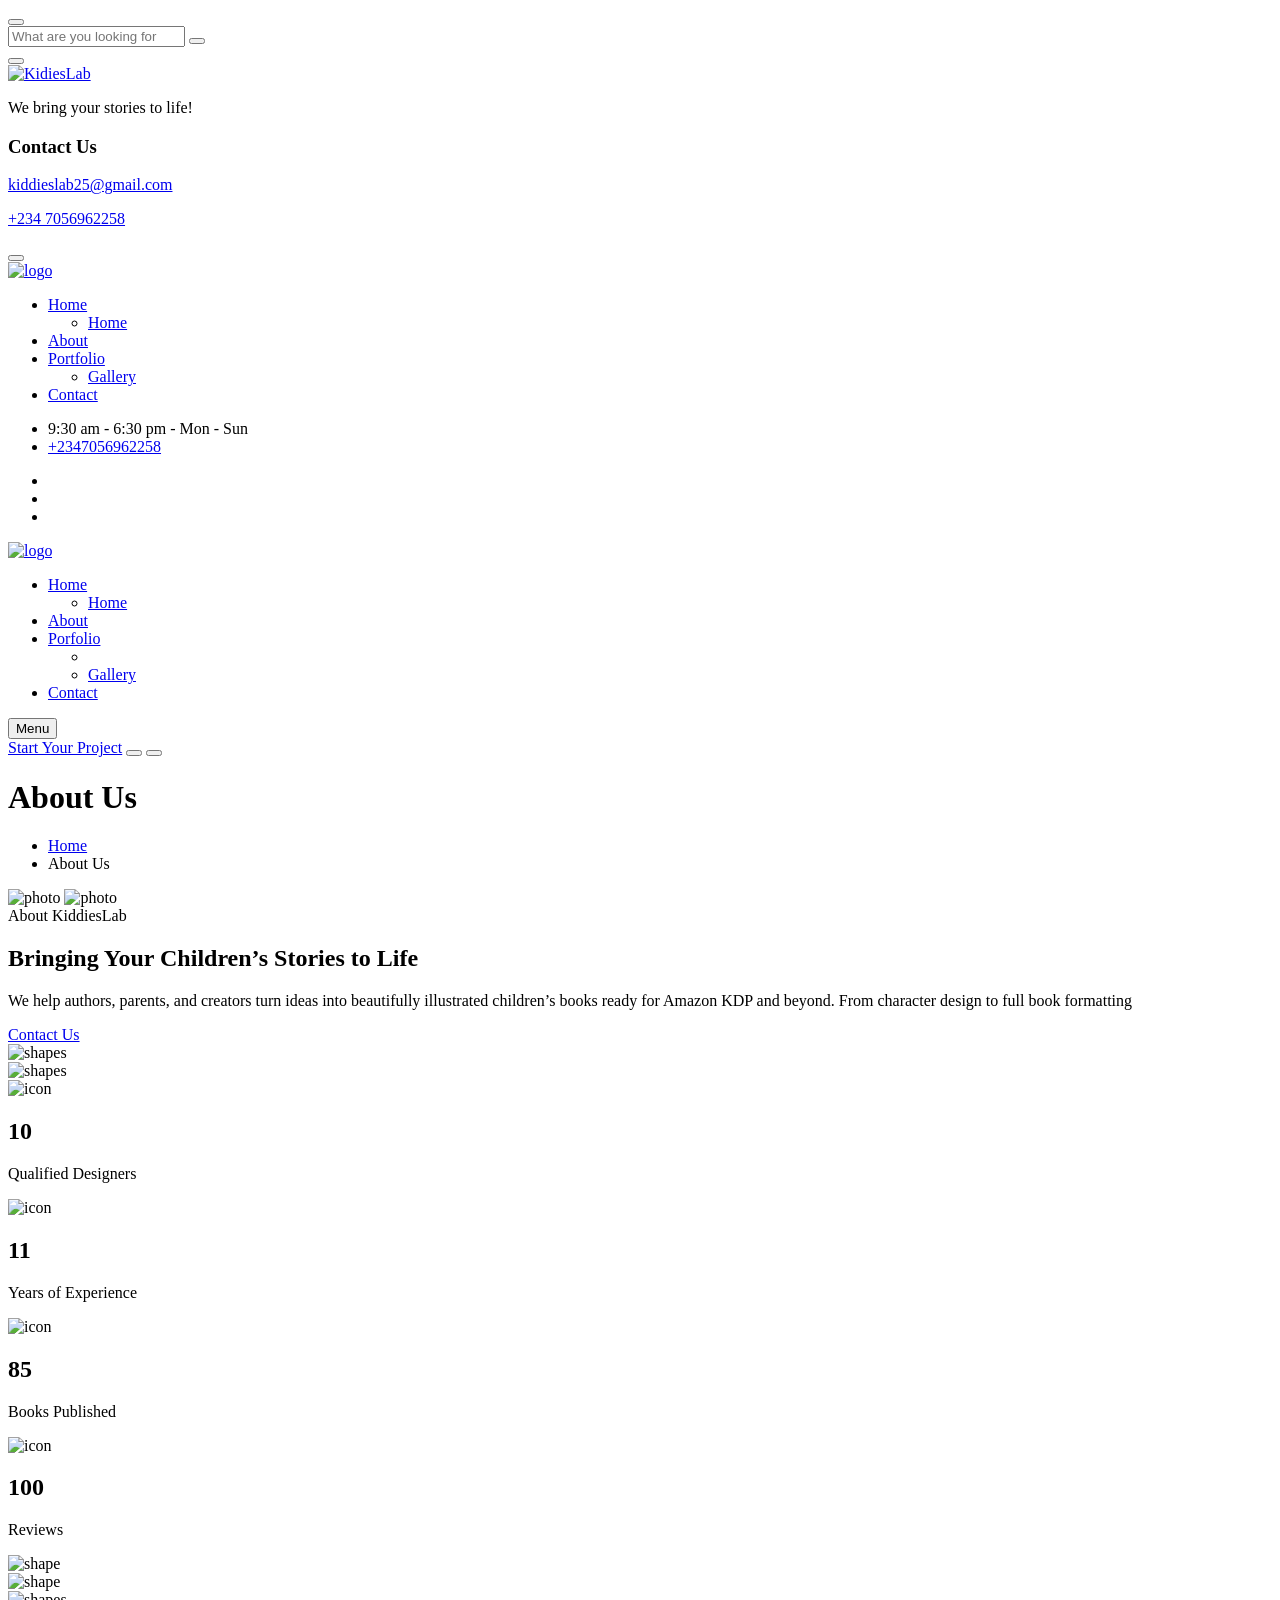
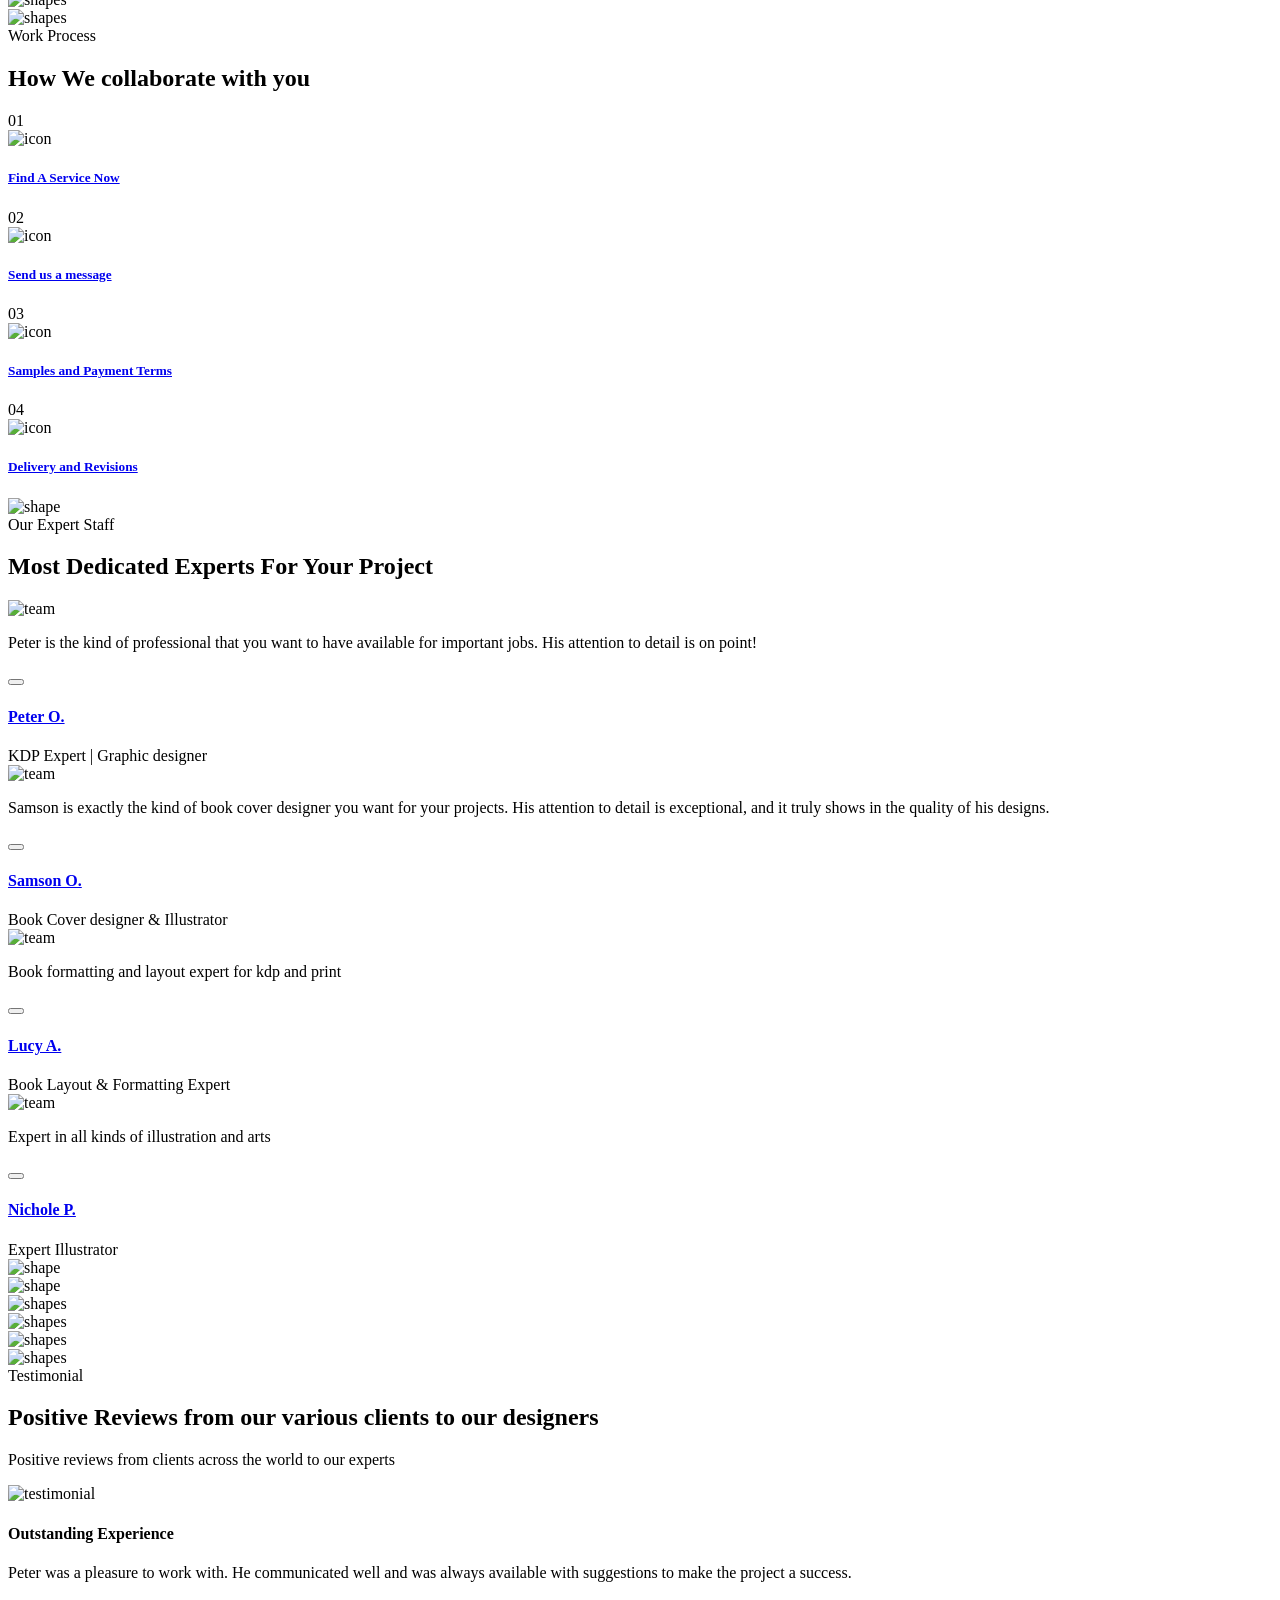
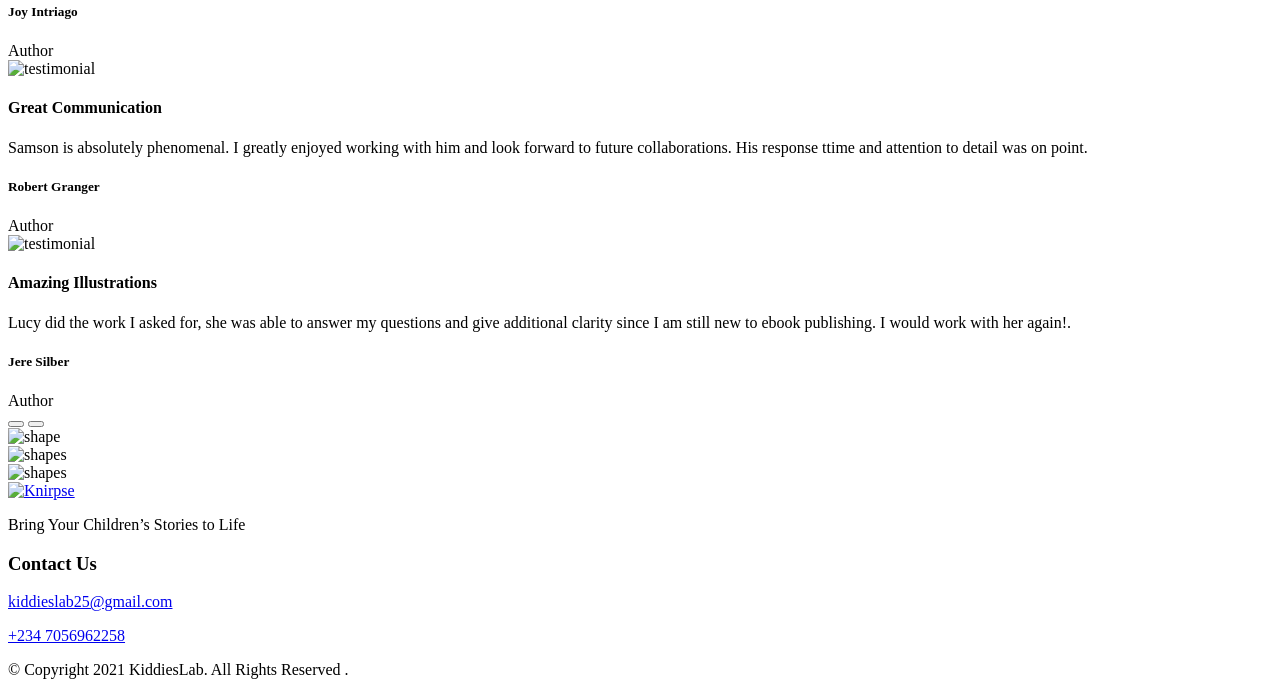
==== about.html @ 1a1e2cd2 "Add files via upload html css javascript codes upload" ====
<!doctype html>
<html class="no-js" lang="zxx">


<!--COPIED AND EDITED-->
<head>
    <meta charset="utf-8">
    <meta http-equiv="x-ua-compatible" content="ie=edge">
    <title>KiddiesLab - Children &amp; Book Illustration</title>
    <meta name="author" content="kiddiesLab">
    <meta name="description" content="KiddiesLab - Children Book Illustration">
    <meta name="keywords" content="KiddiesLab - Children Book Illustration" >
    <meta name="robots" content="INDEX,FOLLOW">

    <!-- Mobile Specific Metas -->
    <meta name="viewport" content="width=device-width, initial-scale=1, shrink-to-fit=no">

    <!-- Favicons - Place favicon.ico in the root directory -->
    <link rel="shortcut icon" href="assets/img/favicon.ico" type="image/x-icon">
    <link rel="icon" href="assets/img/favicon.ico" type="image/x-icon">

    <!--==============================
	    All CSS File
	============================== -->
    <!-- Google Fonts-->
    <link href="https://fonts.googleapis.com/css2?family=Baloo+2:wght@400;500;600;700;800&amp;family=Catamaran:wght@100;200;300;400;500;600;700;800;900&amp;display=swap" rel="stylesheet">
    <!-- Bootstrap -->
    <link rel="stylesheet" href="assets/css/bootstrap.min.css">
    <!-- Fontawesome Icon -->
    <link rel="stylesheet" href="assets/css/fontawesome.min.css">
    <!-- Magnific Popup -->
    <link rel="stylesheet" href="assets/css/magnific-popup.min.css">
    <!-- Slick Slider -->
    <link rel="stylesheet" href="assets/css/slick.min.css">
    <!-- Theme Custom CSS -->
    <link rel="stylesheet" href="assets/css/style.css">

</head>

<body>


    <!--[if lte IE 9]>
    	<p class="browserupgrade">You are using an <strong>outdated</strong> browser. Please <a href="https://browsehappy.com/">upgrade your browser</a> to improve your experience and security.</p>
    <![endif]-->

    <!--************* Code Start From Here ************* -->

    <div class="popup-search-box d-none d-lg-block  ">
        <button class="searchClose border-theme text-theme"><i class="fal fa-times"></i></button>
        <form action="#">
            <input type="text" class="border-theme" placeholder="What are you looking for">
            <button type="submit"><i class="fal fa-search"></i></button>
        </form>
    </div>

       <!-- Side menu start -->
    <div class="sidemenu-wrapper">
        <div class="sidemenu-content">
            <button class="closeButton sideMenuCls"><i class="far fa-times"></i></button>
            <div class="widget footer-widget">
                <div class="vs-widget-about">
                    <div class="about-logo">
                        <a href="index.html">
                            <img src="assets/img/logo-01.png" alt="KidiesLab">
                        </a>
                    </div>
                    <p class="about-text"> We bring your stories to life!</p>
                    <div class="multi-social">
                        <a href="#"><i class="fab fa-facebook-f"></i></a>
                        <a href="#"><i class="fab fa-twitter"></i></a>
                        <a href="#"><i class="fab fa-instagram"></i></a>

                        
                
                    </div>
                </div>
            </div>

            <div class="widget footer-widget">
                <h3 class="widget_title">Contact Us</h3>
                <div class="vs-widget-contact">
                    
                                       <p class="footer-info"><i class="fas fa-envelope"></i><a href="mailto:kiddieslab25@gmail.com">kiddieslab25@gmail.com</a></p>
                    <p class="footer-info"><i class="fas fa-phone-alt"></i><a href="https://wa.me/2347056962258" target="_blank">
                                 +234 7056962258
                                 </a></p>
                </div>
            </div>

            
        </div>
    </div>
    <!-- Side menu end -->

    <!--vs-mobile-menu start-->
    <div class="vs-menu-wrapper">
        <div class="vs-menu-area">
            <button class="vs-menu-toggle"><i class="fal fa-times"></i></button>
            <div class="mobile-logo">
                <a href="index.html"><img src="assets/img/logo-01.png" alt="logo"></a>
            </div>
            <div class="vs-mobile-menu">
                <ul>
                    <li class="menu-item-has-children">
                        <a href="index.html">Home</a>
                        <ul class="sub-menu">
                            <li><a href="index.html">Home</a></li>
                      
                        </ul>
                    </li>
        
                    <li><a href="about.html">About</a></li>
                    <li class="menu-item-has-children">
                        <a href="#">Portfolio</a>
                        <ul class="sub-menu">
                           <li><a href="gallery.html">Gallery</a></li>
                            
                        </ul>
                    </li>
                 
                    <li>
                        <a href="contact.html">Contact</a>
                    </li>
                </ul>
            </div>
            <!-- Menu Will Append With Javascript -->
        </div>
    </div>
    <!--vs-mobile-menu end-->

    <!--======== Header ========-->
    <header class="vs-header">
        <!--header-top-wrapper start-->
        <div class="header-top-area d-none d-lg-block">
            <div class="container">
                <div class="row align-items-center justify-content-between">
                    <div class="col-auto">
                        <div class="header-links">
                            <ul>
                                <li><i class="fal fa-clock"></i>9:30 am - 6:30 pm - Mon - Sun</li>
                                <li><i class="fal fa-phone"></i><a href="tel:+25625921589">+2347056962258</a></li>
                                <!-- <li><i class="fal fa-map-marker-alt"></i>Hilton Street, New York 215 US</li> --> 
                            </ul>
                        </div>
                    </div>
                    <div class="col-auto">
                        <div class="header-social">
                            <ul>
                                <li><a href="#"><i class="fab fa-facebook-f"></i></a></li>
                                <li><a href="#"><i class="fab fa-twitter"></i></a></li>
                                <li><a href="#"><i class="fab fa-instagram"></i></a></li>
                            
                            </ul>
                        </div>
                    </div>
                </div>
            </div>
        </div>
        <!--header-top-wrapper end-->

        <!--vs-main-menu-wrapper start-->
        <div class="sticky-wrapper">
            <div class="sticky-active">
                <div class="header-menu-area">
                    <div class="container position-relative">
                        <div class="row gx-20 align-items-center justify-content-between">
                            <div class="col-auto">
                                <div class="header-logo">
                                    <a href="index.html">
                                        <img src="assets/img/logo-01.png" alt="logo">
                                    </a>
                                </div>
                            </div>
                            <div class="col-auto">
                                <nav class="main-menu menu-style1 d-none d-lg-inline-block">
                                    <ul>
                                        <li class="menu-item-has-children">
                                            <a href="index.html">Home</a>
                                            <ul class="sub-menu">
                                                <li><a href="index.html">Home</a></li>
                                            </ul>
                                        </li>

                                      

                                        <li><a href="about.html">About</a></li>
                                        <li class="menu-item-has-children">
                                            <a href="#">Porfolio</a>
                                            <ul class="sub-menu">
                                                <li class="menu-item-has-children">
                                        
                                                </li>
                                               
                                                <li><a href="gallery.html">Gallery</a></li>
                                               
                                            </ul>
                                        </li>

                                      

                                        <li>
                                            <a href="contact.html">Contact</a>
                                        </li>
                                    </ul>
                                </nav>
                                <button type="button" class="vs-menu-toggle d-block d-lg-none"><i class="far fa-bars"></i> Menu</button>
                            </div>
                            <div class="col-auto d-none d-xl-block">
                                <div class="header-button">
                                    <a href="contact.html" class="vs-btn wave-btn">Start Your Project</a>
                                    <button type="button" class="searchBoxToggler icon-btn"><i class="far fa-search"></i></button>
                                    <button type="button" class="sideMenuToggler icon-btn"><i class="fal fa-bars"></i></button>
                                </div>
                            </div>
                        </div>
                    </div>
                </div>
            </div>
        </div>
        <!--vs-main-menu-wrapper end-->
    </header>
    <!--======== / Header ========-->











    <!--======== About Section ========-->
    <div class="breadcumb-wrapper" data-bg-src="assets/img/bg/breadcrumb-bg-1.jpg">
        <div class="container">
            <div class="breadcumb-content">
                <h1 class="breadcumb-title">About Us</h1>
                <ul class="breadcumb-menu">
                    <li><a href="index.html">Home</a></li>
                    <li class="active">About Us</li>
                </ul>
            </div>
        </div>
    </div>
    <!--======== / About Section ========-->

    <!--======== About Section ========-->
    <section class="about-section space">
        <div class="container">
            <div class="row align-items-center gy-30">
                <div class="col-lg-6 wow fadeInLeft" data-wow-delay="0.1s">
                    <div class="img-box-2">
                        <img src="assets/img/normal/square-1.jpg" alt="photo" class="big-img">
                        <img src="assets/img/normal/square-2.jpg" alt="photo" class="small-img">
                    </div>
                </div>
                <div class="col-lg-5 wow fadeInRight" data-wow-delay="0.1s">
                    <div class="text-center text-lg-start">
                        <span class="sub-title">About KiddiesLab</span>
                        <h2 class="sec-title big-title">Bringing Your Children’s Stories to Life</h2>
                        <p class="fs-md mb-30">We help authors, parents, and creators turn ideas into beautifully illustrated children’s books ready for Amazon KDP and beyond. From character design to full book formatting</p>

                        

                        <a href="contact.html" class="vs-btn wave-btn style-1">Contact Us</a>
                    </div>
                </div>
            </div>
        </div>
        <div class="shape-mockup shapePulse d-none d-hd-block" data-bottom="40%" data-left="6%"><img src="assets/img/icon/dog.png" alt="shapes"></div>
        <div class="shape-mockup rotate d-none d-md-block" data-bottom="40%" data-right="6%"><img src="assets/img/icon/star.png" alt="shapes"></div>
    </section>
    <!--======== / About Section ========-->

    <!--======== Counter Section ========-->
    <section class="counter-section space-double" data-bg-src="assets/img/bg/counter.jpg" data-overlay="title" data-opacity="8">
        <div class="container">
            <div class="row gy-30 justify-content-between">
                <!-- Single Item -->
                <div class="col-xl-auto col-sm-6 wow fadeInUp" data-wow-delay="0.1s">
                    <div class="counter-box">
                        <div class="counter-icon">
                            <img src="assets/img/icon/counter-1.png" alt="icon">
                        </div>
                        <div class="counter-info">
                            <h2 class="counter-number">10</h2>
                            <p class="counter-text">Qualified Designers</p>
                        </div>
                    </div>
                </div>
                <!-- Single Item -->
                <div class="col-xl-auto col-sm-6 wow fadeInUp" data-wow-delay="0.1s">
                    <div class="counter-box">
                        <div class="counter-icon">
                            <img src="assets/img/icon/counter-2.png" alt="icon">
                        </div>
                        <div class="counter-info">
                            <h2 class="counter-number">
                                <span class="counter">11</span>
                            </h2>
                            <p class="counter-text">Years of Experience</p>
                        </div>
                    </div>
                </div>
                <!-- Single Item -->
                <div class="col-xl-auto col-sm-6 wow fadeInUp" data-wow-delay="0.1s">
                    <div class="counter-box">
                        <div class="counter-icon">
                            <img src="assets/img/icon/counter-3.png" alt="icon">
                        </div>
                        <div class="counter-info">
                            <h2 class="counter-number">
                                <span class="counter">85</span>
                            </h2>
                            <p class="counter-text">Books Published</p>
                        </div>
                    </div>
                </div>
                <!-- Single Item -->
                <div class="col-xl-auto col-sm-6 wow fadeInUp" data-wow-delay="0.1s">
                    <div class="counter-box">
                        <div class="counter-icon">
                            <img src="assets/img/icon/counter-4.png" alt="icon">
                        </div>
                        <div class="counter-info">
                            <h2 class="counter-number">
                                <span class="counter">100</span>
                            </h2>
                            <p class="counter-text">Reviews</p>
                        </div>
                    </div>
                </div>
            </div>
        </div>
        <div class="section-before style-2"><img src="assets/img/shape/counter-before-1.png" alt="shape"></div>
        <div class="section-after style-2"><img src="assets/img/shape/counter-after-1.png" alt="shape"></div>

        <div class="shape-mockup z-index-3 shapePulse d-none d-hd-block" data-bottom="23%" data-left="7%"><img src="assets/img/icon/egg.png" alt="shapes"></div>
        <div class="shape-mockup z-index-3 d-none d-hd-block" data-bottom="-9%" data-right="7%"><img src="assets/img/shape/line-3.png" alt="shapes"></div>
    </section>
    <!--======== / Counter Section ========-->

    <!--======== Process Section ========-->
    <section class="process-section space-top space-bottom-shape2-plus">
        <div class="container">
            <div class="row mb-20 text-center justify-content-center wow fadeInUp" data-wow-delay="0.1s">
                <div class="col-xl-6 col-lg-7 col-md-8 col-sm-9">
                    <div class="title-area">
                        <span class="sub-title">Work Process</span>
                        <h2 class="sec-title">How We collaborate with you</h2>
                    </div>
                </div>
            </div>
            <div class="process-area">
                <div class="row gy-60 justify-content-between">
                    <!-- Single Item -->
                    <div class="col-auto process-box wow fadeInUp" data-wow-delay="0.1s">
                        <div class="process-box-body">
                            <span class="process-number">01</span>
                            <div class="process-content">
                                <div class="process-icon">
                                    <img src="assets/img/icon/process2-1.png" alt="icon">
                                </div>
                                <h5 class="process-name"><a href="service.html">Find A Service Now</a></h5>
                            </div>
                        </div>
                    </div>
                    <!-- Single Item -->
                    <div class="col-auto process-box wow fadeInUp" data-wow-delay="0.1s">
                        <div class="process-box-body">
                            <span class="process-number">02</span>
                            <div class="process-content">
                                <div class="process-icon">
                                    <img src="assets/img/icon/process2-2.png" alt="icon">
                                </div>
                                <h5 class="process-name"><a href="contact.html">Send us a message</a></h5>
                            </div>
                        </div>
                    </div>
                    <!-- Single Item -->
                    <div class="col-auto process-box wow fadeInUp" data-wow-delay="0.1s">
                        <div class="process-box-body">
                            <span class="process-number">03</span>
                            <div class="process-content">
                                <div class="process-icon">
                                    <img src="assets/img/icon/process2-3.png" alt="icon">
                                </div>
                                <h5 class="process-name"><a href="classes.html">Samples and Payment Terms</a></h5>
                            </div>
                        </div>
                    </div>
                    <!-- Single Item -->
                    <div class="col-auto process-box wow fadeInUp" data-wow-delay="0.1s">
                        <div class="process-box-body">
                            <span class="process-number">04</span>
                            <div class="process-content">
                                <div class="process-icon">
                                    <img src="assets/img/icon/process2-4.png" alt="icon">
                                </div>
                                <h5 class="process-name"><a href="classes.html">Delivery and Revisions</a></h5>
                            </div>
                        </div>
                    </div>
                </div>
                <div class="process-line"><img src="assets/img/shape/dashed-line-1.png" alt="shape"></div>
            </div>
        </div>
    </section>
    <!--======== / Process Section ========-->

    <!--======== Team Section ========-->
    <section class="team-section bg-smoke space-extra-top space-bottom-shape-min">
        <div class="container">
            <div class="row text-center justify-content-center wow fadeInUp" data-wow-delay="0.1s">
                <div class="col-xl-6 col-lg-7 col-md-8 col-sm-9">
                    <div class="title-area">
                        <span class="sub-title">Our Expert Staff</span>
                        <h2 class="sec-title">Most Dedicated Experts For Your Project</h2>
                    </div>
                </div>
            </div>
            <div class="row  vs-carousel" data-slide-show="3" data-lg-slide-show="2" data-arrows="true">

                <!-- Single Team -->
                <div class="col-lg-4 col-md-6 wow fadeInUp" data-wow-delay="0.1s">
                    <div class="team-card">
                        <div class="team-img" data-mask-src="assets/img/team/t-mask.png">
                            <img src="assets/img/team/t-1.jpg" alt="team">
                            <div class="team-content">
                                <p class="team-text">Peter is the kind of professional that you want to have available for important jobs. His attention to detail is on point!</p>
                               
                            </div>
                        </div>
                        <button class="icon-btn expand-btn"><i class="fas fa-share-alt"></i></button>
                        <div class="team-info">
                            <h4 class="team-title"><a href="team-details.html">Peter O.</a></h4>
                            <span class="team-desig">KDP Expert | Graphic designer </span>
                        </div>
                    </div>
                </div>

                <!-- Single Team -->
                <div class="col-lg-4 col-md-6 wow fadeInUp" data-wow-delay="0.1s">
                    <div class="team-card">
                        <div class="team-img" data-mask-src="assets/img/team/t-mask.png">
                            <img src="assets/img/team/t-2.jpg" alt="team">
                            <div class="team-content">
                                <p class="team-text">Samson is exactly the kind of book cover designer you want for your projects. His attention to detail is exceptional, and it truly shows in the quality of his designs.</p>
                            
                            </div>
                        </div>
                        <button class="icon-btn expand-btn"><i class="fas fa-share-alt"></i></button>
                        <div class="team-info">
                            <h4 class="team-title"><a href="team-details.html">Samson O.</a></h4>
                            <span class="team-desig">Book Cover designer & Illustrator</span>
                        </div>
                    </div>
                </div>
                <!-- Single Team -->
                <div class="col-lg-4 col-md-6 wow fadeInUp" data-wow-delay="0.1s">
                    <div class="team-card">
                        <div class="team-img" data-mask-src="assets/img/team/t-mask.png">
                            <img src="assets/img/team/t-3.jpg" alt="team">
                            <div class="team-content">
                                <p class="team-text">Book formatting and layout expert for kdp and print</p>
                                <div class="multi-social">
                                    <a href="#"><i class="fab fa-facebook-f"></i></a>
                                    <a href="#"><i class="fab fa-twitter"></i></a>
                                    <a href="#"><i class="fab fa-pinterest-p"></i></a>
                                    <a href="#"><i class="fab fa-linkedin-in"></i></a>
                                </div>
                            </div>
                        </div>
                        <button class="icon-btn expand-btn"><i class="fas fa-share-alt"></i></button>
                        <div class="team-info">
                            <h4 class="team-title"><a href="team-details.html">Lucy A.</a></h4>
                            <span class="team-desig">Book Layout & Formatting Expert</span>
                        </div>
                    </div>
                </div>
                <!-- Single Team -->
                <div class="col-lg-4 col-md-6 wow fadeInUp" data-wow-delay="0.1s">
                    <div class="team-card">
                        <div class="team-img" data-mask-src="assets/img/team/t-mask.png">
                            <img src="assets/img/team/t-4.jpg" alt="team">
                            <div class="team-content">
                                <p class="team-text">Expert in all kinds of illustration and arts</p>
                                <div class="multi-social">
                                    <a href="#"><i class="fab fa-facebook-f"></i></a>
                                    <a href="#"><i class="fab fa-twitter"></i></a>
                                    <a href="#"><i class="fab fa-pinterest-p"></i></a>
                                    <a href="#"><i class="fab fa-linkedin-in"></i></a>
                                </div>
                            </div>
                        </div>
                        <button class="icon-btn expand-btn"><i class="fas fa-share-alt"></i></button>
                        <div class="team-info">
                            <h4 class="team-title"><a href="team-details.html">Nichole P.</a></h4>
                            <span class="team-desig">Expert Illustrator</span>
                        </div>
                    </div>
                </div>
            </div>

        </div>
        <div class="shape-before"><img src="assets/img/shape/before-shape-5.png" alt="shape"></div>
        <div class="shape-after"><img src="assets/img/shape/after-shape-5.png" alt="shape"></div>

        <div class="shape-mockup movingX d-none d-hd-block" data-top="12%" data-left="6%"><img src="assets/img/icon/doll-1.png" alt="shapes"></div>
        <div class="shape-mockup movingX d-none d-hd-block" data-bottom="9%" data-left="5%"><img src="assets/img/icon/shoe-1.png" alt="shapes"></div>
        <div class="shape-mockup shapePulse d-none d-hd-block" data-top="12%" data-right="5%"><img src="assets/img/icon/dog-2.png" alt="shapes"></div>
        <div class="shape-mockup movingX d-none d-hd-block" data-bottom="12%" data-right="3%"><img src="assets/img/icon/plane-1.png" alt="shapes"></div>
    </section>
    <!--======== / Team Section ========-->

    <!--======== Testimonial Section ========-->
    <section class="testimonial-section space-top-shape2-plus space-bottom-shape-plus">
        <div class="container">
            <div class="row gy-30 align-items-center">
                <div class="col-lg-4 wow fadeInUp" data-wow-delay="0.1s">
                    <div class="text-center text-lg-start">
                        <span class="sub-title">Testimonial</span>
                        <h2 class="sec-title">Positive Reviews from our various clients to our designers</h2>
                        <p class="mb-30"> Positive reviews from clients across the world to our experts</p>
                      
                    </div>
                </div>
                <div class="col-lg-8">
                    <div class="testi-slider-area">
                        <div class="row testi-slider vs-carousel" id="testi1" data-slide-show="2">

                            <!-- Single Item -->
                            <div class="col-md-6">
                                <div class="testi-box">
                                    <div class="testi-avater">
                                        <img src="assets/img/testimonial/avator-1.jpg" alt="testimonial">
                                        <i class="fa-solid fa-quote-left"></i>
                                    </div>
                                    <h4 class="testi-title">Outstanding Experience</h4>
                                    <p class="testi-text">Peter was a pleasure to  work with. He communicated well and was always available with suggestions to make the project a success.</p>
                                    <div class="testi-author">
                                        <h5 class="name">Joy Intriago</h5>
                                        <span class="desig">Author</span>
                                    </div>
                                </div>
                            </div>

                            <!-- Single Item -->
                            <div class="col-md-6">
                                <div class="testi-box">
                                    <div class="testi-avater">
                                        <img src="assets/img/testimonial/avator-2.jpg" alt="testimonial">
                                        <i class="fa-solid fa-quote-left"></i>
                                    </div>
                                    <h4 class="testi-title">Great Communication</h4>
                                    <p class="testi-text">Samson is absolutely phenomenal. I greatly enjoyed working with him and look forward to future collaborations. His response ttime and attention to detail was on point.</p>
                                    <div class="testi-author">
                                        <h5 class="name">Robert Granger</h5>
                                        <span class="desig">Author</span>
                                    </div>
                                </div>
                            </div>

                            <!-- Single Item -->
                            <div class="col-md-6">
                                <div class="testi-box">
                                    <div class="testi-avater">
                                        <img src="assets/img/testimonial/avator-3.jpg" alt="testimonial">
                                        <i class="fa-solid fa-quote-left"></i>
                                    </div>
                                    <h4 class="testi-title">Amazing Illustrations</h4>
                                    <p class="testi-text">Lucy did the work I asked for, she was able to answer my questions and give additional clarity since I am still new to ebook publishing. I would work with her again!.</p>
                                    <div class="testi-author">
                                        <h5 class="name">Jere Silber</h5>
                                        <span class="desig">Author</span>
                                    </div>
                                </div>
                            </div>
                        </div>
                        
                        <!-- / Slider End -->
                        <div class="vs-icon-box testi-1 d-none d-xl-block">
                            <button data-slick-prev="#testi1" class="icon-btn style-3 arrow-left mb-15"><i class="far fa-arrow-left"></i></button>
                            <button data-slick-next="#testi1" class="icon-btn style-3 arrow-right"><i class="far fa-arrow-right"></i></button>
                        </div>
                    </div>
                </div>
            </div>
        </div>
    </section>
  

    <!--==============================
	Footer Area
	==============================-->
    <footer class="footer-wrapper footer-layout2">
        <div class="shape-before"><img src="assets/img/shape/footer-before.png" alt="shape"></div>
        <div class="shape-mockup movingX d-none d-hd-block" data-bottom="37%" data-left="6%"><img src="assets/img/icon/cloud-2.png" alt="shapes"></div>
        <div class="shape-mockup moving d-none d-lg-block" data-top="17%" data-right="7%"><img src="assets/img/icon/car-4.png" alt="shapes"></div>
        <div class="widget-area">
            <div class="container">
                <div class="row justify-content-between">
                     <!-- About Widget-->
                    <div class="col-xl-auto col-md-6 wow fadeInUp" data-wow-delay="0.1s">
                        <div class="widget footer-widget">
                            <div class="vs-widget-about">
                                <div class="about-logo">
                                    <a href="index.html">
                                        <img src="assets/img/logof.png" alt="Knirpse">
                                    </a>
                                </div>
                                <p class="about-text">Bring Your Children’s Stories to Life</p>
                                <div class="multi-social">
                                    <a href="#"><i class="fab fa-facebook-f"></i></a>
                                    <a href="#"><i class="fab fa-twitter"></i></a>
                            
                                </div>
                            </div>
                        </div>
                    </div>

                    <!-- Footer Widget -->
                    <div class="col-xl-auto col-md-6 wow fadeInUp" data-wow-delay="0.1s">
                        <div class="widget footer-widget">
                            <h3 class="widget_title">Contact Us</h3>
                            <div class="vs-widget-contact">
                               
                                <p class="footer-info"><i class="fas fa-envelope"></i><a href="mailto:kiddieslab25@gmail.com">kiddieslab25@gmail.com</a></p>
                                <p class="footer-info"><i class="fas fa-phone-alt"></i><a href="https://wa.me/2347056962258" target="_blank">
                                 +234 7056962258
                                 </a></p>
                            </div>
                        </div>
                    </div>
                </div>
            </div>
        </div>
        <div class="footer-copyright">
            <div class="container">

                <p class="copyright">&copy; Copyright 2021 KiddiesLab. All Rights Reserved <a href="https://themeforest.net/user/vecuro_themes"></a>.</p>
            </div>
        </div>
    </footer>

    <!--********************************
			Code End  Here 
	******************************** -->


    <!-- Scroll To Top -->
    <a href="#" class="scrollToTop scroll-btn"><i class="far fa-arrow-up"></i></a>
    <!--==============================
        All Js File
    ============================== -->
    <!-- Jquery -->
    <script src="assets/js/jquery-3.5.0.min.js"></script>
    <!-- Slick Slider -->
    <script src="assets/js/slick.min.js"></script>
    <!-- Bootstrap -->
    <script src="assets/js/bootstrap.min.js"></script>
    <!-- Magnific Popup -->
    <script src="assets/js/jquery.magnific-popup.min.js"></script>
    <!-- Isotope Filter -->
    <script src="assets/js/imagesloaded.pkgd.min.js"></script>
    <script src="assets/js/isotope.pkgd.min.js"></script>
    <!-- Counter up  -->
    <script src="assets/js/jquery.counterup.min.js"></script>
    <!-- Parallax  -->
    <script src="assets/js/parallax.min.js"></script>
    <!-- Custom Carousel -->
    <script src="assets/js/vscustom-carousel.min.js"></script>
    <!-- Range Slider -->
    <script src="assets/js/jquery-ui.min.js"></script>
    <!-- WOW JS (Animation JS) -->
    <script src="assets/js/wow.min.js"></script>
    <!-- Form Js -->
    <script src="assets/js/ajax-mail.js"></script>
    <!-- Main Js File -->
    <script src="assets/js/main.js"></script>

</body>


</html>
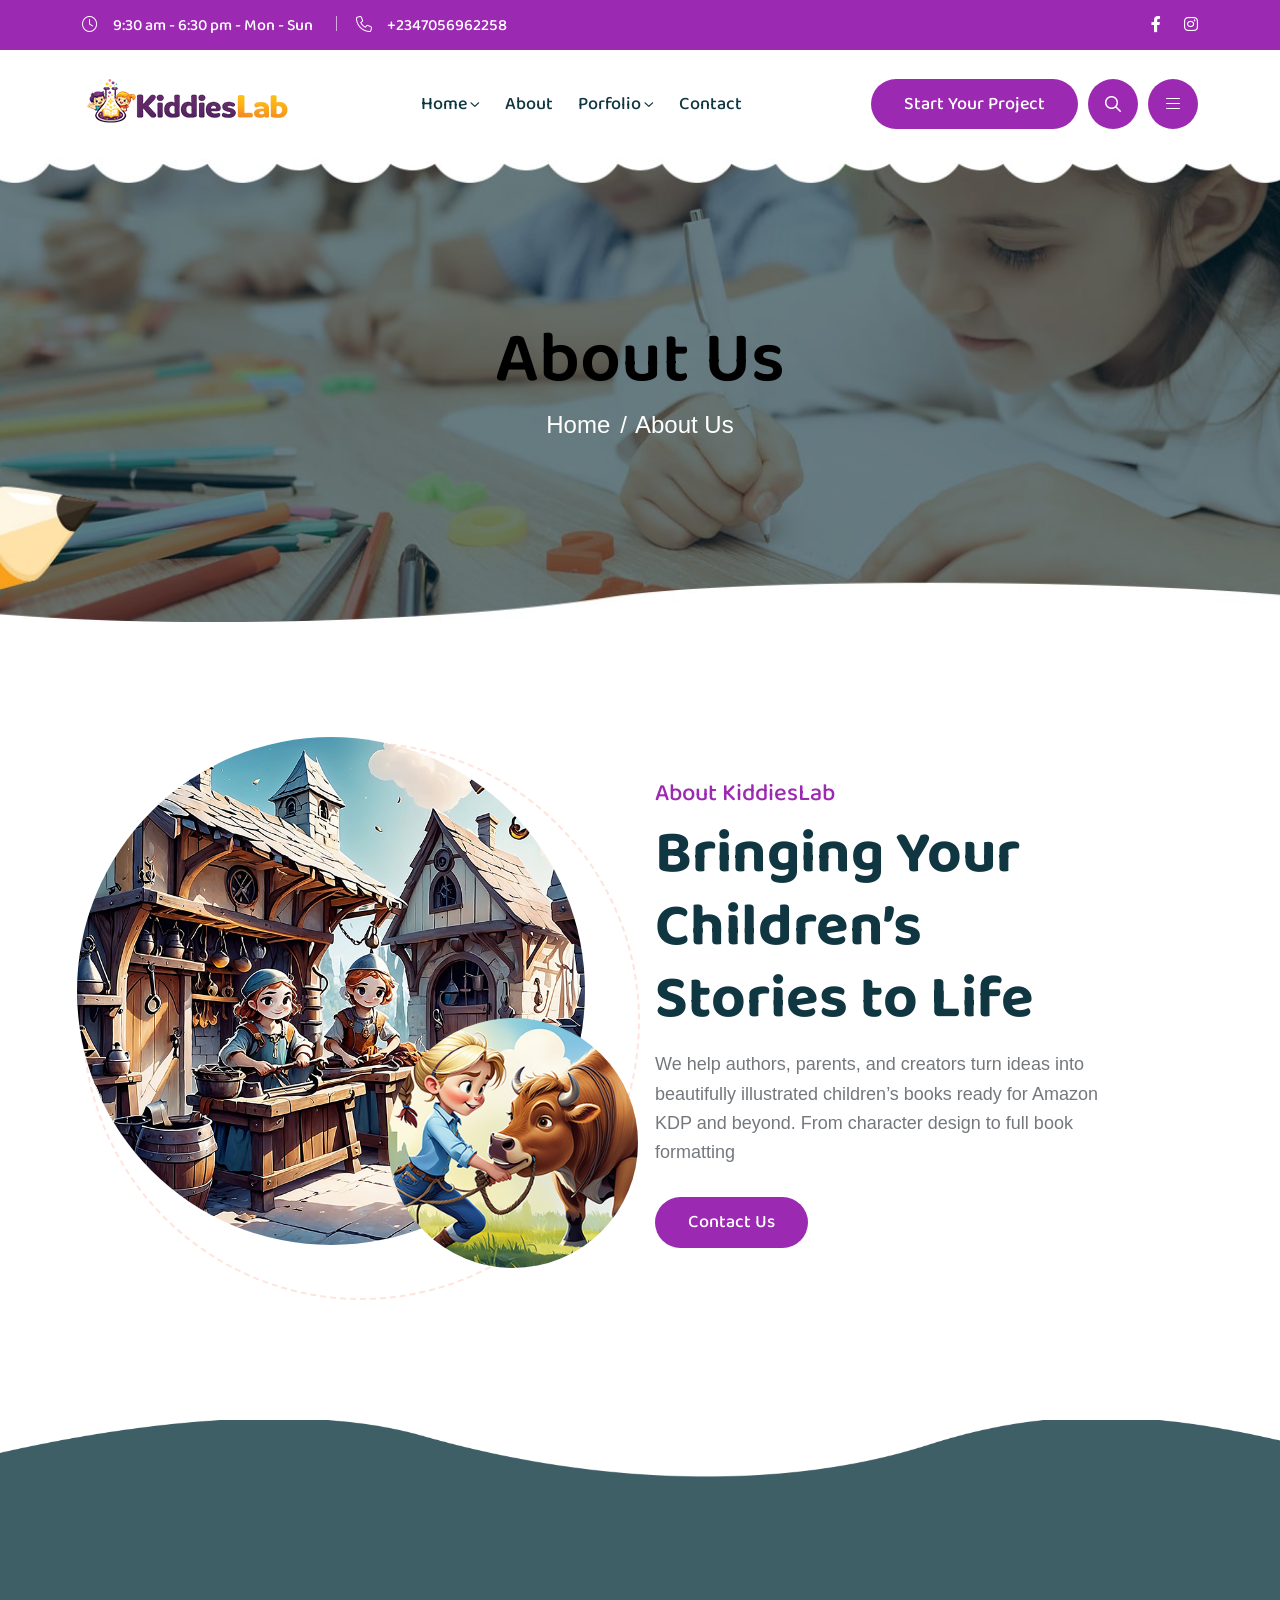
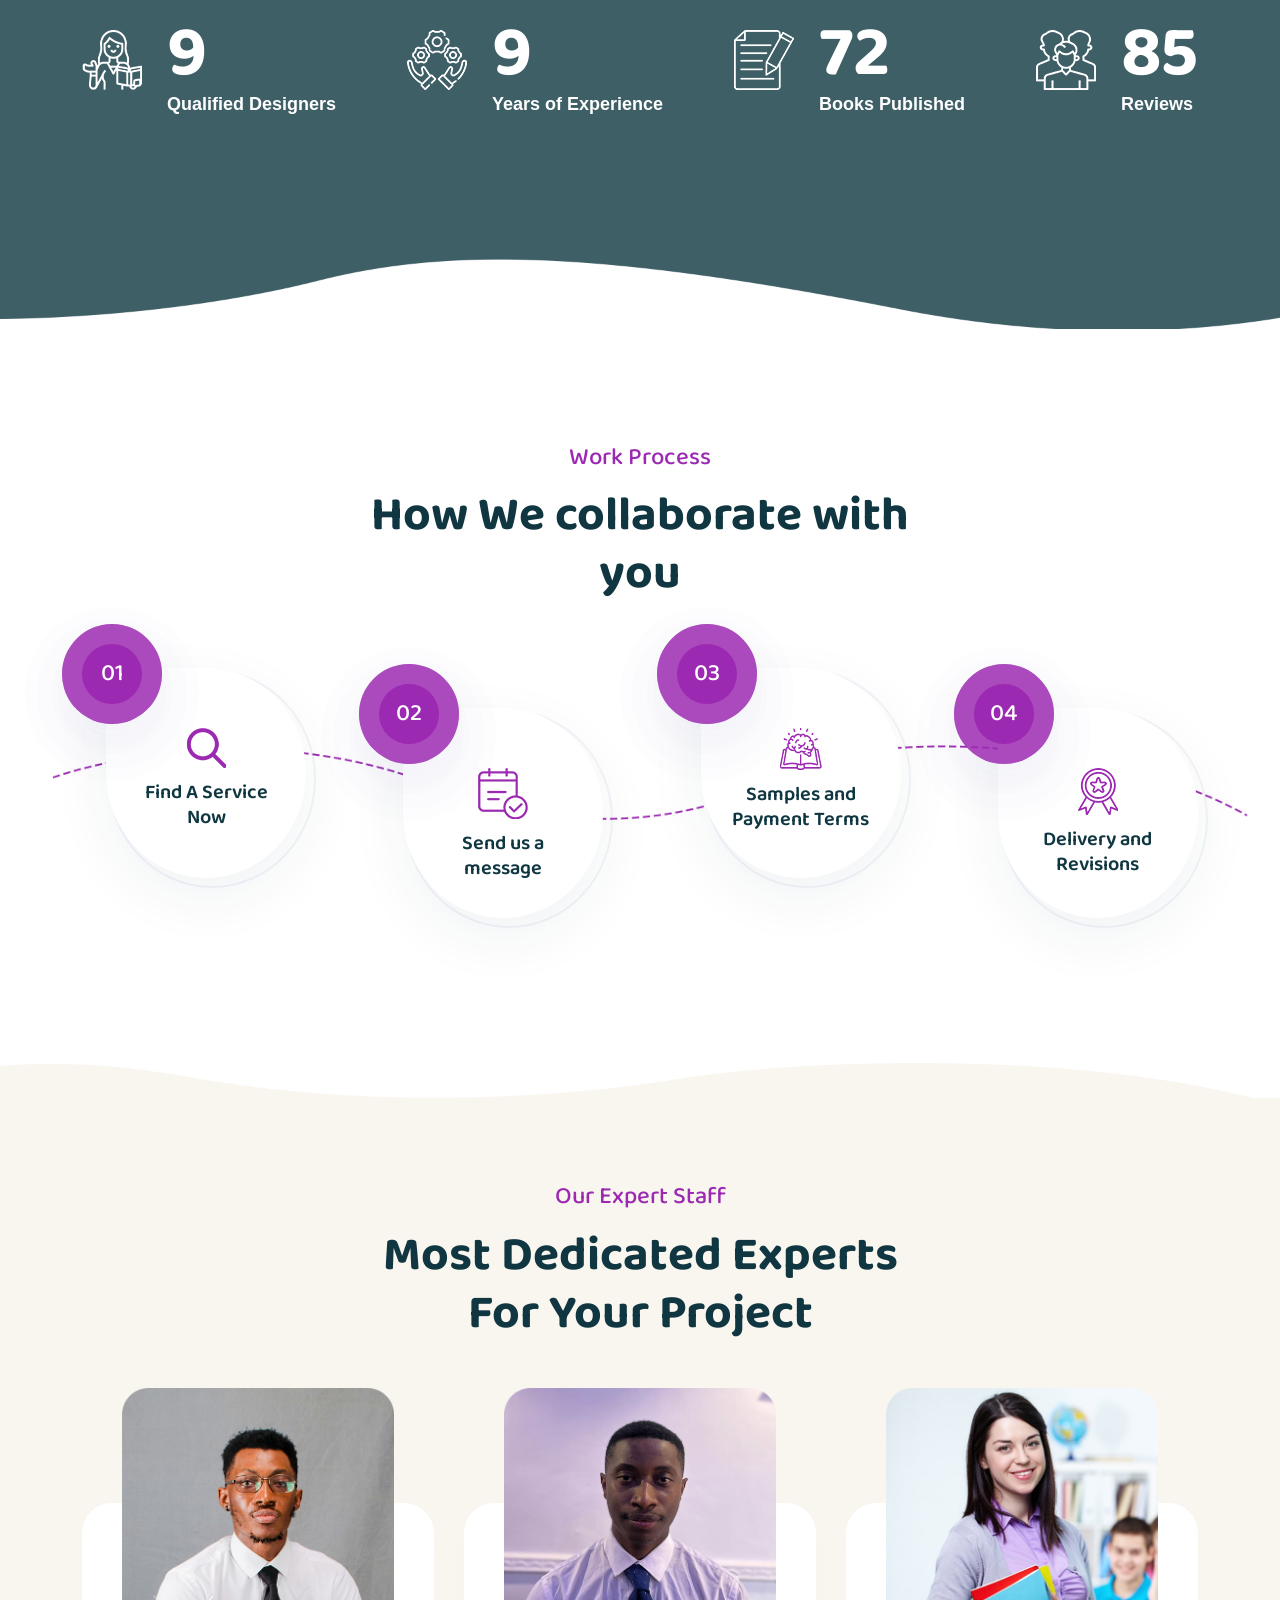
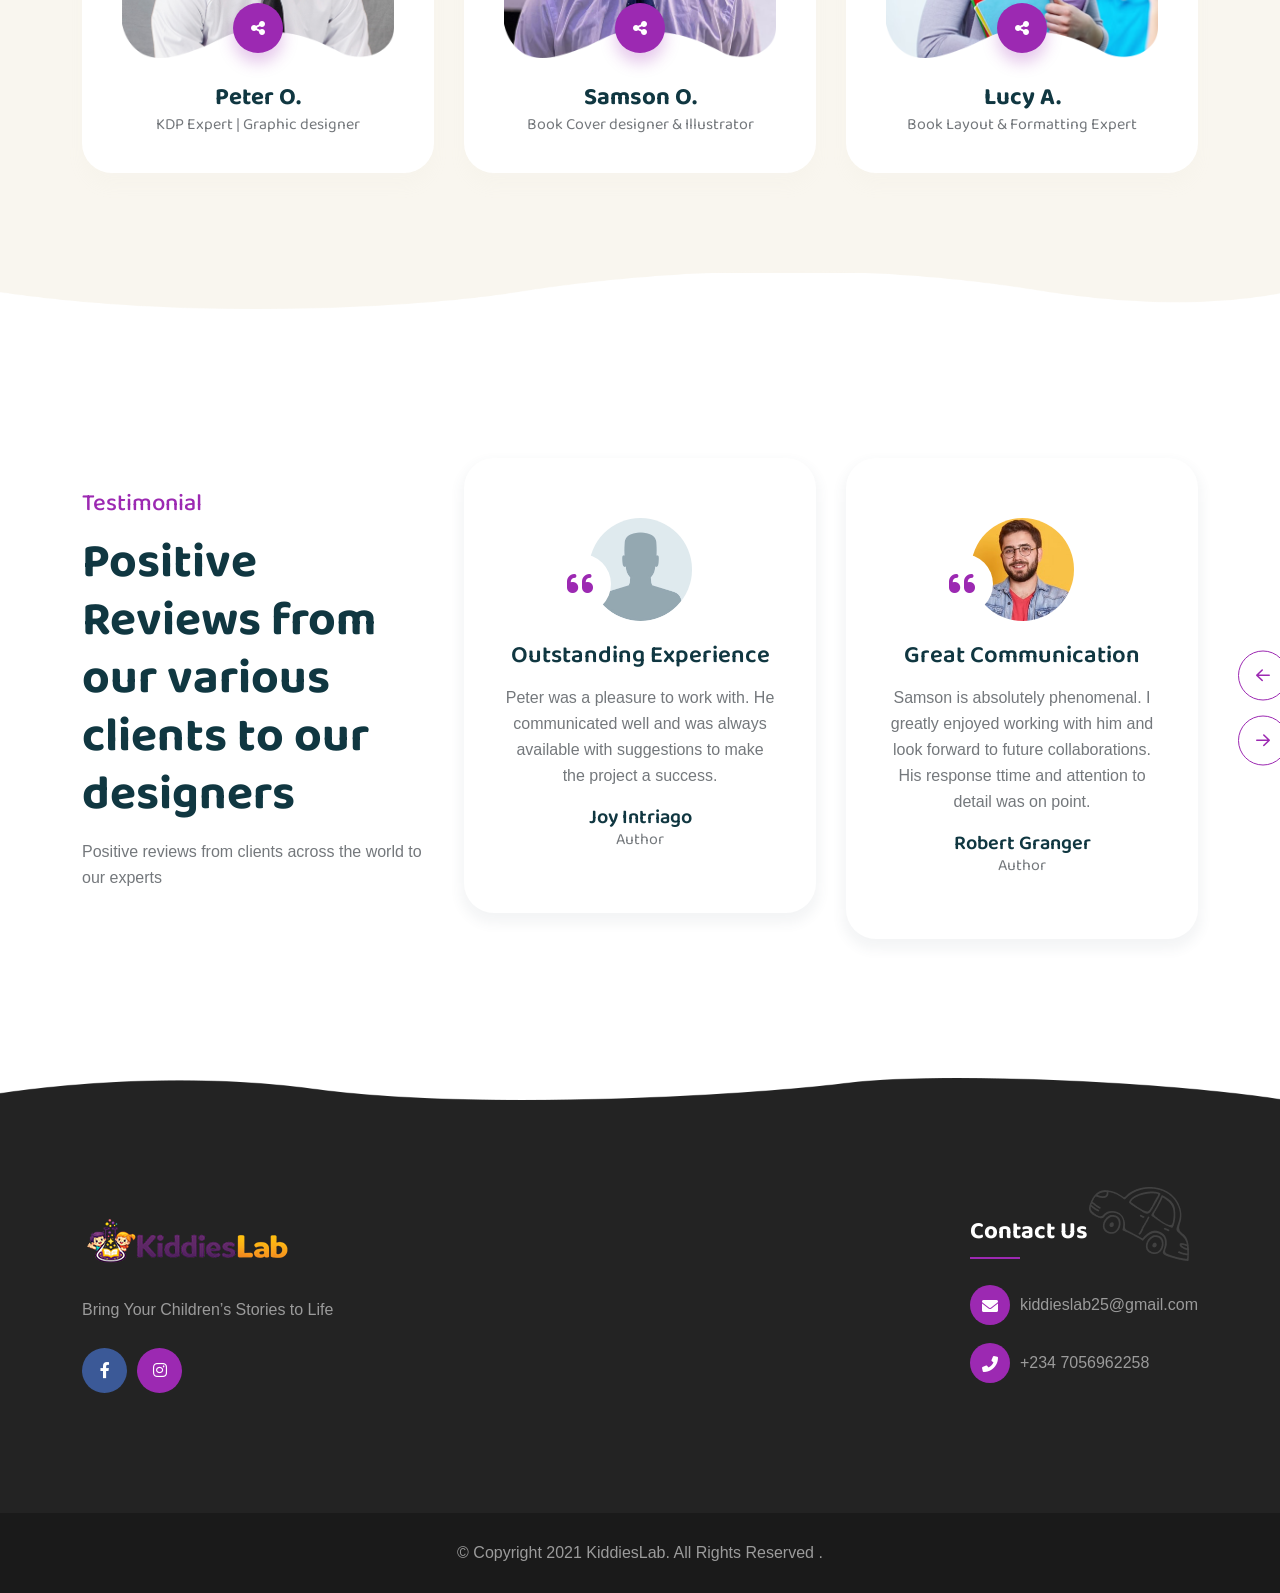
==== commit 3c088636: "Add files via upload" ====
--- a/about.html
+++ b/about.html
@@ -40,9 +40,7 @@
 <body>
 
 
-    <!--[if lte IE 9]>
-    	<p class="browserupgrade">You are using an <strong>outdated</strong> browser. Please <a href="https://browsehappy.com/">upgrade your browser</a> to improve your experience and security.</p>
-    <![endif]-->
+
 
     <!--************* Code Start From Here ************* -->
 
@@ -67,9 +65,9 @@
                     </div>
                     <p class="about-text"> We bring your stories to life!</p>
                     <div class="multi-social">
-                        <a href="#"><i class="fab fa-facebook-f"></i></a>
-                        <a href="#"><i class="fab fa-twitter"></i></a>
-                        <a href="#"><i class="fab fa-instagram"></i></a>
+                        <a href="https://www.facebook.com/share/1ELShEv9VH/?mibextid=LQQJ4d"><i class="fab fa-facebook-f"></i></a>
+                        
+                        <a href="https://www.instagram.com/kiddieslab_?igsh=MTBuODVjdjBvNGd0bg%3D%3D&utm_source=qr"><i class="fab fa-instagram"></i></a>
 
                         
                 
@@ -140,16 +138,16 @@
                             <ul>
                                 <li><i class="fal fa-clock"></i>9:30 am - 6:30 pm - Mon - Sun</li>
                                 <li><i class="fal fa-phone"></i><a href="tel:+25625921589">+2347056962258</a></li>
-                                <!-- <li><i class="fal fa-map-marker-alt"></i>Hilton Street, New York 215 US</li> --> 
+                            
                             </ul>
                         </div>
                     </div>
                     <div class="col-auto">
                         <div class="header-social">
                             <ul>
-                                <li><a href="#"><i class="fab fa-facebook-f"></i></a></li>
-                                <li><a href="#"><i class="fab fa-twitter"></i></a></li>
-                                <li><a href="#"><i class="fab fa-instagram"></i></a></li>
+                                <li><a href="https://www.facebook.com/share/1ELShEv9VH/?mibextid=LQQJ4d"><i class="fab fa-facebook-f"></i></a></li>
+                                
+                                <li><a href="https://www.instagram.com/kiddieslab_?igsh=MTBuODVjdjBvNGd0bg%3D%3D&utm_source=qr"><i class="fab fa-instagram"></i></a></li>
                             
                             </ul>
                         </div>
@@ -363,7 +361,7 @@
                                 <div class="process-icon">
                                     <img src="assets/img/icon/process2-1.png" alt="icon">
                                 </div>
-                                <h5 class="process-name"><a href="service.html">Find A Service Now</a></h5>
+                                <h5 class="process-name"><a href="index.html">Find A Service Now</a></h5>
                             </div>
                         </div>
                     </div>
@@ -387,7 +385,7 @@
                                 <div class="process-icon">
                                     <img src="assets/img/icon/process2-3.png" alt="icon">
                                 </div>
-                                <h5 class="process-name"><a href="classes.html">Samples and Payment Terms</a></h5>
+                                <h5 class="process-name"><a href="contact.html">Samples and Payment Terms</a></h5>
                             </div>
                         </div>
                     </div>
@@ -399,7 +397,7 @@
                                 <div class="process-icon">
                                     <img src="assets/img/icon/process2-4.png" alt="icon">
                                 </div>
-                                <h5 class="process-name"><a href="classes.html">Delivery and Revisions</a></h5>
+                                <h5 class="process-name"><a href="contact.html">Delivery and Revisions</a></h5>
                             </div>
                         </div>
                     </div>
@@ -435,7 +433,7 @@
                         </div>
                         <button class="icon-btn expand-btn"><i class="fas fa-share-alt"></i></button>
                         <div class="team-info">
-                            <h4 class="team-title"><a href="team-details.html">Peter O.</a></h4>
+                            <h4 class="team-title"><a href="">Peter O.</a></h4>
                             <span class="team-desig">KDP Expert | Graphic designer </span>
                         </div>
                     </div>
@@ -453,7 +451,7 @@
                         </div>
                         <button class="icon-btn expand-btn"><i class="fas fa-share-alt"></i></button>
                         <div class="team-info">
-                            <h4 class="team-title"><a href="team-details.html">Samson O.</a></h4>
+                            <h4 class="team-title"><a href="">Samson O.</a></h4>
                             <span class="team-desig">Book Cover designer & Illustrator</span>
                         </div>
                     </div>
@@ -465,17 +463,12 @@
                             <img src="assets/img/team/t-3.jpg" alt="team">
                             <div class="team-content">
                                 <p class="team-text">Book formatting and layout expert for kdp and print</p>
-                                <div class="multi-social">
-                                    <a href="#"><i class="fab fa-facebook-f"></i></a>
-                                    <a href="#"><i class="fab fa-twitter"></i></a>
-                                    <a href="#"><i class="fab fa-pinterest-p"></i></a>
-                                    <a href="#"><i class="fab fa-linkedin-in"></i></a>
-                                </div>
+                               
                             </div>
                         </div>
                         <button class="icon-btn expand-btn"><i class="fas fa-share-alt"></i></button>
                         <div class="team-info">
-                            <h4 class="team-title"><a href="team-details.html">Lucy A.</a></h4>
+                            <h4 class="team-title"><a href="">Lucy A.</a></h4>
                             <span class="team-desig">Book Layout & Formatting Expert</span>
                         </div>
                     </div>
@@ -487,17 +480,12 @@
                             <img src="assets/img/team/t-4.jpg" alt="team">
                             <div class="team-content">
                                 <p class="team-text">Expert in all kinds of illustration and arts</p>
-                                <div class="multi-social">
-                                    <a href="#"><i class="fab fa-facebook-f"></i></a>
-                                    <a href="#"><i class="fab fa-twitter"></i></a>
-                                    <a href="#"><i class="fab fa-pinterest-p"></i></a>
-                                    <a href="#"><i class="fab fa-linkedin-in"></i></a>
-                                </div>
+                               
                             </div>
                         </div>
                         <button class="icon-btn expand-btn"><i class="fas fa-share-alt"></i></button>
                         <div class="team-info">
-                            <h4 class="team-title"><a href="team-details.html">Nichole P.</a></h4>
+                            <h4 class="team-title"><a href="">Nichole P.</a></h4>
                             <span class="team-desig">Expert Illustrator</span>
                         </div>
                     </div>
@@ -613,8 +601,8 @@
                                 </div>
                                 <p class="about-text">Bring Your Children’s Stories to Life</p>
                                 <div class="multi-social">
-                                    <a href="#"><i class="fab fa-facebook-f"></i></a>
-                                    <a href="#"><i class="fab fa-twitter"></i></a>
+                                    <a href="https://www.facebook.com/share/1ELShEv9VH/?mibextid=LQQJ4d"><i class="fab fa-facebook-f"></i></a>
+                                    <a href="https://www.instagram.com/kiddieslab_?igsh=MTBuODVjdjBvNGd0bg%3D%3D&utm_source=qr"><i class="fab fa-instagram"></i></a>
                             
                                 </div>
                             </div>
@@ -640,7 +628,7 @@
         <div class="footer-copyright">
             <div class="container">
 
-                <p class="copyright">&copy; Copyright 2021 KiddiesLab. All Rights Reserved <a href="https://themeforest.net/user/vecuro_themes"></a>.</p>
+                <p class="copyright">&copy; Copyright 2021 KiddiesLab. All Rights Reserved <a href=""></a>.</p>
             </div>
         </div>
     </footer>
--- a/assets/css/style.css
+++ b/assets/css/style.css
@@ -0,0 +1,13590 @@
+@charset "UTF-8";
+/*
+Template Name: Knirpse
+Template URL: https://themeforest.vecuro.com/knirpse/
+Description: Knirpse - Kindergarten & Baby Care Template
+Author: vecuro_themes
+Author URI: https://themeforest.net/user/vecuro_themes
+Version: 1.0.0
+*/
+/*=================================
+    CSS Index Here
+==================================*/
+/*
+
+01. Theme Base
+    1.1. Mixin
+    1.2. Function
+    1.3. Variable
+    1.4. Typography
+    1.5. Extend
+    1.7. Wordpress Default
+02. Reset
+    2.1. Container
+    2.2. Grid
+    2.3. Input
+    2.4. Slick Slider
+    2.5. Mobile Menu
+03. Utilities
+    3.1. Preloader
+    3.2. Buttons
+    3.3. Titles
+    3.4. Common
+    3.6. Font
+    3.7. Background
+    3.8. Text Color
+    3.9. Overlay
+    3.10. Animation
+04. Template Style
+    4.1. Widget
+    4.2. Header
+    4.3. Footer
+    4.4. Breadcumb
+    4.5. Pagination
+    4.6. Blog
+    4.7. Comments
+    4.8. Hero Area
+    4.9. Error    
+    4.10. Popup Search
+    4.11. Popup Side Menu
+    4.12. Wocommerce
+    4.13. Products
+    4.14. Cart
+    4.15. Checkout
+    4.16. Wishlist
+    4.18. simple section
+    4.19. Service
+    4.20. About
+    4.21. Counter
+    4.22. Class
+    4.23. Process
+    4.24. Appointment
+    4.25. Team
+    4.26. Project Gallery
+    4.27. Testimonial
+    4.28. Choose
+    4.29. Event
+    4.30. Contact
+05. Spacing
+
+*/
+/*=================================
+    CSS Index End
+==================================*/
+/*=================================
+   01. Theme Base
+==================================*/
+/*------------------- 1.1. Mixin -------------------*/
+/*------------------- 1.2. Function -------------------*/
+/*------------------- 1.3. Variable-------------------*/
+:root {
+  --theme-color: #9C29B2;
+  --secondary-color: #88c90d;
+  --title-color: #103741;
+  --body-color: #74787c;
+  --smoke-color: #f9f6ef;
+  --smoke-theme: #fef5ff;
+  --light-color: #9b9b9b;
+  --black-color: #000000;
+  --white-color: #ffffff;
+  --yellow-color: #fec624;
+  --success-color: #28a745;
+  --error-color: #dc3545;
+  --blue-color: #786acf;
+  --border-color: rgb(238, 241, 242);
+  --title-font: "Baloo 2", cursive;
+  --para-font: "Catamaran", sans-serif;
+  --body-font: "Baloo 2", cursive;
+  --icon-font: "Font Awesome 6 Pro";
+  --main-container: 1220px;
+  --container-gutters: 30px;
+  --section-space: 120px;
+  --section-space-mobile: 80px;
+  --section-title-space: 60px;
+  --ripple-ani-duration: 5s;
+}
+
+/*------------------- 1.5. Typography -------------------*/
+html,
+body {
+  scroll-behavior: auto !important;
+  overflow-x: hidden;
+}
+
+body {
+  font-family: var(--body-font);
+  font-size: 16px;
+  font-weight: 400;
+  color: var(--body-color);
+  line-height: 26px;
+  -webkit-font-smoothing: antialiased;
+}
+
+iframe {
+  border: none;
+  width: 100%;
+}
+
+.slick-slide:focus,
+button:focus,
+a:focus,
+a:active,
+input,
+input:hover,
+input:focus,
+input:active,
+textarea,
+textarea:hover,
+textarea:focus,
+textarea:active {
+  outline: none;
+}
+
+input:focus {
+  outline: none;
+  box-shadow: none;
+}
+
+img:not([draggable]),
+embed,
+object,
+video {
+  max-width: 100%;
+  height: auto;
+}
+
+ul {
+  list-style-type: disc;
+}
+
+ol {
+  list-style-type: decimal;
+}
+
+ol li,
+ul li {
+  font-family: var(--para-font);
+}
+ol li a,
+ul li a {
+  font-family: inherit;
+}
+
+table {
+  margin: 0 0 1.5em;
+  width: 100%;
+  border-collapse: collapse;
+  border-spacing: 0;
+  border: 1px solid var(--border-color);
+}
+
+th {
+  font-weight: 700;
+  color: var(--title-color);
+}
+
+td,
+th {
+  border: 1px solid var(--border-color);
+  padding: 9px 12px;
+}
+
+a {
+  color: var(--theme-color);
+  text-decoration: none;
+  outline: 0;
+  transition: all ease 0.4s;
+}
+a:hover {
+  color: var(--title-color);
+}
+a:active, a:focus, a:hover, a:visited {
+  text-decoration: none;
+  outline: 0;
+}
+
+button {
+  transition: all ease 0.4s;
+}
+
+img {
+  border: none;
+  max-width: 100%;
+}
+
+ins {
+  text-decoration: none;
+}
+
+pre {
+  font-family: var(--para-font);
+  background: #f5f5f5;
+  color: #666;
+  font-size: 14px;
+  margin: 20px 0;
+  overflow: auto;
+  padding: 20px;
+  white-space: pre-wrap;
+  word-wrap: break-word;
+}
+
+span.ajax-loader:empty,
+p:empty {
+  display: none;
+}
+
+p {
+  font-family: var(--para-font);
+  margin: 0 0 18px 0;
+  color: var(--body-color);
+  line-height: 1.625;
+}
+
+h1 a,
+h2 a,
+h3 a,
+h4 a,
+h5 a,
+h6 a,
+p a,
+span a {
+  font-size: inherit;
+  font-family: inherit;
+  font-weight: inherit;
+  line-height: inherit;
+}
+
+.h1, h1,
+.h2, h2,
+.h3, h3,
+.h4, h4,
+.h5, h5,
+.h6, h6 {
+  font-family: var(--title-font);
+  color: var(--title-color);
+  text-transform: none;
+  font-weight: bold;
+  line-height: 1.208;
+  margin: 0 0 15px 0;
+}
+
+.h1,
+h1 {
+  font-size: 48px;
+}
+
+.h2,
+h2 {
+  font-size: 36px;
+}
+
+.h3,
+h3 {
+  font-size: 30px;
+}
+
+.h4,
+h4 {
+  font-size: 24px;
+}
+
+.h5,
+h5 {
+  font-size: 20px;
+}
+
+.h6,
+h6 {
+  font-size: 16px;
+}
+
+/* Large devices */
+@media (max-width: 1199px) {
+  .h1,
+  h1 {
+    font-size: 40px;
+  }
+  .h2,
+  h2 {
+    font-size: 30px;
+  }
+  .h3,
+  h3 {
+    font-size: 24px;
+  }
+  .h4,
+  h4 {
+    font-size: 22px;
+  }
+}
+/* Small devices */
+@media (max-width: 767px) {
+  .h1,
+  h1 {
+    font-size: 30px;
+  }
+  .h2,
+  h2 {
+    font-size: 26px;
+  }
+  .h3,
+  h3 {
+    font-size: 22px;
+  }
+  .h4,
+  h4 {
+    font-size: 22px;
+  }
+  .h5,
+  h5 {
+    font-size: 18px;
+  }
+}
+/*------------------- 1.6. Extend -------------------*/
+/*------------------- 1.7. Wordpress Default -------------------*/
+/*=================================
+    02. Reset
+==================================*/
+/*------------------- 2.1. Container -------------------*/
+@media only screen and (min-width: 1300px) {
+  .container-xxl,
+  .container-xl,
+  .container-lg,
+  .container-md,
+  .container-sm,
+  .container {
+    max-width: calc(var(--main-container) + var(--container-gutters));
+    padding-left: calc(var(--container-gutters) / 2);
+    padding-right: calc(var(--container-gutters) / 2);
+  }
+}
+@media only screen and (max-width: 1600px) {
+  .container-fluid.px-0 {
+    padding-left: 15px !important;
+    padding-right: 15px !important;
+  }
+  .container-fluid.px-0 .row {
+    margin-left: 0 !important;
+    margin-right: 0 !important;
+  }
+}
+/*------------------- 2.2. Grid -------------------*/
+.slick-track > [class*=col] {
+  flex-shrink: 0;
+  width: 100%;
+  max-width: 100%;
+  padding-right: calc(var(--bs-gutter-x) / 2);
+  padding-left: calc(var(--bs-gutter-x) / 2);
+  margin-top: var(--bs-gutter-y);
+}
+
+@media (min-width: 1199px) {
+  .row {
+    --bs-gutter-x: 30px;
+  }
+}
+.gy-30 {
+  --bs-gutter-y: 30px;
+}
+
+.g-0 {
+  --bs-gutter-x: 0px;
+  --bs-gutter-y: 0px;
+}
+
+.gx-15 {
+  --bs-gutter-x: 15px;
+}
+
+.gx-20,
+.g-20 {
+  --bs-gutter-x: 20px;
+}
+
+.gy-20,
+.g-20 {
+  --bs-gutter-y: 20px;
+}
+
+.gx-40 {
+  --bs-gutter-x: 40px;
+}
+
+.gy-40 {
+  --bs-gutter-y: 40px;
+}
+
+.gx-60 {
+  --bs-gutter-x: 60px;
+}
+
+.gy-60 {
+  --bs-gutter-y: 60px;
+}
+
+.gx-70 {
+  --bs-gutter-x: 70px;
+}
+
+.gy-70 {
+  --bs-gutter-y: 70px;
+}
+
+.gx-150 {
+  --bs-gutter-x: 150px;
+}
+
+@media (min-width: 1399px) {
+  .gx-30 {
+    --bs-gutter-x: 30px;
+  }
+}
+/* Large devices */
+@media (max-width: 1199px) {
+  .gx-150 {
+    --bs-gutter-x: 30px;
+  }
+  .gx-60 {
+    --bs-gutter-x: 40px;
+  }
+  .gx-70 {
+    --bs-gutter-x: 30px;
+  }
+  .gx-40 {
+    --bs-gutter-x: 30px;
+  }
+  .gy-40 {
+    --bs-gutter-y: 30px;
+  }
+  .gx-lg-15 {
+    --bs-gutter-x: 15px;
+  }
+}
+/*------------------- 2.3. Input -------------------*/
+select {
+  display: block;
+  width: 100%;
+  line-height: 1.5;
+  vertical-align: middle;
+  background-image: url("data:image/svg+xml;charset=utf-8,%3Csvg xmlns='http://www.w3.org/2000/svg' viewBox='0 0 16 16'%3E%3Cpath fill='none' stroke='%23343a40' stroke-linecap='round' stroke-linejoin='round' stroke-width='2' d='M2 5l6 6 6-6'/%3E%3C/svg%3E");
+  background-repeat: no-repeat;
+  background-position: right 0.75rem center;
+  background-size: 16px 12px;
+  -webkit-appearance: none;
+  -moz-appearance: none;
+  appearance: none;
+}
+
+select,
+.form-select,
+.form-control {
+  height: 50px;
+  padding: 0 30px;
+  padding-right: 60px;
+  border: 1px solid var(--border-color);
+  color: var(--body-color);
+  background-color: var(--white-color);
+  border-radius: 5px;
+  font-weight: 400;
+  font-size: 16px;
+}
+select:focus,
+.form-select:focus,
+.form-control:focus {
+  outline: 0;
+  box-shadow: none;
+  background-color: var(--white-color);
+  border-color: #e3e3e3;
+}
+select::-moz-placeholder,
+.form-select::-moz-placeholder,
+.form-control::-moz-placeholder {
+  color: var(--body-color);
+}
+select::-webkit-input-placeholder,
+.form-select::-webkit-input-placeholder,
+.form-control::-webkit-input-placeholder {
+  color: var(--body-color);
+}
+select:-ms-input-placeholder,
+.form-select:-ms-input-placeholder,
+.form-control:-ms-input-placeholder {
+  color: var(--body-color);
+}
+select::placeholder,
+.form-select::placeholder,
+.form-control::placeholder {
+  color: var(--body-color);
+}
+
+.form-style2 select,
+.form-style2 .form-select,
+.form-style2 .form-control {
+  border: none;
+}
+
+.form-select {
+  cursor: pointer;
+  background-position: right 1.3rem center;
+}
+
+input.form-control::-webkit-outer-spin-button,
+input.form-control::-webkit-inner-spin-button {
+  -webkit-appearance: none;
+  margin: 0;
+}
+
+/* Firefox */
+input.form-control[type=number] {
+  -moz-appearance: textfield;
+}
+
+textarea.form-control {
+  min-height: 150px;
+  padding-top: 17px;
+  padding-bottom: 17px;
+}
+
+input[type=checkbox] {
+  visibility: hidden;
+  opacity: 0;
+  display: inline-block;
+  vertical-align: middle;
+  width: 0;
+  height: 0;
+  display: none;
+}
+input[type=checkbox]:checked ~ label:before {
+  content: "\f00c";
+  color: var(--theme-color);
+  border-color: var(--theme-color);
+}
+input[type=checkbox] ~ label {
+  position: relative;
+  padding-left: 30px;
+  cursor: pointer;
+  display: block;
+}
+input[type=checkbox] ~ label:before {
+  content: "";
+  font-family: var(--icon-font);
+  font-weight: 700;
+  position: absolute;
+  left: 0;
+  top: 4px;
+  background-color: var(--white-color);
+  border: 1px solid var(--border-color);
+  height: 18px;
+  width: 18px;
+  line-height: 18px;
+  text-align: center;
+  font-size: 12px;
+}
+
+input[type=radio] {
+  visibility: hidden;
+  opacity: 0;
+  display: inline-block;
+  vertical-align: middle;
+  width: 0;
+  height: 0;
+  display: none;
+}
+input[type=radio] ~ label {
+  position: relative;
+  padding-left: 28px;
+  cursor: pointer;
+  line-height: 1;
+  display: inline-block;
+  font-weight: 600;
+  margin-bottom: 0;
+}
+input[type=radio] ~ label::before {
+  content: "\f111";
+  position: absolute;
+  font-family: var(--icon-font);
+  left: 0;
+  top: 0;
+  width: 15px;
+  height: 15px;
+  padding-left: 0.5px;
+  font-size: 0.29rem;
+  line-height: 14.9px;
+  text-align: center;
+  border: 1px solid var(--theme-color);
+  border-radius: 100%;
+  font-weight: 700;
+  background: var(--white-color);
+  color: transparent;
+  transition: all 0.2s ease;
+}
+input[type=radio]:checked ~ label::before {
+  border-color: var(--theme-color);
+  background-color: var(--theme-color);
+  color: var(--white-color);
+}
+
+label {
+  margin-bottom: 0.6em;
+  margin-top: -0.3em;
+  display: block;
+}
+
+.form-group {
+  margin-bottom: var(--bs-gutter-x);
+  position: relative;
+}
+.form-group > i {
+  position: absolute;
+  right: 30px;
+  top: 20px;
+  font-size: 15px;
+  color: var(--theme-color);
+}
+
+select.style2 ~ i,
+.form-select.style2 ~ i,
+.form-control.style2 ~ i {
+  left: 40px;
+  top: 14px;
+  color: var(--body-color);
+  width: 25px;
+}
+select.style2,
+.form-select.style2,
+.form-control.style2 {
+  padding-right: 30px;
+  padding-left: 56px;
+  background-color: var(--smoke-color);
+  border: none;
+  border-radius: 30px;
+  resize: none;
+}
+select.style2:focus ~ i,
+.form-select.style2:focus ~ i,
+.form-control.style2:focus ~ i {
+  color: var(--title-color);
+}
+select.style2.form-select,
+.form-select.style2.form-select,
+.form-control.style2.form-select {
+  padding-left: 30px;
+  background-position: right 1.8rem center;
+}
+
+textarea.form-control.style2 ~ i {
+  top: 16px;
+}
+
+.form-control.is-invalid,
+.was-validated .form-control:invalid {
+  border: 1px solid var(--error-color) !important;
+  background-position: right calc(0.375em + 0.8875rem) center;
+  background-image: none;
+}
+.form-control.is-invalid:focus,
+.was-validated .form-control:invalid:focus {
+  outline: 0;
+  box-shadow: none;
+}
+
+textarea.form-control.is-invalid {
+  background-position: top calc(0.375em + 0.5875rem) right calc(0.375em + 0.8875rem);
+}
+
+.row.no-gutters > .form-group {
+  margin-bottom: 0;
+}
+
+.form-messages {
+  display: none;
+}
+.form-messages.mb-0 * {
+  margin-bottom: 0;
+}
+.form-messages.success {
+  color: var(--success-color);
+  display: block;
+}
+.form-messages.error {
+  color: var(--error-color);
+  display: block;
+}
+
+/* Extra small devices */
+@media (max-width: 575px) {
+  .form-select,
+  .form-control {
+    padding-right: 30px;
+    padding-left: 15px;
+  }
+}
+/*------------------- 2.4. Slick Slider -------------------*/
+.row > .slick-list {
+  padding-left: 0;
+  padding-right: 0;
+}
+
+.slick-track {
+  min-width: 100%;
+}
+
+.slick-slide img {
+  display: inline-block;
+}
+
+.slick-dots {
+  list-style-type: none;
+  padding: 2px 0;
+  margin: 30px 0 30px 0;
+  line-height: 0;
+  text-align: center;
+  height: max-content;
+}
+.slick-dots li {
+  display: inline-block;
+  margin-right: 10px;
+}
+.slick-dots li:last-child {
+  margin-right: 0;
+}
+.slick-dots button {
+  font-size: 0;
+  padding: 0;
+  background-color: transparent;
+  width: 12px;
+  height: 12px;
+  line-height: 0;
+  border-radius: 9999px;
+  border: 3px solid #7a7a7a;
+  transition: all ease 0.4s;
+}
+.slick-dots button:hover {
+  border-color: var(--theme-color);
+}
+.slick-dots .slick-active button {
+  transform: scale(1.5);
+  border-color: var(--theme-color);
+}
+
+.slick-arrow {
+  display: inline-block;
+  padding: 0;
+  background-color: transparent;
+  color: var(--theme-color);
+  position: absolute;
+  top: 50%;
+  margin-right: 50px;
+  margin-top: calc(var(--icon-size, 60px) / -2);
+  border: 1px solid var(--theme-color);
+  left: var(--pos-x, -170px);
+  width: var(--icon-size, 60px);
+  height: var(--icon-size, 60px);
+  line-height: 62px;
+  border-radius: 50%;
+  z-index: 2;
+  font-size: 18px;
+}
+.slick-arrow.default {
+  position: relative;
+  --pos-x: 0;
+  margin-top: 0;
+}
+.slick-arrow:hover {
+  background-color: var(--theme-color);
+  color: var(--white-color);
+}
+.slick-arrow:hover .long-arrow {
+  background-color: var(--theme-color);
+  animation: arrow-left ease 1s alternate;
+}
+.slick-arrow:hover .long-arrow:before {
+  border-right-color: var(--theme-color);
+}
+.slick-arrow.slick-next {
+  margin-right: 0;
+  margin-left: 50px;
+  right: var(--pos-x, -170px);
+  left: auto;
+}
+.slick-arrow.slick-next .long-arrow {
+  left: auto;
+  right: 50%;
+  margin-left: 0;
+  margin-right: -3px;
+}
+.slick-arrow.slick-next .long-arrow:before {
+  left: auto;
+  right: -1px;
+  border-right: none;
+  border-left: 7px solid var(--title-color);
+}
+.slick-arrow.slick-next:hover .long-arrow {
+  animation: arrow-right ease 1s alternate;
+}
+.slick-arrow.slick-next:hover .long-arrow:before {
+  border-right-color: transparent;
+  border-left-color: var(--theme-color);
+}
+
+.arrow-wrap .slick-arrow {
+  opacity: 0;
+  visibility: hidden;
+  left: var(--pos-x, -220px);
+}
+.arrow-wrap .slick-arrow.slick-next {
+  right: var(--pos-x, -220px);
+  left: auto;
+}
+.arrow-wrap:hover .slick-arrow {
+  opacity: 1;
+  visibility: visible;
+  left: var(--pos-x, -170px);
+}
+.arrow-wrap:hover .slick-arrow.slick-next {
+  right: var(--pos-x, -170px);
+  left: auto;
+}
+
+.bg-smoke .slick-arrow {
+  background-color: var(--white-color);
+  border-color: transparent;
+}
+.bg-smoke .slick-arrow:hover {
+  background-color: var(--theme-color);
+  color: var(--white-color);
+}
+
+/* Extra large devices */
+@media (max-width: 1500px) {
+  .slick-arrow {
+    --arrow-horizontal: -20px;
+  }
+  .arrow-wrap .slick-arrow {
+    left: var(--pos-x, -120px);
+  }
+  .arrow-wrap .slick-arrow.slick-next {
+    right: var(--pos-x, -120px);
+    left: auto;
+  }
+  .arrow-wrap:hover .slick-arrow {
+    left: var(--pos-x, -60px);
+  }
+  .arrow-wrap:hover .slick-arrow.slick-next {
+    right: var(--pos-x, -60px);
+    left: auto;
+  }
+}
+/* Medium Large devices */
+@media (max-width: 1399px) {
+  .slick-arrow {
+    --arrow-horizontal: 40px;
+  }
+  .arrow-wrap:hover .slick-arrow {
+    left: var(--pos-x, -15px);
+  }
+  .arrow-wrap:hover .slick-arrow.slick-next {
+    right: var(--pos-x, -15px);
+    left: auto;
+  }
+}
+/* Medium devices */
+@media (max-width: 991px) {
+  .slick-arrow {
+    --icon-size: 40px;
+    margin-right: 40px;
+  }
+  .slick-arrow .long-arrow {
+    width: 62px;
+    height: 2px;
+  }
+  .slick-arrow.slick-next {
+    margin-right: 0;
+    margin-left: 40px;
+  }
+}
+/* Small devices */
+@media (max-width: 767px) {
+  .slick-arrow {
+    --arrow-horizontal: 40px;
+  }
+  .arrow-wrap:hover .slick-arrow {
+    left: var(--pos-x, 0);
+  }
+  .arrow-wrap:hover .slick-arrow.slick-next {
+    right: var(--pos-x, 0);
+    left: auto;
+  }
+}
+/*------------------- 2.5. Mobile Menu -------------------*/
+.vs-menu-wrapper {
+  position: fixed;
+  top: 0;
+  left: 0;
+  bottom: 0;
+  background-color: rgba(0, 0, 0, 0.6);
+  z-index: 999999;
+  width: 0;
+  width: 100%;
+  height: 100%;
+  transition: all ease 0.8s;
+  opacity: 0;
+  visibility: hidden;
+}
+.vs-menu-wrapper .mobile-logo {
+  padding-bottom: 30px;
+  padding-top: 40px;
+  display: block;
+  text-align: center;
+  background-color: rgba(28, 185, 200, 0.1);
+}
+.vs-menu-wrapper .mobile-logo svg {
+  max-width: 185px;
+}
+.vs-menu-wrapper .vs-menu-toggle {
+  border: none;
+  font-size: 22px;
+  position: absolute;
+  right: 10px;
+  top: 10px;
+  padding: 0;
+  line-height: 1;
+  width: 33px;
+  height: 33px;
+  line-height: 33px;
+  font-size: 18px;
+  z-index: 1;
+  color: var(--white-color);
+  background-color: var(--theme-color);
+  border-radius: 50%;
+}
+.vs-menu-wrapper .vs-menu-toggle:hover {
+  background-color: var(--title-color);
+  color: var(--white-color);
+}
+.vs-menu-wrapper .vs-menu-area {
+  width: 100%;
+  max-width: 310px;
+  background-color: #fff;
+  border-right: 3px solid var(--theme-color);
+  height: 100%;
+  position: relative;
+  left: -110%;
+  opacity: 0;
+  visibility: hidden;
+  transition: all ease 1s;
+  z-index: 1;
+}
+.vs-menu-wrapper.vs-body-visible {
+  opacity: 1;
+  visibility: visible;
+}
+.vs-menu-wrapper.vs-body-visible .vs-menu-area {
+  left: 0;
+  opacity: 1;
+  visibility: visible;
+}
+
+.vs-mobile-menu {
+  overflow-y: scroll;
+  max-height: calc(100vh - 200px);
+  padding-bottom: 40px;
+  margin-top: 33px;
+  text-align: left;
+}
+.vs-mobile-menu ul {
+  margin: 0;
+  padding: 0 0;
+}
+.vs-mobile-menu ul li {
+  border-bottom: 1px solid #fdedf1;
+  list-style-type: none;
+}
+.vs-mobile-menu ul li li:first-child {
+  border-top: 1px solid #fdedf1;
+}
+.vs-mobile-menu ul li a {
+  display: block;
+  position: relative;
+  padding: 12px 0;
+  line-height: 1;
+  font-size: 16px;
+  text-transform: capitalize;
+  color: var(--title-color);
+}
+.vs-mobile-menu ul li a:before {
+  content: "\f105";
+  font-family: var(--icon-font);
+  position: relative;
+  left: 0;
+  top: 0;
+  margin-right: 10px;
+  display: inline-block;
+}
+.vs-mobile-menu ul li.vs-active > a {
+  color: var(--theme-color);
+}
+.vs-mobile-menu ul li.vs-active > a:before {
+  transform: rotate(90deg);
+}
+.vs-mobile-menu ul li ul li {
+  padding-left: 20px;
+}
+.vs-mobile-menu ul li ul li:last-child {
+  border-bottom: none;
+}
+.vs-mobile-menu ul .vs-item-has-children > a .vs-mean-expand {
+  position: absolute;
+  right: 0;
+  top: 50%;
+  font-weight: 400;
+  font-size: 12px;
+  width: 25px;
+  height: 25px;
+  line-height: 25px;
+  margin-top: -12.5px;
+  display: inline-block;
+  text-align: center;
+  background-color: var(--smoke-color);
+  color: var(--title-color);
+  box-shadow: 0 0 20px -8px rgba(173, 136, 88, 0.5);
+  border-radius: 50%;
+}
+.vs-mobile-menu ul .vs-item-has-children > a .vs-mean-expand:before {
+  content: "\f067";
+  font-family: var(--icon-font);
+}
+.vs-mobile-menu ul .vs-item-has-children > a:after {
+  content: "\f067";
+  font-family: var(--icon-font);
+  width: 18px;
+  height: 18px;
+  line-height: 18px;
+  display: inline-block;
+  text-align: center;
+  font-size: 12px;
+  border-radius: 50px;
+  background-color: var(--smoke-color);
+  float: right;
+}
+.vs-mobile-menu ul .vs-item-has-children.vs-active > a .vs-mean-expand:before {
+  content: "\f068";
+}
+.vs-mobile-menu ul .vs-item-has-children.vs-active > a:after {
+  content: "\f068";
+}
+.vs-mobile-menu > ul {
+  padding: 0 40px;
+}
+.vs-mobile-menu > ul > li:last-child {
+  border-bottom: none;
+}
+
+.vs-menu-toggle {
+  width: 50px;
+  height: 50px;
+  padding: 0;
+  font-size: 20px;
+  border: none;
+  background-color: var(--theme-color);
+  color: var(--white-color);
+  display: inline-block;
+  border-radius: 50%;
+}
+.vs-menu-toggle:hover {
+  background-color: var(--title-color);
+}
+.vs-menu-toggle.style-text, .vs-menu-toggle.style-text-white {
+  width: auto;
+  height: auto;
+  background-color: transparent;
+  color: var(--title-color);
+  font-size: 20px;
+}
+.vs-menu-toggle.style-text i, .vs-menu-toggle.style-text-white i {
+  margin-right: 10px;
+}
+.vs-menu-toggle.style-text-white {
+  color: var(--white-color);
+}
+
+@media (max-width: 400px) {
+  .vs-menu-wrapper .vs-menu-area {
+    width: 100%;
+    max-width: 270px;
+  }
+  .vs-mobile-menu > ul {
+    padding: 0 20px;
+  }
+}
+/*=================================
+    03. Utilities
+==================================*/
+/*------------------- 3.1. Preloader -------------------*/
+.preloader {
+  position: fixed;
+  left: 0;
+  right: 0;
+  top: 0;
+  bottom: 0;
+  z-index: 9999;
+  background-color: var(--white-color);
+}
+.preloader .vs-btn {
+  border-radius: 0;
+  padding: 7px 22px;
+}
+
+.preloader-inner {
+  text-align: center;
+  position: absolute;
+  left: 50%;
+  top: 50%;
+  transform: translate(-50%, -50%);
+  text-align: center;
+}
+.preloader-inner img {
+  display: block;
+  margin: 0 auto 10px auto;
+}
+.preloader-inner svg {
+  animation: preloadAni 2s linear infinite;
+  height: 80px;
+  width: 80px;
+}
+
+@keyframes preloadAni {
+  from {
+    transform: rotate(0);
+  }
+  to {
+    transform: rotate(360deg);
+  }
+}
+/*------------------- 3.2. Buttons -------------------*/
+.vs-btn {
+  background-color: var(--theme-color);
+  color: var(--white-color);
+  font-size: 18px;
+  font-weight: 500;
+  padding: 11px 33px;
+  line-height: 1.6;
+  text-transform: capitalize;
+  min-width: 150px;
+  text-align: center;
+  border-radius: 9999px;
+  border: none;
+  display: inline-block;
+  overflow: hidden;
+  position: relative;
+  z-index: 2;
+}
+.vs-btn i {
+  font-size: 16px;
+  margin-right: 5px;
+}
+.vs-btn:hover {
+  color: var(--white-color);
+  background-color: var(--secondary-color);
+}
+.vs-btn.btn-white {
+  background-color: var(--white-color);
+  color: var(--theme-color);
+}
+.vs-btn.btn-white:hover {
+  color: var(--white-color);
+}
+.vs-btn.style-1 {
+  background-color: var(--theme-color);
+  color: var(--white-color);
+}
+.vs-btn.style-1:hover {
+  border-color: var(--secondary-color);
+  color: var(--white-color);
+}
+.vs-btn.style-2 {
+  width: 160px;
+  background-color: rgba(255, 255, 255, 0.145);
+}
+.vs-btn.style-2:hover {
+  background-color: var(--title-color);
+  color: var(--white-color);
+}
+.vs-btn.btn-sm {
+  padding: 9px 20px;
+  min-width: 120px;
+  height: 40px;
+  font-size: 14px;
+}
+
+/* Button Hover */
+.wave-btn {
+  transition: 0.21s;
+}
+
+.btn-hover {
+  z-index: -1;
+  position: absolute;
+  left: -1px;
+  top: -1px;
+  width: 110%;
+  height: 110%;
+  border-radius: 50px;
+}
+.btn-hover .btn-hover-inner {
+  position: relative;
+  display: block;
+  height: 100%;
+  list-style: none;
+  padding: 0;
+  margin: 0;
+}
+.btn-hover .part {
+  position: absolute;
+  top: -5px;
+  width: 25%;
+  height: 100%;
+  border-radius: 100%;
+  transform: translate3d(0, 150%, 0) scale(1.7);
+  transition: transform 0.21s !important;
+  background: var(--secondary-color);
+  border-color: var(--secondary-color);
+}
+.btn-hover .part:nth-child(1) {
+  left: 0;
+  transition-delay: 0s !important;
+}
+.btn-hover .part:nth-child(2) {
+  left: 30%;
+  transition-delay: 0.07s !important;
+}
+.btn-hover .part:nth-child(3) {
+  left: 60%;
+  transition-delay: 0.14s !important;
+}
+.btn-hover .part:nth-child(4) {
+  left: 90%;
+  transition-delay: 0.21s !important;
+}
+
+.wave-btn:hover, .wave-btn:active, .wave-btn:focus {
+  transition-delay: 0.21s;
+}
+.wave-btn:hover .part, .wave-btn:active .part, .wave-btn:focus .part {
+  transform: translateZ(0) scale(1.7) !important;
+}
+
+/* Extra small devices */
+@media (max-width: 416px) {
+  .vs-btn {
+    font-size: 14px;
+    padding: 8px 25px;
+    min-width: 140px;
+  }
+  .vs-btn i {
+    font-size: 14px;
+  }
+  .vs-btn.btn-60 {
+    height: 60px;
+  }
+  .vs-btn.style-1 {
+    padding: 7px 25px;
+  }
+  .vs-btn.style-2 {
+    width: 150px;
+  }
+}
+.icon-btn {
+  display: inline-block;
+  width: var(--btn-size, 50px);
+  height: var(--btn-size, 50px);
+  line-height: var(--btn-size, 52px);
+  background-color: var(--theme-color);
+  color: var(--white-color);
+  text-align: center;
+  border-radius: 50%;
+  border: none;
+}
+.icon-btn:hover, .icon-btn.active {
+  background-color: var(--secondary-color);
+  color: var(--white-color);
+}
+.icon-btn.style-2 {
+  background-color: transparent;
+  border: 1px solid var(--theme-color);
+  color: var(--theme-color);
+  line-height: 1;
+}
+.icon-btn.style-2:hover {
+  background-color: var(--theme-color);
+  color: var(--white-color);
+}
+.icon-btn.style-3 {
+  background-color: var(--smoke-color);
+  color: var(--theme-color);
+  line-height: 1;
+}
+.icon-btn.style-3:hover {
+  background-color: var(--theme-color);
+  color: var(--white-color);
+}
+.icon-btn.style-4 {
+  background-color: var(--white-color);
+  color: var(--theme-color);
+  line-height: 1;
+}
+.icon-btn.style-4:hover {
+  background-color: var(--theme-color);
+  color: var(--white-color);
+}
+
+.play-btn {
+  position: relative;
+  border-radius: 50%;
+  display: inline-block;
+  text-align: center;
+  color: var(--white-color);
+  border: 2px solid;
+  width: 100px;
+  height: 100px;
+}
+.play-btn > i {
+  color: var(--white-color);
+  position: relative;
+  z-index: 2;
+  line-height: 97px;
+  text-align: center;
+  font-size: 32px;
+  border-radius: inherit;
+  transition: all ease 0.4s;
+}
+.play-btn.style-1 {
+  background-color: var(--theme-color);
+  border-color: var(--theme-color);
+  /* Extra small devices */
+}
+.play-btn.style-1::before {
+  content: "";
+  position: absolute;
+  border: 2px solid var(--theme-color);
+  width: 150px;
+  height: 150px;
+  top: -25px;
+  left: -25px;
+  z-index: 1;
+  border-radius: 50%;
+  /* Extra small devices */
+}
+@media (max-width: 575px) {
+  .play-btn.style-1::before {
+    width: 70px;
+    height: 70px;
+    left: -12px;
+    top: -12px;
+  }
+}
+.play-btn.style-1::after {
+  content: "";
+  position: absolute;
+  border: 2px solid var(--theme-color);
+  width: 195px;
+  height: 195px;
+  top: -46px;
+  left: -46px;
+  z-index: 1;
+  border-radius: 50%;
+  /* Extra small devices */
+}
+@media (max-width: 575px) {
+  .play-btn.style-1::after {
+    width: 90px;
+    height: 90px;
+    left: -22px;
+    top: -22px;
+  }
+}
+.play-btn.style-1:hover {
+  color: var(--theme-color);
+  background-color: var(--white-color);
+  border-color: var(--white-color);
+}
+.play-btn.style-1:hover i {
+  color: inherit;
+}
+@media (max-width: 575px) {
+  .play-btn.style-1 {
+    width: 50px;
+    height: 50px;
+  }
+  .play-btn.style-1 i {
+    font-size: 14px;
+    line-height: 47px;
+  }
+}
+
+.link-btn {
+  font-size: 18px;
+  font-weight: 500;
+  position: relative;
+}
+.link-btn i {
+  margin-left: 2px;
+  transition: 0.3s ease-in-out;
+  line-height: 1;
+  position: relative;
+  top: 2px;
+}
+.link-btn:before {
+  content: "";
+  height: 1px;
+  width: 0;
+  background-color: var(--theme-color);
+  position: absolute;
+  bottom: 3px;
+  left: 0;
+  transition: 0.3s ease-in-out;
+}
+.link-btn:hover,
+.link-btn:hover i {
+  color: var(--secondary-color);
+}
+.link-btn:hover:before {
+  width: 100%;
+}
+
+.simple-icon {
+  border: none;
+  background-color: transparent;
+  font-size: 20px;
+  color: var(--title-color);
+  margin: 0;
+  padding: 0;
+}
+.simple-icon:hover, .simple-icon.ative {
+  color: var(--theme-color);
+}
+
+.scroll-btn {
+  position: fixed;
+  bottom: 300px;
+  right: 30px;
+  z-index: 94;
+  opacity: 0;
+  visibility: hidden;
+  display: inline-block;
+  border-radius: 50%;
+  /* Small devices */
+}
+.scroll-btn i {
+  display: inline-block;
+  background-color: var(--theme-color);
+  color: var(--white-color);
+  text-align: center;
+  font-size: 16px;
+  width: var(--btn-size, 50px);
+  height: var(--btn-size, 50px);
+  line-height: var(--btn-size, 50px);
+  z-index: 2;
+  border-radius: inherit;
+  position: relative;
+  transition: all ease 0.8s;
+}
+.scroll-btn:focus i, .scroll-btn:hover i {
+  background-color: var(--secondary-color);
+  color: var(--white-color);
+}
+.scroll-btn.show {
+  bottom: 120px;
+  opacity: 1;
+  visibility: visible;
+}
+@media (max-width: 767px) {
+  .scroll-btn {
+    --btn-size: 40px;
+    --extra-shape: -4px;
+    right: 15px;
+    bottom: 50px;
+  }
+  .scroll-btn.show {
+    bottom: 15px;
+  }
+}
+
+.scrollToTop {
+  position: fixed;
+  right: 30px;
+  bottom: 500px;
+  opacity: 0;
+  visibility: hidden;
+  transition: all ease 0.4s;
+  z-index: 96;
+}
+.scrollToTop.show {
+  bottom: 60px;
+  opacity: 1;
+  visibility: visible;
+}
+
+/* Small devices */
+@media (max-width: 767px) {
+  .play-btn {
+    --icon-size: 60px;
+  }
+  .scrollToTop {
+    right: 20px;
+  }
+  .scrollToTop.show {
+    bottom: 20px;
+  }
+}
+/*------------------- 3.3. Titles -------------------*/
+.sec-title {
+  font-size: 48px;
+  margin-top: -0.8rem;
+  line-height: 1.208;
+}
+.sec-title.big-title {
+  font-size: 60px;
+  margin-top: -1.1rem;
+}
+
+.sub-title {
+  font-size: 24px;
+  font-weight: 500;
+  color: var(--theme-color);
+  display: block;
+  margin-bottom: 29px;
+  margin-top: -4px;
+}
+
+.title-area {
+  margin-bottom: calc(var(--section-title-space) - 15px);
+}
+
+/* Large devices */
+@media (max-width: 1199px) {
+  .sec-title {
+    font-size: 42px;
+  }
+  .sec-title.big-title {
+    font-size: 48px;
+    margin-top: -0.8rem;
+  }
+}
+/* Medium devices */
+@media (max-width: 991px) {
+  .title-area {
+    margin-bottom: calc(var(--section-title-space) - 25px);
+  }
+  .sub-title {
+    margin-bottom: 20px;
+  }
+  .sec-title {
+    font-size: 36px;
+  }
+  .sec-title.big-title {
+    font-size: 40px;
+  }
+}
+/* Small devices */
+@media (max-width: 767px) {
+  .sec-title {
+    font-size: 30px;
+  }
+  .sec-title.big-title {
+    font-size: 36px;
+  }
+}
+/* Extra small devices */
+@media (max-width: 575px) {
+  .sub-title {
+    font-size: 20px;
+    margin-bottom: 24px;
+  }
+  .sec-title.big-title {
+    font-size: 30px;
+  }
+}
+/*------------------- 3.4. Common -------------------*/
+.image-scale-hover {
+  overflow: hidden;
+}
+.image-scale-hover img {
+  transition: all ease 0.4s;
+  transform: scale(1.001);
+}
+.image-scale-hover:hover img {
+  transform: scale(1.2);
+}
+@media not all and (min-resolution: 0.001dpcm) {
+  .image-scale-hover:hover img {
+    transform: scale(1);
+  }
+}
+
+.z-index-step1 {
+  position: relative;
+  z-index: 4 !important;
+}
+
+.z-index-common {
+  position: relative;
+  z-index: 3;
+}
+
+.z-index-2 {
+  z-index: 2;
+}
+
+.z-index-3 {
+  z-index: 3;
+}
+
+.z-index-n1 {
+  z-index: -1;
+}
+
+.media-body {
+  flex: 1;
+}
+
+.badge {
+  position: absolute;
+  width: -webkit-fit-content;
+  width: -moz-fit-content;
+  width: fit-content;
+  display: inline-block;
+  text-align: center;
+  background-color: var(--body-color);
+  color: var(--white-color);
+  padding: 0.25em 0.48em;
+  border-radius: 50%;
+  top: -5px;
+  right: 0;
+  font-weight: 400;
+}
+
+section {
+  position: relative;
+}
+
+.section-before {
+  position: absolute;
+  top: 0;
+  left: 0;
+  right: 0;
+  z-index: 2;
+  width: 100%;
+  height: auto;
+}
+.section-before.style-2 {
+  top: -10px;
+}
+
+.section-after {
+  position: absolute;
+  bottom: -3px;
+  left: 0;
+  right: 0;
+  z-index: 2;
+  width: 100%;
+  height: auto;
+}
+.section-after.style-2 {
+  bottom: -10px;
+}
+
+.shape-after {
+  position: absolute;
+  top: calc(100% - 10px);
+  left: 0;
+  right: 0;
+  z-index: 2;
+}
+
+.shape-before {
+  position: absolute;
+  left: 0;
+  right: 0;
+  bottom: calc(100% - 8px);
+  z-index: 2;
+}
+
+.shape-mockup {
+  position: absolute;
+}
+.shape-mockup.z-index-3 {
+  z-index: 3;
+}
+
+.z-index-negative {
+  z-index: -1;
+}
+
+.multi-social {
+  --icon-size: 45px;
+  list-style: none;
+}
+.multi-social i.fa-facebook-f {
+  --theme-color: #3b5997;
+}
+.multi-social i.fa-twitter {
+  --theme-color: #54abf0;
+}
+.multi-social i.fa-pinterest-p {
+  --theme-color: #c8232c;
+}
+.multi-social i.fa-linkedin-in {
+  --theme-color: #0077b5;
+}
+.multi-social i.fa-vimeo-v {
+  --theme-color: #86c9ef;
+}
+.multi-social i.fa-youtube {
+  --theme-color: #ff0000;
+}
+.multi-social i.fa-instgram {
+  --theme-color: #d63084;
+}
+.multi-social a {
+  display: inline-block;
+}
+.multi-social a i {
+  width: var(--icon-size);
+  height: var(--icon-size);
+  line-height: var(--icon-size);
+  text-align: center;
+  color: var(--white-color);
+  background-color: var(--theme-color);
+  border-radius: 50%;
+  margin-right: 7px;
+  transition: 0.3s ease-in-out;
+}
+.multi-social a i:hover {
+  background-color: var(--secondary-color);
+}
+.multi-social a:last-child i {
+  margin-right: 0;
+}
+
+.check-list ul {
+  padding-left: 0;
+  list-style: none;
+  text-align: left;
+  margin-bottom: 0;
+  /* Small devices */
+}
+@media (max-width: 767px) {
+  .check-list ul {
+    margin-bottom: 12px;
+  }
+}
+.check-list li {
+  color: var(--title-color);
+  margin-bottom: 10px;
+  font-weight: 500;
+  position: relative;
+  padding-left: 35px;
+}
+.check-list li:before {
+  content: "\f00c";
+  font-family: var(--icon-font);
+  font-weight: 300;
+  width: 25px;
+  height: 25px;
+  line-height: 25px;
+  line-height: 28px;
+  margin-right: 11px;
+  background-color: var(--secondary-color);
+  color: var(--white-color);
+  border-radius: 50px;
+  font-size: 14px;
+  display: inline-block;
+  text-align: center;
+  position: absolute;
+  top: 0.5px;
+  left: 0;
+}
+.check-list.style-2 li {
+  padding-left: 25px;
+  color: var(--body-color);
+}
+.check-list.style-2 li:before {
+  content: "\f058";
+  height: 0;
+  width: 0;
+  font-weight: 900;
+  color: var(--theme-color);
+  border: none;
+  top: -2px;
+}
+.check-list.style-3 li {
+  padding-left: 45px;
+  margin-bottom: 13px;
+}
+.check-list.style-3 li:before {
+  border: none;
+  background-color: var(--white-color);
+  color: var(--theme-color);
+  width: 30px;
+  height: 30px;
+  line-height: 30px;
+  box-shadow: 0px 8px 29px 0px rgba(255, 122, 91, 0.15);
+  top: -2px;
+}
+.check-list.style-4 {
+  margin-top: 25px;
+  margin-bottom: 25px;
+}
+.check-list.style-4 ul {
+  display: grid;
+  grid-template-columns: repeat(3, 1fr);
+  grid-gap: 8px;
+}
+.check-list.style-4 li {
+  padding-left: 30px;
+  color: var(--body-color);
+  margin-bottom: 0;
+}
+.check-list.style-4 li:before {
+  content: "\f058";
+  margin-right: 11px;
+  height: 0;
+  width: 0;
+  font-weight: 900;
+  color: var(--theme-color);
+  font-size: 18px;
+  display: inline-block;
+  border: none;
+  position: absolute;
+  top: 0.5px;
+  left: 0;
+}
+
+.two-btns .vs-btn:first-child {
+  margin-right: 15px;
+}
+
+.slider-shadow .slick-list {
+  padding-bottom: 50px;
+  margin-bottom: -50px;
+  padding-top: 40px;
+  margin-top: -40px;
+}
+
+.shape-mockup-wrap {
+  position: relative;
+}
+
+.fa,
+.fab,
+.fad,
+.fal,
+.far,
+.fas {
+  line-height: 1.6;
+}
+
+.d-hd-block {
+  display: block !important;
+}
+
+/* Hight Resoulation devices */
+@media (min-width: 1922px) {
+  .shape-after img,
+  .shape-before img,
+  .section-after img,
+  .section-before img {
+    width: 100%;
+  }
+}
+/* Extra large devices */
+@media (max-width: 1680px) {
+  .d-hd-block {
+    display: none !important;
+  }
+}
+/* Large devices */
+@media (max-width: 1199px) {
+  .shape-after img,
+  .shape-before img,
+  .section-after img,
+  .section-before img {
+    object-fit: cover;
+    object-position: center;
+    height: 35px;
+    width: 100%;
+  }
+  .space-double .shape-after img,
+  .space-double .shape-before img,
+  .space-double .section-after img,
+  .space-double .section-before img {
+    height: 80px;
+    width: 100%;
+    object-position: center left;
+  }
+  .space-double .shape-after img,
+  .space-double .section-after img {
+    object-position: center right;
+  }
+}
+/* Medium devices */
+@media (max-width: 991px) {
+  .space-double .shape-after img,
+  .space-double .shape-before img,
+  .space-double .section-after img,
+  .space-double .section-before img {
+    height: 50px;
+  }
+  .shape-before {
+    bottom: calc(100% - 5px);
+  }
+  .shape-after {
+    top: calc(100% - 5px);
+  }
+  .section-before {
+    top: -5px;
+  }
+  .section-before.style-2 {
+    top: -5px;
+  }
+  .section-after {
+    bottom: -5px;
+  }
+  .section-after.style-2 {
+    bottom: -5px;
+  }
+}
+/* Small devices */
+@media (max-width: 767px) {
+  .check-list.style-4 ul {
+    grid-template-columns: repeat(2, 1fr);
+  }
+}
+/* Extra small devices */
+@media (max-width: 416px) {
+  .two-btns .vs-btn {
+    min-width: 160px;
+  }
+  .check-list.style-4 ul {
+    grid-template-columns: repeat(1, 1fr);
+  }
+}
+/* Extra large devices */
+@media (max-width: 1680px) {
+  .shapePulse,
+  .rotate {
+    display: none !important;
+  }
+}
+/*------------------- 3.6. Font -------------------*/
+.font-icon {
+  font-family: var(--icon-font);
+}
+
+.font-title {
+  font-family: var(--title-font);
+}
+
+.font-para {
+  font-family: var(--para-font);
+}
+
+.font-body {
+  font-family: var(--body-font);
+}
+
+.fw-light {
+  font-weight: 300;
+}
+
+.fw-normal {
+  font-weight: 400;
+}
+
+.fw-medium {
+  font-weight: 500;
+}
+
+.fw-semibold {
+  font-weight: 600;
+}
+
+.fw-bold {
+  font-weight: 700;
+}
+
+.fw-extrabold {
+  font-weight: 800;
+}
+
+.fs-md {
+  font-size: 18px;
+}
+
+.fs-xs {
+  font-size: 14px;
+}
+
+.fs-40 {
+  font-size: 40px;
+}
+
+/* Large devices */
+@media (max-width: 1199px) {
+  .fs-40 {
+    font-size: 36px;
+  }
+}
+/* Medium devices */
+@media (max-width: 991px) {
+  .fs-40 {
+    font-size: 32px;
+  }
+}
+/* Small devices */
+@media (max-width: 767px) {
+  .fs-md {
+    font-size: 16px;
+  }
+  .fs-40 {
+    font-size: 26px;
+  }
+}
+/*------------------- 3.7. Background -------------------*/
+.bg-theme {
+  background-color: var(--theme-color) !important;
+}
+
+.bg-smoke {
+  background-color: var(--smoke-color) !important;
+}
+
+.bg-smoke-theme {
+  background-color: var(--smoke-theme) !important;
+}
+
+.bg-white {
+  background-color: var(--white-color) !important;
+}
+
+.bg-black {
+  background-color: var(--black-color) !important;
+}
+
+.bg-title {
+  background-color: var(--title-color) !important;
+}
+
+.bg-smoke-blue {
+  background-color: #dbeaf7;
+}
+
+.bg-smoke-theme {
+  background-color: #ffe9e4;
+}
+
+.bg-smoke-two {
+  background-color: #fffdf8;
+}
+
+.background-image,
+[data-bg-src] {
+  background-repeat: no-repeat;
+  background-size: cover;
+  background-position: center center;
+}
+
+.bg-fluid {
+  background-repeat: no-repeat;
+  background-size: 100% 100%;
+  background-position: center center;
+}
+
+.bg-auto {
+  background-size: auto auto;
+}
+
+/*------------------- 3.8. Text Color -------------------*/
+.text-theme {
+  color: var(--theme-color) !important;
+}
+
+.text-title {
+  color: var(--title-color) !important;
+}
+
+.text-body {
+  color: var(--body-color) !important;
+}
+
+.text-light {
+  color: var(--light-color) !important;
+}
+
+.text-white {
+  color: var(--white-color) !important;
+}
+
+.text-yellow {
+  color: var(--yellow-color) !important;
+}
+
+.text-success {
+  color: var(--success-color) !important;
+}
+
+.text-blue {
+  color: var(--blue-color) !important;
+}
+
+.text-error {
+  color: var(--error-color) !important;
+}
+
+.text-inherit {
+  color: inherit;
+}
+.text-inherit:hover {
+  color: var(--theme-color);
+}
+
+a.text-theme:hover,
+.text-reset:hover {
+  text-decoration: underline;
+}
+
+.text-title a,
+a.text-title {
+  color: var(--title-color);
+}
+.text-title a:hover,
+a.text-title:hover {
+  color: var(--theme-color) !important;
+}
+
+.text-white a,
+a.text-white {
+  color: var(--white-color);
+}
+.text-white a:hover,
+a.text-white:hover {
+  color: rgba(255, 255, 255, 0.8) !important;
+}
+
+/*------------------- 3.9. Overlay -------------------*/
+.overlay {
+  position: absolute;
+  top: 0;
+  left: 0;
+  height: 100%;
+  width: 100%;
+}
+
+.position-center {
+  position: absolute;
+  left: 50%;
+  top: 50%;
+  transform: translate(-50%, -50%);
+}
+
+[data-overlay] {
+  position: relative;
+}
+[data-overlay] [class^=col-],
+[data-overlay] [class*=col-] {
+  z-index: 1;
+}
+
+[data-overlay]:before {
+  content: "";
+  position: absolute;
+  left: 0;
+  top: 0;
+  right: 0;
+  bottom: 0;
+  z-index: 1;
+}
+
+[data-overlay=theme]:before {
+  background-color: var(--theme-color);
+}
+
+[data-overlay=secondary]:before {
+  background-color: var(--secondary-color);
+}
+
+[data-overlay=title]:before {
+  background-color: var(--title-color);
+}
+
+[data-overlay=white]:before {
+  background-color: var(--white-color);
+}
+
+[data-overlay=black]:before {
+  background-color: var(--black-color);
+}
+
+[data-overlay=custom]:before {
+  background-color: #03252d;
+}
+
+[data-opacity="1"]:before {
+  opacity: 0.1;
+}
+
+[data-opacity="2"]:before {
+  opacity: 0.2;
+}
+
+[data-opacity="3"]:before {
+  opacity: 0.3;
+}
+
+[data-opacity="4"]:before {
+  opacity: 0.4;
+}
+
+[data-opacity="5"]:before {
+  opacity: 0.5;
+}
+
+[data-opacity="6"]:before {
+  opacity: 0.6;
+}
+
+[data-opacity="7"]:before {
+  opacity: 0.7;
+}
+
+[data-opacity="8"]:before {
+  opacity: 0.8;
+}
+
+[data-opacity="9"]:before {
+  opacity: 0.9;
+}
+
+[data-opacity="10"]:before {
+  opacity: 1;
+}
+
+/*------------------- 3.10. Animation -------------------*/
+.ripple-animation, .play-btn.style-1::before, .play-btn.style-1::after {
+  animation-duration: var(--ripple-ani-duration);
+  animation-timing-function: ease-in-out;
+  animation-iteration-count: infinite;
+  animation-name: ripple;
+}
+
+@keyframes ripple {
+  0% {
+    transform: scale(1);
+    opacity: 0;
+  }
+  30% {
+    opacity: 0.4;
+  }
+  100% {
+    transform: scale(1.7);
+    opacity: 0;
+  }
+}
+.scalein.vs-animated {
+  --animation-name: scalein;
+}
+
+.slidetopleft.vs-animated {
+  --animation-name: slidetopleft;
+}
+
+.slidebottomright.vs-animated {
+  --animation-name: slidebottomright;
+}
+
+.slideinleft.vs-animated {
+  --animation-name: slideinleft;
+}
+
+.slideinright.vs-animated {
+  --animation-name: slideinright;
+}
+
+.slideinup.vs-animated {
+  --animation-name: slideinup;
+}
+
+.slideindown.vs-animated {
+  --animation-name: slideindown;
+}
+
+.rollinleft.vs-animated {
+  --animation-name: rollinleft;
+}
+
+.rollinright.vs-animated {
+  --animation-name: rollinright;
+}
+
+.scalein,
+.slidetopleft,
+.slidebottomright,
+.slideinleft,
+.slideinright,
+.slideindown,
+.slideinup,
+.rollinleft,
+.rollinright {
+  opacity: 0;
+  animation-fill-mode: both;
+  animation-iteration-count: 1;
+  animation-duration: 1s;
+  animation-delay: 0.3s;
+  animation-name: var(--animation-name);
+}
+
+.vs-animated {
+  opacity: 1;
+}
+
+@keyframes slideinup {
+  0% {
+    opacity: 0;
+    transform: translateY(70px);
+  }
+  100% {
+    transform: translateY(0);
+  }
+}
+@keyframes slideinright {
+  0% {
+    opacity: 0;
+    transform: translateX(70px);
+  }
+  100% {
+    transform: translateX(0);
+  }
+}
+@keyframes slideindown {
+  0% {
+    opacity: 0;
+    transform: translateY(-70px);
+  }
+  100% {
+    transform: translateY(0);
+  }
+}
+@keyframes slideinleft {
+  0% {
+    opacity: 0;
+    transform: translateX(-70px);
+  }
+  100% {
+    transform: translateX(0);
+  }
+}
+@keyframes slidebottomright {
+  0% {
+    opacity: 0;
+    transform: translateX(100px) translateY(100px);
+  }
+  100% {
+    transform: translateX(0) translateY(0);
+  }
+}
+@keyframes slidetopleft {
+  0% {
+    opacity: 0;
+    transform: translateX(-100px) translateY(-100px);
+  }
+  100% {
+    transform: translateX(0) translateY(0);
+  }
+}
+@keyframes scalein {
+  0% {
+    opacity: 0;
+    transform: scale(0.3);
+  }
+  100% {
+    transform: scale(1);
+  }
+}
+@keyframes rollinleft {
+  0% {
+    opacity: 0;
+    transform: translateX(-100%) rotate(-120deg);
+  }
+  to {
+    transform: translateX(0) rotate(0deg);
+  }
+}
+@keyframes rollinright {
+  0% {
+    opacity: 0;
+    transform: translateX(100%) rotate(120deg);
+  }
+  to {
+    transform: translateX(0) rotate(0deg);
+  }
+}
+.shapePulse {
+  animation: shapePluse 6s linear infinite;
+}
+
+@keyframes shapePluse {
+  0% {
+    transform: scale(1);
+  }
+  50% {
+    transform: scale(1.2);
+  }
+  100% {
+    transform: scale(1);
+  }
+}
+.rotate {
+  animation: rotateShape 10s linear infinite;
+}
+
+@keyframes rotateShape {
+  0% {
+    transform: rotate(0deg);
+  }
+  100% {
+    transform: rotate(360deg);
+  }
+}
+.moving {
+  animation: moving 8s linear infinite;
+}
+
+@keyframes moving {
+  0% {
+    transform: translateY(0);
+  }
+  50% {
+    transform: translateY(-50px);
+  }
+  100% {
+    transform: translateY(0);
+  }
+}
+.movingX {
+  animation: movingX 8s linear infinite;
+}
+
+@keyframes movingX {
+  0% {
+    transform: translateX(0);
+  }
+  50% {
+    transform: translateX(-50px);
+  }
+  100% {
+    transform: translateX(0);
+  }
+}
+.movingX-reverse {
+  animation: movingXreverse 8s linear infinite;
+}
+
+@keyframes movingXreverse {
+  0% {
+    transform: translateX(0);
+  }
+  50% {
+    transform: translateX(50px);
+  }
+  100% {
+    transform: translateX(0);
+  }
+}
+.movingTopLeft {
+  animation: movingTopLeft 10s linear infinite;
+}
+
+@keyframes movingTopLeft {
+  0% {
+    opacity: 1;
+    transform: translate(0, 0);
+  }
+  100% {
+    opacity: 0;
+    transform: translate(-200px, -200px);
+  }
+}
+.movingBottomLeft {
+  animation: movingBottomLeft 10s linear infinite;
+}
+
+@keyframes movingBottomLeft {
+  0% {
+    opacity: 1;
+    transform: translate(0, 0);
+  }
+  100% {
+    opacity: 0;
+    transform: translate(150px, 150px);
+  }
+}
+.animated {
+  -webkit-animation-duration: 1s;
+  animation-duration: 1s;
+  -webkit-animation-fill-mode: both;
+  animation-fill-mode: both;
+}
+
+.animated.hinge {
+  -webkit-animation-duration: 2s;
+  animation-duration: 2s;
+}
+
+@-webkit-keyframes fadeInRight {
+  0% {
+    opacity: 0;
+    -webkit-transform: translateX(20px);
+    -ms-transform: translateX(20px);
+    transform: translateX(20px);
+  }
+  to {
+    opacity: 1;
+    -webkit-transform: translateX(0);
+    -ms-transform: translateX(0);
+    transform: translateX(0);
+  }
+}
+@keyframes fadeInRight {
+  0% {
+    opacity: 0;
+    -webkit-transform: translateX(20px);
+    -ms-transform: translateX(20px);
+    transform: translateX(20px);
+  }
+  to {
+    opacity: 1;
+    -webkit-transform: translateX(0);
+    -ms-transform: translateX(0);
+    transform: translateX(0);
+  }
+}
+.fadeInRight {
+  -webkit-animation-name: fadeInRight;
+  animation-name: fadeInRight;
+}
+
+@-webkit-keyframes fadeInLeft {
+  0% {
+    opacity: 0;
+    -webkit-transform: translateX(-20px);
+    -ms-transform: translateX(-20px);
+    transform: translateX(-20px);
+  }
+  to {
+    opacity: 1;
+    -webkit-transform: translateX(0);
+    -ms-transform: translateX(0);
+    transform: translateX(0);
+  }
+}
+@keyframes fadeInLeft {
+  0% {
+    opacity: 0;
+    -webkit-transform: translateX(-20px);
+    -ms-transform: translateX(-20px);
+    transform: translateX(-20px);
+  }
+  to {
+    opacity: 1;
+    -webkit-transform: translateX(0);
+    -ms-transform: translateX(0);
+    transform: translateX(0);
+  }
+}
+.fadeInLeft {
+  -webkit-animation-name: fadeInLeft;
+  animation-name: fadeInLeft;
+}
+
+@-webkit-keyframes fadeInUp {
+  0% {
+    opacity: 0;
+    -webkit-transform: translateY(20px);
+    -ms-transform: translateY(20px);
+    transform: translateY(20px);
+  }
+  to {
+    opacity: 1;
+    -webkit-transform: translateY(0);
+    -ms-transform: translateY(0);
+    transform: translateY(0);
+  }
+}
+@keyframes fadeInUp {
+  0% {
+    opacity: 0;
+    -webkit-transform: translateY(20px);
+    -ms-transform: translateY(20px);
+    transform: translateY(20px);
+  }
+  to {
+    opacity: 1;
+    -webkit-transform: translateY(0);
+    -ms-transform: translateY(0);
+    transform: translateY(0);
+  }
+}
+.fadeInUp {
+  -webkit-animation-name: fadeInUp;
+  animation-name: fadeInUp;
+}
+
+/*=================================
+    04. Template Style
+==================================*/
+/*------------------- 4.1. Widget  -------------------*/
+.widget_nav_menu ul,
+.widget_meta ul,
+.widget_pages ul,
+.widget_archive ul,
+.widget_categories ul {
+  list-style: none;
+  margin: 0 0 -10px 0;
+  padding: 0;
+}
+.widget_nav_menu a,
+.widget_meta a,
+.widget_pages a,
+.widget_archive a,
+.widget_categories a {
+  position: relative;
+  border: 2px solid var(--border-color);
+  display: block;
+  font-size: 16px;
+  color: var(--body-color);
+  font-weight: 400;
+  background-color: transparent;
+  line-height: 1;
+  margin-bottom: 9px;
+  padding: 19px 25px;
+  border-radius: 9999px;
+}
+.widget_nav_menu a:before,
+.widget_meta a:before,
+.widget_pages a:before,
+.widget_archive a:before,
+.widget_categories a:before {
+  content: "\f138";
+  font-family: var(--icon-font);
+  font-weight: 900;
+  margin-right: 10px;
+  color: var(--theme-color);
+  position: relative;
+  top: 1px;
+  transition: 0.3s ease-in-out;
+}
+.widget_nav_menu a:hover,
+.widget_meta a:hover,
+.widget_pages a:hover,
+.widget_archive a:hover,
+.widget_categories a:hover {
+  color: var(--white-color);
+  background-color: var(--theme-color);
+  border-color: var(--theme-color);
+}
+.widget_nav_menu a:hover:before,
+.widget_meta a:hover:before,
+.widget_pages a:hover:before,
+.widget_archive a:hover:before,
+.widget_categories a:hover:before {
+  color: var(--white-color);
+}
+.widget_nav_menu li,
+.widget_meta li,
+.widget_pages li,
+.widget_archive li,
+.widget_categories li {
+  display: block;
+  position: relative;
+}
+.widget_nav_menu li span,
+.widget_meta li span,
+.widget_pages li span,
+.widget_archive li span,
+.widget_categories li span {
+  position: absolute;
+  top: 15px;
+  right: 25px;
+  color: var(--white-color);
+  background-color: var(--theme-color);
+  width: 30px;
+  height: 30px;
+  text-align: center;
+  border-radius: 50%;
+  line-height: 31px;
+  font-size: 14px;
+  transition: 0.3s ease-in-out;
+}
+.widget_nav_menu li:hover > span,
+.widget_meta li:hover > span,
+.widget_pages li:hover > span,
+.widget_archive li:hover > span,
+.widget_categories li:hover > span {
+  color: var(--title-color);
+  background-color: var(--white-color);
+}
+.widget_nav_menu .children,
+.widget_meta .children,
+.widget_pages .children,
+.widget_archive .children,
+.widget_categories .children {
+  margin-left: 10px;
+  margin-top: 0;
+}
+
+.widget_nav_menu a,
+.widget_meta a,
+.widget_pages a {
+  padding-right: 20px;
+}
+
+.widget_nav_menu .sub-menu {
+  margin-left: 10px;
+}
+
+.wp-block-archives {
+  list-style: none;
+  margin: 0;
+  padding: 0;
+  margin-bottom: 20px;
+}
+.wp-block-archives a:not(:hover) {
+  color: inherit;
+}
+
+.vs-blog ul.wp-block-archives li {
+  margin: 5px 0;
+}
+
+.widget {
+  --border-color: rgb(242, 242, 242);
+  padding: 40px;
+  margin-bottom: 40px;
+}
+.widget select,
+.widget input {
+  color: var(--title-color);
+  padding-left: 30px;
+  font-size: 16px;
+  background-color: var(--smoke-color);
+  border: none;
+  height: 60px;
+  border-radius: 50px;
+  font-weight: 500;
+  width: 100%;
+}
+.widget select::-moz-placeholder,
+.widget input::-moz-placeholder {
+  color: var(--title-color);
+  opacity: 1;
+}
+.widget select::-webkit-input-placeholder,
+.widget input::-webkit-input-placeholder {
+  color: var(--title-color);
+  opacity: 1;
+}
+.widget select:-ms-input-placeholder,
+.widget input:-ms-input-placeholder {
+  color: var(--title-color);
+  opacity: 1;
+}
+.widget select::placeholder,
+.widget input::placeholder {
+  color: var(--title-color);
+  opacity: 1;
+}
+
+.widget_title {
+  font-size: 24px;
+  line-height: 1em;
+  margin-bottom: 25px;
+  margin-top: -0.1em;
+  font-weight: 700;
+  position: relative;
+  padding-bottom: 15px;
+}
+.widget_title::after {
+  content: "";
+  width: 60px;
+  height: 2px;
+  display: block;
+  position: absolute;
+  bottom: 0;
+  left: 0;
+  background-color: var(--theme-color);
+}
+
+.widget .search-form {
+  position: relative;
+}
+.widget .search-form input {
+  padding-right: 50px;
+}
+.widget .search-form button {
+  text-align: center;
+  padding: 0;
+  color: var(--title-color);
+  background-color: transparent;
+  border: none;
+  position: absolute;
+  right: 30px;
+  line-height: 1;
+  top: 50%;
+  transform: translateY(-50%);
+}
+.widget .search-form button:hover {
+  color: var(--theme-color);
+}
+
+.wp-block-tag-cloud a,
+.tagcloud a {
+  display: inline-block;
+  border: none;
+  text-transform: capitalize;
+  font-size: 16px;
+  font-weight: 500;
+  line-height: 1;
+  padding: 9.5px 23px;
+  margin-right: 5px;
+  margin-bottom: 10px;
+  color: var(--theme-color);
+  background-color: var(--tag-bg, var(--smoke-theme));
+  border-radius: 9999px;
+  font-weight: 400;
+}
+.wp-block-tag-cloud a:hover,
+.tagcloud a:hover {
+  background-color: var(--theme-color);
+  color: var(--white-color) !important;
+  box-shadow: none;
+}
+
+.tagcloud {
+  margin-right: -5px;
+  margin-bottom: -10px;
+}
+
+.widget .tagcloud a:not(:hover) {
+  color: var(--body-color);
+  background-color: var(--white-color);
+  box-shadow: 0px 5px 15px 0px rgba(0, 19, 87, 0.06);
+}
+
+.widget.widget_banner {
+  padding: 0;
+}
+.widget.widget_banner .content {
+  text-align: center;
+  position: absolute;
+  width: 100%;
+  top: 55px;
+  left: 0;
+}
+.widget.widget_banner .banner-btn {
+  position: absolute;
+  bottom: 60px;
+  left: 50%;
+  transform: translateX(-50%);
+}
+
+.recent-post {
+  display: flex;
+  align-items: center;
+  margin-bottom: 15px;
+}
+.recent-post:last-child {
+  margin-bottom: 0;
+}
+.recent-post .post-title {
+  font-weight: 600;
+  font-size: 18px;
+  margin-bottom: 5px;
+  color: var(--title-color);
+  line-height: 24px;
+}
+.recent-post .post-title a {
+  color: inherit;
+}
+.recent-post .post-title a:hover {
+  color: var(--theme-color);
+}
+.recent-post .media-img {
+  margin-right: 17px;
+  width: 95px;
+  overflow: hidden;
+}
+.recent-post .media-img img {
+  transition: all ease 0.4s;
+  transform: scale(1);
+}
+.recent-post .recent-post-meta {
+  line-height: 1.8;
+  margin-bottom: 3px;
+}
+.recent-post .recent-post-meta a {
+  text-transform: capitalize;
+  margin-right: 15px;
+  font-size: 14px;
+  color: #8f959b;
+}
+.recent-post .recent-post-meta a:hover {
+  color: var(--theme-color);
+}
+.recent-post .recent-post-meta a i {
+  margin-right: 5px;
+  font-size: 12px;
+}
+.recent-post .recent-post-meta a:last-child {
+  margin-right: 0;
+}
+.recent-post:hover .media-img img {
+  transform: scale(1.13);
+}
+@media not all and (min-resolution: 0.001dpcm) {
+  .recent-post:hover .media-img img {
+    transform: scale(1);
+  }
+}
+
+.about-logo img {
+  max-width: 220px;
+}
+
+.sidebar-area ul.wp-block-latest-posts {
+  margin-bottom: 0;
+}
+.sidebar-area ul.wp-block-latest-posts li:last-child {
+  margin-bottom: 0;
+}
+.sidebar-area .widget {
+  border: 2px solid var(--border-color);
+  position: relative;
+  background-color: var(--white-color);
+  border-radius: 30px;
+  overflow: hidden;
+}
+.sidebar-area .widget:last-child {
+  margin-bottom: 0;
+}
+.sidebar-area .recent-post {
+  border-bottom: 1px solid #ecedf0;
+  padding-bottom: 15px;
+}
+.sidebar-area .recent-post:last-child {
+  margin-bottom: 0;
+  padding-bottom: 0;
+  border-bottom: none;
+}
+.sidebar-area .recent-post .media-img {
+  margin-right: 20px;
+  width: 90px;
+  height: 80px;
+  border-radius: 20px;
+  overflow: hidden;
+}
+.sidebar-area .recent-post .media-img img {
+  border-radius: 20px;
+}
+.sidebar-area .recent-post .post-title {
+  font-weight: 700;
+  font-size: 16px;
+  margin-bottom: 0;
+  color: var(--title-color);
+  line-height: 20px;
+}
+.sidebar-area .recent-post .recent-post-meta a {
+  font-size: 14px;
+}
+.sidebar-area .bg {
+  border-radius: 20px;
+  background-color: rgb(227, 227, 227);
+  position: absolute;
+  left: 1262px;
+  top: 1523px;
+  width: 90px;
+  height: 80px;
+  z-index: 127;
+}
+.sidebar-area .widget .wp-block-search {
+  margin-bottom: 0;
+}
+.sidebar-area .wp-block-group__inner-container h2 {
+  font-size: 20px;
+  line-height: 1em;
+  margin-bottom: 20px;
+  margin-top: -0.07em;
+}
+.sidebar-area ol.wp-block-latest-comments {
+  padding: 0;
+  margin: 0;
+}
+.sidebar-area ol.wp-block-latest-comments li {
+  line-height: 1.5;
+  margin: 0 0 20px 0;
+  border-bottom: 1px solid rgba(0, 0, 0, 0.1);
+  padding-bottom: 20px;
+}
+.sidebar-area ol.wp-block-latest-comments li:last-child {
+  margin-bottom: 0;
+  padding-bottom: 0;
+  border-bottom: none;
+}
+
+/* Large devices */
+@media (max-width: 1199px) {
+  .widget {
+    padding: 33px 30px;
+  }
+}
+/* Medium devices */
+@media (max-width: 991px) {
+  .wp-block-tag-cloud a,
+  .tagcloud a {
+    padding: 10.5px 18px;
+  }
+  .sidebar-area {
+    padding-top: 30px;
+  }
+}
+/* Small devices */
+@media (max-width: 767px) {
+  .widget {
+    padding: 30px 25px;
+  }
+}
+/* Extra small devices */
+@media (max-width: 575px) {
+  .widget {
+    padding: 30px 20px;
+  }
+  .widget.widget_banner .content {
+    top: 25px;
+  }
+  .widget.widget_banner .banner-btn {
+    bottom: 30px;
+  }
+}
+.class-sidebar .widget,
+.service-sidebar .widget {
+  padding: 0;
+  border: none;
+  border-radius: 0;
+  background-color: transparent;
+}
+.class-sidebar .widget .widget_title,
+.service-sidebar .widget .widget_title {
+  position: relative;
+  padding-bottom: 12px;
+}
+.class-sidebar .widget .widget_title::after,
+.service-sidebar .widget .widget_title::after {
+  content: "";
+  height: 2px;
+  width: 40px;
+  background-color: var(--theme-color);
+  position: absolute;
+  bottom: 0;
+  left: 0;
+}
+
+.widget .banner-2 img {
+  border-radius: 30px;
+}
+
+ul.popular-service-wrap {
+  padding-left: 0;
+  margin-bottom: 0;
+  list-style: none;
+}
+ul.popular-service-wrap li {
+  color: var(--body-color);
+  position: relative;
+  border-bottom: 1px solid rgb(249, 237, 234);
+}
+ul.popular-service-wrap li a {
+  color: inherit;
+  padding: 10px 0;
+  display: block;
+}
+ul.popular-service-wrap li a::after {
+  content: "\f178";
+  font-family: var(--icon-font);
+  font-weight: 300;
+  float: right;
+}
+ul.popular-service-wrap li:last-child {
+  border-bottom: none;
+}
+ul.popular-service-wrap li:last-child a {
+  padding-bottom: 0;
+}
+ul.popular-service-wrap li:first-child a {
+  padding-top: 0;
+}
+ul.popular-service-wrap li:hover {
+  color: var(--theme-color);
+}
+
+.class-info-wrap,
+.author-widget-wrap {
+  background-color: var(--white-color);
+  border-radius: 30px;
+  padding: 45px 50px;
+}
+
+.info-item {
+  display: flex;
+  border-bottom: 1px solid #ececec;
+  padding-bottom: 15px;
+  margin-bottom: 15px;
+}
+.info-item i {
+  color: var(--theme-color);
+  font-size: 30px;
+  margin-right: 22px;
+}
+.info-item .title {
+  margin-bottom: 3px;
+  font-size: 18px;
+}
+.info-item:last-child {
+  padding-bottom: 0;
+  margin-bottom: 0;
+  border-bottom: none;
+}
+
+.author-widget-wrap {
+  padding: 50px 50px 45px 50px;
+  text-align: center;
+}
+.author-widget-wrap .author-info {
+  margin-bottom: 15px;
+}
+.author-widget-wrap .avator {
+  width: 150px;
+  height: 150px;
+  margin: 0 auto 25px auto;
+}
+.author-widget-wrap .avator img {
+  border-radius: 50%;
+}
+.author-widget-wrap .name {
+  margin-bottom: 0;
+}
+.author-widget-wrap .author-bio {
+  margin-bottom: 25px;
+}
+
+.author-social a i {
+  margin-right: 5px;
+}
+
+/* Extra small devices */
+@media (max-width: 416px) {
+  .class-info-wrap {
+    padding: 25px 25px;
+  }
+  .author-widget-wrap {
+    padding: 30px 25px 25px 25px;
+  }
+}
+.widget_shopping_cart {
+  padding: 0;
+  margin-bottom: 0;
+}
+.widget_shopping_cart .widget_title {
+  margin-bottom: 10px;
+}
+.widget_shopping_cart ul {
+  margin: 0;
+  padding: 0;
+}
+.widget_shopping_cart ul li {
+  list-style-type: none;
+}
+.widget_shopping_cart .buttons {
+  margin-bottom: 0;
+}
+.widget_shopping_cart .mini_cart_item {
+  position: relative;
+  padding: 30px 10px 30px 90px;
+  border-bottom: 1px solid rgba(0, 0, 0, 0.1);
+  margin-bottom: 0;
+  text-align: left;
+}
+.widget_shopping_cart .mini_cart_item:first-child {
+  border-top: 1px solid rgba(0, 0, 0, 0.1);
+}
+.widget_shopping_cart .cart_list a:not(.remove) {
+  display: block;
+  color: var(--body-color);
+  font-size: 16px;
+  font-weight: 500;
+  font-family: var(--title-font);
+  font-weight: 600;
+  color: var(--title-color);
+}
+.widget_shopping_cart .cart_list a:not(.remove):hover {
+  color: var(--theme-color);
+}
+.widget_shopping_cart .cart_list a.remove {
+  position: absolute;
+  top: 50%;
+  left: 95%;
+  transform: translateY(-50%);
+  color: var(--body-color);
+}
+.widget_shopping_cart .cart_list a.remove:hover {
+  color: var(--theme-color);
+}
+.widget_shopping_cart .cart_list img {
+  width: 75px;
+  height: 75px;
+  position: absolute;
+  left: 0;
+  top: 20px;
+  border: 1px solid var(--border-color);
+}
+.widget_shopping_cart .quantity {
+  display: inline-flex;
+  white-space: nowrap;
+  vertical-align: top;
+  margin-right: 20px;
+  font-size: 16px;
+  font-weight: 600;
+  color: var(--theme-color);
+  border: none;
+}
+.widget_shopping_cart .total {
+  margin-top: 20px;
+  font-size: 18px;
+  color: var(--title-color);
+}
+.widget_shopping_cart .amount {
+  font-size: 16px;
+  padding-left: 5px;
+  font-weight: 600;
+  font-family: var(--title-font);
+}
+.widget_shopping_cart .vs-btn {
+  margin-right: 15px;
+}
+.widget_shopping_cart .vs-btn:last-child {
+  margin-right: 0;
+}
+
+.sidebar-area .widget_shopping_cart .vs-btn {
+  margin-right: 10px;
+  padding: 8px 22px;
+  font-size: 14px;
+}
+
+.shop-sidebar .widget {
+  padding: 0;
+  border: none;
+  border-radius: 0;
+  padding-bottom: 40px;
+  border-bottom: 1px solid #f9edea;
+  overflow: visible;
+}
+.shop-sidebar .widget:last-child {
+  border-bottom: none;
+  padding-bottom: 0;
+}
+.shop-sidebar .widget .widget_title {
+  padding-bottom: 15px;
+  position: relative;
+}
+.shop-sidebar .widget .widget_title:after {
+  content: "";
+  height: 2px;
+  width: 40px;
+  background-color: var(--theme-color);
+  position: absolute;
+  bottom: 0;
+  left: 0;
+}
+.shop-sidebar .widget .tagcloud a:not(:hover) {
+  color: var(--theme-color);
+  background-color: var(--smoke-theme);
+  box-shadow: none;
+}
+.shop-sidebar .widget_nav_menu ul,
+.shop-sidebar .widget_meta ul,
+.shop-sidebar .widget_pages ul,
+.shop-sidebar .widget_archive ul,
+.shop-sidebar .widget_categories ul {
+  margin-bottom: 0;
+}
+.shop-sidebar .widget_nav_menu a,
+.shop-sidebar .widget_meta a,
+.shop-sidebar .widget_pages a,
+.shop-sidebar .widget_archive a,
+.shop-sidebar .widget_categories a {
+  font-family: var(--body-font);
+  position: relative;
+  border: none;
+  font-size: 16px;
+  font-weight: 400;
+  background-color: transparent;
+  line-height: 1;
+  margin-bottom: 16px;
+  padding: 0;
+  border-radius: 0;
+  padding-bottom: 16px;
+  border-bottom: 1px solid #f9edea;
+}
+.shop-sidebar .widget_nav_menu a:before,
+.shop-sidebar .widget_meta a:before,
+.shop-sidebar .widget_pages a:before,
+.shop-sidebar .widget_archive a:before,
+.shop-sidebar .widget_categories a:before {
+  display: none;
+}
+.shop-sidebar .widget_nav_menu a:hover,
+.shop-sidebar .widget_meta a:hover,
+.shop-sidebar .widget_pages a:hover,
+.shop-sidebar .widget_archive a:hover,
+.shop-sidebar .widget_categories a:hover {
+  color: var(--theme-color);
+  background-color: transparent;
+  border-color: #f9edea;
+}
+.shop-sidebar .widget_nav_menu a:hover:before,
+.shop-sidebar .widget_meta a:hover:before,
+.shop-sidebar .widget_pages a:hover:before,
+.shop-sidebar .widget_archive a:hover:before,
+.shop-sidebar .widget_categories a:hover:before {
+  color: var(--white-color);
+}
+.shop-sidebar .widget_nav_menu li,
+.shop-sidebar .widget_meta li,
+.shop-sidebar .widget_pages li,
+.shop-sidebar .widget_archive li,
+.shop-sidebar .widget_categories li {
+  display: block;
+  position: relative;
+}
+.shop-sidebar .widget_nav_menu li span,
+.shop-sidebar .widget_meta li span,
+.shop-sidebar .widget_pages li span,
+.shop-sidebar .widget_archive li span,
+.shop-sidebar .widget_categories li span {
+  font-family: var(--body-font);
+  height: auto;
+  width: auto;
+  position: absolute;
+  top: -7px;
+  right: 0;
+  color: var(--body-color);
+  background-color: transparent;
+  font-size: 16px;
+  transition: 0.3s ease-in-out;
+}
+.shop-sidebar .widget_nav_menu li:hover > span,
+.shop-sidebar .widget_meta li:hover > span,
+.shop-sidebar .widget_pages li:hover > span,
+.shop-sidebar .widget_archive li:hover > span,
+.shop-sidebar .widget_categories li:hover > span {
+  color: var(--theme-color);
+  background-color: transparent;
+}
+.shop-sidebar .widget_nav_menu li:last-child a,
+.shop-sidebar .widget_meta li:last-child a,
+.shop-sidebar .widget_pages li:last-child a,
+.shop-sidebar .widget_archive li:last-child a,
+.shop-sidebar .widget_categories li:last-child a {
+  margin-bottom: 0;
+  padding-bottom: 0;
+  border-bottom: none;
+}
+.shop-sidebar .widget_nav_menu .children,
+.shop-sidebar .widget_meta .children,
+.shop-sidebar .widget_pages .children,
+.shop-sidebar .widget_archive .children,
+.shop-sidebar .widget_categories .children {
+  margin-left: 10px;
+  margin-top: 0;
+}
+
+.price_slider_wrapper .price_label span {
+  display: inline-block;
+  color: var(--body-color);
+}
+.price_slider_wrapper .ui-slider {
+  height: 8px;
+  position: relative;
+  width: 100%;
+  background-color: #fff2ef;
+  border: none;
+  margin-top: 10px;
+  margin-bottom: 20px;
+  cursor: pointer;
+  border-radius: 3px;
+}
+.price_slider_wrapper .ui-slider-range {
+  border: none;
+  cursor: pointer;
+  position: absolute;
+  top: 0;
+  height: 100%;
+  z-index: 1;
+  display: block;
+  background-color: var(--theme-color);
+}
+.price_slider_wrapper .ui-slider-handle {
+  width: 16px;
+  height: 16px;
+  border-radius: 50%;
+  margin-top: -2px;
+  text-align: center;
+  line-height: 10.5px;
+  padding: 0;
+  border: none;
+  cursor: pointer;
+  position: absolute;
+  margin-top: -4px;
+  z-index: 2;
+  box-shadow: 0px 8px 13px 0px rgba(255, 79, 38, 0.21);
+  background-color: var(--theme-color);
+  transform: translateX(-1px);
+}
+.price_slider_wrapper .ui-slider-handle:focus {
+  outline: none;
+  box-shadow: 1.5px 2.598px 10px 0px rgba(0, 0, 0, 0.15);
+}
+.price_slider_wrapper .ui-slider-handle:before {
+  content: "";
+  position: absolute;
+  background-color: #fff;
+  top: 50%;
+  left: 50%;
+  width: 12px;
+  height: 12px;
+  border-radius: 50%;
+  transform: translate(-50%, -50%);
+}
+.price_slider_wrapper .ui-slider-handle:last-child {
+  transform: translateX(-15px);
+}
+.price_slider_wrapper button,
+.price_slider_wrapper .button {
+  background-color: var(--theme-color);
+  color: var(--white-color);
+  font-weight: 500;
+  line-height: 1.6;
+  text-transform: capitalize;
+  text-align: center;
+  border-radius: 50px;
+  border: none;
+  display: inline-block;
+  overflow: hidden;
+  position: relative;
+  z-index: 2;
+  padding: 7px 20px;
+  min-width: 100px;
+  font-size: 16px;
+  transition: 0.4s ease-in;
+}
+.price_slider_wrapper button:hover,
+.price_slider_wrapper .button:hover {
+  background-color: var(--title-color);
+}
+
+.product_list_widget {
+  list-style: none;
+  padding-left: 0;
+  margin-bottom: 0;
+}
+.product_list_widget .recent-post {
+  display: flex;
+  align-items: center;
+  margin-bottom: 15px;
+  padding-bottom: 0;
+  border-bottom: none;
+}
+.product_list_widget .recent-post:last-child {
+  margin-bottom: 0;
+}
+.product_list_widget .recent-post .media-img {
+  width: 80px;
+  margin-right: 16px;
+}
+.product_list_widget .recent-post .media-img img {
+  border-radius: 20px;
+}
+.product_list_widget .recent-post-title {
+  margin-bottom: 3px;
+}
+.product_list_widget .recent-post-title a {
+  color: inherit;
+}
+.product_list_widget .recent-post-title a:hover {
+  color: var(--theme-color);
+}
+.product_list_widget .star-rating {
+  font-size: 12px;
+  margin-bottom: 3px;
+}
+
+.footer-widget {
+  margin-bottom: 40px;
+}
+.footer-widget,
+.footer-widget .widget {
+  padding: 0;
+  border: none;
+  padding-bottom: 0;
+  background-color: transparent;
+}
+.footer-widget .widget_title {
+  position: relative;
+  border-left: none;
+  font-family: var(--title-font);
+  font-size: 24px;
+  margin-top: -0.15em;
+  margin-bottom: 30px;
+  padding-bottom: 15px;
+  border-bottom: none;
+  font-weight: bold;
+  position: relative;
+}
+.footer-widget .widget_title:after {
+  content: "";
+  height: 1px;
+  width: 50px;
+  background-color: var(--title-color);
+  position: absolute;
+  bottom: 0;
+  left: 0;
+}
+.footer-widget.widget_meta, .footer-widget.widget_pages, .footer-widget.widget_archive, .footer-widget.widget_categories, .footer-widget.widget_nav_menu {
+  margin-bottom: 45px;
+}
+.footer-widget.widget_meta ul, .footer-widget.widget_pages ul, .footer-widget.widget_archive ul, .footer-widget.widget_categories ul, .footer-widget.widget_nav_menu ul {
+  margin-top: 0;
+}
+.footer-widget.widget_meta .widget_title, .footer-widget.widget_pages .widget_title, .footer-widget.widget_archive .widget_title, .footer-widget.widget_categories .widget_title, .footer-widget.widget_nav_menu .widget_title {
+  margin-bottom: 25px;
+}
+.footer-widget.widget_meta a, .footer-widget.widget_pages a, .footer-widget.widget_archive a, .footer-widget.widget_categories a, .footer-widget.widget_nav_menu a {
+  background-color: transparent;
+  padding: 0;
+  position: relative;
+  margin-bottom: 18px;
+  display: inline-block;
+  font-size: 16px;
+  font-weight: 400;
+  border: none;
+  transition: all ease 0.4s;
+}
+.footer-widget.widget_meta a:before, .footer-widget.widget_pages a:before, .footer-widget.widget_archive a:before, .footer-widget.widget_categories a:before, .footer-widget.widget_nav_menu a:before {
+  content: "\f105";
+  font-family: var(--icon-font);
+  margin-right: 10px;
+  font-weight: 300;
+  color: var(--body-color);
+  transition: all ease 0.4s;
+}
+.footer-widget.widget_meta a:hover, .footer-widget.widget_pages a:hover, .footer-widget.widget_archive a:hover, .footer-widget.widget_categories a:hover, .footer-widget.widget_nav_menu a:hover {
+  background-color: transparent;
+  color: var(--theme-color);
+}
+.footer-widget.widget_meta a:hover::before, .footer-widget.widget_pages a:hover::before, .footer-widget.widget_archive a:hover::before, .footer-widget.widget_categories a:hover::before, .footer-widget.widget_nav_menu a:hover::before {
+  color: var(--theme-color);
+}
+.footer-widget.widget_meta li > span, .footer-widget.widget_pages li > span, .footer-widget.widget_archive li > span, .footer-widget.widget_categories li > span, .footer-widget.widget_nav_menu li > span {
+  width: auto;
+  height: auto;
+  position: relative;
+  background-color: transparent;
+  color: var(--body-color);
+  line-height: 1;
+}
+.footer-widget.widget_meta li:last-child a, .footer-widget.widget_pages li:last-child a, .footer-widget.widget_archive li:last-child a, .footer-widget.widget_categories li:last-child a, .footer-widget.widget_nav_menu li:last-child a {
+  margin-bottom: 0;
+}
+.footer-widget .about-text {
+  margin-top: -14px;
+}
+.footer-widget .recent-post {
+  max-width: 280px;
+}
+.footer-widget .vs-widget-contact {
+  max-width: 240px;
+  margin-top: -4px;
+}
+
+.footer-layout2 .footer-widget {
+  margin-bottom: 40px;
+}
+.footer-layout2 .footer-widget .widget_title {
+  color: var(--white-color);
+}
+.footer-layout2 .footer-widget .widget_title:after {
+  background-color: var(--theme-color);
+  height: 2px;
+}
+.footer-layout2 .footer-widget p {
+  color: var(--light-color);
+}
+.footer-layout2 .footer-widget.widget_meta, .footer-layout2 .footer-widget.widget_pages, .footer-layout2 .footer-widget.widget_archive, .footer-layout2 .footer-widget.widget_categories, .footer-layout2 .footer-widget.widget_nav_menu {
+  margin-bottom: 45px;
+}
+.footer-layout2 .footer-widget.widget_meta a, .footer-layout2 .footer-widget.widget_pages a, .footer-layout2 .footer-widget.widget_archive a, .footer-layout2 .footer-widget.widget_categories a, .footer-layout2 .footer-widget.widget_nav_menu a {
+  color: var(--light-color);
+}
+.footer-layout2 .footer-widget.widget_meta a:hover, .footer-layout2 .footer-widget.widget_pages a:hover, .footer-layout2 .footer-widget.widget_archive a:hover, .footer-layout2 .footer-widget.widget_categories a:hover, .footer-layout2 .footer-widget.widget_nav_menu a:hover {
+  color: var(--secondary-color);
+}
+.footer-layout2 .footer-widget.widget_meta a:hover:before, .footer-layout2 .footer-widget.widget_pages a:hover:before, .footer-layout2 .footer-widget.widget_archive a:hover:before, .footer-layout2 .footer-widget.widget_categories a:hover:before, .footer-layout2 .footer-widget.widget_nav_menu a:hover:before {
+  color: var(--secondary-color);
+}
+.footer-layout2 .footer-widget .recent-post .media-img {
+  border-radius: 15px;
+  overflow: hidden;
+}
+.footer-layout2 .footer-widget .recent-post .media-img img {
+  border-radius: 15px;
+}
+.footer-layout2 .footer-widget .recent-post .recent-post-meta a:hover {
+  color: var(--secondary-color);
+}
+.footer-layout2 .footer-widget .recent-post .post-title {
+  color: var(--smoke-color);
+}
+.footer-layout2 .footer-widget .recent-post .post-title a {
+  color: inherit;
+}
+.footer-layout2 .footer-widget .recent-post .post-title a:hover {
+  color: var(--secondary-color);
+}
+
+.vs-widget-about {
+  max-width: 270px;
+}
+
+/* Large devices */
+/* Medium devices */
+@media (max-width: 991px) {
+  .footer-widget .widget_title {
+    margin-bottom: 18px;
+  }
+}
+/* Small devices */
+@media (max-width: 767px) {
+  .vs-widget-about {
+    text-align: left;
+    margin: unset;
+    max-width: 450px;
+  }
+}
+/*------------------- 4.2. Header  -------------------*/
+.vs-header {
+  position: relative;
+}
+
+.header-menu-area {
+  position: relative;
+  z-index: 3;
+}
+
+.header-top-area {
+  background-color: var(--theme-color);
+  color: var(--white-color);
+  padding-top: 12px;
+  padding-bottom: 12px;
+  line-height: 1;
+}
+.header-top-area.style-2 {
+  background-color: var(--white-color);
+  color: var(--body-color);
+  border-bottom: 1px solid rgb(239, 239, 239);
+}
+
+.sticky-wrapper.will-sticky {
+  position: relative;
+  z-index: 999;
+}
+.sticky-wrapper.will-sticky .sticky-active .header-menu-area.v4 {
+  background-color: var(--white-color);
+  border-bottom: 2px solid var(--theme-color);
+}
+
+.header-layout1 .sticky-wrapper.will-sticky .header-logo a img {
+  position: relative;
+  top: 0;
+}
+
+.header-top-area.v4 .container {
+  max-width: 1250px;
+}
+.header-top-area.v4 .header-social ul li {
+  margin-right: 10px;
+}
+.header-top-area.v4 .header-social ul li a {
+  background-color: var(--white-color);
+  width: 36px;
+  height: 36px;
+  line-height: 40px;
+  border-radius: 50%;
+  text-align: center;
+  color: var(--theme-color);
+}
+.header-top-area.v4 .header-social ul li a:hover {
+  background-color: var(--secondary-color);
+  color: var(--white-color);
+}
+
+.header-menu-area.v4 {
+  background-color: var(--theme-color);
+  z-index: revert-layer;
+}
+.header-menu-area.v4 .container {
+  max-width: 1370px;
+  margin: 0 auto;
+}
+.header-menu-area.v4 .lower-header {
+  position: relative;
+  z-index: 999;
+  background-color: var(--white-color);
+  padding: 0 60px;
+  border-radius: 6px;
+  /* Medium devices */
+}
+@media (max-width: 991px) {
+  .header-menu-area.v4 .lower-header {
+    padding: 0 15px;
+  }
+}
+.header-menu-area.v4 .lower-header .main-menu ul li {
+  padding: 32px 0 31px;
+}
+.header-menu-area.v4 .lower-header .main-menu ul li .sub-menu li {
+  padding: 3px 9px;
+}
+
+.header-links {
+  display: inline-block;
+}
+.header-links ul {
+  margin: 0;
+  padding: 0;
+  list-style: none;
+}
+.header-links ul li {
+  display: inline-block;
+  position: relative;
+  font-weight: 500;
+  margin-left: 20px;
+  padding-left: 20px;
+  font-family: var(--body-font);
+}
+.header-links ul li:before {
+  content: "";
+  height: 15px;
+  width: 1px;
+  position: absolute;
+  top: 4px;
+  left: 0;
+  background-color: rgba(255, 255, 255, 0.6);
+}
+.header-links ul li:first-child {
+  margin-left: 0;
+  padding-left: 0;
+}
+.header-links ul li:first-child:before {
+  display: none;
+}
+.header-links ul li > i {
+  margin-right: 15px;
+}
+.header-links a {
+  color: var(--white-color);
+}
+.header-links a:hover {
+  color: var(--secondary-color);
+}
+.header-links.style-3 ul {
+  display: flex;
+  align-items: center;
+}
+.header-links.style-3 li:before {
+  top: 0;
+}
+
+.header-notice {
+  display: flex;
+  align-items: center;
+}
+.header-notice .date {
+  margin-right: 20px;
+  padding-right: 20px;
+  position: relative;
+}
+.header-notice .date:after {
+  content: "";
+  height: 20px;
+  width: 1px;
+  position: absolute;
+  top: 5px;
+  right: 0;
+  background-color: rgba(255, 255, 255, 0.8);
+}
+.header-notice .day {
+  font-size: 30px;
+  font-weight: bold;
+  margin-right: 11px;
+}
+.header-notice .month {
+  text-transform: uppercase;
+  font-size: 12px;
+  font-weight: 400;
+  width: 25px;
+  display: inline-block;
+  line-height: 1.1;
+  transform: translateY(2px);
+}
+
+.header-info {
+  font-size: 18px;
+  font-weight: 500;
+  line-height: 1.4;
+}
+.header-info a {
+  font-size: inherit;
+  color: var(--title-color);
+  display: block;
+}
+.header-info a:hover {
+  color: var(--theme-color);
+}
+
+.header-button {
+  display: flex;
+  align-items: center;
+}
+.header-button .vs-btn,
+.header-button button {
+  margin-right: 10px;
+}
+.header-button .vs-btn:last-child,
+.header-button button:last-child {
+  margin-right: 0;
+}
+.header-button .simple-icon {
+  margin-right: 30px;
+}
+.header-button .simple-icon:last-child {
+  margin-right: 0;
+}
+
+.vs-menu-wrapper .vs-menu-toggle {
+  right: -20px;
+  top: 40px;
+  width: 40px;
+  height: 40px;
+  line-height: 42px;
+  font-size: 18px;
+  text-align: center;
+}
+.vs-menu-wrapper .vs-menu-toggle i {
+  margin-right: 0;
+  line-height: 1.6;
+}
+
+.vs-menu-toggle {
+  height: 40px;
+  width: auto;
+  padding: 6px 20px 5px 20px;
+  border-radius: 50px;
+  line-height: 1;
+  font-size: 16px;
+}
+.vs-menu-toggle i {
+  margin-right: 5px;
+  vertical-align: middle;
+  position: relative;
+  top: 0;
+}
+.vs-menu-toggle.simple-icon {
+  background-color: transparent;
+  color: var(--title-color);
+  padding: 0;
+}
+
+.will-sticky .sticky-active {
+  position: fixed;
+  top: -100%;
+  right: 0;
+  left: 0;
+  background-color: var(--white-color);
+  transition: all ease 0.8s;
+  box-shadow: 0 0 10px 0 rgba(0, 0, 0, 0.07);
+  z-index: 20;
+}
+.will-sticky .sticky-active.active {
+  top: 0;
+}
+
+.header-logo {
+  padding: 10px 0;
+}
+
+.main-menu a {
+  display: block;
+  position: relative;
+  font-family: var(--body-font);
+  font-weight: 500;
+  font-size: 18px;
+  color: var(--title-color);
+}
+.main-menu a:hover {
+  color: var(--theme-color);
+}
+.main-menu > ul > li {
+  padding: 36px 0;
+}
+.main-menu > ul > li > a {
+  padding: 5px 13px;
+  border-radius: 20px;
+}
+.main-menu > ul > li > a:hover {
+  background-color: var(--theme-color);
+  color: var(--white-color);
+}
+.main-menu ul {
+  margin: 0;
+  padding: 0;
+}
+.main-menu ul li {
+  list-style-type: none;
+  display: inline-block;
+  position: relative;
+}
+.main-menu ul li.menu-item-has-children > a:after {
+  content: "\f107";
+  position: relative;
+  font-family: var(--icon-font);
+  margin-left: 3px;
+  top: 0.8px;
+  font-size: 0.8rem;
+}
+.main-menu ul li:last-child {
+  margin-right: 0;
+}
+.main-menu ul li:first-child {
+  margin-left: 0;
+}
+.main-menu ul li:hover > ul.sub-menu,
+.main-menu ul li:hover > ul.mega-menu {
+  visibility: visible;
+  opacity: 1;
+  margin-top: 0;
+  z-index: 9;
+}
+.main-menu ul.sub-menu,
+.main-menu ul.mega-menu {
+  position: absolute;
+  text-align: left;
+  top: 100%;
+  left: 0;
+  background-color: var(--white-color);
+  box-shadow: 0 5px 10px 0 rgba(0, 0, 0, 0.1);
+  visibility: hidden;
+  min-width: 190px;
+  width: max-content;
+  padding: 7px;
+  left: -14px;
+  margin-top: 50px;
+  opacity: 0;
+  z-index: -1;
+  border-bottom: 3px solid var(--theme-color);
+  box-shadow: 0px 10px 60px 0px rgba(0, 0, 0, 0.09), 0px 3px 0px 0px rgba(231, 13, 60, 0.004);
+  transform-origin: top center;
+  transition: margin-top 0.4s ease-in-out 0s, visibility 0.4s ease-in-out 0s, opacity 0.4s ease-in-out 0s, z-index 0s;
+}
+.main-menu ul.sub-menu {
+  padding: 18px 20px;
+  left: -27px;
+}
+.main-menu ul.sub-menu:before {
+  content: "";
+  position: absolute;
+  left: 34.5px;
+  top: 30px;
+  width: 1px;
+  background-color: #ededed;
+  height: calc(100% - 60px);
+}
+.main-menu ul.sub-menu li {
+  display: block;
+  margin: 0 0;
+  padding: 3px 9px;
+}
+.main-menu ul.sub-menu li.menu-item-has-children > a:after {
+  content: "\f105";
+  float: right;
+  top: 0;
+}
+.main-menu ul.sub-menu li a {
+  position: relative;
+  padding-left: 21px;
+}
+.main-menu ul.sub-menu li a:before {
+  content: "\f111";
+  position: absolute;
+  top: 2em;
+  left: 0;
+  font-family: var(--icon-font);
+  width: 11px;
+  height: 11px;
+  text-align: center;
+  border-radius: 50%;
+  display: inline-block;
+  font-size: 0.18em;
+  line-height: 11px;
+  color: var(--theme-color);
+  font-weight: 700;
+  background-color: var(--white-color);
+  box-shadow: inset 0px 2px 4px 0px rgba(173, 136, 88, 0.4);
+}
+.main-menu ul.sub-menu li a:hover {
+  color: var(--theme-color);
+}
+.main-menu ul.sub-menu li ul.sub-menu {
+  left: 100%;
+  right: auto;
+  top: 0;
+  margin: 0 0;
+  margin-left: 20px;
+}
+.main-menu ul.sub-menu li ul.sub-menu li ul {
+  left: 100%;
+  right: auto;
+}
+.main-menu .mega-menu-wrap {
+  position: static;
+}
+.main-menu ul.mega-menu {
+  display: flex;
+  justify-content: space-between;
+  text-align: left;
+  width: 100%;
+  max-width: var(--main-container);
+  padding: 20px 15px 23px 15px;
+  left: 50%;
+  transform: translateX(-50%);
+}
+.main-menu ul.mega-menu li {
+  display: block;
+  width: 100%;
+  padding: 0 15px;
+}
+.main-menu ul.mega-menu li li {
+  padding: 4px 0;
+}
+.main-menu ul.mega-menu li a {
+  display: inline-block;
+}
+.main-menu ul.mega-menu > li > a {
+  display: block;
+  padding: 0;
+  padding-bottom: 15px;
+  margin-bottom: 10px;
+  text-transform: capitalize;
+  letter-spacing: 1px;
+  font-weight: 700;
+  color: var(--title-color);
+  border-color: var(--theme-color);
+}
+.main-menu ul.mega-menu > li > a::after, .main-menu ul.mega-menu > li > a::before {
+  content: "";
+  position: absolute;
+  bottom: 0;
+  left: 0;
+  width: 15px;
+  height: 1px;
+  background-color: var(--theme-color);
+}
+.main-menu ul.mega-menu > li > a::after {
+  width: calc(100% - 20px);
+  left: 20px;
+}
+.main-menu ul.mega-menu > li > a:hover {
+  padding-left: 0;
+}
+
+.menu-style2 > ul > li {
+  padding: 0;
+  margin: 0 17px;
+}
+.menu-style2 > ul > li > a {
+  padding: 20px 0;
+}
+.menu-style2 > ul > li > a:hover {
+  background-color: transparent;
+  color: var(--theme-color);
+}
+
+.header-social ul {
+  margin: 0;
+  padding: 0;
+  list-style-type: none;
+}
+.header-social li {
+  display: inline-block;
+  margin: 0 20px 0 0;
+}
+.header-social li:last-child {
+  margin-right: 0;
+}
+.header-social a {
+  display: block;
+  color: var(--white-color);
+}
+.header-social a:hover {
+  color: var(--secondary-color);
+}
+
+/* Medium Large devices */
+@media (max-width: 1399px) {
+  .main-menu > ul > li > a {
+    padding: 5px 11px;
+  }
+}
+/* Large devices */
+@media (max-width: 1199px) {
+  .header-links ul li {
+    margin-left: 15px;
+    padding-left: 15px;
+  }
+}
+/* Extra small devices */
+@media (max-width: 416px) {
+  .header-logo {
+    max-width: 140px;
+  }
+}
+/* Medium devices */
+@media (max-width: 991px) {
+  .will-sticky .header-menu-area.v4 .lower-header {
+    padding: 0;
+  }
+}
+/*------------------- 4.3. Footer  -------------------*/
+.footer-wrapper .widget-area {
+  padding-top: var(--section-space);
+  padding-bottom: calc(var(--section-space) - 40px);
+}
+
+.footer-layout1 {
+  background-size: contain;
+  background-position: bottom center;
+  background-color: #dbeaf7;
+}
+.footer-layout1 .widget-area {
+  padding-bottom: 300px;
+}
+.footer-layout1 .recent-post .recent-post-meta a {
+  color: var(--theme-color);
+}
+.footer-layout1 .copyright {
+  color: var(--white-color);
+  background-color: var(--theme-color);
+  border-radius: 11px 20px 0px 0px;
+  padding: 16px 20px 13px 20px;
+  line-height: 1;
+}
+.footer-layout1 .copyright a:hover {
+  color: var(--white-color);
+  text-decoration: underline;
+}
+
+.footer-layout2 {
+  background-color: #232323;
+}
+
+.footer-wrapper.four {
+  position: relative;
+  z-index: 0;
+}
+.footer-wrapper.four::before {
+  content: "";
+  position: absolute;
+  top: 0;
+  left: 0;
+  width: 100%;
+  height: 100%;
+  background: rgba(16, 55, 65, 0.6);
+  z-index: -1;
+}
+.footer-wrapper.four .footer-copyright {
+  background-color: #103741;
+}
+
+.about-logo {
+  margin-bottom: 40px;
+  margin-top: -8px;
+}
+
+.about-text {
+  margin-bottom: 25px;
+}
+
+.footer-info {
+  position: relative;
+  min-height: 40px;
+  align-items: center;
+  display: flex;
+  padding: 0 0 0 50px;
+}
+.footer-info a {
+  color: inherit;
+}
+.footer-info a:hover {
+  color: var(--secondary-color);
+}
+.footer-info i {
+  color: var(--white-color);
+  margin-right: 10px;
+  border: 1px solid transparent;
+  background-color: var(--theme-color);
+  display: inline-block;
+  width: 40px;
+  height: 40px;
+  line-height: 40px;
+  border-radius: 50%;
+  text-align: center;
+  position: absolute;
+  left: 0;
+  top: 50%;
+  transform: translateY(-50%);
+  transition: all ease 0.4s;
+}
+.footer-info:hover i {
+  background-color: var(--secondary-color);
+  border-color: transparent;
+  color: var(--white-color);
+}
+
+.copyright {
+  text-align: center;
+  margin-bottom: 0;
+  color: var(--title-color);
+  padding: 27px 0;
+}
+.copyright a {
+  color: inherit;
+}
+.copyright a:hover {
+  color: var(--theme-color);
+}
+
+.footer-layout2 .footer-copyright {
+  background-color: #1a1a1a;
+}
+.footer-layout2 .footer-copyright .copyright {
+  color: var(--light-color);
+}
+
+.footer-layout3 .about-text {
+  color: var(--white-color);
+}
+.footer-layout3 .footer-widget .widget_title {
+  color: var(--white-color);
+}
+.footer-layout3 .footer-widget .widget_title:after {
+  background-color: currentColor;
+}
+.footer-layout3 .footer-widget.widget_nav_menu a {
+  color: var(--white-color);
+}
+.footer-layout3 .footer-widget.widget_nav_menu a:before {
+  color: var(--white-color);
+}
+.footer-layout3 .footer-widget.widget_nav_menu a:hover {
+  color: var(--secondary-color);
+}
+.footer-layout3 .post-title a,
+.footer-layout3 .footer-info a,
+.footer-layout3 .recent-post-meta a {
+  color: var(--white-color);
+}
+.footer-layout3 .post-title a:hover,
+.footer-layout3 .footer-info a:hover,
+.footer-layout3 .recent-post-meta a:hover {
+  color: var(--secondary-color);
+}
+.footer-layout3 .footer-info {
+  color: var(--white-color);
+}
+.footer-layout3 .footer-info i {
+  color: var(--white-color);
+  background-color: transparent;
+  border-color: rgba(255, 255, 255, 0.5);
+  transition: all ease 0.4s;
+}
+.footer-layout3 .footer-info:hover i {
+  border-color: transparent;
+  background-color: var(--secondary-color);
+  color: var(--white-color);
+}
+.footer-layout3 .footer-copyright {
+  background-color: #232323;
+}
+.footer-layout3 .copyright {
+  color: var(--white-color);
+}
+
+/* Hight Resoulation devices */
+@media (min-width: 1922px) {
+  .footer-layout1 {
+    background-size: cover;
+  }
+}
+/* Medium Large devices */
+@media (max-width: 1399px) {
+  .footer-layout1 .widget-area {
+    padding-bottom: 200px;
+  }
+}
+/* Large devices */
+@media (max-width: 1199px) {
+  .footer-layout1 .widget-area {
+    padding-bottom: 80px;
+  }
+  .about-logo {
+    margin-top: 0;
+  }
+}
+/* Medium devices */
+@media (max-width: 991px) {
+  .copyright {
+    padding: 17px 0;
+  }
+  .footer-wrapper .widget-area {
+    padding-top: var(--section-space-mobile);
+    padding-bottom: calc(var(--section-space-mobile) - 40px);
+  }
+  .footer-layout1 .widget-area {
+    padding-bottom: 100px;
+  }
+  .footer-layout1 {
+    background-position: bottom 60px center;
+  }
+  .footer-layout1 .footer-copyright {
+    background-color: var(--white-color);
+  }
+}
+/* Small devices */
+@media (max-width: 767px) {
+  .footer-layout1 .widget-area {
+    padding-bottom: 80px;
+  }
+}
+/*------------------- 4.4. Breadcumb  -------------------*/
+.breadcumb-wrapper {
+  z-index: 2;
+  background-color: var(--title-color);
+}
+.breadcumb-wrapper[data-overlay]::before {
+  z-index: -1;
+}
+
+.breadcumb-content {
+  text-align: center;
+  padding-top: 180px;
+  padding-bottom: 180px;
+}
+
+.breadcumb-menu {
+  max-width: 100%;
+  margin: 0 0 0 0;
+  padding: 0;
+  list-style-type: none;
+}
+.breadcumb-menu li {
+  display: inline-block;
+  margin-right: 3px;
+  padding-right: 2px;
+  list-style: none;
+  position: relative;
+}
+.breadcumb-menu li:after {
+  content: "/";
+  margin-left: 10px;
+}
+.breadcumb-menu li:last-child {
+  padding-right: 0;
+  margin-right: 0;
+}
+.breadcumb-menu li:last-child:after {
+  display: none;
+}
+.breadcumb-menu li,
+.breadcumb-menu a,
+.breadcumb-menu span {
+  white-space: normal;
+  color: inherit;
+  word-break: break-word;
+  font-weight: 500;
+  font-size: 24px;
+  color: var(--white-color);
+}
+.breadcumb-menu li i,
+.breadcumb-menu a i,
+.breadcumb-menu span i {
+  margin-right: 10px;
+  font-size: 0.8rem;
+  position: relative;
+  top: -1px;
+}
+
+.breadcumb-title {
+  font-size: 72px;
+  font-weight: 600;
+  margin-top: -0.3em;
+  color: var(--black-color);
+  margin-bottom: 8px;
+}
+
+/* Large devices */
+@media (max-width: 1199px) {
+  .breadcumb-title {
+    font-size: 60px;
+  }
+}
+/* Medium devices */
+@media (max-width: 991px) {
+  .breadcumb-content {
+    padding-top: 120px;
+    padding-bottom: 120px;
+  }
+}
+/* Small devices */
+@media (max-width: 767px) {
+  .breadcumb-wrapper .section-after {
+    bottom: -6px;
+  }
+  .breadcumb-title {
+    font-size: 48px;
+    margin-bottom: 0;
+  }
+  .breadcumb-menu li,
+  .breadcumb-menu a,
+  .breadcumb-menu span {
+    font-size: 18px;
+  }
+}
+/* Extra small devices */
+@media (max-width: 575px) {
+  .breadcumb-wrapper .section-after {
+    display: none;
+  }
+  .breadcumb-title {
+    font-size: 36px;
+  }
+  .breadcumb-content {
+    padding-top: var(--section-space-mobile);
+    padding-bottom: var(--section-space-mobile);
+  }
+}
+/*------------------- 4.5. Pagination  -------------------*/
+.vs-pagination {
+  text-align: center;
+}
+.vs-pagination ul {
+  margin: 0;
+  padding: 0;
+}
+.vs-pagination li {
+  display: inline-block;
+  margin: 0 3px;
+  list-style-type: none;
+}
+.vs-pagination li:last-child {
+  margin-right: 0;
+}
+.vs-pagination li:first-child {
+  margin-left: 0;
+}
+.vs-pagination span,
+.vs-pagination a {
+  display: inline-block;
+  width: 55px;
+  height: 55px;
+  line-height: 54px;
+  text-align: center;
+  position: relative;
+  background-color: #fff;
+  z-index: 1;
+  font-weight: 600;
+  border-radius: 50%;
+  color: var(--theme-color);
+  font-size: 20px;
+  border: 1px solid var(--theme-color);
+  font-weight: 700;
+}
+.vs-pagination span i,
+.vs-pagination a i {
+  position: relative;
+  top: 0.06em;
+  font-size: 16px;
+  line-height: 1;
+}
+.vs-pagination span.active, .vs-pagination span:hover,
+.vs-pagination a.active,
+.vs-pagination a:hover {
+  color: var(--white-color);
+  background-color: var(--theme-color);
+  border-color: transparent;
+}
+
+/* Small devices */
+@media (max-width: 767px) {
+  .vs-pagination span,
+  .vs-pagination a {
+    width: 40px;
+    height: 40px;
+    line-height: 40px;
+    font-size: 14px;
+  }
+  .vs-pagination span i,
+  .vs-pagination a i {
+    font-size: 12px;
+  }
+}
+/* Extra small devices */
+@media (max-width: 416px) {
+  .vs-pagination span,
+  .vs-pagination a {
+    width: 30px;
+    height: 30px;
+    line-height: 30px;
+  }
+}
+/*------------------- 4.6. Blog  -------------------*/
+.blog-card {
+  --gap: 40px;
+  margin-bottom: 30px;
+}
+.blog-card .blog-img {
+  margin: 0 auto;
+  mask-image: url([data-uri]);
+  mask-repeat: no-repeat;
+  mask-size: contain;
+  -webkit-mask-size: contain;
+}
+.blog-card .blog-content {
+  background-color: var(--white-color);
+  border-radius: 50px;
+  box-shadow: 0px 10px 15px 0px rgba(193, 202, 210, 0.25);
+  padding: 145px 40px 33px 40px;
+  margin-top: -110px;
+  border: 1px solid transparent;
+  transition: all ease 0.4s;
+}
+.blog-card .blog-meta {
+  margin-bottom: 10px;
+}
+.blog-card .blog-title {
+  line-height: 1.5;
+  padding-bottom: 12px;
+  margin-bottom: 12px;
+  border-bottom: 1px solid var(--border-color);
+}
+.blog-card:hover .blog-img img {
+  transform: scale(1.1);
+}
+@media not all and (min-resolution: 0.001dpcm) {
+  .blog-card:hover .blog-img img {
+    transform: scale(1);
+  }
+}
+.blog-card:hover .blog-content {
+  box-shadow: none;
+  border-color: var(--theme-color);
+}
+
+.blog-section-two .mb--30 {
+  margin-bottom: -30px;
+}
+.blog-section-two .vs-btn.style-2 {
+  background-color: var(--theme-color);
+  width: 179px;
+  padding: 11px 30px;
+}
+.blog-section-two .bulb {
+  position: absolute;
+  top: 90px;
+  right: 140px;
+  /* Extra large devices */
+}
+@media (max-width: 1680px) {
+  .blog-section-two .bulb {
+    display: none !important;
+  }
+}
+.blog-section-two .cap {
+  position: absolute;
+  bottom: 36px;
+  left: 48px;
+  /* Medium Large devices */
+}
+@media (max-width: 1399px) {
+  .blog-section-two .cap {
+    display: none !important;
+  }
+}
+.blog-section-two .ms-auto {
+  /* Medium devices */
+}
+@media (max-width: 991px) {
+  .blog-section-two .ms-auto {
+    margin: 0 auto !important;
+  }
+}
+
+.blog-card-two {
+  margin-bottom: 30px;
+  border-radius: 30px;
+  background: var(--white-color);
+  box-shadow: 0px 4px 25px 0px rgba(0, 0, 0, 0.07);
+}
+.blog-card-two .blog-content {
+  padding: 36px 40px 40px 40px;
+  transition: all ease 0.4s;
+  /* Extra small devices */
+}
+@media (max-width: 416px) {
+  .blog-card-two .blog-content {
+    padding: 36px 20px 40px;
+  }
+}
+.blog-card-two .blog-meta-two {
+  margin-bottom: 10px;
+}
+.blog-card-two .blog-meta-two span,
+.blog-card-two .blog-meta-two a {
+  font-family: var(--para-font);
+  display: inline-block;
+  margin-right: 38px;
+  font-size: 16px;
+  color: var(--body-color);
+}
+.blog-card-two .blog-meta-two span:last-child,
+.blog-card-two .blog-meta-two a:last-child {
+  margin-right: 0;
+}
+.blog-card-two .blog-meta-two span i,
+.blog-card-two .blog-meta-two a i {
+  margin-right: 8px;
+  color: inherit;
+  font-size: 14px;
+  color: var(--theme-color);
+}
+.blog-card-two .blog-meta-two span:hover,
+.blog-card-two .blog-meta-two a:hover {
+  color: var(--theme-color);
+}
+.blog-card-two .blog-meta-two span a::before {
+  content: ",";
+  margin-right: 5px;
+  color: var(--body-color) !important;
+}
+.blog-card-two .blog-meta-two span a:first-of-type::before {
+  content: "";
+}
+.blog-card-two .blog-title {
+  font-size: 30px;
+  line-height: 40px;
+  margin-bottom: 22px;
+  font-weight: 700;
+  /* Extra small devices */
+}
+@media (max-width: 416px) {
+  .blog-card-two .blog-title {
+    font-size: 25px;
+    line-height: 30px;
+  }
+}
+.blog-card-two p {
+  padding-bottom: 21px;
+  margin-bottom: 30px;
+  border-bottom: 1px solid #f1f1f1;
+}
+.blog-card-two .link-btn-two {
+  position: relative;
+  font-size: 18px;
+  font-weight: 500;
+  line-height: 28px;
+  display: inline-block;
+  color: var(--white-color);
+  padding: 11px 30px;
+  border-radius: 50px;
+  background-color: var(--theme-color);
+}
+.blog-card-two .blog-img {
+  border-radius: 30px 30px 0 0;
+}
+.blog-card-two .blog-img img {
+  border-radius: 30px 30px 0 0;
+}
+.blog-card-two:hover .blog-img img {
+  transform: scale(1.1);
+}
+@media not all and (min-resolution: 0.001dpcm) {
+  .blog-card-two:hover .blog-img img {
+    transform: scale(1);
+  }
+}
+
+.blog-card-three {
+  margin-bottom: 30px;
+  display: flex;
+  align-items: center;
+  border-radius: 30px;
+  background: var(--white-color);
+  box-shadow: 0px 4px 25px 0px rgba(0, 0, 0, 0.07);
+  padding: 30px 30px 21px;
+  /* Medium Large devices */
+  /* Small devices */
+}
+.blog-card-three:last-child {
+  margin-bottom: 0;
+}
+@media (max-width: 1399px) {
+  .blog-card-three {
+    padding: 20px;
+  }
+}
+@media (max-width: 767px) {
+  .blog-card-three {
+    flex-direction: column;
+    align-items: baseline;
+  }
+}
+.blog-card-three .blog-content {
+  border: 1px solid transparent;
+  transition: all ease 0.4s;
+}
+.blog-card-three .blog-img {
+  border-radius: 30px;
+  overflow: hidden;
+  margin-right: 30px;
+  /* Small devices */
+}
+@media (max-width: 767px) {
+  .blog-card-three .blog-img {
+    width: 100%;
+    margin-bottom: 20px;
+  }
+}
+.blog-card-three .blog-img img {
+  border-radius: 30px;
+  width: 267px;
+  /* Small devices */
+}
+@media (max-width: 767px) {
+  .blog-card-three .blog-img img {
+    width: 100%;
+  }
+}
+.blog-card-three .blog-meta-two {
+  margin-bottom: 10px;
+  display: flex;
+  align-items: center;
+  /* Extra small devices */
+}
+@media (max-width: 416px) {
+  .blog-card-three .blog-meta-two {
+    flex-direction: column;
+    align-items: baseline;
+  }
+}
+.blog-card-three .blog-meta-two span,
+.blog-card-three .blog-meta-two a {
+  font-family: var(--para-font);
+  display: inline-block;
+  margin-right: 31px;
+  font-size: 16px;
+  color: var(--body-color);
+  /* Medium Large devices */
+}
+@media (max-width: 1399px) {
+  .blog-card-three .blog-meta-two span,
+  .blog-card-three .blog-meta-two a {
+    margin-right: 10px;
+  }
+}
+.blog-card-three .blog-meta-two span:last-child,
+.blog-card-three .blog-meta-two a:last-child {
+  margin-right: 0;
+}
+.blog-card-three .blog-meta-two span i,
+.blog-card-three .blog-meta-two a i {
+  margin-right: 8px;
+  color: inherit;
+  font-size: 14px;
+  color: var(--theme-color);
+}
+.blog-card-three .blog-meta-two span:hover,
+.blog-card-three .blog-meta-two a:hover {
+  color: var(--theme-color);
+}
+.blog-card-three .blog-meta-two span a::before {
+  content: ",";
+  margin-right: 5px;
+  color: var(--body-color) !important;
+}
+.blog-card-three .blog-meta-two span a:first-of-type::before {
+  content: "";
+}
+.blog-card-three .blog-title {
+  font-size: 24px;
+  line-height: 34px;
+  margin-bottom: 25px;
+  font-weight: 700;
+  padding-bottom: 14px;
+  border-bottom: 1px solid #f1f1f1;
+}
+.blog-card-three p {
+  padding-bottom: 21px;
+  margin-bottom: 30px;
+  border-bottom: 1px solid #f1f1f1;
+}
+.blog-card-three .link-btn-two {
+  position: relative;
+  font-size: 18px;
+  font-weight: 500;
+  line-height: 28px;
+  display: inline-block;
+  color: var(--white-color);
+  padding: 6px 30px;
+  border-radius: 50px;
+  background-color: var(--theme-color);
+}
+.blog-card-three:hover .blog-img img {
+  transform: scale(1.1);
+}
+@media not all and (min-resolution: 0.001dpcm) {
+  .blog-card-three:hover .blog-img img {
+    transform: scale(1);
+  }
+}
+
+.vs-blog .blog-audio {
+  line-height: 1px;
+}
+
+.blog-img {
+  border-radius: 50px;
+  overflow: hidden;
+  display: block;
+}
+.blog-img img {
+  transition: 0.4s ease-in-out;
+  border-radius: 50px;
+  width: 100%;
+}
+
+.block-quote {
+  font-size: 22px;
+  font-family: var(--para-font);
+  line-height: 36px;
+  padding: 60px 70px 60px 70px;
+  font-weight: 700;
+  display: block;
+  position: relative;
+  background-color: var(--theme-color);
+  overflow: hidden;
+  margin: 35px 0;
+  color: var(--white-color);
+  border-radius: 30px;
+}
+.block-quote p {
+  font-size: inherit;
+  font-family: inherit;
+  margin-bottom: 0 !important;
+  line-height: inherit;
+  color: inherit;
+  width: 100%;
+  position: relative;
+  z-index: 3;
+}
+.block-quote:before {
+  content: "\f10e";
+  font-family: var(--icon-font);
+  position: absolute;
+  right: 55px;
+  bottom: 50px;
+  font-size: 11rem;
+  font-weight: 300;
+  opacity: 1;
+  line-height: 7rem;
+  color: rgba(255, 255, 255, 0.2);
+}
+.block-quote p {
+  margin-bottom: 0;
+}
+.block-quote p a {
+  color: inherit;
+}
+.block-quote cite {
+  display: inline-block;
+  font-size: 18px;
+  position: relative;
+  border-color: inherit;
+  line-height: 1;
+  font-weight: 400;
+  margin-top: 25px;
+  padding-left: 15px;
+  font-style: normal;
+  font-family: var(--body-font);
+  padding-left: 30px;
+  margin-left: 10px;
+}
+.block-quote cite:before {
+  content: "";
+  height: 3px;
+  width: 30px;
+  background-color: var(--white-color);
+  position: absolute;
+  top: 7px;
+  left: -10px;
+}
+.block-quote.style-left-icon {
+  font-size: 18px;
+  color: var(--body-color);
+  font-weight: 400;
+  line-height: 1.556;
+  background-color: var(--smoke-color);
+  border-radius: 30px;
+  padding: 55px 60px;
+  padding-left: 160px;
+}
+.block-quote.style-left-icon:before {
+  right: unset;
+  left: 56px;
+  top: 60px;
+  font-size: 6rem;
+  font-weight: 400;
+  line-height: 4rem;
+  color: var(--theme-color);
+  text-shadow: none;
+}
+.block-quote.style-left-icon cite {
+  color: var(--title-color);
+}
+.block-quote.style-left-icon cite:before {
+  background-color: var(--title-color);
+  top: 8px;
+}
+
+.blog-meta span,
+.blog-meta a {
+  font-family: var(--para-font);
+  display: inline-block;
+  margin-right: 18px;
+  font-size: 16px;
+  color: var(--body-color);
+}
+.blog-meta span:last-child,
+.blog-meta a:last-child {
+  margin-right: 0;
+}
+.blog-meta span i,
+.blog-meta a i {
+  margin-right: 8px;
+  color: inherit;
+  font-size: 14px;
+  color: var(--theme-color);
+}
+.blog-meta span:hover,
+.blog-meta a:hover {
+  color: var(--theme-color);
+}
+.blog-meta span a::before {
+  content: ",";
+  margin-right: 5px;
+  color: var(--body-color) !important;
+}
+.blog-meta span a:first-of-type::before {
+  content: "";
+}
+
+.blog-category {
+  margin-bottom: -10px;
+}
+.blog-category a {
+  display: inline-block;
+  color: #fff;
+  padding: 4.5px 24.5px;
+  margin-right: 5px;
+  margin-bottom: 10px;
+  border: 1px solid transparent;
+  background-color: var(--theme-color);
+}
+.blog-category a:hover {
+  background-color: var(--white-color);
+  color: var(--body-color);
+  border-color: var(--theme-color);
+}
+
+.blog-title a {
+  color: inherit;
+}
+.blog-title a:hover {
+  color: var(--theme-color);
+}
+
+.blog-inner-title {
+  margin-bottom: 30px;
+  margin-top: -0.25em;
+}
+
+.blog-author {
+  margin-top: 60px;
+  margin-bottom: 55px;
+  padding: 60px;
+  border-right: 8px solid var(--theme-color);
+  position: relative;
+  border-radius: 30px;
+  background-color: var(--smoke-color);
+}
+.blog-author .author-degi {
+  margin-bottom: 5px;
+  color: var(--theme-color);
+  font-weight: 400;
+  font-size: 16px;
+}
+.blog-author .media-img {
+  display: inline-block;
+  background-color: #e4e4e4;
+  margin-right: 25px;
+  overflow: hidden;
+  border-radius: 30px;
+  width: 150px;
+  height: 150px;
+}
+.blog-author .media-img img {
+  border-radius: 30px;
+}
+.blog-author .author-name {
+  margin-bottom: 10px;
+  color: var(--title-color);
+}
+.blog-author .author-name a {
+  color: inherit;
+}
+.blog-author .author-name a:hover {
+  color: var(--theme-color);
+}
+
+.blog-single {
+  margin-bottom: 40px;
+  border: 2px solid rgb(242, 242, 242);
+  border-radius: 30px;
+}
+.blog-single .blog-meta span,
+.blog-single .blog-meta a {
+  font-size: 16px;
+}
+.blog-single .blog-img,
+.blog-single .blog-audio {
+  overflow: hidden;
+  position: relative;
+  margin: -2px;
+  border-radius: 50px;
+}
+.blog-single .blog-img img,
+.blog-single .blog-audio img {
+  border-radius: 50px;
+}
+.blog-single .blog-audio {
+  line-height: 1;
+}
+.blog-single .blog-content {
+  padding: 55px 60px;
+  border-top: none;
+}
+.blog-single .link-btn {
+  font-weight: 600;
+}
+.blog-single .link-btn:before {
+  height: 2px;
+}
+.blog-single .blog-title {
+  line-height: 1.3;
+  color: var(--title-color);
+}
+.blog-single .blog-title a {
+  color: inherit;
+}
+.blog-single .blog-title a:hover {
+  color: var(--theme-color);
+}
+
+.share-links {
+  margin-top: 50px;
+  padding-bottom: 40px;
+  border-bottom: 1px solid var(--border-color);
+}
+
+.share-links-title {
+  font-size: 18px;
+  color: var(--title-color);
+  display: block;
+  margin-bottom: 10px;
+  font-family: var(--title-font);
+  font-weight: 600;
+  margin-top: -0.45em;
+}
+
+.social-links {
+  margin-top: -0.05em;
+}
+
+.blog-single .blog-meta {
+  margin-bottom: 12px;
+}
+.blog-single .blog-img {
+  position: relative;
+}
+.blog-single .blog-img .slick-arrow {
+  position: absolute;
+  left: 40px;
+  z-index: 2;
+  opacity: 0;
+  visibility: hidden;
+  --title-color: #fff;
+}
+.blog-single .blog-img .slick-arrow.slick-next {
+  left: auto;
+  right: 40px;
+}
+.blog-single .blog-img .play-btn {
+  --icon-size: 70px;
+  position: absolute;
+  left: 50%;
+  top: 50%;
+  margin: calc(var(--icon-size) / -2) 0 0 calc(var(--icon-size) / -2);
+}
+.blog-single .blog-title {
+  margin-bottom: 10px;
+}
+.blog-single:hover .blog-img .slick-arrow {
+  opacity: 1;
+  visibility: visible;
+}
+
+.blog-details .blog-single {
+  position: relative;
+  margin-bottom: 0;
+  border: none;
+}
+.blog-details .blog-img,
+.blog-details .blog-audio {
+  margin: 0;
+  border-radius: 50px;
+  overflow: hidden;
+  margin-bottom: 30px;
+}
+.blog-details .blog-img img,
+.blog-details .blog-audio img {
+  border-radius: 50px;
+}
+.blog-details .blog-title {
+  line-height: 1.2;
+  font-size: 40px;
+  margin-bottom: 15px;
+}
+.blog-details .blog-meta {
+  margin-bottom: 8px;
+  margin-left: 3px;
+}
+.blog-details .blog-meta > span,
+.blog-details .blog-meta > a {
+  margin-right: 30px;
+  font-size: 16px;
+}
+.blog-details .blog-meta > span:last-child,
+.blog-details .blog-meta > a:last-child {
+  margin-right: 0;
+}
+.blog-details .blog-meta > span i,
+.blog-details .blog-meta > a i {
+  margin-right: 10px;
+}
+.blog-details .blog-meta span a {
+  margin-right: 0;
+  font-size: inherit;
+}
+.blog-details .blog-meta span:hover {
+  color: var(--body-color);
+}
+.blog-details .blog-meta a:hover {
+  color: var(--theme-color);
+}
+.blog-details .blog-content {
+  padding: 0;
+  border-bottom: none;
+  margin-bottom: calc(var(--blog-space-y, 60px) - 10px);
+  border: none;
+  border-radius: 0;
+}
+.blog-details .multi-social {
+  --icon-size: 35px;
+  margin-bottom: 0;
+  padding-left: 0;
+}
+.blog-details .multi-social li {
+  display: inline-block;
+}
+.blog-details .multi-social a {
+  margin-left: 5px;
+  font-size: 14px;
+}
+
+.blog-inner-list ul {
+  list-style: none;
+  padding-left: 0;
+}
+.blog-inner-list ul li {
+  position: relative;
+  padding-left: 40px;
+  margin-bottom: 25px;
+  font-size: 18px;
+  color: var(--title-color);
+}
+.blog-inner-list ul li:before {
+  content: "\f00c";
+  font-family: var(--icon-font);
+  position: absolute;
+  top: 4px;
+  left: 0;
+  width: 30px;
+  height: 30px;
+  line-height: 30px;
+  text-align: center;
+  font-size: 14px;
+  font-weight: 400;
+  background-color: var(--theme-color);
+  color: var(--white-color);
+  border-radius: 50%;
+}
+.blog-inner-list ul li:last-child {
+  margin-bottom: 0;
+}
+
+/* Medium Large devices */
+@media (max-width: 1399px) {
+  .blog-card {
+    --gap: 25px;
+  }
+  .blog-card .blog-content {
+    padding: 135px 25px 23px 25px;
+    border-radius: 30px;
+  }
+}
+/* Large devices */
+@media (max-width: 1199px) {
+  .blog-img {
+    border-radius: 30px;
+  }
+  .blog-single .blog-content {
+    padding: 45px 50px;
+  }
+  .blog-author {
+    padding: 30px;
+  }
+  .block-quote {
+    padding: 30px 40px;
+  }
+  .block-quote.style-left-icon {
+    padding: 30px 40px;
+    padding-left: 135px;
+  }
+  .block-quote.style-left-icon:before {
+    left: 36px;
+    top: 35px;
+  }
+  .blog-details .blog-single .blog-title {
+    font-size: 32px;
+  }
+}
+/* Medium devices */
+@media (max-width: 991px) {
+  .block-quote {
+    font-size: 20px;
+    line-height: 34px;
+  }
+  .block-quote cite {
+    font-size: 16px;
+    margin-top: 20px;
+  }
+  .block-quote cite:before {
+    height: 2px;
+  }
+  .block-quote:before {
+    right: 23px;
+    bottom: 20px;
+    font-size: 8rem;
+    line-height: 5rem;
+    text-shadow: 3px 0 0;
+  }
+  .block-quote.style-left-icon {
+    padding-left: 40px;
+  }
+  .block-quote.style-left-icon:before {
+    left: unset;
+    top: unset;
+    right: 30px;
+    bottom: 30px;
+  }
+  .blog-author {
+    padding: 30px 30px;
+  }
+  .blog-author .media-img {
+    width: 100px;
+    height: 100px;
+  }
+  .blog-single .blog-content {
+    padding: 55px 60px;
+  }
+  .blog-single .blog-title {
+    line-height: 1.4;
+    font-size: 30px;
+  }
+  .blog-single .mb-50,
+  .blog-single .mb-40 {
+    margin-bottom: 30px;
+  }
+  .vs-pagination.mt-60 {
+    margin-top: 30px;
+  }
+  .blog-details .blog-single .blog-title {
+    font-size: 28px;
+  }
+}
+/* Small devices */
+@media (max-width: 767px) {
+  .blog-meta span,
+  .blog-meta a {
+    margin-right: 20px;
+    font-size: 16px;
+  }
+  .share-links .row {
+    gap: 30px 0;
+  }
+  .blog-author {
+    padding: 25px;
+    margin-top: 30px;
+    margin-bottom: 30px;
+  }
+  .block-quote {
+    padding: 25px;
+    font-size: 16px;
+    line-height: 26px;
+    border-radius: 15px;
+  }
+  .block-quote:before {
+    right: 22px;
+    font-size: 5rem;
+    line-height: 3rem;
+    text-shadow: 2px 0 0;
+  }
+  .block-quote.style-left-icon {
+    padding: 25px;
+    padding-left: 25px;
+    border-radius: 15px;
+  }
+  .block-quote.style-left-icon:before {
+    right: 25px;
+    bottom: 17px;
+    font-size: 4rem;
+  }
+  .blog-single .blog-content {
+    padding: 35px 40px;
+  }
+  .blog-single .share-links-title {
+    margin-bottom: 6px;
+  }
+  .blog-details .blog-single {
+    position: relative;
+  }
+  .blog-details .blog-single .blog-title {
+    line-height: 1.2;
+    font-size: 26px;
+  }
+  .blog-details .blog-single .blog-meta li {
+    font-size: 14px;
+    margin-right: 20px;
+  }
+  .blog-details .blog-content {
+    margin-bottom: 0;
+  }
+  .blog-details .multi-social {
+    --icon-size: 35px;
+  }
+  .blog-details .multi-social a {
+    margin-left: 0;
+    margin-right: 5px;
+  }
+  .blog-author .media-img {
+    width: 100px;
+    height: 100px;
+  }
+  .share-links {
+    margin-top: 20px;
+    padding-bottom: 25px;
+  }
+}
+/* Extra small devices */
+@media (max-width: 575px) {
+  .blog-single .blog-content {
+    padding: 25px 20px;
+  }
+  .blog-single .blog-meta.mb-15 {
+    margin-bottom: 5px;
+  }
+  .blog-inner-list ul {
+    padding-left: 0;
+  }
+  .blog-single .blog-title {
+    font-size: 20px;
+  }
+  .vs-comment-form {
+    padding: 25px 20px;
+  }
+}
+/* Extra small devices */
+@media (max-width: 416px) {
+  .blog-card {
+    --gap: 25px;
+  }
+  .blog-card .blog-img {
+    border-radius: 30px;
+  }
+  .blog-card .blog-content {
+    border-radius: 30px;
+    padding: 130px 25px 33px 25px;
+  }
+}
+/*------------------- 4.7. Comments  -------------------*/
+.vs-comment-wrap .blog-inner-title {
+  margin-bottom: 0;
+}
+
+ul.comment-list,
+.children {
+  list-style: none;
+  margin: 0;
+  padding: 0;
+}
+
+.vs-post-comment {
+  --border-color: rgb(241, 240, 239);
+  padding: 40px 0 34px 0;
+  transition: 0.4s;
+  border-bottom: 1px solid var(--border-color);
+}
+.vs-post-comment .comment-avater {
+  width: 100px;
+  height: 100px;
+  margin-right: 30px;
+  overflow: hidden;
+  border-radius: 50%;
+  float: left;
+}
+.vs-post-comment .comment-avater img {
+  border-radius: 50%;
+}
+.vs-post-comment .comment-content {
+  position: relative;
+  line-height: 1;
+  padding-left: 130px;
+}
+.vs-post-comment .name {
+  margin-bottom: 15px;
+  margin-top: -5px;
+  font-size: 20px;
+  font-weight: 600;
+}
+.vs-post-comment .commented-on {
+  font-size: 14px;
+  display: block;
+  font-weight: 400;
+  margin-bottom: 10px;
+  font-family: var(--para-font);
+  color: var(--theme-color);
+  text-transform: uppercase;
+}
+.vs-post-comment .reply_and_edit,
+.vs-post-comment .star-rating {
+  display: inline-block;
+  position: absolute;
+  top: 0;
+  right: 0;
+}
+.vs-post-comment .star-rating {
+  width: 92px;
+}
+.vs-post-comment .reply-btn {
+  color: var(--theme-color);
+  min-width: 112px;
+  font-family: var(--body-font);
+  padding: 0 20px;
+  height: 40px;
+  display: inline-block;
+  text-align: center;
+  line-height: 40px;
+  border-radius: 50px;
+  font-weight: 600;
+  font-size: 16px;
+}
+.vs-post-comment .reply-btn:before {
+  content: "\f3e5";
+  font-family: var(--icon-font);
+  font-weight: 600;
+  margin-right: 5px;
+}
+.vs-post-comment .reply-btn:hover {
+  background-color: var(--theme-color);
+  color: var(--white-color);
+}
+.vs-post-comment .text {
+  margin-bottom: 0;
+}
+
+.children .vs-post-comment {
+  padding-left: 70px;
+}
+
+ul.comment-list .vs-comment:first-child:not(.children .vs-comment) > .vs-post-comment {
+  padding-top: 30px;
+}
+ul.comment-list .vs-comment:last-child:not(.children .vs-comment) > .vs-post-comment {
+  border-bottom: none;
+}
+
+.vs-comment-form,
+.vs-register-form {
+  background-color: var(--white-color);
+  border: 2px solid rgb(242, 242, 242);
+  padding: 60px;
+  margin-top: 15px;
+  border-radius: 30px;
+}
+.vs-comment-form .row,
+.vs-register-form .row {
+  --bs-gutter-x: 20px;
+}
+.vs-comment-form .form-group:last-child,
+.vs-register-form .form-group:last-child {
+  margin-top: 10px;
+}
+.vs-comment-form .blog-inner-title,
+.vs-register-form .blog-inner-title {
+  margin-bottom: 0;
+}
+.vs-comment-form .form-text,
+.vs-register-form .form-text {
+  margin-bottom: 25px;
+}
+
+.form-text {
+  font-size: 1em;
+}
+
+.vs-register-form {
+  margin-top: 40px;
+}
+.vs-register-form .form-title {
+  margin-bottom: 30px;
+}
+
+.vs-comment-form input,
+.vs-comment-form select {
+  height: 60px;
+}
+.vs-comment-form select.style2 ~ i,
+.vs-comment-form .form-select.style2 ~ i,
+.vs-comment-form .form-control.style2 ~ i {
+  top: 17.5px;
+  font-size: 16px;
+}
+
+/* Large devices */
+@media (max-width: 1199px) {
+  .vs-comment-form,
+  .vs-register-form {
+    padding: 30px;
+  }
+}
+/* Medium devices */
+@media (max-width: 991px) {
+  .vs-comment-form,
+  .vs-register-form {
+    margin-bottom: 30px;
+  }
+}
+/* Small devices */
+@media (max-width: 767px) {
+  .vs-post-comment {
+    padding: 25px 0 20px 0;
+  }
+  .vs-post-comment .comment-avater {
+    float: none;
+  }
+  .vs-post-comment .comment-content {
+    padding-left: 0;
+    margin-top: 25px;
+  }
+  .children .vs-post-comment {
+    padding-left: 50px;
+  }
+  .vs-comment-form,
+  .vs-register-form {
+    margin-top: 20px;
+    padding: 25px;
+  }
+  .vs-comment-form .mb-40,
+  .vs-register-form .mb-40 {
+    margin-bottom: 20px;
+  }
+  .form-title .form-text {
+    font-size: 14px;
+    line-height: 20px;
+    margin-top: 10px;
+  }
+}
+/* Extra small devices */
+@media (max-width: 575px) {
+  .vs-post-comment {
+    flex-direction: column;
+  }
+  .vs-post-comment .comment-avater {
+    margin-right: 20px;
+    margin-bottom: 20px;
+  }
+  .vs-post-comment .comment-content {
+    width: 100%;
+  }
+}
+/*------------------- 4.8. Hero Area  -------------------*/
+.vs-hero-wrapper .section-before,
+.breadcrumb-section .section-before {
+  top: -5px;
+}
+
+.hero-slider1 {
+  position: relative;
+}
+.hero-slider1 .vs-hero-inner {
+  padding: 100px 0 140px 0;
+}
+
+.vs-hero-bg {
+  position: absolute;
+  top: 0;
+  left: 0;
+  width: 100%;
+  height: 100%;
+}
+.vs-hero-bg img {
+  position: absolute;
+  top: 0;
+  left: 0;
+  z-index: 1;
+  opacity: 0.55;
+  width: 100%;
+  height: 100%;
+  object-fit: cover;
+  object-position: center center;
+}
+
+.hero-content {
+  max-width: 660px;
+  padding: 150px;
+  right: 180px;
+  margin-left: auto;
+  text-align: center;
+  position: relative;
+  background-position: center center;
+  background-size: contain;
+  background-repeat: no-repeat;
+}
+.hero-content .tr-element {
+  background-color: var(--white-color);
+  opacity: 0.9;
+}
+.hero-content img.car {
+  position: absolute;
+  top: 17px;
+  left: 63px;
+}
+
+.con-before {
+  position: absolute;
+  left: -26px;
+  top: 19%;
+  transform: rotate(3deg);
+}
+
+.con-after {
+  position: absolute;
+  right: -26px;
+  top: 20%;
+  transform: rotate(3deg);
+}
+
+.hero-title .focus {
+  font-size: 90px;
+  margin-bottom: -4px;
+  line-height: 1.1;
+  display: block;
+}
+.hero-title.style-2 {
+  margin-bottom: 35px;
+  font-size: 72px;
+  color: var(--title-color);
+}
+
+.hero-subtitle.style-2 {
+  font-weight: 500;
+  display: block;
+  margin-bottom: 35px;
+  color: var(--title-color);
+}
+
+.hero-text {
+  margin-bottom: 40px;
+  color: var(--blue-color);
+}
+.hero-text span {
+  font-weight: 600;
+  font-size: 24px;
+  position: relative;
+}
+.hero-text i {
+  font-size: 8px;
+  margin: 0 20px;
+  position: relative;
+  top: -4px;
+}
+
+.hero-2 {
+  position: relative;
+  overflow: hidden;
+}
+.hero-2 .hero-content-box {
+  background-color: rgba(255, 255, 255, 0.6392156863);
+  padding: 50px 50px 46px 50px;
+  border-radius: 30px;
+  backdrop-filter: blur(4px);
+}
+.hero-2 .section-after {
+  margin-bottom: -35px;
+}
+.hero-2 .shape-mockup {
+  position: absolute !important;
+}
+.hero-2 .vs-hero-inner {
+  text-align: center;
+  position: relative;
+  z-index: 2;
+  height: 840px;
+  display: flex;
+  flex-direction: column;
+  align-items: center;
+  justify-content: center;
+}
+
+.hero-img-1 {
+  position: absolute !important;
+  top: 50px;
+  left: 45px;
+  z-index: 1;
+}
+
+.hero-img-2 {
+  position: absolute !important;
+  bottom: 80px;
+  right: 60px;
+  z-index: 1;
+}
+
+.hero-slider3 .slick-arrow {
+  background-color: rgba(255, 255, 255, 0.1);
+  color: var(--white-color);
+  border: none;
+  top: 50%;
+  left: 80px;
+  transform: translateY(-50%);
+  width: var(--icon-size, 60px);
+  height: var(--icon-size, 60px);
+  z-index: 2;
+}
+.hero-slider3 .slick-arrow.slick-next {
+  right: 80px;
+  left: unset;
+}
+.hero-slider3 .slick-arrow:hover {
+  background-color: var(--theme-color);
+  color: var(--white-color);
+}
+
+.hero-3 .vs-hero-inner {
+  padding: 100px 0;
+  height: 815px;
+  display: flex;
+  align-items: center;
+}
+
+.hero-content3 {
+  max-width: 800px;
+  text-align: center;
+  position: relative;
+  z-index: 3;
+  margin: 0 auto;
+  background-color: rgba(135, 201, 13, 0.5);
+  padding: 50px 50px 46px 50px;
+  border-radius: 150px 30px 150px 30px;
+  backdrop-filter: blur(4px);
+}
+.hero-content3 .hero-title {
+  color: var(--white-color);
+}
+
+.hero-content5 {
+  max-width: 800px;
+  text-align: left;
+  position: relative;
+  z-index: 3;
+}
+.hero-content5 .hero-title {
+  color: var(--white-color);
+}
+
+.hero-subtitle.style-3 {
+  font-size: 20px;
+  font-weight: 500;
+  display: block;
+  margin-bottom: 15px;
+  color: var(--white-color);
+}
+
+/* Hight Resoulation devices */
+@media (min-width: 1922px) {
+  div#cloud {
+    left: 50% !important;
+    transform: translateX(-50%) !important;
+  }
+}
+/* Extra large devices */
+@media (max-width: 1680px) {
+  .hero-img-2 {
+    bottom: 10px;
+    right: 15px;
+  }
+}
+/* Medium Large devices */
+@media (max-width: 1399px) {
+  .vs-hero-wrapper .section-before,
+  .breadcrumb-section .section-before {
+    top: -8px;
+  }
+  .hero-content {
+    right: 50px;
+    margin-left: auto;
+    text-align: center;
+    max-width: 580px;
+    padding: 130px 100px;
+  }
+  .hero-title .focus {
+    font-size: 70px;
+  }
+  .hero-title.style-2 {
+    font-size: 60px;
+  }
+  .hero-img-1 {
+    left: 10px;
+  }
+  .hero-img-2 {
+    max-width: 400px !important;
+  }
+}
+/* Large devices */
+@media (max-width: 1199px) {
+  .vs-hero-wrapper .shape-before img,
+  .vs-hero-wrapper .section-before img {
+    height: 20px;
+  }
+  .hero-2 .shape-after img,
+  .hero-2 .section-after img {
+    height: 80px;
+  }
+  .hero-3 .shape-after img,
+  .hero-3 .section-after img {
+    height: 45px;
+  }
+  .hero-slider1 .vs-hero-inner {
+    padding: 100px 0 100px 0;
+  }
+  .hero-content {
+    right: unset;
+    margin-right: auto;
+    max-width: 560px;
+  }
+  .hero-2 .vs-hero-inner {
+    height: 520px;
+  }
+  .hero-2 #fire {
+    max-width: 140px;
+  }
+  .hero-2 #rocket {
+    bottom: 6% !important;
+    left: 27% !important;
+  }
+  .hero-2 .section-after {
+    margin-bottom: -20px;
+  }
+  .hero-title.style-2 {
+    font-size: 48px;
+  }
+  .hero-img-2 {
+    bottom: 0;
+  }
+  .hero-img-1 {
+    max-width: 300px !important;
+  }
+  .hero-img-2 {
+    max-width: 320px !important;
+  }
+  .hero-3 .vs-hero-inner {
+    height: 600px;
+  }
+}
+/* Medium devices */
+@media (max-width: 991px) {
+  .vs-hero-wrapper .shape-before img,
+  .vs-hero-wrapper .section-before img {
+    height: 15px;
+  }
+  .hero-title .focus {
+    font-size: 50px;
+  }
+  .hero-subtitle.style-2.mb-35 {
+    margin-bottom: 10px !important;
+  }
+  .hero-img-1 {
+    display: none !important;
+  }
+  .hero-img-2 {
+    display: none !important;
+  }
+  .hero-2 #rocket {
+    bottom: 5% !important;
+    left: 10% !important;
+  }
+  .hero-2 .vs-hero-inner {
+    padding: 120px 0 120px 0;
+    height: auto;
+  }
+  .hero-3 .vs-hero-inner {
+    height: auto;
+  }
+}
+/* Small devices */
+@media (max-width: 767px) {
+  .hero-slider1 .vs-hero-inner {
+    padding: 80px 50px 60px 50px;
+  }
+  .hero-content {
+    background-size: contain;
+  }
+  .hero-content img.car {
+    top: -25px;
+  }
+  .con-before {
+    display: none !important;
+  }
+  .con-after {
+    display: none !important;
+  }
+  .hero-content {
+    padding: 100px 20px 60px;
+  }
+  .hero-text {
+    margin-bottom: 20px;
+  }
+  .hero-title {
+    font-size: 32px;
+    line-height: 1.6;
+  }
+  .hero-title .focus {
+    font-size: 44px;
+  }
+  .hero-title.style-2 {
+    font-size: 36px;
+    line-height: 1.2;
+    margin-bottom: 20px;
+  }
+  .hero-subtitle.style-2 {
+    margin-bottom: 20px;
+  }
+  .hero-2 #rocket {
+    max-width: 55px;
+    bottom: 5% !important;
+    left: 10% !important;
+  }
+  .hero-2 #fire {
+    max-width: 100px;
+    left: -10% !important;
+  }
+  .hero-2 #star {
+    max-width: 40px;
+  }
+}
+/* Extra small devices */
+@media (max-width: 575px) {
+  .hero-img-2 {
+    display: none !important;
+  }
+  .hero-slider1 .vs-hero-inner {
+    padding: 80px 25px 60px 25px;
+  }
+  .hero-content {
+    padding: 60px 20px 40px;
+  }
+  .hero-content img.car {
+    top: 68px;
+    max-width: 90px;
+    left: -10px;
+  }
+  .hero-text {
+    margin-bottom: 8px;
+  }
+  .hero-title.mb-30 {
+    margin-bottom: 15px;
+  }
+}
+@media (max-width: 350px) {
+  .hero-text {
+    margin-bottom: 0;
+  }
+  .hero-text span {
+    font-size: 20px;
+  }
+  .hero-title {
+    font-size: 26px;
+    line-height: 1.4;
+  }
+  .hero-title .focus {
+    font-size: 36px;
+    line-height: 1;
+  }
+  .hero-content img.car {
+    max-width: 60px;
+  }
+}
+.vs-hero-wrapper-four {
+  padding: 325px 0;
+  margin-top: -50px;
+  z-index: 3;
+  position: relative;
+  /* Large devices */
+  /* Small devices */
+  /* Extra small devices */
+}
+.vs-hero-wrapper-four::before {
+  content: "";
+  position: absolute;
+  top: 0;
+  left: 0;
+  width: 100%;
+  height: 100%;
+  background: linear-gradient(90deg, rgba(255, 255, 255, 0.8015581232) 12%, rgba(255, 255, 255, 0) 100%);
+}
+@media (max-width: 1199px) {
+  .vs-hero-wrapper-four {
+    padding: 250px 0;
+  }
+}
+@media (max-width: 767px) {
+  .vs-hero-wrapper-four {
+    padding: 200px 0;
+    margin-top: 0;
+  }
+}
+@media (max-width: 416px) {
+  .vs-hero-wrapper-four {
+    padding: 150px 0;
+  }
+}
+.vs-hero-wrapper-four .slideinup {
+  opacity: 1;
+}
+.vs-hero-wrapper-four .hero-content4 {
+  position: relative;
+  z-index: 3;
+  max-width: 699px;
+}
+.vs-hero-wrapper-four .hero-content4 .hero-title {
+  color: var(--title-color);
+  font-size: 72px;
+  font-weight: 700;
+  line-height: 82px;
+  margin-bottom: 39px;
+  /* Small devices */
+  /* Small devices */
+  /* Extra small devices */
+}
+@media (max-width: 767px) {
+  .vs-hero-wrapper-four .hero-content4 .hero-title {
+    font-size: 65px;
+    line-height: 68px;
+  }
+}
+@media (max-width: 767px) {
+  .vs-hero-wrapper-four .hero-content4 .hero-title {
+    font-size: 56px;
+    line-height: 59px;
+  }
+}
+@media (max-width: 416px) {
+  .vs-hero-wrapper-four .hero-content4 .hero-title {
+    font-size: 38px;
+    line-height: 45px;
+    margin-bottom: 25px;
+  }
+}
+.vs-hero-wrapper-four .hero-content4 .hero-subtitle {
+  font-size: 24px;
+  font-weight: 500;
+  display: block;
+  color: var(--title-color);
+  margin-bottom: 32px;
+  /* Extra small devices */
+}
+@media (max-width: 416px) {
+  .vs-hero-wrapper-four .hero-content4 .hero-subtitle {
+    font-size: 22px;
+    margin-bottom: 15px;
+  }
+}
+
+/*------------------- 4.9. Error  -------------------*/
+.vs-error-wrapper {
+  position: relative;
+  min-height: 100vh;
+  background-color: var(--title-color);
+}
+
+.error-shape {
+  position: absolute !important;
+  top: 12%;
+  right: 15%;
+  max-width: 630px;
+}
+
+.error-content {
+  max-width: 570px;
+  padding-top: 254px;
+  padding-bottom: 254px;
+}
+
+.error-title {
+  font-size: 80px;
+  margin-bottom: 10px;
+}
+
+.error-text {
+  font-size: 24px;
+  margin-bottom: 48px;
+}
+
+.error-number {
+  color: var(--white-color);
+  display: block;
+  margin-bottom: 0;
+  line-height: 1;
+}
+
+/* Medium Large devices */
+@media (max-width: 1399px) {
+  .error-content {
+    max-width: 480px;
+  }
+  .error-title {
+    font-size: 64px;
+  }
+  .error-shape {
+    max-width: 520px;
+  }
+  .error-text {
+    font-size: 20px;
+    margin-bottom: 30px;
+  }
+}
+/* Large devices */
+@media (max-width: 1199px) {
+  .vs-error-wrapper {
+    position: relative;
+    min-height: 500px;
+  }
+  .error-shape {
+    max-width: 440px;
+    top: 20%;
+    right: 5%;
+  }
+}
+/* Medium devices */
+@media (max-width: 991px) {
+  .error-shape {
+    display: none !important;
+  }
+  .error-content {
+    text-align: center;
+    max-width: 460px;
+    margin-left: auto;
+    margin-right: auto;
+  }
+  .error-title {
+    font-size: 48px;
+  }
+  .error-text {
+    font-size: 18px;
+  }
+  .error-shape {
+    display: none;
+  }
+}
+/* Extra small devices */
+@media (max-width: 575px) {
+  .error-title {
+    font-size: 36px;
+  }
+  .error-text {
+    font-size: 16px;
+  }
+}
+/*------------------- 4.10. Popup Search  -------------------*/
+.popup-search-box {
+  position: fixed;
+  top: 0;
+  left: 50%;
+  background-color: rgba(0, 0, 0, 0.95);
+  height: 0;
+  width: 0;
+  overflow: hidden;
+  z-index: 99999;
+  opacity: 0;
+  visibility: hidden;
+  border-radius: 50%;
+  transform: translateX(-50%);
+  transition: all ease 0.4s;
+}
+.popup-search-box button.searchClose {
+  width: 60px;
+  height: 60px;
+  line-height: 60px;
+  position: absolute;
+  top: 40px;
+  right: 40px;
+  border-width: 1px;
+  border-style: solid;
+  border-color: var(--theme-color);
+  background-color: transparent;
+  font-size: 22px;
+  border-radius: 50%;
+  transform: rotate(0);
+  transition: all ease 0.4s;
+}
+.popup-search-box button.searchClose:hover {
+  color: var(--body-color);
+  background-color: #fff;
+  border-color: transparent;
+  border-color: transparent;
+  transform: rotate(90deg);
+}
+.popup-search-box form {
+  position: absolute;
+  top: 50%;
+  left: 50%;
+  display: inline-block;
+  padding-bottom: 40px;
+  cursor: auto;
+  width: 100%;
+  max-width: 700px;
+  transform: translate(-50%, -50%) scale(0);
+  transition: transform ease 0.4s;
+  /* Large devices */
+}
+@media (max-width: 1199px) {
+  .popup-search-box form {
+    max-width: 600px;
+  }
+}
+.popup-search-box form input {
+  font-size: 18px;
+  height: 70px;
+  width: 100%;
+  border-width: 2px;
+  border-style: solid;
+  border-color: var(--theme-color);
+  background-color: transparent;
+  padding-left: 30px;
+  color: #fff;
+  border-radius: 50px;
+}
+.popup-search-box form input::-moz-placeholder {
+  color: #fff;
+}
+.popup-search-box form input::-webkit-input-placeholder {
+  color: #fff;
+}
+.popup-search-box form input:-ms-input-placeholder {
+  color: #fff;
+}
+.popup-search-box form input::placeholder {
+  color: #fff;
+}
+.popup-search-box form button {
+  position: absolute;
+  top: 0px;
+  background-color: transparent;
+  border: none;
+  color: #fff;
+  font-size: 24px;
+  right: 12px;
+  color: var(--white-color);
+  cursor: pointer;
+  width: 70px;
+  height: 70px;
+  transition: all ease 0.4s;
+  transform: scale(1.001);
+}
+.popup-search-box form button:hover {
+  transform: scale(1.1);
+}
+@media not all and (min-resolution: 0.001dpcm) {
+  .popup-search-box form button:hover {
+    transform: scale(1);
+  }
+}
+.popup-search-box.show {
+  opacity: 1;
+  visibility: visible;
+  width: 100.1%;
+  height: 100%;
+  transition: all ease 0.4s;
+  border-radius: 0;
+}
+.popup-search-box.show form {
+  transition-delay: 0.5s;
+  transform: translate(-50%, -50%) scale(1);
+}
+
+/*------------------- 4.11. Popup Side Menu  -------------------*/
+.sidemenu-wrapper {
+  position: fixed;
+  z-index: 99999;
+  right: 0;
+  top: 0;
+  height: 100%;
+  width: 0;
+  background-color: rgba(0, 0, 0, 0.75);
+  opacity: 0;
+  visibility: hidden;
+  transition: all ease 0.8s;
+}
+.sidemenu-wrapper .closeButton {
+  display: inline-block;
+  border: none;
+  width: 40px;
+  height: 40px;
+  font-size: 18px;
+  line-height: 1;
+  padding: 0;
+  position: absolute;
+  top: 20px;
+  right: 20px;
+  color: var(--white-color);
+  background-color: var(--theme-color);
+  border-radius: 50%;
+  transform: rotate(0);
+  transition: all ease 0.4s;
+}
+.sidemenu-wrapper .closeButton:hover {
+  color: var(--white-color);
+  background-color: var(--secondary-color);
+  transform: rotate(90deg);
+}
+.sidemenu-wrapper .sidemenu-content {
+  background-color: var(--white-color);
+  width: 380px;
+  margin-left: auto;
+  padding: 50px 40px;
+  height: 100%;
+  overflow: scroll;
+  position: relative;
+  right: -500px;
+  cursor: auto;
+  transition-delay: 1s;
+  transition: right ease 1s;
+}
+.sidemenu-wrapper .sidemenu-content::-webkit-scrollbar-track {
+  -webkit-box-shadow: inset 0 0 1px rgba(0, 0, 0, 0.1);
+  box-shadow: inset 0 0 1px rgba(0, 0, 0, 0.1);
+  background-color: #F5F5F5;
+}
+.sidemenu-wrapper .sidemenu-content::-webkit-scrollbar {
+  width: 2px;
+  background-color: #F5F5F5;
+}
+.sidemenu-wrapper .widget {
+  padding: 0;
+  border: none;
+  background-color: transparent;
+}
+.sidemenu-wrapper.show {
+  opacity: 1;
+  visibility: visible;
+  width: 100%;
+  transition: all ease 0.8s;
+}
+.sidemenu-wrapper.show .sidemenu-content {
+  right: 0;
+  opacity: 1;
+  visibility: visible;
+}
+
+/*------------------- 4.12. Wocommerce  -------------------*/
+.woocommerce-message,
+.woocommerce-info {
+  position: relative;
+  border: 1px solid #d8d8d8;
+  padding: 11px 20px;
+  background-color: var(--body-color);
+  color: var(--white-color);
+  font-size: 14px;
+  font-weight: 700;
+  margin-bottom: 30px;
+  border-radius: 5px;
+}
+.woocommerce-message a,
+.woocommerce-info a {
+  color: inherit;
+  text-decoration: underline;
+}
+.woocommerce-message a:hover,
+.woocommerce-info a:hover {
+  text-decoration: underline;
+}
+.woocommerce-message:before,
+.woocommerce-info:before {
+  content: "\f06a";
+  font-family: var(--icon-font);
+  font-weight: 900;
+  margin-right: 10px;
+}
+
+.woocommerce-notices-wrapper .woocommerce-message {
+  background-color: var(--theme-color);
+}
+.woocommerce-notices-wrapper .woocommerce-message:before {
+  content: "\f14a";
+  font-weight: 300;
+}
+
+.woocommerce-form-login-toggle .woocommerce-info {
+  background-color: var(--theme-color);
+}
+
+.woocommerce-error {
+  background-color: var(--error-color);
+  color: #fff;
+  list-style: none;
+  padding: 10px 26px;
+  margin: 0 0 30px 0;
+  border-radius: 5px;
+  font-weight: 700;
+  font-size: 14px;
+}
+
+nav.woocommerce-MyAccount-navigation li {
+  border: 1px solid #ddd;
+  margin: 0;
+  border-top: none;
+}
+nav.woocommerce-MyAccount-navigation li:first-child {
+  border-top: 1px solid #ddd;
+}
+nav.woocommerce-MyAccount-navigation li a {
+  color: var(--title-color);
+  font-weight: 700;
+  padding: 7px 17px;
+  display: block;
+}
+nav.woocommerce-MyAccount-navigation li.is-active a,
+nav.woocommerce-MyAccount-navigation li a:hover {
+  color: var(--white-color);
+  background-color: var(--theme-color);
+}
+
+.woocommerce-MyAccount-content h3 {
+  margin-top: -0.3em;
+}
+.woocommerce-MyAccount-content .btn {
+  background-color: var(--theme-color);
+  color: var(--white-color);
+  font-size: 14px;
+  padding: 10px 25px;
+  font-weight: 700;
+}
+.woocommerce-MyAccount-content .btn:hover {
+  background-color: var(--title-color);
+  color: var(--white-color);
+}
+
+table.variations,
+.woocommerce-grouped-product-list-item {
+  border-collapse: separate;
+  border-spacing: 0 15px;
+  margin-bottom: 5px;
+  align-items: center;
+}
+table.variations td,
+.woocommerce-grouped-product-list-item td {
+  border: none;
+  vertical-align: middle;
+  padding: 0 5px;
+}
+table.variations td:first-child,
+.woocommerce-grouped-product-list-item td:first-child {
+  padding: 0;
+}
+table.variations label,
+.woocommerce-grouped-product-list-item label {
+  margin: 0;
+  font-size: 14px;
+  text-transform: capitalize;
+}
+table.variations label a,
+.woocommerce-grouped-product-list-item label a {
+  color: var(--title-color);
+}
+table.variations label a:hover,
+.woocommerce-grouped-product-list-item label a:hover {
+  color: var(--theme-color);
+}
+
+.woocommerce-product-attributes th,
+.woocommerce-product-attributes td {
+  border: 1px solid var(--border-color);
+}
+.woocommerce-product-attributes th p:last-child,
+.woocommerce-product-attributes td p:last-child {
+  margin-bottom: 0;
+}
+
+.woocommerce-grouped-product-list.group_table {
+  border-collapse: collapse;
+  margin-bottom: 15px;
+}
+.woocommerce-grouped-product-list.group_table .woocommerce-Price-amount.amount {
+  font-size: 16px;
+  color: var(--title-color);
+}
+.woocommerce-grouped-product-list.group_table label {
+  margin: 0 0 0 10px;
+  margin: 0 0 0 10px;
+  font-family: var(--title-font);
+  font-size: 18px;
+}
+.woocommerce-grouped-product-list.group_table .qty-input {
+  border-color: #e3e6e9;
+}
+.woocommerce-grouped-product-list.group_table tr {
+  border-bottom: 1px solid #e3e6e9;
+}
+.woocommerce-grouped-product-list.group_table tr:last-child {
+  border-bottom: none;
+}
+.woocommerce-grouped-product-list.group_table td {
+  padding: 30px 5px;
+}
+
+table.variations {
+  width: max-content;
+  position: relative;
+}
+table.variations td {
+  padding: 0;
+}
+table.variations td.label {
+  padding-right: 10px;
+  width: max-content;
+}
+table.variations select {
+  width: max-content;
+  font-weight: 400;
+  line-height: 1.5;
+  vertical-align: middle;
+  margin: 0;
+  padding-right: 54px;
+  padding-left: 20px;
+  height: 50px;
+}
+table.variations .reset_variations {
+  margin-left: 16px;
+  display: inline-block;
+  position: absolute;
+  left: 100%;
+  bottom: 25px;
+}
+
+.woocommerce-variation.single_variation {
+  margin-bottom: 30px;
+}
+.woocommerce-variation.single_variation .price {
+  color: var(--title-color);
+  font-weight: 700;
+}
+
+.wooscp-table-items td.woocommerce-product-attributes-item__value {
+  padding-left: 15px !important;
+}
+.wooscp-table-items a.added_to_cart.wc-forward {
+  margin-left: 15px;
+  text-decoration: underline;
+}
+
+#woosq-popup .product_meta {
+  margin-top: 20px;
+}
+#woosq-popup .product_title {
+  font-size: 24px;
+  margin-bottom: 5px;
+}
+#woosq-popup .single-product .product .actions {
+  align-items: center;
+  display: flex;
+  gap: 20px;
+}
+#woosq-popup .single-product .product .actions .vs-btn {
+  padding: 17px 30px;
+}
+#woosq-popup .single-product .product .actions > div {
+  height: auto;
+  overflow: visible;
+  width: max-content;
+}
+#woosq-popup .single-product .product .actions > div .quantity.style2.woocommerce-grouped-product-list-item__quantity {
+  width: max-content;
+}
+
+.login-tab {
+  margin-bottom: 30px;
+  justify-content: center;
+}
+.login-tab button.nav-link {
+  background-color: var(--smoke-color);
+  color: var(--title-color);
+  padding: 11px 39px;
+  font-size: 18px;
+  font-weight: 500;
+  border-radius: 15px ​15px 0;
+}
+.login-tab button.nav-link.active {
+  background-color: var(--theme-color);
+  color: var(--white-color);
+}
+
+.star-rating {
+  overflow: hidden;
+  position: relative;
+  width: 100px;
+  height: 1.2em;
+  line-height: 1.2em;
+  display: block;
+  font-family: var(--icon-font);
+  font-weight: 700;
+  font-size: 14px;
+}
+.star-rating:before {
+  content: "\f005\f005\f005\f005\f005";
+  color: #e1e1e1;
+  float: left;
+  top: 0;
+  left: 0;
+  position: absolute;
+  letter-spacing: 3px;
+}
+.star-rating span {
+  overflow: hidden;
+  float: left;
+  top: 0;
+  left: 0;
+  position: absolute;
+  padding-top: 1.5em;
+}
+.star-rating span:before {
+  content: "\f005\f005\f005\f005\f005";
+  top: 0;
+  position: absolute;
+  left: 0;
+  color: var(--yellow-color);
+  letter-spacing: 3px;
+}
+
+.rating-select label {
+  margin: 0;
+  margin-right: 10px;
+}
+.rating-select p.stars {
+  margin-bottom: 0;
+  line-height: 1;
+}
+.rating-select p.stars a {
+  position: relative;
+  height: 14px;
+  width: 18px;
+  text-indent: -999em;
+  display: inline-block;
+  text-decoration: none;
+}
+.rating-select p.stars a::before {
+  display: block;
+  position: absolute;
+  top: 0;
+  left: 0;
+  width: 18px;
+  height: 14px;
+  line-height: 1;
+  font-family: var(--icon-font);
+  content: "\f005";
+  font-weight: 400;
+  text-indent: 0;
+  color: var(--yellow-color);
+}
+.rating-select p.stars a:hover ~ a::before {
+  content: "\f005";
+  font-weight: 400;
+}
+.rating-select p.stars:hover a::before {
+  content: "\f005";
+  font-weight: 700;
+}
+.rating-select p.stars.selected a.active::before {
+  content: "\f005";
+  font-weight: 700;
+}
+.rating-select p.stars.selected a.active ~ a::before {
+  content: "\f005";
+  font-weight: 400;
+}
+.rating-select p.stars.selected a:not(.active)::before {
+  content: "\f005";
+  font-weight: 700;
+}
+
+/* Small devices */
+@media (max-width: 767px) {
+  .woocommerce-message,
+  .woocommerce-info {
+    font-size: 14px;
+    padding: 5px 10px;
+  }
+}
+/*------------------- 4.13. Products  -------------------*/
+.vs-product-box {
+  text-align: center;
+  transition: all ease 0.4s;
+}
+.vs-product-box .rating-wrap {
+  display: inline-block;
+  margin-bottom: 8px;
+}
+.vs-product-box .rating-wrap:empty {
+  display: none;
+}
+.vs-product-box .star-rating {
+  margin-right: -0.7em;
+}
+.vs-product-box .product-title {
+  margin-bottom: 8px;
+}
+.vs-product-box .product-title a {
+  color: inherit;
+}
+.vs-product-box .product-title a:hover {
+  color: var(--theme-color);
+}
+.vs-product-box .tinv-wishlist .tinvwl_add_to_wishlist_button.tinvwl-icon-heart-plus.no-txt,
+.vs-product-box .tinv-wishlist .tinvwl_add_to_wishlist_button.tinvwl-icon-heart.no-txt {
+  width: 50px;
+  height: 50px;
+  line-height: 50px;
+  display: inline-block;
+}
+.vs-product-box .tinv-wishlist .tinvwl_add_to_wishlist_button.tinvwl-icon-heart-plus.no-txt::before,
+.vs-product-box .tinv-wishlist .tinvwl_add_to_wishlist_button.tinvwl-icon-heart.no-txt::before {
+  position: relative;
+  top: 0;
+  left: 0;
+  line-height: inherit;
+  margin: 0;
+  font-size: 24px;
+}
+.vs-product-box .tinv-wishlist a {
+  display: inline-block;
+  width: 50px;
+  height: 50px;
+  line-height: 50px;
+  background-color: var(--white-color);
+  color: var(--title-color);
+  border-radius: 50%;
+}
+.vs-product-box .tinv-wishlist a:hover {
+  background-color: var(--theme-color);
+  color: var(--white-color);
+}
+.vs-product-box .product-content {
+  padding: 25px 20px 10px 20px;
+  border-top: none;
+  transition: all ease 0.4s;
+}
+.vs-product-box .product-img {
+  background-color: #f3f6f7;
+  overflow: hidden;
+  position: relative;
+  border-radius: 20px;
+  overflow: hidden;
+}
+.vs-product-box .product-img img {
+  border-radius: 20px;
+  transition: 0.5s;
+}
+.vs-product-box .actions {
+  position: absolute;
+  visibility: hidden;
+  opacity: 0;
+  transition: 0.4s ease-in-out;
+  top: 50%;
+  left: 50%;
+  transform: translate(-50%, -50%) scale(0.7);
+  z-index: 2;
+}
+.vs-product-box .actions .vs-btn {
+  height: 50px;
+  padding: 10px 20px;
+}
+.vs-product-box .add_to_cart_button.added {
+  display: none;
+}
+.vs-product-box .added_to_cart {
+  width: 50px;
+  height: 50px;
+  line-height: 50px;
+  background-color: var(--white-color);
+  color: var(--title-color);
+  font-size: 0;
+  text-align: center;
+  border-radius: 50%;
+}
+.vs-product-box .added_to_cart:after {
+  content: "\f07a";
+  position: relative;
+  font-family: var(--icon-font);
+  font-size: 16px;
+  font-weight: 700;
+}
+.vs-product-box .added_to_cart:hover {
+  background-color: var(--title-color);
+  color: var(--white-color);
+}
+.vs-product-box:hover .product-content {
+  border-color: transparent;
+  background-color: var(--white-color);
+}
+.vs-product-box:hover .product-img img {
+  transform: scale(1.1);
+}
+@media not all and (min-resolution: 0.001dpcm) {
+  .vs-product-box:hover .product-img img {
+    transform: scale(1);
+  }
+}
+.vs-product-box:hover .actions {
+  visibility: visible;
+  opacity: 1;
+  transform: translate(-50%, -50%) scale(1);
+}
+.vs-product-box .product-tag {
+  width: 60px;
+  height: 30px;
+  font-size: 16px;
+  font-weight: 600;
+  background-color: var(--theme-color);
+  line-height: 31px;
+  color: var(--white-color);
+  border-radius: 15px;
+  position: absolute;
+  top: 30px;
+  right: 30px;
+}
+.vs-product-box.list-view {
+  display: flex;
+  text-align: left;
+}
+.vs-product-box.list-view .product-img {
+  width: 100%;
+  max-width: 180px;
+}
+.vs-product-box.list-view .star-rating {
+  font-size: 12px;
+  width: 86px;
+}
+.vs-product-box.list-view .product-content {
+  flex: 1;
+  border-top: 1px solid #f3f6f7;
+  border-left: none;
+  display: flex;
+  align-items: center;
+  flex-direction: column;
+  justify-content: center;
+  align-items: flex-start;
+}
+.vs-product-box.list-view .icon-btn {
+  width: auto;
+  height: auto;
+  line-height: auto;
+  margin: 0 3px;
+  width: 35px;
+  height: 35px;
+  line-height: 35px;
+  font-size: 13px;
+}
+.vs-product-box.list-view .added_to_cart,
+.vs-product-box.list-view .tinv-wishlist .tinvwl_add_to_wishlist_button.tinvwl-icon-heart-plus.no-txt,
+.vs-product-box.list-view .tinv-wishlist .tinvwl_add_to_wishlist_button.tinvwl-icon-heart.no-txt {
+  width: 35px;
+  height: 35px;
+  line-height: 35px;
+}
+.vs-product-box.list-view .added_to_cart:before {
+  font-size: 14px;
+}
+.vs-product-box.list-view .added_to_cart:after {
+  font-size: 13px;
+}
+.vs-product-box.list-view .tinv-wraper.tinv-wishlist {
+  line-height: 1;
+}
+.vs-product-box.list-view .icon-btn {
+  width: auto;
+  height: auto;
+  line-height: auto;
+  margin: 0 3px;
+}
+.vs-product-box.list-view .icon-btn i {
+  width: 35px;
+  height: 35px;
+  line-height: 35px;
+  font-size: 13px;
+}
+
+.price,
+.amount {
+  color: var(--theme-color);
+  font-weight: 700;
+  font-size: 18px;
+  font-family: var(--body-font);
+}
+.price del,
+.amount del {
+  color: #c1c9cb;
+  margin-right: 12px;
+}
+
+del {
+  color: #c1c9cb;
+}
+del .price,
+del .amount {
+  color: #c1c9cb;
+}
+
+.vs-sort-bar .icon-btn {
+  margin-right: 10px;
+}
+.vs-sort-bar .icon-btn:last-child {
+  margin-right: 0;
+}
+.vs-sort-bar select {
+  height: 60px;
+  border: 1px solid #f2eeed;
+  width: fit-content;
+  min-width: auto;
+  color: var(--body-color);
+  padding-right: 46px;
+  padding-left: 20px;
+  font-size: 16px;
+  margin: 0;
+  border-radius: 30px;
+}
+.vs-sort-bar label {
+  font-size: 14px;
+  margin-bottom: 0;
+  margin-right: 15px;
+  font-weight: 500;
+  line-height: 1;
+  color: var(--title-color);
+}
+.vs-sort-bar p.woocommerce-result-count {
+  margin-bottom: 0;
+  color: var(--title-color);
+}
+
+.product-search .widget {
+  padding: 0;
+  margin: 0;
+}
+
+.product-big-img .slick-arrow,
+.product-thumb-img .slick-arrow {
+  position: absolute;
+  left: -60px;
+  top: 50%;
+  transform: translateY(-50%);
+  border: none;
+  background-color: transparent;
+  width: auto;
+  height: auto;
+  padding: 0;
+  line-height: 1;
+  font-size: 24px;
+  color: rgba(0, 0, 0, 0.3);
+  opacity: 0;
+  visibility: hidden;
+  z-index: 3;
+  margin: 0;
+}
+.product-big-img .slick-arrow.slick-next,
+.product-thumb-img .slick-arrow.slick-next {
+  left: auto;
+  right: -60px;
+}
+
+.product-big-img .slick-dots {
+  position: absolute;
+  left: 0;
+  right: 0;
+  text-align: center;
+  bottom: 25px;
+  margin-bottom: 0;
+}
+.product-big-img .slick-arrow {
+  left: 30px;
+}
+.product-big-img .slick-arrow.slick-next {
+  left: auto;
+  right: 30px;
+}
+
+.product-thumb-img .thumb {
+  width: 150px;
+  max-width: 100%;
+  border: 1px solid #e4e4e4;
+  transition: all ease 0.4s;
+  cursor: pointer;
+}
+.product-thumb-img .slick-current .thumb {
+  border-color: var(--theme-color);
+}
+.product-thumb-img .slick-arrow {
+  position: absolute;
+  left: -60px;
+  top: 50%;
+  transform: translateY(-50%);
+  border: none;
+  background-color: transparent;
+  width: auto;
+  height: auto;
+  padding: 0;
+  line-height: 1;
+  font-size: 24px;
+  color: rgba(0, 0, 0, 0.3);
+  opacity: 0;
+  visibility: hidden;
+}
+.product-thumb-img .slick-arrow.slick-next {
+  left: auto;
+  right: -60px;
+}
+.product-thumb-img .slick-dots {
+  margin-top: 20px;
+}
+
+.container .row:hover .product-big-img .slick-arrow,
+.container .row:hover .product-thumb-img .slick-arrow {
+  opacity: 1;
+  visibility: visible;
+}
+
+.quantity {
+  position: relative;
+  display: flex;
+  align-items: center;
+  border: 1px solid #eeeeee;
+  border-radius: 25px;
+  text-align: center;
+  width: 150px;
+}
+.quantity input {
+  width: 50px;
+  height: 48px;
+  text-align: center;
+  border: 1px solid #eeeeee;
+  border-top: none;
+  border-bottom: none;
+  font-family: var(--para-font);
+  color: var(--body-color);
+  font-weight: 400;
+  font-size: 16px;
+  padding-left: 0;
+  /* Firefox */
+}
+.quantity input::-webkit-outer-spin-button, .quantity input::-webkit-inner-spin-button {
+  -webkit-appearance: none;
+  margin: 0;
+}
+.quantity input[type=number] {
+  -moz-appearance: textfield;
+}
+.quantity .qut-btn {
+  border: none;
+  background-color: transparent;
+  padding: 0;
+  line-height: 1;
+  color: var(--body-color);
+  font-size: 14px;
+  text-align: center;
+  width: 50px;
+}
+.quantity .qut-btn:hover {
+  color: var(--theme-color);
+}
+
+.product-inner-list > ul {
+  margin: 0;
+  padding: 0;
+  list-style-type: none;
+}
+.product-inner-list li {
+  position: relative;
+  padding-left: 15px;
+}
+.product-inner-list li:before {
+  content: "-";
+  position: absolute;
+  left: 0;
+}
+
+.product-about > .price {
+  margin-top: -0.2em;
+  font-size: 30px;
+  font-weight: 600;
+  color: var(--theme-color);
+  display: block;
+  margin-bottom: 15px;
+}
+.product-about > .price del {
+  color: var(--body-color);
+  font-weight: 400;
+  font-size: 0.8em;
+}
+.product-about .actions-btn {
+  display: flex;
+  flex-wrap: wrap;
+  gap: 20px;
+  margin-bottom: 20px;
+}
+.product-about .actions-btn .vs-btn {
+  font-size: 16px;
+  padding: 8px 28px;
+  height: 50px;
+}
+
+.product-about .vs-comments-wrap {
+  margin-top: 0;
+}
+.product-about .border-title {
+  position: relative;
+  padding-bottom: 20px;
+  margin-bottom: 40px;
+}
+.product-about .border-title:before {
+  content: "";
+  position: absolute;
+  left: 0;
+  bottom: 0;
+  height: 2px;
+  width: 80px;
+  background-color: var(--theme-color);
+}
+
+/* Extra small devices */
+@media (max-width: 575px) {
+  .vs-sort-bar {
+    text-align: center;
+  }
+  .vs-sort-bar select {
+    margin-left: auto;
+    margin: auto;
+  }
+}
+/* Extra small devices */
+@media (max-width: 416px) {
+  .vs-product-box .actions .vs-btn {
+    height: 38px;
+    padding: 8px 15px;
+  }
+}
+/*------------------- 4.14. Products  -------------------*/
+.product-thumb img {
+  cursor: pointer;
+}
+
+.product-big-img {
+  --gap: 50px;
+  position: relative;
+}
+.product-big-img img {
+  border-radius: 20px;
+}
+.product-big-img .add_to_wishlist {
+  position: absolute;
+  top: calc(var(--gap) - 5px);
+  right: var(--gap);
+}
+.product-big-img .product-thumb-area {
+  width: calc(100% - var(--gap) * 2);
+  position: absolute;
+  bottom: var(--gap);
+  left: var(--gap);
+}
+
+.product-about {
+  margin-top: -1.5rem;
+}
+.product-about .woocommerce-product-rating {
+  display: inline-block;
+  margin-bottom: 8px;
+}
+.product-about .star-rating {
+  display: inline-block;
+  vertical-align: middle;
+}
+.product-about .woocommerce-review-link {
+  color: var(--body-color);
+}
+.product-about .woocommerce-review-link:hover {
+  color: var(--theme-color);
+}
+.product-about .price {
+  font-size: 30px;
+}
+.product-about .actions {
+  display: flex;
+  align-items: center;
+  flex-wrap: wrap;
+  gap: 15px;
+  margin-top: 30px;
+  margin-bottom: 25px;
+}
+.product-about .actions .quantity {
+  margin-right: 25px;
+}
+
+.product_meta {
+  font-weight: 500;
+  font-size: 18px;
+  text-transform: capitalize;
+  font-family: var(--para-font);
+}
+.product_meta > span {
+  display: block;
+  margin-bottom: 5px;
+  color: var(--title-color);
+}
+.product_meta > span:last-child {
+  margin-bottom: 0;
+}
+.product_meta > span a {
+  color: inherit;
+}
+.product_meta > span a:hover {
+  color: var(--theme-color);
+}
+.product_meta > span > a,
+.product_meta > span > span {
+  position: relative;
+  color: var(--body-color);
+}
+.product_meta > span > a:after,
+.product_meta > span > span:after {
+  content: ",";
+  margin-right: 5px;
+}
+.product_meta > span > a:last-child:after,
+.product_meta > span > span:last-child:after {
+  display: none;
+}
+.product_meta > span > a:first-child,
+.product_meta > span > span:first-child {
+  margin-left: 7px;
+}
+
+.actions.d-flex {
+  flex-wrap: wrap;
+  gap: 12px;
+}
+
+.product-tab-style1 {
+  border-bottom: 1px solid #ececec;
+  position: relative;
+}
+.product-tab-style1 a {
+  color: var(--title-color);
+  font-size: 20px;
+  font-weight: 600;
+  text-transform: capitalize;
+  display: inline-block;
+  position: relative;
+  line-height: 1;
+  padding: 0 0 13px 0;
+  margin-right: 45px;
+  font-family: var(--title-font);
+  position: relative;
+}
+.product-tab-style1 a.active {
+  color: var(--theme-color);
+}
+.product-tab-style1 .indicator {
+  position: absolute;
+  left: 0;
+  top: auto !important;
+  height: 0 !important;
+  bottom: -1px;
+  -webkit-transition: all ease 0.4s;
+  transition: all ease 0.4s;
+  border-bottom: 2px solid var(--theme-color);
+}
+
+.product-desc-area p {
+  margin-bottom: 25px;
+}
+.product-desc-area ul,
+.product-desc-area .check-list {
+  margin-bottom: 25px;
+}
+
+#description > p:first-child {
+  margin-top: -7px;
+}
+
+/* Large devices */
+@media (max-width: 1199px) {
+  .product-about .price {
+    font-size: 26px;
+  }
+}
+/* Medium devices */
+@media (max-width: 991px) {
+  .product-about {
+    margin-top: 0;
+  }
+  .product-about .price {
+    font-size: 24px;
+  }
+  .product-tab-style1 a {
+    font-size: 18px;
+    margin-right: 30px;
+  }
+}
+/* Small devices */
+@media (max-width: 767px) {
+  .product-about .product-title {
+    margin-bottom: 7px;
+  }
+  .product-about .price {
+    font-size: 20px;
+  }
+  .product-about .actions .quantity {
+    margin-right: 0;
+  }
+}
+/* Extra small devices */
+@media (max-width: 575px) {
+  .product-tab-style1 .indicator {
+    display: none;
+  }
+}
+/* Extra small devices */
+@media (max-width: 416px) {
+  .product-big-img {
+    --gap: 20px;
+  }
+  .quantity {
+    width: 110px;
+  }
+  .quantity input {
+    width: 36px;
+    height: 36px;
+  }
+  .quantity .qut-btn {
+    width: 36px;
+  }
+  .actions.d-flex {
+    gap: 12px;
+  }
+}
+/*------------------- 4.15. Cart  -------------------*/
+.woocommerce-cart-form {
+  text-align: center;
+}
+
+.cart_table {
+  border: 1px solid #eaf0f2;
+  margin-bottom: 45px;
+}
+.cart_table thead {
+  background-color: #ecf0f1;
+}
+.cart_table thead th {
+  border: none !important;
+}
+.cart_table td:before,
+.cart_table th {
+  font-family: var(--title-font);
+  color: var(--title-color);
+  font-weight: 600;
+  border: none;
+  padding: 27px 15px;
+}
+.cart_table td:before {
+  content: attr(data-title);
+  position: absolute;
+  left: 15px;
+  top: 50%;
+  vertical-align: top;
+  padding: 0;
+  transform: translateY(-50%);
+  display: none;
+}
+.cart_table td {
+  border: none;
+  border-bottom: 1px solid #f3f3f3;
+  color: #8b8b8b;
+  padding: 20px 10px;
+  position: relative;
+  vertical-align: middle;
+}
+.cart_table .product-quantity {
+  color: var(--title-color);
+}
+.cart_table .product-quantity input {
+  position: relative;
+  top: -2px;
+}
+.cart_table .cart-productname {
+  font-weight: 400;
+  font-family: var(--body-font);
+  color: var(--body-color);
+}
+.cart_table .cart-productimage {
+  display: inline-block;
+  border: 2px solid var(--smoke-color);
+}
+.cart_table .remove {
+  color: var(--theme-color);
+  font-size: 18px;
+}
+.cart_table .quantity {
+  display: inline-flex;
+  align-items: center;
+  border: none;
+}
+.cart_table .qut-btn {
+  border: 2px solid var(--smoke-color);
+  background-color: transparent;
+  color: #b8c6d0;
+  padding: 0;
+  width: 30px;
+  height: 30px;
+  line-height: 25px;
+  font-size: 16px;
+  border-radius: 4px;
+}
+.cart_table .qut-btn:hover {
+  background-color: var(--theme-color);
+  color: var(--white-color);
+}
+.cart_table .qty-input {
+  vertical-align: middle;
+  border: 2px solid var(--smoke-color);
+  width: 70px;
+  height: 30px;
+  font-size: 14px;
+  text-align: center;
+  color: #2c3e50;
+  font-weight: 700;
+  margin: 0 10px;
+  border-radius: 4px;
+  /* Firefox */
+}
+.cart_table .qty-input::-webkit-outer-spin-button, .cart_table .qty-input::-webkit-inner-spin-button {
+  -webkit-appearance: none;
+  margin: 0;
+}
+.cart_table .qty-input[type=number] {
+  -moz-appearance: textfield;
+}
+.cart_table .actions {
+  text-align: right;
+  vertical-align: middle;
+}
+.cart_table .actions > .vs-btn {
+  font-size: 16px;
+  padding: 11px 28px;
+  margin-right: 15px;
+}
+.cart_table .actions > .vs-btn:last-child {
+  margin-right: 0;
+}
+.cart_table .vs-cart-coupon {
+  float: left;
+  margin: 0;
+  width: 455px;
+  max-width: 100%;
+  display: flex;
+}
+.cart_table .vs-cart-coupon input {
+  height: 50px;
+  width: calc(100% - 200px);
+  margin-right: 10px;
+  border-radius: 30px;
+}
+.cart_table .vs-cart-coupon .vs-btn {
+  font-size: 16px;
+  padding: 11px 22px;
+  width: max-content;
+}
+.cart_table .actions .vs-btn {
+  display: inline;
+}
+
+.cart_totals {
+  border: 1px solid #ecf0f1;
+}
+.cart_totals th,
+.cart_totals td {
+  vertical-align: top;
+  padding: 20px 20px;
+  border: none;
+  border-bottom: 1px solid #ecf0f1;
+  font-size: 14px;
+  color: var(--title-color);
+  width: 55%;
+}
+.cart_totals th:first-child,
+.cart_totals td:first-child {
+  width: 45%;
+  background-color: #f9fbfb;
+  font-weight: 700;
+  font-size: 14px;
+  color: #333333;
+}
+.cart_totals .shipping-calculator-button {
+  display: inline-block;
+  border-bottom: 1px solid;
+  color: var(--title-color);
+  font-weight: 700;
+}
+.cart_totals .shipping-calculator-button:hover {
+  color: var(--theme-color);
+}
+.cart_totals .woocommerce-shipping-destination {
+  margin-bottom: 10px;
+}
+.cart_totals .woocommerce-shipping-methods {
+  margin-bottom: 0;
+}
+.cart_totals .woocommerce-shipping-methods input[type=radio] ~ label::before {
+  padding-right: 1.2px;
+  padding-top: 0;
+}
+.cart_totals .shipping-calculator-form {
+  display: none;
+}
+.cart_totals .shipping-calculator-form p:first-child {
+  margin-top: 20px;
+}
+.cart_totals .shipping-calculator-form p:last-child {
+  margin-bottom: 0;
+}
+.cart_totals .shipping-calculator-form .vs-btn {
+  padding: 9px 20px;
+  min-width: 120px;
+}
+.cart_totals .amount {
+  font-weight: 700;
+}
+.cart_totals .order-total .amount {
+  color: var(--theme-color);
+}
+
+/* Medium devices */
+@media (max-width: 991px) {
+  .cart_table th {
+    padding: 23px 8px;
+    font-size: 14px;
+  }
+  .cart_table .cart-productname {
+    font-size: 14px;
+  }
+  .cart_table .vs-cart-coupon {
+    width: 100%;
+    margin-bottom: 20px;
+  }
+  .cart_table .actions {
+    text-align: center;
+  }
+}
+/* Small devices */
+@media (max-width: 767px) {
+  .cart_table {
+    text-align: left;
+    min-width: auto;
+    border-collapse: separate;
+    border-spacing: 0 20px;
+    border: none;
+  }
+  .cart_table thead {
+    display: none;
+  }
+  .cart_table td {
+    padding: 15px;
+    display: block;
+    width: 100%;
+    padding-left: 25%;
+    text-align: right;
+    border: 1px solid #f3f3f3;
+    border-bottom: none;
+  }
+  .cart_table td::before {
+    display: block;
+  }
+  .cart_table td:last-child {
+    border-bottom: 1px solid #f3f3f3;
+  }
+  .cart_table td.actions {
+    padding-left: 15px;
+    text-align: center;
+  }
+  .cart_table td.actions > .vs-btn {
+    margin-top: 10px;
+    margin-right: 0;
+    display: block;
+    width: max-content;
+    margin-left: auto;
+    margin-right: auto;
+  }
+  .cart_table td.actions > .vs-btn:last-child {
+    margin-right: auto;
+  }
+  .cart_table .vs-cart-coupon {
+    width: 100%;
+    text-align: center;
+    float: none;
+    justify-content: center;
+    display: block;
+    padding-bottom: 10px;
+  }
+  .cart_table .vs-cart-coupon input {
+    width: 100%;
+    margin-bottom: 10px;
+  }
+  .cart_totals th,
+  .cart_totals td {
+    padding: 15px 10px;
+  }
+  .cart_totals th:first-child,
+  .cart_totals td:first-child {
+    width: 17%;
+    line-height: 1.4;
+  }
+}
+/* Extra small devices */
+@media (max-width: 416px) {
+  .cart_table .quantity {
+    width: 150px;
+  }
+}
+/*------------------- 4.16. Checkout  -------------------*/
+.woocommerce-checkout .form-group {
+  margin-bottom: var(--bs-gutter-x);
+}
+.woocommerce-checkout .select2-container--open .select2-dropdown--below {
+  margin-top: 30px;
+}
+.woocommerce-checkout .select2-container--open .select2-dropdown--above {
+  position: relative;
+  bottom: -30px;
+}
+.woocommerce-checkout .select2-dropdown {
+  border: 1px solid #e3e6e9;
+  border-top: none;
+}
+.woocommerce-checkout .select2-container--default .select2-selection--single .select2-selection__rendered,
+.woocommerce-checkout .form-control:focus {
+  color: var(--body-color);
+}
+
+.woocommerce-form-login select,
+.woocommerce-form-login .form-select,
+.woocommerce-form-login .form-control,
+.woocommerce-form-coupon select,
+.woocommerce-form-coupon .form-select,
+.woocommerce-form-coupon .form-control,
+.woocommerce-checkout select,
+.woocommerce-checkout .form-select,
+.woocommerce-checkout .form-control {
+  background-color: var(--white-color);
+}
+
+.select2-container--default .select2-selection--single {
+  height: 60px;
+  border: 1px solid #e3e6e9;
+}
+
+.select2-container--default .select2-selection--single .select2-selection__rendered {
+  line-height: 60px;
+  padding-left: 30px;
+  padding-right: 25px;
+}
+
+.woocommerce-billing-fields .form-row {
+  margin-bottom: 0;
+}
+
+.select2-container--default .select2-selection--single .select2-selection__arrow b:before {
+  content: "\f107";
+  font-family: var(--icon-font);
+}
+
+.select2-container--default .select2-selection--single .select2-selection__arrow b {
+  margin: 0;
+  border: none;
+  top: 0;
+}
+
+.select2-container--default .select2-selection--single .select2-selection__arrow {
+  height: 60px;
+  line-height: 60px;
+  margin-right: 18px;
+}
+
+span.select2-selection.select2-selection--single:focus {
+  outline: none;
+}
+
+.shipping-calculator-form .form-select,
+.shipping-calculator-form .form-control {
+  height: 40px;
+  padding-left: 15px;
+  font-size: 16px;
+  border-radius: 10px;
+  background-position: right 13px top 13px !important;
+}
+.shipping-calculator-form .vs-btn {
+  font-size: 14px;
+  padding: 0 20px;
+  width: max-content;
+  height: 40px;
+}
+
+.woocommerce-form-login {
+  display: none;
+  padding: 30px 30px 25px 30px;
+  margin-bottom: 30px;
+}
+.woocommerce-form-login .form-group {
+  margin-bottom: 20px;
+}
+.woocommerce-form-login .form-group:last-child {
+  margin-bottom: 0;
+}
+.woocommerce-form-login label {
+  margin-bottom: 0.3em;
+}
+
+.woocommerce-form-coupon {
+  display: none;
+  padding: 30px;
+}
+.woocommerce-form-coupon .form-group {
+  margin-bottom: 20px;
+}
+.woocommerce-form-coupon .form-group:last-child {
+  margin-bottom: 0;
+}
+
+.woocommerce-checkout .shipping_address {
+  display: none;
+}
+
+.checkout-ordertable th,
+.checkout-ordertable td {
+  border: none;
+  vertical-align: top;
+  padding: 5px 0;
+  font-size: 14px;
+  font-weight: 700;
+  color: #2c3e50;
+}
+.checkout-ordertable ul {
+  margin: 0;
+  padding: 0;
+}
+.checkout-ordertable .order-total .amount {
+  color: var(--theme-color);
+}
+.checkout-ordertable input[type=hidden] ~ label {
+  color: var(--theme-color);
+}
+
+.woocommerce-checkout .form-group input:not(:last-child) {
+  margin-bottom: var(--bs-gutter-x);
+}
+
+.checkout-ordertable th,
+.checkout-ordertable td {
+  border: 1px solid #ededed;
+  text-align: right;
+  padding: 5px 20px;
+}
+.checkout-ordertable th {
+  text-align: left;
+}
+
+.woocommerce-checkout-payment {
+  text-align: left;
+}
+.woocommerce-checkout-payment ul {
+  margin: 0;
+  padding: 0;
+  list-style-type: none;
+}
+.woocommerce-checkout-payment ul li {
+  padding-top: 10px;
+  border-bottom: 1px solid #d8d8d8;
+  border-radius: 4px;
+  font-size: 16px;
+}
+.woocommerce-checkout-payment ul input[type=radio] ~ label {
+  margin-bottom: 15px;
+  color: var(--body-color);
+  width: 100%;
+}
+.woocommerce-checkout-payment ul input[type=radio] ~ label img {
+  margin-left: 30px;
+  float: right;
+  position: relative;
+  top: 1px;
+}
+.woocommerce-checkout-payment .place-order {
+  padding-top: 30px;
+}
+.woocommerce-checkout-payment .payment_box {
+  color: #a1b1bc;
+  background-color: #ecf0f1;
+  border: 1px solid #d8d8d8;
+  border-bottom: none;
+  font-size: 14px;
+  padding: 10px 20px;
+  border-radius: 4px;
+  display: none;
+}
+.woocommerce-checkout-payment .payment_box p {
+  margin: 0;
+}
+
+.vs-checkout-wrapper form.woocommerce-form {
+  margin-bottom: 25px;
+}
+
+/* Small devices */
+@media (max-width: 767px) {
+  tfoot.checkout-ordertable th {
+    display: none;
+  }
+  .woocommerce-checkout-payment ul input[type=radio] ~ label img {
+    max-width: 150px;
+  }
+  .checkout-ordertable th,
+  .checkout-ordertable td {
+    padding-left: 25%;
+  }
+}
+/*------------------- 4.17. Wishlist  -------------------*/
+.tinv-wishlist input[type=checkbox] {
+  display: inline-block;
+  opacity: 1;
+  visibility: visible;
+  width: auto;
+  height: auto;
+}
+.tinv-wishlist .cart-empty {
+  padding: 12px 25px;
+  background-color: #eee;
+  border-radius: 5px;
+  font-weight: 700;
+  font-size: 14px;
+}
+.tinv-wishlist p.return-to-shop .button {
+  display: inline-block;
+  background-color: var(--theme-color);
+  color: #fff;
+  font-size: 14px;
+  padding: 10px 25px;
+  border-radius: 4px;
+  margin-top: 10px;
+  font-weight: 700;
+}
+.tinv-wishlist p.return-to-shop .button:Hover {
+  background-color: var(--title-color);
+  color: var(--white-color);
+}
+.tinv-wishlist table th {
+  color: var(--title-color);
+}
+.tinv-wishlist table td,
+.tinv-wishlist table th {
+  padding: 10px;
+  border: 1px solid var(--border-color);
+  text-align: center;
+}
+.tinv-wishlist .product-cb,
+.tinv-wishlist .product-remove {
+  width: 40px;
+  text-align: center;
+}
+.tinv-wishlist .product-thumbnail {
+  width: 110px;
+}
+.tinv-wishlist .stock.in-stock {
+  margin-bottom: 0;
+}
+.tinv-wishlist ins {
+  text-decoration: none;
+}
+.tinv-wishlist .product-remove button {
+  border: none;
+  height: 22px;
+  width: 22px;
+  text-align: center;
+  font-size: 12px;
+  line-height: 22px;
+}
+.tinv-wishlist .tinvwl-mobile {
+  display: none;
+}
+.tinv-wishlist .social-buttons {
+  display: flex;
+  max-width: 295px;
+  margin-left: auto;
+  align-items: center;
+}
+.tinv-wishlist .social-buttons ul {
+  padding-left: 0;
+  margin-bottom: 0;
+  margin-left: auto;
+}
+.tinv-wishlist table.tinvwl-table-manage-list {
+  font-size: 14px;
+}
+.tinv-wishlist table.tinvwl-table-manage-list button {
+  border-radius: 5px;
+}
+.tinv-wishlist .product-stock i {
+  margin-right: 5px;
+}
+.tinv-wishlist .tinv-modal .icon_big_times {
+  margin-bottom: 5px;
+  color: var(--theme-color);
+}
+.tinv-wishlist button.button {
+  border: none;
+  height: 40px;
+  line-height: 40px;
+  font-size: 14px;
+  font-weight: 700;
+  background-color: var(--theme-color);
+  color: #fff;
+  padding: 1px 15px;
+}
+.tinv-wishlist button.button i {
+  font-size: 14px !important;
+  margin-right: 3px !important;
+}
+.tinv-wishlist th,
+.tinv-wishlist td.product-name {
+  font-size: 16px;
+  font-weight: 700;
+  font-family: var(--title-font);
+}
+.tinv-wishlist td.product-name a {
+  color: var(--title-color);
+}
+.tinv-wishlist td.product-name a:hover {
+  color: var(--theme-color);
+}
+.tinv-wishlist td.product-price del {
+  font-size: 0.9em;
+}
+.tinv-wishlist .social-buttons > span {
+  font-weight: 700;
+  margin-right: 10px;
+  font-family: var(--title-font);
+  color: var(--title-color);
+}
+.tinv-wishlist .social-buttons li {
+  display: inline-block;
+}
+.tinv-wishlist .social-buttons li a.social {
+  background-color: var(--theme-color);
+  color: #fff;
+  width: 30px;
+  height: 30px;
+  line-height: 30px;
+  font-size: 14px;
+  display: inline-block;
+  text-align: center;
+  border-radius: 50px;
+  margin-left: 3px;
+}
+.tinv-wishlist .social-buttons li a.social:first-child {
+  margin-left: 0;
+}
+.tinv-wishlist .social-buttons li a.social i {
+  line-height: inherit;
+}
+.tinv-wishlist .social-buttons li a.social:hover {
+  background-color: var(--title-color);
+  color: var(--white-color);
+}
+
+/* Medium devices */
+@media (max-width: 991px) {
+  .tinvwl-full {
+    display: none;
+  }
+  .tinv-wishlist .tinvwl-mobile {
+    display: block;
+  }
+  .tinvwl-txt {
+    display: none;
+  }
+  .product-stock {
+    width: 40px;
+    text-align: center;
+  }
+}
+/* Small devices */
+@media (max-width: 767px) {
+  .tinv-wishlist table {
+    table-layout: fixed;
+  }
+  .tinv-wishlist table.tinvwl-table-manage-list tbody td.product-remove,
+  .tinv-wishlist table.tinvwl-table-manage-list thead th:not(.product-name) {
+    display: none;
+  }
+  .tinv-wishlist table.tinvwl-table-manage-list tbody td {
+    display: block;
+    width: 100% !important;
+    text-align: center;
+  }
+  .product-name {
+    text-align: center;
+  }
+  .tinv-wishlist table td,
+  .tinv-wishlist table th {
+    border-bottom: none;
+  }
+  .tinv-wishlist table tbody {
+    border-bottom: 1px solid var(--border-color);
+  }
+  .tinv-wishlist .social-buttons {
+    max-width: 100%;
+    margin-left: unset;
+    flex-direction: column;
+  }
+  .tinv-wishlist .social-buttons ul {
+    margin-left: unset;
+    margin-top: 5px;
+  }
+  .tinvwl-txt {
+    display: inline-block;
+  }
+}
+/*------------------- 4.18. simple section  -------------------*/
+.img-box-1 img {
+  border-radius: 30px;
+}
+
+.img-box-2 {
+  border-radius: 50%;
+  position: relative;
+  width: 558px;
+  height: 558px;
+  border: 2px dashed rgb(255, 228, 222);
+}
+.img-box-2 img {
+  border-radius: 50%;
+}
+.img-box-2 .small-img {
+  width: 250px;
+  height: 250px;
+  position: absolute;
+  bottom: 30px;
+  right: 0;
+}
+.img-box-2 .big-img {
+  position: absolute;
+  top: -7px;
+  left: -7px;
+  max-width: calc(100% - 46px);
+}
+
+.feature-box {
+  display: flex;
+}
+.feature-box .feature-icon {
+  min-width: 80px;
+  height: 80px;
+  line-height: 80px;
+  text-align: center;
+  margin-right: 20px;
+  background-color: var(--theme-color);
+  box-shadow: 0px 9px 46px 0px rgba(75, 83, 100, 0.14);
+  border-radius: 50%;
+  display: inline-block;
+  transition: all ease 0.4s;
+}
+.feature-box .feature-icon img {
+  transition: all ease 0.4s;
+  filter: brightness(0) invert(1);
+}
+.feature-box .feature-info {
+  margin-bottom: 35px;
+}
+.feature-box:last-child .feature-info {
+  margin-bottom: 0;
+}
+.feature-box .feature-title {
+  margin-top: -0.25rem;
+  margin-bottom: 7px;
+}
+.feature-box .feature-text {
+  margin-bottom: 0;
+}
+.feature-box:hover .feature-icon {
+  background-color: var(--secondary-color);
+  color: var(--white-color);
+  box-shadow: none;
+}
+
+.simple-section {
+  position: relative;
+  padding-left: 120px;
+  /* Extra large devices */
+  /* Large devices */
+}
+@media (max-width: 1500px) {
+  .simple-section {
+    padding-left: 15px;
+  }
+}
+@media (max-width: 1199px) {
+  .simple-section {
+    padding: 0 15px;
+  }
+}
+.simple-section::before {
+  content: "";
+  position: absolute;
+  top: 0;
+  left: 0;
+  width: 945px;
+  height: 540px;
+  background: #DBEAF7;
+  z-index: -11;
+}
+.simple-section .img-box-1 {
+  margin-right: -36px;
+  /* Large devices */
+}
+@media (max-width: 1199px) {
+  .simple-section .img-box-1 {
+    margin-right: 0;
+    margin-bottom: 30px;
+  }
+}
+.simple-section .img-box-1 img {
+  width: 100%;
+}
+.simple-section .content-box {
+  position: relative;
+  border-radius: 30px 0px 0px 30px;
+  background: #F9F5EF;
+  padding: 117px 161px 76px;
+  margin-left: -64px;
+  z-index: -1;
+  /* Medium Large devices */
+  /* Large devices */
+  /* Extra small devices */
+}
+@media (max-width: 1399px) {
+  .simple-section .content-box {
+    padding: 70px 80px 70px 140px;
+  }
+}
+@media (max-width: 1199px) {
+  .simple-section .content-box {
+    margin-left: 0;
+    padding: 50px;
+    border-radius: 30px;
+  }
+}
+@media (max-width: 416px) {
+  .simple-section .content-box {
+    padding: 40px 15px;
+  }
+}
+.simple-section .content-box .title-box {
+  max-width: 595px;
+}
+.simple-section .content-box .image {
+  position: absolute;
+  bottom: 65px;
+  right: 12px;
+  /* Medium Large devices */
+}
+@media (max-width: 1399px) {
+  .simple-section .content-box .image {
+    display: none;
+  }
+}
+
+.wave {
+  position: absolute;
+  top: 103px;
+  left: 73px;
+}
+
+.letter {
+  position: absolute;
+  bottom: 26px;
+  left: 94px;
+}
+
+.simple-block {
+  position: relative;
+}
+.simple-block::before {
+  content: "";
+  position: absolute;
+  top: 50%;
+  transform: translateY(-50%);
+  left: 38px;
+  width: 4px;
+  height: 170px;
+  background-color: rgb(219, 234, 247);
+}
+.simple-block .feature-box-two {
+  display: flex;
+  margin-bottom: 35px;
+}
+.simple-block .feature-box-two .feature-icon {
+  position: relative;
+  min-width: 80px;
+  height: 80px;
+  line-height: 80px;
+  text-align: center;
+  margin-right: 20px;
+  border-radius: 50%;
+  display: inline-block;
+  transition: all ease 0.4s;
+  z-index: 99;
+}
+.simple-block .feature-box-two .feature-icon img {
+  transition: all ease 0.4s;
+  filter: none;
+}
+.simple-block .feature-box-two:last-child .feature-info {
+  margin-bottom: 0;
+}
+.simple-block .feature-box-two .feature-title {
+  margin-top: -0.25rem;
+  margin-bottom: 7px;
+}
+.simple-block .feature-box-two .feature-text {
+  margin-bottom: 0;
+}
+
+.mockup1 {
+  padding-bottom: 310px;
+}
+
+/* Large devices */
+@media (max-width: 1199px) {
+  .img-box-2 {
+    width: 100%;
+    height: 450px;
+  }
+  .img-box-2 .small-img {
+    width: 200px;
+    height: 200px;
+  }
+}
+/* Medium devices */
+@media (max-width: 991px) {
+  .img-box-2 {
+    width: 480px;
+    height: 480px;
+    margin-left: auto;
+    margin-right: auto;
+  }
+  .mockup1 {
+    padding-bottom: 220px;
+  }
+}
+/* Extra small devices */
+@media (max-width: 575px) {
+  .img-box-2 {
+    width: 100%;
+    height: calc(100vw - 35px);
+  }
+  .feature-box {
+    flex-direction: column;
+    align-items: flex-start;
+  }
+  .feature-box .feature-icon {
+    margin-bottom: 20px;
+  }
+}
+/* Extra small devices */
+@media (max-width: 416px) {
+  .img-box-2 .big-img {
+    top: 0;
+    left: 0;
+    max-width: calc(100% - 10px);
+  }
+  .img-box-2 .small-img {
+    display: none;
+  }
+}
+.why-section-two {
+  position: relative;
+  /* Extra small devices */
+  /* Medium devices */
+}
+@media (max-width: 575px) {
+  .why-section-two #choose-tabContent {
+    margin-top: 10px;
+  }
+}
+@media (max-width: 991px) {
+  .why-section-two {
+    margin-top: 0;
+  }
+}
+.why-section-two .glob {
+  position: absolute;
+  right: 91px;
+  top: 129px;
+  /* Medium Large devices */
+}
+@media (max-width: 1399px) {
+  .why-section-two .glob {
+    display: none !important;
+  }
+}
+.why-section-two .star {
+  position: absolute;
+  bottom: 58px;
+  left: 199px;
+  /* Medium Large devices */
+}
+@media (max-width: 1399px) {
+  .why-section-two .star {
+    display: none !important;
+  }
+}
+.why-section-two .text-center {
+  /* Medium devices */
+}
+@media (max-width: 991px) {
+  .why-section-two .text-center {
+    text-align: left !important;
+  }
+}
+.why-section-two .nav-tabs {
+  /* Extra small devices */
+}
+@media (max-width: 575px) {
+  .why-section-two .nav-tabs {
+    border: 0;
+  }
+}
+.why-section-two .choose-tab {
+  margin-bottom: 53px;
+  /* Small devices */
+}
+@media (max-width: 767px) {
+  .why-section-two .choose-tab {
+    margin-bottom: 0;
+  }
+}
+.why-section-two .choose-tab .choose-btn {
+  padding: 12px 50px;
+  /* Medium Large devices */
+  /* Small devices */
+  /* Extra small devices */
+}
+@media (max-width: 1399px) {
+  .why-section-two .choose-tab .choose-btn {
+    padding: 12px 44px;
+  }
+}
+@media (max-width: 767px) {
+  .why-section-two .choose-tab .choose-btn {
+    padding: 12px 39px;
+  }
+}
+@media (max-width: 575px) {
+  .why-section-two .choose-tab .choose-btn {
+    margin-bottom: 15px;
+    width: max-content;
+    padding: 8px 19px;
+  }
+  .why-section-two .choose-tab .choose-btn.active {
+    background-color: var(--theme-color);
+  }
+}
+.why-section-two .content-box {
+  /* Large devices */
+}
+@media (max-width: 1199px) {
+  .why-section-two .content-box {
+    max-width: 673px;
+  }
+}
+.why-section-two .content-box .title {
+  font-size: 30px;
+  color: var(--title-color);
+  font-weight: 700;
+  line-height: 40px;
+  margin-bottom: 12px;
+  /* Extra small devices */
+}
+@media (max-width: 416px) {
+  .why-section-two .content-box .title {
+    font-size: 26px;
+    line-height: 36px;
+  }
+}
+.why-section-two .content-box p {
+  margin-bottom: 27px;
+}
+.why-section-two .content-box .check-list {
+  display: flex;
+  align-items: center;
+  justify-content: space-between;
+  margin-bottom: 0;
+  /* Small devices */
+}
+@media (max-width: 767px) {
+  .why-section-two .content-box .check-list {
+    flex-direction: column;
+    align-items: baseline;
+  }
+}
+.why-section-two .content-box .check-list ul li {
+  font-size: 18px;
+  color: var(--body-color);
+  padding-left: 27px;
+  margin-bottom: 12px;
+}
+.why-section-two .content-box .check-list ul li:last-child {
+  margin-bottom: 0;
+}
+.why-section-two .content-box .check-list ul li::before {
+  width: 18px;
+  height: 18px;
+  line-height: 18px;
+  top: 50%;
+  transform: translateY(-50%);
+  font-size: 10px;
+}
+.why-section-two .content-box-two .sec-title {
+  /* Extra small devices */
+}
+@media (max-width: 575px) {
+  .why-section-two .content-box-two .sec-title {
+    font-size: 40px;
+  }
+}
+.why-section-two .why-images {
+  padding-right: 30px;
+  /* Large devices */
+}
+@media (max-width: 1199px) {
+  .why-section-two .why-images {
+    padding-right: 0;
+    margin-bottom: 50px;
+  }
+}
+.why-section-two .why-images img {
+  width: 100%;
+  border-radius: 20px;
+}
+
+.ml-auto {
+  margin-left: auto;
+  /* Medium devices */
+}
+@media (max-width: 991px) {
+  .ml-auto {
+    margin: 30px auto 0;
+  }
+}
+
+/* Large devices */
+@media (max-width: 1199px) {
+  .container {
+    max-width: 100%;
+    padding: 0 15px;
+  }
+}
+/*------------------- 4.19. Service  -------------------*/
+.service-section {
+  position: relative;
+}
+
+.service-card-inner {
+  text-align: center;
+  border-radius: 50px;
+  padding: 45px 40px 43px 40px;
+  background-color: var(--theme-color);
+}
+
+.service-card .sr-icon {
+  position: relative;
+  z-index: 1;
+  max-width: 100px;
+  max-height: 100px;
+  margin: 0 auto 25px auto;
+}
+.service-card .sr-icon:before {
+  content: "";
+  position: absolute;
+  left: 50%;
+  top: 50%;
+  transform: translate(-50%, -50%);
+  width: 100%;
+  height: 100%;
+  background-color: var(--white-color);
+  z-index: -1;
+  transition: all ease 0.4s;
+  border-radius: 10px;
+  opacity: 0;
+  visibility: hidden;
+}
+.service-card .sr-title {
+  font-weight: bold;
+  color: var(--title-color);
+}
+.service-card .sr-title a {
+  color: inherit;
+  transition: all ease 0.4s;
+}
+.service-card .sr-title a:hover {
+  color: var(--title-color);
+}
+.service-card .sr-text {
+  margin-bottom: 0;
+  color: var(--body-color);
+  transition: all ease 0.4s;
+}
+.service-card .service-card-inner {
+  transition: all ease 0.4s;
+}
+.service-card:hover .service-card-inner {
+  background-color: var(--title-color);
+}
+.service-card:hover .sr-icon:before {
+  opacity: 1;
+  visibility: visible;
+}
+.service-card:hover .sr-text,
+.service-card:hover .sr-title a {
+  color: var(--white-color);
+}
+.service-card:nth-child(1) {
+  --body-color: #9a6b5f;
+  --title-color: #fe5d37;
+  --theme-color: #ffe9e4;
+}
+.service-card:nth-child(2) {
+  --title-color: var(--blue-color);
+  --body-color: #767195;
+  --theme-color: #edeaff;
+}
+.service-card:nth-child(3) {
+  --title-color: var(--yellow-color);
+  --body-color: #97855c;
+  --theme-color: #fff3d8;
+}
+.service-card:nth-child(4) {
+  --title-color: #5bd7ca;
+  --body-color: #5e9892;
+  --theme-color: #defdfa;
+}
+
+.service-box {
+  position: relative;
+  line-height: 1;
+  border-radius: 30px;
+  overflow: hidden;
+}
+.service-box .service-content {
+  display: flex;
+  flex-direction: column;
+  justify-content: flex-end;
+  width: 100%;
+  height: 100%;
+  padding: 50px 50px 46px 50px;
+  z-index: 3;
+  position: absolute;
+  top: 0;
+  left: 0;
+  right: 0;
+  transition: 0.4s ease-in-out;
+}
+.service-box .service-icon {
+  margin-bottom: 22px;
+  width: 65px;
+}
+.service-box .service-title {
+  margin-bottom: 8px;
+  color: var(--white-color);
+}
+.service-box .service-title a {
+  color: inherit;
+}
+.service-box .service-title a:hover {
+  color: rgba(255, 255, 255, 0.8);
+}
+.service-box .vs-btn {
+  margin-top: 10px;
+}
+.service-box .service-text {
+  color: var(--white-color);
+  height: 0;
+  transform: translateY(40px);
+  opacity: 0;
+  visibility: hidden;
+  transition: 0.4s ease-in-out;
+}
+.service-box:hover .service-content {
+  background-color: var(--theme-color);
+}
+.service-box:hover .service-text {
+  transform: translateY(0);
+  height: 75px;
+  opacity: 1;
+  visibility: visible;
+  margin-bottom: 25px;
+  margin-top: 4px;
+}
+.service-box:hover .vs-btn {
+  background-color: rgb(255, 255, 255);
+  color: var(--theme-color);
+}
+.service-box:hover .vs-btn:hover {
+  background-color: var(--secondary-color);
+  color: var(--white-color);
+}
+
+.service-tab {
+  border-bottom: none;
+}
+.service-tab .sr-icon-btn {
+  background-color: var(--white-color);
+}
+.service-tab .sr-icon-btn:not(:last-child) {
+  margin-bottom: 30px;
+}
+
+.sr-icon-btn {
+  --gap: 15px;
+  width: 179px;
+  height: 172px;
+  border-radius: 20px;
+  padding: 15px;
+  text-align: center;
+  border: none;
+  font-size: 20px;
+  font-weight: 600;
+  text-align: center;
+  background-color: transparent;
+  position: relative;
+  z-index: 2;
+  color: var(--theme-color);
+  transition: 0.4s ease-in-out;
+}
+.sr-icon-btn::before {
+  content: "";
+  width: 100%;
+  height: 100%;
+  position: absolute;
+  top: 0;
+  left: 0;
+  border: 2px dashed #e9e0d1;
+  border-radius: 20px;
+  transition: 0.4s ease-in-out;
+}
+.sr-icon-btn::after {
+  content: "";
+  width: calc(100% - var(--gap) * 2);
+  height: calc(100% - var(--gap) * 2);
+  position: absolute;
+  top: var(--gap);
+  left: var(--gap);
+  background-color: var(--theme-color);
+  border-radius: 20px;
+  z-index: -1;
+  opacity: 0;
+  visibility: hidden;
+  transition: 0.4s ease-in-out;
+}
+.sr-icon-btn img {
+  display: block;
+  margin-left: auto;
+  margin-right: auto;
+  margin-bottom: 10px;
+  transition: 0.4s ease-in-out;
+}
+.sr-icon-btn:hover, .sr-icon-btn.active {
+  color: var(--white-color);
+}
+.sr-icon-btn:hover:after, .sr-icon-btn.active:after {
+  width: 100%;
+  height: 100%;
+  left: 0;
+  top: 0;
+  visibility: visible;
+  opacity: 1;
+}
+.sr-icon-btn:hover:before, .sr-icon-btn.active:before {
+  width: calc(100% - var(--gap) * 2);
+  height: calc(100% - var(--gap) * 2);
+  left: var(--gap);
+  top: var(--gap);
+}
+.sr-icon-btn:hover img, .sr-icon-btn.active img {
+  filter: brightness(0) invert(1);
+}
+
+.service-tabcontent {
+  height: 100%;
+}
+.service-tabcontent > .tab-pane {
+  height: 100%;
+}
+
+.service-grid {
+  height: 100%;
+}
+.service-grid > [class^=col]:first-child {
+  height: 100%;
+}
+.service-grid .service-img {
+  height: 100%;
+  border-radius: 20px;
+  overflow: hidden;
+}
+.service-grid .service-img img {
+  width: 100%;
+  height: 100%;
+  object-fit: cover;
+  object-position: center center;
+  border-radius: 20px;
+}
+.service-grid .service-icon {
+  margin-bottom: 25px;
+}
+.service-grid .service-text {
+  margin-bottom: 25px;
+}
+.service-grid .service-title {
+  text-transform: capitalize;
+}
+.service-grid .service-title a {
+  color: inherit;
+}
+.service-grid .service-title a:hover {
+  color: var(--theme-color);
+}
+.service-grid .check-list {
+  margin-bottom: 30px;
+}
+
+/*----------- Service section-two ----------*/
+.services-section-two .service-box-two.v2 {
+  background: #EDEAFF;
+}
+.services-section-two .service-box-two.v2 .service-img .service-icon {
+  background: #786ACF;
+}
+.services-section-two .service-box-two.v2 .service-content .service-title {
+  color: #786ACF;
+}
+.services-section-two .service-box-two.v2 .service-content .vs-btn {
+  background: #786ACF;
+}
+.services-section-two .service-box-two.v3 {
+  background: #DEFDFA;
+}
+.services-section-two .service-box-two.v3 .service-img .service-icon {
+  background: #00A796;
+}
+.services-section-two .service-box-two.v3 .service-content .service-title {
+  color: #00A796;
+}
+.services-section-two .service-box-two.v3 .service-content .vs-btn {
+  background: #00A796;
+}
+.services-section-two .title-area .sec-title {
+  /* Extra small devices */
+  /* Extra small devices */
+}
+@media (max-width: 575px) {
+  .services-section-two .title-area .sec-title {
+    font-size: 35px;
+  }
+}
+@media (max-width: 416px) {
+  .services-section-two .title-area .sec-title {
+    font-size: 25px;
+  }
+}
+.services-section-two .shape-sun {
+  position: absolute;
+  top: 120px;
+  left: 100px;
+  /* Medium Large devices */
+}
+@media (max-width: 1399px) {
+  .services-section-two .shape-sun {
+    display: none !important;
+  }
+}
+.services-section-two .shape-boll {
+  position: absolute;
+  bottom: 80px;
+  right: 140px;
+  /* Medium Large devices */
+}
+@media (max-width: 1399px) {
+  .services-section-two .shape-boll {
+    display: none !important;
+  }
+}
+
+.service-box-two {
+  border-radius: 20px;
+  background: #FFE9E4;
+}
+.service-box-two .service-img {
+  position: relative;
+}
+.service-box-two .service-img img {
+  border-radius: 20px;
+  width: 100%;
+}
+.service-box-two .service-img .service-icon {
+  position: absolute;
+  top: 40px;
+  left: 41px;
+  width: 80px;
+  height: 80px;
+  line-height: 80px;
+  text-align: center;
+  border-radius: 20px;
+  background: #FE5D37;
+}
+.service-box-two .service-img .service-icon img {
+  border-radius: 0;
+  width: unset;
+}
+.service-box-two .service-content {
+  padding: 35px 40px 31px;
+}
+.service-box-two .service-content .service-title {
+  color: #FE5D37;
+  margin-bottom: 7px;
+}
+.service-box-two .service-content .service-title a {
+  color: inherit;
+}
+.service-box-two .service-content .vs-btn {
+  background-color: #FE5D37;
+}
+.service-box-two .service-content .service-text {
+  margin-bottom: 21px;
+}
+
+/*----------- Service Details ----------*/
+.service-details {
+  padding-right: 30px;
+}
+.service-details .service-img {
+  border-radius: 30px;
+  overflow: hidden;
+  margin-bottom: 40px;
+}
+.service-details .service-img img {
+  border-radius: 30px;
+}
+
+.single-title {
+  font-size: 40px;
+}
+
+.service-layout2 .service-content {
+  padding: 30px;
+  background-color: rgba(155, 41, 178, 0.81);
+  height: auto;
+  top: unset;
+  bottom: 0;
+}
+.service-layout2 .service-icon {
+  position: absolute;
+  right: 30px;
+  top: -50px;
+  width: 80px;
+  height: 80px;
+  line-height: 80px;
+  border-radius: 50%;
+  text-align: center;
+  background-color: var(--secondary-color);
+}
+.service-layout2 .service-icon img {
+  max-width: 50px;
+}
+.service-layout2 .service-title {
+  margin-bottom: 0;
+}
+.service-layout2 .service-box .vs-btn {
+  margin-top: 0;
+  color: var(--theme-color);
+  background-color: var(--white-color);
+}
+.service-layout2 .service-box:hover .service-text {
+  margin-bottom: 15px;
+  margin-top: 8px;
+}
+
+/* Medium Large devices */
+@media (max-width: 1399px) {
+  .service-box .service-content {
+    padding: 25px 25px 23px 25px;
+  }
+  .service-box:hover .sr-btn {
+    display: none;
+  }
+  .service-box:hover .service-text {
+    margin-bottom: 0;
+    height: 100px;
+  }
+}
+/* Large devices */
+@media (max-width: 1199px) {
+  .service-card-inner {
+    border-radius: 30px;
+    padding: 45px 15px 43px 15px;
+  }
+  .service-tabcontent {
+    margin-top: 30px;
+  }
+  .service-tab {
+    border-bottom: none;
+    display: flex;
+    gap: 15px;
+    height: 140px;
+  }
+  .service-tab .sr-icon-btn:not(:last-child) {
+    margin-bottom: 0;
+  }
+  .sr-icon-btn {
+    --gap: 10px;
+    width: auto;
+    height: auto;
+    flex: 1;
+    align-self: stretch;
+    font-size: 16px;
+    font-weight: 600;
+    line-height: 1;
+    border-radius: 10px;
+  }
+  .sr-icon-btn:before, .sr-icon-btn:after {
+    border-radius: 10px;
+  }
+  .sr-icon-btn img {
+    max-width: 50px;
+    margin-bottom: 5px;
+  }
+  .service-details {
+    padding-right: 15px;
+  }
+  .single-title {
+    font-size: 36px;
+  }
+}
+/* Medium devices */
+@media (max-width: 991px) {
+  .service-card-inner {
+    border-radius: 50px;
+    padding: 45px 40px 43px 40px;
+  }
+  .service-box:hover .sr-btn {
+    display: inline-block;
+  }
+  .service-box:hover .service-text {
+    margin-bottom: 10px;
+    height: 75px;
+  }
+  .service-tab {
+    height: 100px;
+  }
+  .sr-icon-btn {
+    font-weight: 400;
+  }
+  .sr-icon-btn img {
+    max-width: 40px;
+  }
+  .service-details {
+    padding-right: 0;
+  }
+  .single-title {
+    font-size: 32px;
+  }
+}
+/* Small devices */
+@media (max-width: 767px) {
+  .service-box .service-content {
+    padding: 50px 40px 40px 40px;
+  }
+  .service-box:hover .sr-btn {
+    display: inline-block;
+  }
+  .service-box:hover .service-text {
+    margin-bottom: 10px;
+  }
+  .service-tab {
+    height: 130px;
+  }
+  #service-tab1 {
+    margin-bottom: 15px;
+  }
+  .service-grid {
+    height: auto;
+  }
+  .service-grid .service-img {
+    height: 350px;
+    margin-bottom: 30px;
+  }
+  .single-title {
+    font-size: 28px;
+  }
+}
+/* Extra small devices */
+@media (max-width: 575px) {
+  .single-title {
+    font-size: 24px;
+  }
+  .service-tab {
+    height: 110px;
+  }
+}
+/* Extra small devices */
+@media (max-width: 416px) {
+  .service-card-inner {
+    border-radius: 30px;
+    padding: 45px 30px 43px 30px;
+  }
+  .service-box .service-content {
+    padding: 25px 25px 23px 25px;
+  }
+}
+@media (max-width: 350px) {
+  .service-box .service-text {
+    font-size: 14px;
+  }
+  .service-box:hover .service-text {
+    height: 65px;
+  }
+  .service-tab {
+    height: 80px;
+  }
+  .sr-icon-btn {
+    --gap: 1px;
+    padding: 2px;
+    border-radius: 5px;
+    font-size: 14px;
+  }
+  .sr-icon-btn:before, .sr-icon-btn:after {
+    border-radius: 5px;
+  }
+  .sr-icon-btn img {
+    max-width: 25px;
+    margin-bottom: 3px;
+    border-radius: 5px;
+  }
+}
+/*------------------- 4.20. About  -------------------*/
+.shape-slider-area {
+  position: relative;
+  padding-left: 50px;
+}
+
+.simple-arrow {
+  background-color: transparent;
+  border: none;
+  width: 50px;
+  height: 50px;
+  color: var(--title-color);
+  font-size: 28px;
+}
+.simple-arrow:hover {
+  color: var(--theme-color);
+}
+
+.shape-slider-area .arrow-left,
+.shape-slider-area .arrow-right {
+  position: absolute;
+  top: 50%;
+  z-index: 3;
+}
+.shape-slider-area .arrow-left {
+  left: 58px;
+}
+.shape-slider-area .arrow-right {
+  top: 57%;
+  right: 64px;
+}
+
+#sliderOne .slide-item {
+  padding-top: 40px;
+  position: relative;
+}
+#sliderOne .line-1,
+#sliderOne .line-2 {
+  position: absolute;
+  top: 0;
+}
+#sliderOne .line-1 {
+  left: 40%;
+}
+#sliderOne .line-2 {
+  left: 25%;
+}
+
+.about-form-box {
+  padding: 52px 60px 60px 60px;
+  border-radius: 30px;
+}
+.about-form-box .form-title,
+.about-form-box .form-text {
+  color: var(--white-color);
+}
+.about-form-box .form-text {
+  margin-bottom: 30px;
+}
+
+.call-media {
+  display: flex;
+  align-items: center;
+  border-left: 3px solid var(--theme-color);
+  box-shadow: 0 0 30px 3px rgba(0, 0, 0, 0.05);
+  padding: 20px 20px 20px 30px;
+  margin: 0 0 40px 0;
+  max-width: 350px;
+  text-align: left;
+}
+.call-media .media-icon {
+  font-size: 30px;
+  color: var(--theme-color);
+  margin-right: 20px;
+}
+.call-media .media-label {
+  font-size: 16px;
+  text-transform: uppercase;
+  font-family: var(--title-font);
+  font-weight: 500;
+  letter-spacing: 0.02em;
+  color: #b3b3b3;
+  display: block;
+  margin: 0 0 5px 0;
+}
+.call-media .media-info {
+  font-size: 30px;
+  font-family: var(--body-font);
+  margin: 0;
+  line-height: 1;
+  font-weight: 500;
+  color: var(--title-color);
+}
+
+.about-section-two {
+  position: relative;
+}
+.about-section-two .tadi {
+  position: absolute;
+  top: 90px;
+  left: 50px;
+  /* Medium Large devices */
+}
+@media (max-width: 1399px) {
+  .about-section-two .tadi {
+    display: none !important;
+  }
+}
+.about-section-two .anim-image {
+  position: absolute;
+  bottom: 165px;
+  left: -100px;
+}
+.about-section-two .anim-img {
+  position: absolute;
+  bottom: 0;
+  right: 0;
+  z-index: -111;
+}
+.about-section-two .content-box {
+  border-radius: 20px;
+  background: var(--white-color);
+  padding: 57px 59px 51px;
+  margin-left: 15px;
+  /* Large devices */
+  /* Medium devices */
+  /* Extra small devices */
+}
+@media (max-width: 1199px) {
+  .about-section-two .content-box {
+    margin-left: 0;
+  }
+}
+@media (max-width: 991px) {
+  .about-section-two .content-box {
+    padding: 57px 48px 51px;
+  }
+}
+@media (max-width: 416px) {
+  .about-section-two .content-box {
+    padding: 57px 20px 51px;
+    margin-left: 0;
+  }
+}
+.about-section-two .content-box .title-area {
+  margin-bottom: 18px;
+}
+.about-section-two .content-box p {
+  margin-bottom: 21px;
+}
+.about-section-two .content-box .check-list {
+  display: flex;
+  align-items: center;
+  justify-content: space-between;
+  margin-bottom: 8px;
+  /* Large devices */
+  /* Small devices */
+}
+@media (max-width: 1199px) {
+  .about-section-two .content-box .check-list {
+    justify-content: flex-start;
+  }
+}
+@media (max-width: 767px) {
+  .about-section-two .content-box .check-list {
+    margin-bottom: 25px;
+    flex-direction: column;
+    align-items: baseline;
+  }
+}
+.about-section-two .content-box .check-list ul {
+  /* Large devices */
+  /* Small devices */
+}
+@media (max-width: 1199px) {
+  .about-section-two .content-box .check-list ul {
+    margin-right: 40px;
+  }
+}
+@media (max-width: 767px) {
+  .about-section-two .content-box .check-list ul {
+    margin-right: 0;
+    margin-bottom: 0;
+  }
+}
+.about-section-two .content-box .check-list ul li {
+  font-size: 18px;
+  color: var(--body-color);
+  padding-left: 27px;
+  margin-bottom: 12px;
+}
+.about-section-two .content-box .check-list ul li::before {
+  width: 18px;
+  height: 18px;
+  line-height: 18px;
+  top: 3px;
+  font-size: 10px;
+}
+.about-section-two .about-img {
+  position: relative;
+  padding-right: 15px;
+  /* Large devices */
+}
+@media (max-width: 1199px) {
+  .about-section-two .about-img {
+    padding-right: 0;
+  }
+}
+.about-section-two .about-img::before {
+  content: "";
+  position: absolute;
+  bottom: 0;
+  left: 0;
+  width: 200px;
+  height: 200px;
+}
+.about-section-two .about-img img {
+  border-radius: 15px;
+  /* Large devices */
+}
+@media (max-width: 1199px) {
+  .about-section-two .about-img img {
+    width: 100%;
+  }
+}
+.about-section-two .about-img .image-one {
+  position: relative;
+  z-index: 99;
+}
+.about-section-two .about-img .image-three {
+  /* Medium Large devices */
+}
+@media (max-width: 1399px) {
+  .about-section-two .about-img .image-three {
+    display: none;
+  }
+}
+.about-section-two .about-img .image {
+  position: absolute;
+  bottom: 0;
+  left: -150px;
+  border: 10px solid var(--white-color);
+  z-index: 99;
+  /* Extra large devices */
+  /* Medium Large devices */
+  /* Large devices */
+  /* Extra small devices */
+  /* Extra small devices */
+}
+@media (max-width: 1680px) {
+  .about-section-two .about-img .image {
+    left: -60px;
+  }
+}
+@media (max-width: 1399px) {
+  .about-section-two .about-img .image {
+    left: -25px;
+    bottom: 10px;
+    width: 320px;
+  }
+}
+@media (max-width: 1199px) {
+  .about-section-two .about-img .image {
+    width: unset;
+    left: 15px;
+  }
+}
+@media (max-width: 575px) {
+  .about-section-two .about-img .image {
+    left: 10px;
+  }
+}
+@media (max-width: 416px) {
+  .about-section-two .about-img .image {
+    display: none;
+  }
+}
+.about-section-two .two-btns .vs-btn {
+  /* Extra small devices */
+}
+@media (max-width: 575px) {
+  .about-section-two .two-btns .vs-btn {
+    width: 100%;
+  }
+}
+
+/* Large devices */
+@media (max-width: 1199px) {
+  .shape-slider-area .arrow-left {
+    left: 0;
+  }
+  .shape-slider-area .arrow-right {
+    right: 0;
+  }
+  .shape-slider-area {
+    max-width: 600px;
+    padding-left: 0;
+    margin: 0 auto;
+  }
+}
+/* Medium devices */
+@media (max-width: 991px) {
+  #sliderOne .slide-item {
+    padding-top: 10px;
+  }
+  #sliderOne .line-2 {
+    display: none;
+  }
+  .call-media {
+    margin-left: auto;
+    margin-right: auto;
+  }
+}
+/* Small devices */
+@media (max-width: 767px) {
+  .about-form-box {
+    padding: 40px 20px;
+    border-radius: 20px;
+  }
+  .call-media {
+    padding: 15px 15px 15px 20px;
+    margin: 0 auto 30px auto;
+  }
+  .call-media .media-info {
+    font-size: 26px;
+  }
+  .call-media .media-label {
+    font-size: 14px;
+  }
+  .call-media .media-icon {
+    font-size: 28px;
+    margin-right: 15px;
+  }
+}
+/* Extra small devices */
+@media (max-width: 575px) {
+  .simple-arrow {
+    font-size: 22px;
+  }
+  .shape-slider-area .arrow-left,
+  .shape-slider-area .arrow-right {
+    top: 45%;
+  }
+  .shape-slider-area .arrow-right {
+    top: 50%;
+  }
+}
+/* Extra small devices */
+@media (max-width: 416px) {
+  #sliderOne .line-1 {
+    display: none;
+  }
+}
+/*------------------- 4.21. Counter  -------------------*/
+.connter_icon {
+  font-size: 40px;
+  color: var(--theme-color);
+  margin: 0 0 17px 0;
+  transition: all ease 0.4s;
+}
+.connter_icon i {
+  line-height: 1;
+}
+
+.counter-section {
+  position: relative;
+}
+
+.counter-number {
+  font-size: 72px;
+  line-height: 1;
+  margin-bottom: 8px;
+  margin-top: -12px;
+  font-weight: bold;
+  color: var(--title-color);
+}
+
+.counter-text {
+  margin-bottom: 0;
+}
+
+.counter-box {
+  display: flex;
+}
+.counter-box .counter-icon {
+  width: 60px;
+  margin-right: 25px;
+}
+.counter-box .counter-number {
+  margin-bottom: 0;
+  color: var(--white-color);
+}
+.counter-box .counter-text {
+  font-size: 18px;
+  font-weight: 600;
+  color: var(--white-color);
+}
+
+.counter-section-two {
+  position: relative;
+  z-index: -111;
+}
+.counter-section-two::before {
+  content: "";
+  position: absolute;
+  top: 0;
+  left: 0;
+  width: 100%;
+  height: 100%;
+  background: rgba(135, 201, 13, 0.8);
+  z-index: -11;
+}
+.counter-section-two::after {
+  content: "";
+  position: absolute;
+  top: 0;
+  left: 0;
+  width: 100%;
+  height: 100%;
+  background: rgba(16, 55, 65, 0.2);
+  z-index: -1;
+}
+.counter-section-two .grass {
+  position: absolute;
+  top: -59px;
+  right: 69px;
+  z-index: -111;
+}
+
+.counter-box-two {
+  display: flex;
+  align-items: end;
+  position: relative;
+  z-index: 99;
+}
+.counter-box-two .counter-icon {
+  width: 80px;
+  height: 80px;
+  line-height: 80px;
+  text-align: center;
+  border-radius: 20px;
+  background: var(--white-color);
+  margin-right: 21px;
+}
+.counter-box-two .counter-number {
+  margin-bottom: 0;
+  color: var(--white-color);
+  font-size: 40px;
+  font-weight: 700;
+  display: inline;
+}
+.counter-box-two .counter-text {
+  font-size: 18px;
+  font-weight: 600;
+  color: var(--white-color);
+  margin-top: 5px;
+}
+
+/* Large devices */
+@media (max-width: 1199px) {
+  .counter-number {
+    font-size: 60px;
+    font-weight: 600;
+  }
+  .counter-text {
+    font-weight: 500;
+  }
+  .counter-box {
+    justify-content: center;
+  }
+}
+/* Medium devices */
+@media (max-width: 991px) {
+  .counter-number {
+    font-size: 50px;
+    margin-bottom: 0;
+    margin-top: -7px;
+  }
+}
+/* Small devices */
+@media (max-width: 767px) {
+  .counter-number {
+    font-size: 36px;
+    margin-top: -5px;
+  }
+}
+/*------------------- 4.22. Class  -------------------*/
+.class-text {
+  margin-bottom: 23px;
+}
+
+.class-card {
+  --class-gap: 40px;
+  margin-bottom: 30px;
+}
+.class-card .class-content {
+  margin-top: -100px;
+  background-color: var(--smoke-theme);
+  border-radius: 50px;
+  padding: 134px 40px 30px 40px;
+}
+.class-card .class-img {
+  max-width: calc(100% - var(--class-gap) * 2);
+  margin-left: var(--class-gap);
+  position: relative;
+}
+.class-card .class-img a {
+  display: block;
+  overflow: hidden;
+  border-radius: 50px;
+}
+.class-card .class-img img {
+  border-radius: 50px;
+  transition: 0.4s;
+}
+.class-card .class-fee {
+  display: inline-block;
+  width: 60px;
+  height: 60px;
+  line-height: 60px;
+  background-color: var(--theme-color);
+  color: var(--white-color);
+  font-size: 22px;
+  font-weight: bold;
+  text-align: center;
+  border-radius: 50px;
+  position: absolute;
+  bottom: -30px;
+  right: 30px;
+  transition: all ease 0.4s;
+}
+.class-card .class-title {
+  color: var(--theme-color);
+}
+.class-card .class-title:hover {
+  color: var(--title-color);
+}
+.class-card .class-text {
+  color: var(--title-color);
+}
+.class-card .vs-btn {
+  padding: 6px 20px 6px 20px;
+  min-width: auto;
+  font-size: 16px;
+  margin-top: 25px;
+}
+.class-card:hover .class-img img {
+  transform: scale(1.15);
+}
+@media not all and (min-resolution: 0.001dpcm) {
+  .class-card:hover .class-img img {
+    transform: scale(1);
+  }
+}
+.class-card:hover .class-fee {
+  background-color: var(--secondary-color);
+}
+.class-card:hover .class-title a {
+  color: var(--secondary-color);
+}
+.class-card:hover .class-info li span {
+  color: var(--secondary-color);
+}
+.class-card:hover .vs-btn {
+  background-color: var(--secondary-color);
+}
+
+.class-img {
+  display: block;
+}
+.class-img img {
+  transition: 0.4s;
+}
+
+.class-info {
+  display: flex;
+  list-style: none;
+  padding-left: 0;
+  margin-bottom: 0;
+}
+.class-info li {
+  padding: 0;
+  margin: 0;
+  list-style: none;
+  flex: auto;
+  margin-right: 24px;
+  border-right: 1px solid rgb(246, 209, 201);
+}
+.class-info li p,
+.class-info li span {
+  display: block;
+  font-family: var(--body-font);
+  font-size: 16px;
+  font-weight: 500;
+  line-height: 1;
+}
+.class-info li p {
+  color: var(--title-color);
+  margin-bottom: 6px;
+  margin-top: -2px;
+}
+.class-info li span {
+  color: var(--theme-color);
+  transition: all ease 0.4s;
+}
+.class-info li:last-child {
+  border-right: none;
+  margin-right: 0 !important;
+}
+
+.class-box {
+  border-radius: 30px;
+  background-color: var(--white-color);
+  box-shadow: 0px 13px 20px 0px rgba(229, 226, 219, 0.4);
+  padding: 40px;
+  margin-bottom: 30px;
+}
+.class-box .class-img {
+  border-radius: 30px;
+  overflow: hidden;
+  margin-bottom: 30px;
+}
+.class-box .class-img img {
+  border-radius: 30px;
+}
+.class-box .class-profile {
+  display: flex;
+  justify-content: space-between;
+  align-items: center;
+  padding-top: 23px;
+  padding-bottom: 23px;
+  margin-bottom: 23px;
+  border-top: 1px solid;
+  border-bottom: 1px solid;
+  border-color: rgb(241, 241, 241);
+}
+.class-box .class-profile .avator {
+  width: 50px;
+  height: 50px;
+  overflow: hidden;
+  margin-right: 12px;
+  border-radius: 200px;
+}
+.class-box .class-profile .avator img {
+  transform: scale(1);
+  transition: all ease 0.4s;
+  border-radius: 200px;
+}
+.class-box .class-profile .info {
+  line-height: 1;
+}
+.class-box .class-profile .author-name {
+  font-size: 18px;
+  font-weight: 500;
+  margin-bottom: 0;
+}
+.class-box .class-profile .author-desig {
+  font-size: 14px;
+}
+.class-box .class-profile:hover .avator img {
+  transform: scale(1.15);
+}
+@media not all and (min-resolution: 0.001dpcm) {
+  .class-box .class-profile:hover .avator img {
+    transform: scale(1);
+  }
+}
+.class-box .profile {
+  display: flex;
+  align-items: center;
+}
+.class-box .class-fee {
+  background-color: var(--theme-color);
+  color: var(--white-color);
+  padding: 7px;
+  border-radius: 10px;
+  font-size: 18px;
+  font-weight: 500;
+  text-align: center;
+  min-width: 84px;
+  transition: all ease 0.4s;
+}
+.class-box .class-fee:hover {
+  background-color: var(--secondary-color);
+  color: var(--white-color);
+}
+.class-box .class-title {
+  color: var(--title-color);
+}
+.class-box .class-title:hover {
+  color: var(--theme-color);
+}
+.class-box .class-info {
+  justify-content: space-between;
+}
+.class-box .class-info li {
+  flex: 1;
+  border-right: 1px solid rgb(241, 241, 241);
+}
+.class-box .class-info li:last-child {
+  border-right: none;
+  margin-left: auto;
+}
+.class-box .vs-btn {
+  padding: 6px 20px 6px 20px;
+  min-width: auto;
+  font-size: 16px;
+  margin-top: 25px;
+}
+.class-box .vs-btn:hover {
+  color: var(--white-color);
+  background-color: var(--theme-color);
+  border-color: var(--theme-color);
+}
+.class-box:hover .class-img img {
+  transform: scale(1.15);
+}
+@media not all and (min-resolution: 0.001dpcm) {
+  .class-box:hover .class-img img {
+    transform: scale(1);
+  }
+}
+
+.class-title a {
+  color: inherit;
+}
+.class-title:hover a {
+  color: inherit;
+}
+
+.classes-section-two {
+  padding-bottom: 90px;
+}
+.classes-section-two .slick-prev {
+  margin-right: 0;
+  margin-left: 65px;
+}
+.classes-section-two .slick-next {
+  margin-left: 0;
+  margin-right: 65px;
+}
+.classes-section-two .title-area {
+  margin-bottom: 13px;
+}
+.classes-section-two .title-area .sec-title {
+  /* Extra small devices */
+  /* Extra small devices */
+}
+@media (max-width: 575px) {
+  .classes-section-two .title-area .sec-title {
+    font-size: 31px;
+  }
+}
+@media (max-width: 416px) {
+  .classes-section-two .title-area .sec-title {
+    font-size: 25px;
+  }
+}
+.classes-section-two .bloon {
+  position: absolute;
+  top: 65px;
+  left: 130px;
+  /* Medium Large devices */
+}
+@media (max-width: 1399px) {
+  .classes-section-two .bloon {
+    display: none !important;
+  }
+}
+.classes-section-two .bnsnan {
+  position: absolute;
+  top: 140px;
+  right: 110px;
+  /* Medium Large devices */
+}
+@media (max-width: 1399px) {
+  .classes-section-two .bnsnan {
+    display: none !important;
+  }
+}
+.classes-section-two .girl {
+  position: absolute;
+  bottom: 50px;
+  left: 80px;
+  /* Medium Large devices */
+}
+@media (max-width: 1399px) {
+  .classes-section-two .girl {
+    display: none !important;
+  }
+}
+
+.class-card-two {
+  --class-gap: 40px;
+  margin: 30px 0;
+  padding: 28px 28px 25px;
+  border-radius: 30px;
+  border: 1px solid transparent;
+  background: var(--white-color);
+  box-shadow: 0px 2px 25px 0px rgba(0, 0, 0, 0.07);
+  transition: all 0.3s ease;
+  /* Medium devices */
+}
+@media (max-width: 991px) {
+  .class-card-two {
+    padding: 25px 17px 35px;
+  }
+}
+.class-card-two .class-content {
+  padding-top: 30px;
+}
+.class-card-two .auther-info {
+  border-bottom: 1px solid #F1F1F1;
+  padding-bottom: 25px;
+  margin-bottom: 25px;
+  display: flex;
+  align-items: center;
+  justify-content: space-between;
+}
+.class-card-two .auther-info .auther-content {
+  position: relative;
+  padding: 2px 0 0 61px;
+}
+.class-card-two .auther-info .auther-content img {
+  position: absolute;
+  top: 0;
+  left: 0;
+  border-radius: 50px;
+}
+.class-card-two .auther-info .auther-content .name {
+  font-size: 18px;
+  line-height: 28px;
+  margin-bottom: -6px;
+}
+.class-card-two .auther-info .auther-content .designation {
+  font-size: 14px;
+  display: block;
+}
+.class-card-two .auther-info .price-btn {
+  font-size: 18px;
+  font-weight: 500;
+  border-radius: 10px;
+  background-color: var(--theme-color);
+  color: #fff;
+  padding: 7px 17px;
+  display: inline-block;
+}
+.class-card-two .class-img {
+  position: relative;
+}
+.class-card-two .class-img a {
+  display: block;
+  overflow: hidden;
+  border-radius: 30px;
+}
+.class-card-two .class-img img {
+  border-radius: 30px;
+  transition: 0.4s;
+  width: 100%;
+}
+.class-card-two .class-title {
+  color: var(--theme-color);
+}
+.class-card-two .class-title:hover {
+  color: var(--title-color);
+}
+.class-card-two .class-text {
+  color: var(--title-color);
+  border-bottom: 1px solid #F1F1F1;
+  padding-bottom: 21px;
+  margin-bottom: 25px;
+}
+.class-card-two .vs-btn {
+  padding: 6px 20px 6px 20px;
+  min-width: auto;
+  font-size: 16px;
+  margin-top: 25px;
+}
+.class-card-two:hover {
+  border-color: var(--secondary-color);
+  box-shadow: unset;
+}
+.class-card-two:hover .class-img img {
+  transform: scale(1.15);
+}
+@media not all and (min-resolution: 0.001dpcm) {
+  .class-card-two:hover .class-img img {
+    transform: scale(1);
+  }
+}
+.class-card-two:hover .class-fee {
+  background-color: var(--secondary-color);
+}
+.class-card-two:hover .class-title a {
+  color: var(--secondary-color);
+}
+.class-card-two:hover .auther-info .auther-content .name {
+  color: var(--theme-color);
+}
+.class-card-two:hover .class-info li span {
+  color: var(--theme-color);
+}
+.class-card-two:hover .price-btn {
+  background-color: var(--secondary-color);
+  color: var(--white-color);
+}
+
+.classes-section-three {
+  padding: 81px 0 64px;
+  position: relative;
+}
+.classes-section-three::before {
+  content: "";
+  position: absolute;
+  top: 0;
+  left: 0;
+  width: 100%;
+  height: 100%;
+  background: rgba(135, 201, 13, 0.8);
+  z-index: -11;
+}
+.classes-section-three::after {
+  content: "";
+  position: absolute;
+  top: 0;
+  left: 0;
+  width: 100%;
+  height: 100%;
+  background: rgba(16, 55, 65, 0.2);
+  z-index: -1;
+}
+.classes-section-three .title-area .sub-title {
+  color: var(--white-color);
+}
+.classes-section-three .title-area .sec-title {
+  margin-bottom: 0;
+  color: var(--white-color);
+  /* Large devices */
+}
+@media (max-width: 1199px) {
+  .classes-section-three .title-area .sec-title {
+    font-size: 40px;
+  }
+}
+.classes-section-three .vs-btn.style-2 {
+  background-color: var(--theme-color);
+  color: var(--white-color);
+  width: 144px;
+  padding: 11px 30px;
+  transition: all 0.5s ease;
+}
+.classes-section-three .vs-btn.style-2:hover {
+  color: var(--theme-color);
+}
+.classes-section-three .vs-btn.style-2:hover .btn-hover .part {
+  background: var(--white-color);
+}
+.classes-section-three .grass {
+  position: absolute;
+  top: -59px;
+  right: 69px;
+  z-index: -111;
+}
+
+/* -------- Class Details ------- */
+.class-big-img img {
+  border-radius: 30px;
+}
+
+.class-thumb-img {
+  margin-top: var(--bs-gutter-x);
+}
+.class-thumb-img img {
+  border-radius: 30px;
+  width: 100%;
+  outline: 2px solid transparent;
+  outline-offset: -2px;
+  transition: all ease 0.4s;
+}
+.class-thumb-img img:hover,
+.class-thumb-img .slick-current img {
+  outline-color: var(--theme-color);
+  cursor: pointer;
+}
+
+.vs-register-form {
+  border: none;
+}
+
+/* Large devices */
+@media (max-width: 1199px) {
+  .class-info li {
+    margin-right: 4px;
+  }
+  .class-box {
+    padding: 25px;
+  }
+  .class-box .class-fee {
+    font-size: 16px;
+    min-width: 70px;
+    padding: 4px 7px 3px 7px;
+  }
+  .class-box .class-info li {
+    margin-right: 10px;
+  }
+  .classes-section-three .ms-auto {
+    margin: 0 auto;
+  }
+  .classes-section-three .ms-auto .vs-btn {
+    margin-top: 20px;
+  }
+}
+/* Medium devices */
+@media (max-width: 991px) {
+  .class-card {
+    --class-gap: 30px;
+  }
+  .class-card .class-content {
+    padding: 119px 30px 26px 30px;
+    border-radius: 30px;
+  }
+  .class-card .class-img a {
+    border-radius: 30px;
+  }
+  .class-info li {
+    margin-right: 10px;
+  }
+  .class-box .class-info li {
+    margin-right: 20px;
+  }
+}
+/* Small devices */
+@media (max-width: 767px) {
+  .class-info li {
+    border-right: none;
+  }
+  .class-box {
+    padding: 40px;
+  }
+  .class-info li {
+    margin-right: 10px;
+  }
+}
+/* Extra small devices */
+@media (max-width: 416px) {
+  .class-card {
+    --class-gap: 25px;
+  }
+  .class-card .class-content {
+    padding: 119px 25px 36px 25px;
+  }
+  .class-box {
+    padding: 25px;
+  }
+  .class-box .class-info li {
+    border-right: none;
+  }
+  .classes-section-three .title-area .sec-title {
+    font-size: 26px;
+    line-height: 36px;
+  }
+}
+/*------------------- 4.23. Process  -------------------*/
+.process-card {
+  border-radius: 40px;
+  padding: 40px 40px 32px 40px;
+  position: relative;
+  background-color: var(--white-color);
+  transition: all ease 0.4s;
+}
+.process-card .process-number {
+  width: 60px;
+  height: 60px;
+  line-height: 60px;
+  background-color: #dbeaf7;
+  color: var(--theme-color);
+  font-size: 24px;
+  font-weight: bold;
+  text-align: center;
+  border-radius: 50px;
+  position: absolute;
+  top: 35px;
+  right: -30px;
+}
+.process-card .process-direction {
+  position: absolute;
+  left: calc(100% + 30px);
+  top: 42px;
+}
+.process-card .process-head {
+  display: flex;
+  align-items: center;
+  margin-bottom: 20px;
+}
+.process-card .process-icon {
+  width: 50px;
+  margin-right: 20px;
+}
+.process-card .process-icon img {
+  transition: all ease 0.4s;
+  filter: none;
+}
+.process-card .process-title {
+  max-width: 130px;
+  margin-bottom: 0;
+  transition: all ease 0.4s;
+}
+.process-card .process-text {
+  margin-bottom: 0;
+  transition: all ease 0.4s;
+}
+.process-card:hover {
+  background-color: var(--secondary-color);
+}
+.process-card:hover .process-icon img {
+  filter: brightness(0) invert(1);
+}
+.process-card:hover .process-title,
+.process-card:hover .process-text {
+  color: var(--white-color);
+}
+
+.process-area {
+  position: relative;
+}
+.process-area .process-line {
+  width: calc(100% + 80px);
+  position: absolute;
+  top: 44%;
+  left: -30px;
+  z-index: -1;
+}
+
+.process-box-body {
+  width: 200px;
+  height: 210px;
+  box-shadow: 0px 20px 60px 0px rgba(16, 55, 65, 0.06);
+  background-color: var(--white-color);
+  text-align: center;
+  margin-left: 24px;
+  border-radius: 0 50% 50% 50%;
+  position: relative;
+}
+.process-box-body:before {
+  content: "";
+  width: calc(100% + 8px);
+  height: calc(100% + 8px);
+  border: 2px solid rgb(242, 244, 249);
+  position: absolute;
+  top: 2px;
+  left: 2px;
+  border-radius: 0 50% 50% 50%;
+  z-index: -1;
+  transition: all ease 0.4s;
+}
+.process-box-body .process-number {
+  width: 60px;
+  height: 60px;
+  line-height: 60px;
+  border-radius: 50%;
+  color: var(--white-color);
+  background-color: var(--theme-color);
+  display: block;
+  font-size: 24px;
+  font-weight: 500;
+  text-align: center;
+  transform: translate(-24px, -24px);
+  position: relative;
+}
+.process-box-body .process-number:before, .process-box-body .process-number:after {
+  content: "";
+  width: calc(100% + 40px);
+  height: calc(100% + 40px);
+  background-color: var(--theme-color);
+  position: absolute;
+  top: -20px;
+  left: -20px;
+  border-radius: 50%;
+  box-shadow: 0px 20px 60px 0px rgba(0, 35, 160, 0.06);
+  opacity: 0.6;
+  z-index: -1;
+  animation: numPulse 4s infinite;
+}
+.process-box-body .process-number:after {
+  animation-delay: 2s;
+}
+.process-box-body .process-content {
+  padding: 0 23px;
+}
+.process-box-body .process-icon {
+  margin-bottom: 12px;
+  display: block;
+}
+.process-box-body .process-name {
+  font-weight: 600;
+  color: var(--title-color);
+}
+.process-box-body .process-name a {
+  color: inherit;
+}
+.process-box-body .process-name a:hover {
+  color: var(--theme-color);
+}
+.process-box-body:hover:before {
+  border-color: var(--theme-color);
+}
+
+.process-box:nth-child(even) .process-box-body {
+  margin-top: 40px;
+}
+
+@keyframes numPulse {
+  0% {
+    transform: scale(0);
+  }
+  100% {
+    transform: scale(1);
+    opacity: 0;
+  }
+}
+/* Large devices */
+@media (max-width: 1199px) {
+  .process-card .process-number {
+    right: -10px;
+  }
+  .process-card .process-direction {
+    display: none;
+  }
+  .process-box-body {
+    width: 187px;
+  }
+  .process-box-body .process-content {
+    padding: 0 18px;
+  }
+}
+/* Medium devices */
+@media (max-width: 991px) {
+  .process-card .process-number:after {
+    display: none;
+  }
+  .process-box-body {
+    width: 270px;
+  }
+  .process-box-body .process-content {
+    padding: 0 25px;
+  }
+  .process-box-body.mt-40 {
+    margin-top: 0;
+  }
+  .process-area .process-line {
+    display: none;
+  }
+}
+/* Small devices */
+@media (max-width: 767px) {
+  .process-title {
+    max-width: 116px;
+  }
+  .process-box-body {
+    width: 200px;
+  }
+  .process-box-body .process-content {
+    padding: 0 30px;
+  }
+}
+/* Extra small devices */
+@media (max-width: 575px) {
+  .process-card {
+    border-radius: 30px;
+  }
+  .process-card .process-number {
+    width: 45px;
+    height: 45px;
+    line-height: 45px;
+    background-color: #dbeaf7;
+    font-size: 20px;
+    top: 15px;
+    right: -5px;
+  }
+  .process-box-body {
+    max-width: 280px;
+  }
+  .process-area .row.justify-content-between {
+    justify-content: center !important;
+  }
+}
+/*------------------- 4.24. Appointment  -------------------*/
+.appointment-form {
+  padding: 60px;
+  border-radius: 50px;
+  background-color: var(--smoke-theme);
+}
+.appointment-form select,
+.appointment-form .form-select,
+.appointment-form .form-control {
+  height: 60px;
+  border: none;
+  border-radius: 30px;
+}
+.appointment-form .vs-btn {
+  width: 100%;
+  display: block;
+  height: 60px;
+}
+.appointment-form textarea {
+  resize: none;
+}
+
+/* Large devices */
+@media (max-width: 1199px) {
+  .appointment-form {
+    padding: 40px;
+  }
+}
+/* Extra small devices */
+@media (max-width: 575px) {
+  .appointment-form {
+    padding: 40px 20px;
+    border-radius: 30px;
+  }
+  .appointment-form select,
+  .appointment-form .form-select,
+  .appointment-form .form-control {
+    height: 45px;
+    border-radius: 23px;
+  }
+  .appointment-form .vs-btn {
+    height: 45px;
+  }
+  .appointment-form textarea {
+    resize: none;
+    padding-top: 7px;
+  }
+}
+/*------------------- 4.25. Team  -------------------*/
+.team-card {
+  --gap: 40px;
+  text-align: left;
+  position: relative;
+  margin-bottom: 30px;
+}
+.team-card .team-img {
+  position: relative;
+  margin-left: auto;
+  margin-right: auto;
+  max-width: calc(100% - var(--gap) * 2);
+  mask-size: contain;
+  mask-repeat: no-repeat;
+  z-index: 2;
+}
+.team-card .team-img:before {
+  content: "";
+  width: 100%;
+  height: 100%;
+  position: absolute;
+  background-color: var(--title-color);
+  top: 0;
+  left: 0;
+  z-index: 0;
+  visibility: hidden;
+  opacity: 0;
+  transition: 0.4s ease-in-out;
+}
+.team-card .team-img img {
+  width: 100%;
+}
+.team-card .team-content {
+  width: 100%;
+  height: 100%;
+  text-align: center;
+  position: absolute;
+  top: 0;
+  left: 0;
+  display: flex;
+  justify-content: center;
+  flex-direction: column;
+  padding: 30px;
+}
+.team-card .team-text {
+  visibility: hidden;
+  opacity: 0;
+  transform: translateY(-60px);
+  transition: 0.4s ease-in-out;
+  color: var(--white-color);
+}
+.team-card .team-info {
+  border-radius: 30px;
+  box-shadow: 0px 13px 16px 0px rgba(226, 222, 208, 0.07);
+  background-color: #fff;
+  text-align: center;
+  padding: 180px 40px 35px 40px;
+  margin-top: -155px;
+}
+.team-card .team-title {
+  color: var(--title-color);
+  margin-bottom: 0;
+}
+.team-card .team-title a {
+  color: inherit;
+}
+.team-card .team-title a:hover {
+  color: var(--theme-color);
+}
+.team-card .expand-btn {
+  box-shadow: 0px 10px 15px 0px rgba(156, 41, 178, 0.25);
+  position: absolute;
+  bottom: 120px;
+  left: 50%;
+  transform: translateX(-50%);
+  z-index: 3;
+}
+.team-card .multi-social {
+  --icon-size: 40px;
+}
+.team-card .multi-social a {
+  visibility: hidden;
+  opacity: 0;
+  transform: translateY(60px);
+  transition: 0.4s ease-in-out;
+}
+.team-card .multi-social a i {
+  margin-right: 4px;
+  background-color: var(--white-color);
+  color: var(--theme-color);
+}
+.team-card .multi-social a:nth-child(1) {
+  transition-delay: 0s;
+}
+.team-card .multi-social a:nth-child(2) {
+  transition-delay: 0.1s;
+}
+.team-card .multi-social a:nth-child(3) {
+  transition-delay: 0.2s;
+}
+.team-card .multi-social a:nth-child(4) {
+  transition-delay: 0.3s;
+}
+.team-card .multi-social a:hover i {
+  background-color: var(--theme-color);
+  color: var(--white-color);
+}
+.team-card:hover .team-img:before {
+  visibility: visible;
+  opacity: 0.8;
+}
+.team-card:hover .team-text {
+  visibility: visible;
+  opacity: 1;
+  transform: translateY(0);
+}
+.team-card:hover .multi-social a {
+  visibility: visible;
+  opacity: 1;
+  transform: translateY(0);
+}
+.team-card:hover .expand-btn .fa-share-alt:before {
+  content: "\f062";
+  font-weight: 300;
+}
+
+.team-box {
+  position: relative;
+  margin-bottom: 30px;
+}
+.team-box .team-img {
+  border-radius: 30px;
+  overflow: hidden;
+}
+.team-box .team-img img {
+  transition: all ease 0.4s;
+  transform: scale(1.002);
+  border-radius: 30px;
+}
+.team-box .multi-social {
+  width: var(--icon-size);
+  position: absolute;
+  top: 40px;
+  right: 40px;
+}
+.team-box .multi-social a {
+  visibility: hidden;
+  opacity: 0;
+  transform: translateX(40px);
+  transition: 0.4s ease-in-out;
+}
+.team-box .multi-social a:nth-child(1) {
+  transition-delay: 0s;
+}
+.team-box .multi-social a:nth-child(2) {
+  transition-delay: 0.1s;
+}
+.team-box .multi-social a:nth-child(3) {
+  transition-delay: 0.2s;
+}
+.team-box .multi-social a:nth-child(4) {
+  transition-delay: 0.3s;
+}
+.team-box .multi-social a i {
+  margin-bottom: 10px;
+}
+.team-box .team-info {
+  max-width: 260px;
+  border-radius: 30px;
+  background-color: var(--white-color);
+  box-shadow: 0px 15px 30px 0px rgba(37, 69, 116, 0.045);
+  text-align: center;
+  margin: 0 auto;
+  padding: 25px 10px 20px 10px;
+  margin-top: -46px;
+  z-index: 2;
+  position: relative;
+}
+.team-box .team-title {
+  font-weight: 600;
+  margin-bottom: 0;
+  line-height: 1;
+}
+.team-box .team-title a {
+  color: inherit;
+}
+.team-box .team-title a:hover {
+  color: var(--theme-color);
+}
+.team-box:hover .team-img img {
+  transform: scale(1.07);
+}
+@media not all and (min-resolution: 0.001dpcm) {
+  .team-box:hover .team-img img {
+    transform: scale(1);
+  }
+}
+.team-box:hover .multi-social a {
+  visibility: visible;
+  opacity: 1;
+  transform: translateX(0);
+}
+
+/* ------- Team Details */
+.team-details {
+  position: relative;
+}
+.team-details .team-content-card {
+  position: absolute;
+  bottom: 0;
+}
+.team-details .team-img {
+  position: relative;
+  z-index: 2;
+  max-width: 490px;
+}
+
+.team-content-card {
+  --border-gap: 30px;
+  padding: 75px 80px 75px 270px;
+  border-radius: 100px;
+  margin: var(--border-gap);
+  position: relative;
+}
+.team-content-card:after {
+  content: "";
+  width: calc(100% + var(--border-gap) * 2);
+  height: calc(100% + var(--border-gap) * 2);
+  position: absolute;
+  top: calc(0px - var(--border-gap));
+  left: calc(0px - var(--border-gap));
+  border: 2px dashed var(--theme-color);
+  border-radius: inherit;
+  z-index: -1;
+}
+.team-content-card .team-name {
+  font-size: 40px;
+  margin-bottom: 0;
+}
+.team-content-card .team-desig {
+  display: block;
+  margin-bottom: 17px;
+  color: var(--theme-color);
+  font-size: 18px;
+}
+.team-content-card .info-list ul {
+  padding-left: 0;
+  list-style: none;
+  margin-bottom: 0;
+}
+.team-content-card .info-list li {
+  color: var(--body-color);
+  font-family: var(--body-font);
+  font-size: 20px;
+  margin-bottom: 8px;
+}
+.team-content-card .info-list li:last-child {
+  margin-bottom: 0;
+}
+.team-content-card .info-list li a {
+  color: inherit;
+}
+.team-content-card .info-list li a:hover {
+  color: var(--theme-color);
+}
+.team-content-card .info-list strong {
+  color: var(--title-color);
+  font-weight: 600;
+  margin-right: 10px;
+}
+
+.team-section-two {
+  position: relative;
+}
+.team-section-two .slick-arrow.slick-next {
+  margin-left: 0;
+  margin-right: 64px;
+}
+.team-section-two .slick-arrow.slick-prev {
+  margin-right: 0;
+  margin-left: 64px;
+}
+.team-section-two .scale {
+  position: absolute;
+  top: 212px;
+  left: 140px;
+  /* Extra large devices */
+}
+@media (max-width: 1680px) {
+  .team-section-two .scale {
+    display: none !important;
+  }
+}
+.team-section-two .kids {
+  position: absolute;
+  bottom: 30px;
+  right: 100px;
+  /* Extra large devices */
+}
+@media (max-width: 1680px) {
+  .team-section-two .kids {
+    display: none !important;
+  }
+}
+
+.team-card-two {
+  position: relative;
+  margin-bottom: 40px;
+  border-radius: 20px;
+  background: #FFF;
+  box-shadow: 0px 4px 25px 0px rgba(0, 0, 0, 0.07);
+}
+.team-card-two:hover .image img {
+  transform: scale(1.1);
+}
+.team-card-two:hover .social-links {
+  transform: scaleY(1);
+  opacity: 1;
+  visibility: visible;
+}
+.team-card-two .team-img {
+  overflow: hidden;
+  position: relative;
+  margin-bottom: 0;
+  border-radius: 20px 20px 0 0;
+  z-index: 1;
+}
+.team-card-two .team-img .image img {
+  width: 100%;
+  transition: all 400ms ease;
+}
+.team-card-two .team-info {
+  position: relative;
+  padding: 50px 30px 31px;
+  text-align: center;
+  z-index: 2;
+}
+.team-card-two .team-info .name {
+  margin-bottom: 6px;
+  color: var(--title-color);
+  font-weight: 700;
+}
+.team-card-two .team-info .name a {
+  color: inherit;
+}
+.team-card-two .team-info .name:hover {
+  color: var(--theme-color);
+}
+.team-card-two .team-info .designation {
+  position: relative;
+  display: block;
+  transition: all 400ms ease;
+}
+.team-card-two .share-icon {
+  position: absolute;
+  top: -25px;
+  right: 30px;
+  height: 50px;
+  width: 50px;
+  line-height: 50px;
+  text-align: center;
+  font-size: 16px;
+  color: #ffffff;
+  background-color: var(--theme-color);
+  transition: all 300ms ease;
+  border-radius: 50%;
+  z-index: 3;
+}
+.team-card-two .social-links {
+  position: absolute;
+  right: 30px;
+  bottom: 123%;
+  display: flex;
+  align-items: center;
+  flex-direction: column;
+  transform: scaleY(0);
+  transform-origin: bottom;
+  z-index: 3;
+  opacity: 0;
+  visibility: hidden;
+  transition: all 400ms ease;
+  background-color: var(--theme-color);
+  border-radius: 50px;
+  padding: 26px 0 23px;
+}
+.team-card-two .social-links a {
+  position: relative;
+  width: 50px;
+  text-align: center;
+  margin-top: 9px;
+  font-size: 16px;
+  color: #ffffff;
+  background-color: var(--bg-theme-color1);
+  border-radius: 10px;
+  transition: all 300ms ease;
+  display: inline-block;
+}
+.team-card-two .social-links a:first-child {
+  margin-top: 0;
+}
+.team-card-two .social-links a:hover {
+  color: var(--secondary-color);
+}
+
+/* Large devices */
+@media (max-width: 1199px) {
+  .team-card {
+    --gap: 25px;
+  }
+  .team-details .team-img {
+    max-width: 450px;
+  }
+  .team-content-card {
+    --border-gap: 20px;
+    padding: 30px 30px 30px 270px;
+    border-radius: 50px;
+  }
+  .team-content-card .team-name {
+    font-size: 30px;
+  }
+}
+/* Medium devices */
+@media (max-width: 991px) {
+  .team-details .team-content-card {
+    position: relative;
+    bottom: unset;
+    z-index: 3;
+  }
+  .team-content-card {
+    padding: 30px 40px;
+  }
+  .team-content-card .team-name {
+    font-size: 30px;
+  }
+}
+/* Small devices */
+@media (max-width: 767px) {
+  .team-card {
+    --gap: 40px;
+  }
+  .team-content-card {
+    --border-gap: 15px;
+    padding: 20px 25px;
+    border-radius: 30px;
+  }
+  .team-content-card .info-list li {
+    font-size: 18px;
+  }
+}
+/* Extra small devices */
+@media (max-width: 575px) {
+  .team-content-card .team-name {
+    font-size: 26px;
+  }
+  .team-content-card .info-list li {
+    font-size: 16px;
+  }
+}
+/* Extra small devices */
+@media (max-width: 416px) {
+  .team-card {
+    --gap: 25px;
+  }
+  .team-card .team-info {
+    padding: 165px 40px 20px 40px;
+  }
+  .team-card .expand-btn {
+    bottom: 90px;
+  }
+  .team-box .multi-social {
+    top: 25px;
+    right: 25px;
+  }
+}
+@media (max-width: 350px) {
+  .team-card .team-content {
+    padding: 10px;
+  }
+  .team-card .team-text {
+    font-size: 14px;
+    line-height: 1.4;
+  }
+}
+/*------------------- 4.26. Project Gallery  -------------------*/
+.project-card {
+  position: relative;
+  border-radius: 30px;
+  overflow: hidden;
+}
+.project-card .project-img {
+  position: relative;
+}
+.project-card .project-img img {
+  transform: scale(1.001);
+  transition: all ease 0.6s;
+  border-radius: 30px;
+}
+.project-card .project-img:before {
+  content: "";
+  position: absolute;
+  top: 0;
+  left: 0;
+  right: 0;
+  width: 100%;
+  height: 100%;
+  background-color: var(--secondary-color);
+  transition: 0.6s ease-in-out;
+  transform: scale(0);
+  border-radius: 30px;
+  opacity: 0;
+  visibility: hidden;
+  z-index: 1;
+}
+.project-card .plus-btn {
+  font-size: 72px;
+  color: var(--white-color);
+  position: absolute;
+  top: 50%;
+  left: 50%;
+  visibility: hidden;
+  opacity: 0;
+  transition: 0.3s;
+  z-index: 2;
+  transition-delay: 0.3s;
+  transform: translate(-50%, -50%) scale(0);
+}
+.project-card .plus-btn:hover {
+  color: var(--theme-color);
+}
+.project-card:hover .project-img img {
+  transform: scale(1.07);
+}
+@media not all and (min-resolution: 0.001dpcm) {
+  .project-card:hover .project-img img {
+    transform: scale(1);
+  }
+}
+.project-card:hover .project-img:before {
+  transform: scale(1);
+  opacity: 0.75;
+  visibility: visible;
+  transform: scale(1);
+}
+.project-card:hover .plus-btn {
+  visibility: visible;
+  opacity: 1;
+  transform: translate(-50%, -50%) scale(1);
+}
+
+.project-menu button {
+  border: none;
+  background-color: transparent;
+  font-size: 18px;
+  font-weight: 600;
+  color: var(--title-color);
+  min-width: 180px;
+  height: 74px;
+  padding: 20px 50px;
+  margin: 0 10px;
+  transition: 0.3s ease-in-out;
+  position: relative;
+  z-index: 2;
+}
+.project-menu button img {
+  position: absolute;
+  top: 0;
+  left: 0;
+  height: 100%;
+  width: 100%;
+  z-index: -1;
+  transition: 0.3s;
+}
+.project-menu button .btn-active-bg {
+  visibility: hidden;
+  opacity: 0;
+  z-index: -1;
+  transition: 0.3s;
+}
+.project-menu button:hover .btn-active-bg, .project-menu button.active .btn-active-bg {
+  visibility: visible;
+  opacity: 1;
+}
+
+.project-section-two .paret {
+  position: absolute;
+  top: 130px;
+  left: 0;
+  /* Large devices */
+}
+@media (max-width: 1199px) {
+  .project-section-two .paret {
+    display: none !important;
+  }
+}
+.project-section-two .flayer {
+  position: absolute;
+  top: 215px;
+  right: 103px;
+  /* Large devices */
+}
+@media (max-width: 1199px) {
+  .project-section-two .flayer {
+    display: none !important;
+  }
+}
+.project-section-two .rocket {
+  position: absolute;
+  bottom: 60px;
+  right: 130px;
+  /* Large devices */
+}
+@media (max-width: 1199px) {
+  .project-section-two .rocket {
+    display: none !important;
+  }
+}
+.project-section-two .tube {
+  position: absolute;
+  bottom: 106px;
+  left: 169px;
+  /* Large devices */
+}
+@media (max-width: 1199px) {
+  .project-section-two .tube {
+    display: none !important;
+  }
+}
+.project-section-two .project-menu {
+  /* Medium devices */
+}
+@media (max-width: 991px) {
+  .project-section-two .project-menu {
+    text-align: left !important;
+    margin-bottom: 20px;
+  }
+}
+.project-section-two .project-menu button {
+  border: none;
+  background-color: var(--white-color);
+  font-size: 18px;
+  font-weight: 600;
+  color: var(--theme-color);
+  padding: 0px 30px;
+  min-width: unset;
+  margin: 0 10px;
+  height: 50px;
+  line-height: 50px;
+  transition: 0.3s ease-in-out;
+  position: relative;
+  border-radius: 50px;
+  z-index: 2;
+  /* Medium devices */
+}
+.project-section-two .project-menu button:hover, .project-section-two .project-menu button.active {
+  background-color: var(--theme-color);
+  color: var(--white-color);
+}
+.project-section-two .project-menu button img {
+  position: absolute;
+  top: 0;
+  left: 0;
+  height: 100%;
+  width: 100%;
+  z-index: -1;
+  transition: 0.3s;
+}
+.project-section-two .project-menu button .btn-active-bg {
+  visibility: hidden;
+  opacity: 0;
+  z-index: -1;
+  transition: 0.3s;
+}
+@media (max-width: 991px) {
+  .project-section-two .project-menu button {
+    margin-bottom: 20px;
+  }
+}
+
+.project-card-two {
+  position: relative;
+  border-radius: 30px;
+  overflow: hidden;
+}
+.project-card-two .project-img {
+  position: relative;
+}
+.project-card-two .project-img img {
+  transform: scale(1.001);
+  transition: all ease 0.6s;
+  border-radius: 30px;
+  width: 100%;
+}
+.project-card-two .project-img:before {
+  content: "";
+  position: absolute;
+  top: 0;
+  left: 0;
+  right: 0;
+  width: 100%;
+  height: 100%;
+  background-color: var(--secondary-color);
+  transition: 0.6s ease-in-out;
+  transform: scale(0);
+  border-radius: 30px;
+  opacity: 0;
+  visibility: hidden;
+  z-index: 1;
+}
+.project-card-two .plus-btn {
+  font-size: 24px;
+  width: 60px;
+  height: 60px;
+  line-height: 65px;
+  border-radius: 10px;
+  text-align: center;
+  background-color: var(--white-color);
+  color: var(--secondary-color);
+  position: absolute;
+  top: 50%;
+  left: 50%;
+  visibility: hidden;
+  opacity: 0;
+  transition: 0.3s;
+  z-index: 2;
+  transition-delay: 0.3s;
+  transform: translate(-50%, -50%) scale(0);
+}
+.project-card-two .plus-btn:hover {
+  color: var(--theme-color);
+}
+.project-card-two:hover .project-img img {
+  transform: scale(1.07);
+}
+@media not all and (min-resolution: 0.001dpcm) {
+  .project-card-two:hover .project-img img {
+    transform: scale(1);
+  }
+}
+.project-card-two:hover .project-img:before {
+  transform: scale(1);
+  opacity: 0.75;
+  visibility: visible;
+  transform: scale(1);
+}
+.project-card-two:hover .plus-btn {
+  visibility: visible;
+  opacity: 1;
+  transform: translate(-50%, -50%) scale(1);
+}
+
+/* Medium devices */
+@media (max-width: 991px) {
+  .project-menu button {
+    font-size: 16px;
+    min-width: 150px;
+    height: 60px;
+    padding: 18px 30px;
+    margin: 0 4px;
+  }
+}
+/* Small devices */
+@media (max-width: 767px) {
+  .project-menu button {
+    margin: 6px 4px;
+  }
+}
+/*------------------- 4.27. Testimonial  -------------------*/
+.testi-box {
+  border-radius: 30px;
+  background-color: var(--white-color);
+  box-shadow: 0px 7px 12px 4px rgba(75, 83, 100, 0.06);
+  padding: 60px 40px;
+  text-align: center;
+  margin-top: 5px;
+  margin-bottom: 25px;
+}
+.testi-box .testi-avater {
+  width: 103px;
+  height: 103px;
+  position: relative;
+  margin: 0 auto;
+  margin-bottom: 20px;
+}
+.testi-box .testi-avater i {
+  color: var(--theme-color);
+  font-size: 30px;
+  width: 60px;
+  height: 60px;
+  line-height: 60px;
+  background-color: var(--white-color);
+  border-radius: 50%;
+  position: absolute;
+  top: 35%;
+  left: -38px;
+}
+.testi-box .testi-avater img {
+  border-radius: 50%;
+}
+.testi-box .testi-title {
+  font-weight: 600;
+}
+.testi-box .name {
+  margin-bottom: 0;
+  line-height: 1;
+  font-weight: 600;
+}
+
+.testi-slider-area {
+  position: relative;
+}
+
+.vs-icon-box {
+  --icon-size: 50px;
+}
+.vs-icon-box.testi-1 .icon-btn {
+  background-color: var(--white-color);
+  border: 1px solid var(--theme-color);
+}
+.vs-icon-box.testi-1 .icon-btn:hover {
+  background-color: var(--theme-color);
+  color: var(--white-color);
+}
+.vs-icon-box.testi-1, .vs-icon-box.testi-2 {
+  position: absolute;
+  top: 50%;
+  transform: translateY(-50%);
+  right: -90px;
+  width: var(--icon-size);
+}
+.vs-icon-box.testi-2 {
+  top: 35%;
+  transform: translateY(-35%);
+}
+.vs-icon-box.testi-2 .icon-btn {
+  background-color: var(--white-color);
+}
+.vs-icon-box.testi-2 .icon-btn:hover {
+  background-color: var(--theme-color);
+  color: var(--white-color);
+}
+
+.rating-box {
+  border-radius: 20px;
+  display: flex;
+  align-items: center;
+  box-shadow: 0px 20px 42.75px 2.25px rgba(214, 206, 185, 0.15);
+  background-color: var(--white-color);
+  padding: 30px 30px;
+  max-width: 410px;
+  margin-left: auto;
+  margin-right: auto;
+}
+.rating-box .number {
+  margin-bottom: 0;
+  border-right: 2px solid #f7f3e8;
+  color: var(--theme-color);
+  line-height: 0.9;
+  padding-top: 5px;
+  padding-right: 20px;
+  margin-right: 20px;
+}
+.rating-box .rating-count {
+  font-weight: 600;
+  font-size: 18px;
+  margin-bottom: 0;
+}
+.rating-box .star-rating {
+  margin-bottom: 10px;
+}
+
+.testi-grid-wrapper {
+  position: relative;
+}
+
+#clipShape {
+  position: absolute;
+}
+
+.testi-grid {
+  --icon-size: 80px;
+  margin-top: calc(var(--icon-size) / 2);
+}
+.testi-grid .testi-text {
+  background-color: var(--white-color);
+  padding: 55px 40px 35px 40px;
+  border-radius: 30px;
+  margin-bottom: 20px;
+  position: relative;
+}
+.testi-grid .testi-text i {
+  font-size: 36px;
+  position: absolute;
+  color: var(--theme-color);
+  top: calc(var(--icon-size) / -2);
+  left: calc(var(--icon-size) / 2);
+  width: var(--icon-size);
+  height: var(--icon-size);
+  line-height: var(--icon-size);
+  background-color: var(--white-color);
+  text-align: center;
+  border-radius: 50%;
+}
+.testi-grid .testi-text:after {
+  content: "";
+  height: 38px;
+  width: 58px;
+  background-color: inherit;
+  clip-path: url(#testiAfterShape);
+  position: absolute;
+  top: calc(100% - 1px);
+  right: calc(var(--icon-size) / 2);
+}
+.testi-grid .testi-text p:last-child {
+  margin-bottom: 0;
+}
+.testi-grid .testi-author {
+  display: flex;
+  align-items: center;
+}
+.testi-grid .name {
+  line-height: 1;
+  margin-bottom: 0;
+}
+.testi-grid .avater {
+  width: 60px;
+  height: 60px;
+  border-radius: 50%;
+  overflow: hidden;
+  margin-right: 15px;
+}
+.testi-grid .avater img {
+  border-radius: 50%;
+}
+
+/* Large devices */
+@media (max-width: 1199px) {
+  .testi-box {
+    padding: 30px 30px 25px 30px;
+  }
+  .testi-grid {
+    --icon-size: 50px;
+  }
+  .testi-grid .testi-text {
+    padding: 40px 25px 20px 25px;
+  }
+  .testi-grid .testi-text i {
+    font-size: 24px;
+  }
+  .testi-grid .quote-icon img {
+    width: 23px;
+  }
+}
+/* Medium devices */
+@media (max-width: 991px) {
+  .testi-grid-wrapper.ml-40 {
+    margin-left: 0;
+  }
+}
+/* Small devices */
+@media (max-width: 767px) {
+  .testi-grid .testi-text {
+    padding: 40px 35px 30px 35px;
+  }
+}
+/* Extra small devices */
+@media (max-width: 416px) {
+  .testi-grid .testi-text {
+    padding: 40px 25px 20px 25px;
+  }
+  .rating-box {
+    padding: 25px 25px;
+  }
+}
+/*------------------- 4.28. Choose  -------------------*/
+.choose-tab {
+  --border-gap: 4px;
+  border: 2px dashed var(--theme-color);
+  border-radius: 50px;
+  margin-bottom: 30px;
+  height: 62px;
+  padding: var(--border-gap);
+  display: inline-block;
+  position: relative;
+  z-index: 2;
+  /* Extra small devices */
+}
+@media (max-width: 575px) {
+  .choose-tab {
+    --border-gap: unset;
+  }
+}
+.choose-tab .indicator {
+  position: absolute;
+  top: var(--border-gap) !important;
+  left: 0;
+  background-color: var(--theme-color);
+  border-radius: 50px;
+  z-index: -1;
+  transition: 0.4s;
+  /* Extra small devices */
+}
+@media (max-width: 575px) {
+  .choose-tab .indicator {
+    display: none;
+  }
+}
+
+.choose-content .tab-pane p:last-child {
+  margin-bottom: 0;
+}
+
+.choose-btn {
+  border: none;
+  color: var(--theme-color);
+  background-color: transparent;
+  font-size: 18px;
+  font-weight: 600;
+  border-radius: 50px;
+  padding: 12px 30px;
+  text-align: center;
+  position: relative;
+}
+.choose-btn:hover {
+  color: var(--secondary-color);
+}
+.choose-btn.active {
+  color: var(--white-color);
+}
+
+.long-img {
+  height: 100%;
+}
+.long-img img {
+  height: 100%;
+  object-fit: cover;
+  object-position: center center;
+}
+
+.long-img,
+.short-img {
+  border-radius: 30px;
+  overflow: hidden;
+}
+.long-img img,
+.short-img img {
+  border-radius: 30px;
+  transition: 0.4s ease-in-out;
+}
+.long-img:hover img,
+.short-img:hover img {
+  border-radius: 30px;
+  transform: scale(1.1);
+}
+@media not all and (min-resolution: 0.001dpcm) {
+  .long-img:hover img,
+  .short-img:hover img {
+    transform: scale(1);
+  }
+}
+
+/* Large devices */
+@media (max-width: 1199px) {
+  .choose-btn {
+    padding: 12px 25px;
+  }
+}
+/* Extra small devices */
+@media (max-width: 575px) {
+  .why-images {
+    --bs-gutter-x: 20px;
+  }
+  .why-images .mb-30 {
+    margin-bottom: 20px;
+  }
+  .choose-btn {
+    padding: 12px 20px;
+    font-size: 16px;
+    font-weight: 400;
+  }
+}
+/* Extra small devices */
+@media (max-width: 416px) {
+  .choose-btn {
+    padding: 6px 10px;
+    font-size: 14px;
+  }
+}
+/*------------------- 4.29. Event  -------------------*/
+.event-card {
+  border-radius: 20px;
+  box-shadow: 0px 8px 38px 0px rgba(198, 186, 162, 0.15);
+  display: flex;
+  align-items: center;
+  padding: 40px 50px;
+  background-color: var(--white-color);
+}
+.event-card .event-date {
+  margin-bottom: 0;
+  font-size: 40px;
+  padding-right: 35px;
+  color: var(--theme-color);
+}
+.event-card .event-date a:hover {
+  color: var(--secondary-color);
+}
+.event-card .event-content {
+  border-left: 1px solid rgb(237, 234, 228);
+  padding-left: 35px;
+}
+.event-card .event-title {
+  margin-top: -5px;
+  margin-bottom: 10px;
+}
+
+.event-title {
+  color: var(--title-color);
+}
+.event-title a {
+  color: inherit;
+}
+.event-title a:hover {
+  color: var(--theme-color);
+}
+
+.event-info {
+  padding-left: 0;
+  margin-bottom: 0;
+  list-style: none;
+}
+.event-info li {
+  font-family: var(--body-font);
+  display: flex;
+}
+.event-info li i {
+  width: 24px;
+  color: var(--theme-color);
+  text-align: center;
+  margin-right: 5px;
+}
+
+.event-more {
+  font-size: 18px;
+  font-weight: 500;
+  margin-bottom: 0;
+  text-align: center;
+}
+.event-more .link-btn {
+  color: var(--title-color);
+  position: relative;
+}
+.event-more .link-btn:after, .event-more .link-btn:before {
+  content: "";
+  height: 1px;
+  width: 100%;
+  background-color: var(--title-color);
+  position: absolute;
+  bottom: 5px;
+  left: 0;
+  transition: 0.4s ease-in-out;
+}
+.event-more .link-btn:before {
+  width: 0;
+  background-color: var(--theme-color);
+  z-index: 2;
+}
+.event-more .link-btn:hover {
+  color: var(--theme-color);
+}
+.event-more .link-btn:hover:before {
+  width: 100%;
+}
+
+.event-box {
+  --icon-size: 80px;
+  position: relative;
+}
+.event-box .event-img {
+  position: relative;
+  border-radius: 30px 30px 0 0;
+  overflow: hidden;
+}
+.event-box .event-img img {
+  transition: 0.4s;
+  border-radius: 30px 30px 0 0;
+}
+.event-box .event-img:hover img {
+  transform: scale(1.1);
+}
+@media not all and (min-resolution: 0.001dpcm) {
+  .event-box .event-img:hover img {
+    transform: scale(1);
+  }
+}
+.event-box .event-date {
+  font-size: 18px;
+  font-weight: 700;
+  padding: 11px;
+  text-align: center;
+  line-height: 20px;
+  background-color: var(--theme-color);
+  color: var(--white-color);
+  width: var(--icon-size);
+  height: var(--icon-size);
+  border-radius: 50%;
+  border: 9px solid var(--smoke-color);
+  position: absolute;
+  top: calc(var(--icon-size) / -2);
+  left: calc(var(--icon-size) / 2);
+}
+.event-box .event-info li:last-child {
+  margin-bottom: 10px;
+}
+.event-box .event-content {
+  background-color: var(--white-color);
+  border-radius: 0 0 30px 30px;
+  padding: 32px 40px 31px 40px;
+  box-shadow: 0px 15px 30px 0px rgba(228, 215, 178, 0.08);
+}
+.event-box .link-btn {
+  text-transform: capitalize;
+}
+
+/* ------- Event Details -------*/
+.event-slider-area {
+  position: relative;
+  --icon-gap: 40px;
+}
+.event-slider-area .arrow-left,
+.event-slider-area .arrow-right {
+  position: absolute;
+  top: 50%;
+  transform: translateY(-50%);
+}
+.event-slider-area .arrow-left {
+  left: var(--icon-gap);
+}
+.event-slider-area .arrow-right {
+  right: var(--icon-gap);
+}
+
+.event-location {
+  height: 100%;
+}
+.event-location iframe {
+  width: 100%;
+  height: 100%;
+  border-radius: 30px;
+}
+
+.event-title-box {
+  display: flex;
+  align-items: center;
+}
+.event-title-box .event-title {
+  margin-bottom: 0;
+}
+.event-title-box .date {
+  height: 90px;
+  width: 80px;
+  border-radius: 10px;
+  background-color: var(--theme-color);
+  color: var(--white-color);
+  font-size: 18px;
+  font-weight: 700;
+  text-align: center;
+  margin-right: 25px;
+}
+.event-title-box .date .day {
+  font-size: 30px;
+  width: 100%;
+  display: inline-block;
+  height: 55px;
+  line-height: 55px;
+  border-bottom: 2px solid var(--smoke-color);
+}
+.event-title-box .date .month {
+  line-height: 34px;
+  text-transform: uppercase;
+}
+
+.event-details {
+  margin-bottom: 20px;
+}
+
+.event-info-list {
+  padding-left: 0;
+  list-style: none;
+  margin-bottom: 0;
+}
+.event-info-list li {
+  display: flex;
+  margin-bottom: 10px;
+}
+.event-info-list li:last-child {
+  margin-bottom: 0;
+}
+.event-info-list li i {
+  color: var(--theme-color);
+  width: 27px;
+}
+
+.event-nav {
+  padding-top: 17px;
+  display: flex;
+  justify-content: space-between;
+}
+.event-nav .nav-btn {
+  position: relative;
+  font-size: 24px;
+  font-weight: 600;
+  color: var(--title-color);
+}
+.event-nav .nav-btn:before {
+  content: "";
+  height: 2px;
+  width: 0;
+  background-color: var(--theme-color);
+  position: absolute;
+  bottom: 2px;
+  right: 0;
+  transition: 0.3s ease-in-out;
+}
+.event-nav .nav-btn:hover {
+  color: var(--theme-color);
+}
+.event-nav .nav-btn:hover:before {
+  width: 100%;
+}
+.event-nav .nav-btn:first-child i {
+  margin-right: 5px;
+}
+.event-nav .nav-btn:last-child i {
+  margin-left: 5px;
+}
+.event-nav .nav-btn:last-child:before {
+  right: unset;
+  left: 0;
+}
+
+/* Medium Large devices */
+@media (max-width: 1399px) {
+  .event-box .event-content {
+    padding: 22px 25px 21px 25px;
+  }
+}
+/* Large devices */
+@media (max-width: 1199px) {
+  .event-card {
+    flex-direction: column;
+  }
+  .event-card .event-date {
+    font-size: 36px;
+    padding-right: 0;
+    margin-bottom: 15px;
+  }
+  .event-card .event-content {
+    border-left: none;
+    padding-left: 0;
+  }
+  .event-card .event-title {
+    text-align: center;
+  }
+  .event-title-box .event-title {
+    font-size: 36px;
+  }
+}
+/* Medium devices */
+@media (max-width: 991px) {
+  .event-card {
+    padding: 40px 25px;
+  }
+  .event-box .event-content {
+    padding: 32px 40px 31px 40px;
+  }
+  .event-title-box {
+    margin-bottom: 30px;
+  }
+  .event-title-box .event-title {
+    font-size: 30px;
+  }
+}
+/* Small devices */
+@media (max-width: 767px) {
+  .event-title-box .event-title {
+    font-size: 26px;
+    line-height: 1;
+    margin-bottom: 8px;
+  }
+  .event-nav {
+    text-align: center;
+    flex-direction: column;
+    justify-content: center;
+  }
+  .event-nav .nav-btn {
+    font-size: 20px;
+    display: block;
+  }
+  .event-nav .nav-btn::before {
+    display: none;
+  }
+  .event-nav .nav-btn:first-child {
+    margin-bottom: 10px;
+  }
+}
+/* Extra small devices */
+@media (max-width: 575px) {
+  .event-card .event-date {
+    font-size: 30px;
+  }
+  .event-more .link-btn::after,
+  .event-more .link-btn::before {
+    display: none;
+  }
+}
+/* Extra small devices */
+@media (max-width: 416px) {
+  .event-info li {
+    margin-bottom: 8px;
+  }
+  .event-info li:last-child {
+    margin-bottom: 0;
+  }
+  .event-box {
+    --icon-size: 60px;
+  }
+  .event-box .event-content {
+    padding: 25px 25px 25px 25px;
+  }
+  .event-box .event-info li {
+    font-size: 14px;
+    margin-bottom: 5px;
+  }
+  .event-box .event-info li:last-child {
+    margin-bottom: 10px;
+  }
+  .event-box .link-btn {
+    font-size: 16px;
+  }
+  .event-box .event-title {
+    margin-bottom: 10px;
+  }
+  .event-box .event-date {
+    font-size: 14px;
+    font-weight: 600;
+    padding: 12px;
+    line-height: 14px;
+    border-width: 6px;
+  }
+}
+/*------------------- 4.30. Contact  -------------------*/
+.contact-form .form-label {
+  margin-bottom: 11px;
+  color: var(--title-color);
+  font-family: var(--para-font);
+  font-weight: 600;
+}
+.contact-form select,
+.contact-form .form-select,
+.contact-form .form-control {
+  height: 50px;
+  padding: 15px 27px;
+  background-color: var(--smoke-color);
+  border-radius: 10px;
+  border: none;
+  background-position: right 22px center;
+}
+.contact-form textarea {
+  resize: none;
+}
+
+.small-title {
+  font-weight: 500;
+  display: block;
+  margin-bottom: 7px;
+  margin-top: -0.5rem;
+}
+
+.contact-info-box .contact-title,
+.contact-form-box .contact-title {
+  position: relative;
+  padding-bottom: 10px;
+}
+.contact-info-box .contact-title:before,
+.contact-form-box .contact-title:before {
+  content: "";
+  position: absolute;
+  left: 0;
+  bottom: 0;
+  width: 60px;
+  height: 2px;
+  background-color: var(--theme-color);
+  display: inline-block;
+}
+
+.contact-info-box {
+  margin-left: 30px;
+}
+.contact-info-box .contact-title {
+  margin-bottom: 25px;
+}
+
+.contact-form-box,
+.contact-info-box {
+  border: 2px dashed rgb(235, 235, 235);
+  box-shadow: 0px 8px 40px 0px rgba(105, 116, 119, 0.08);
+  border-radius: 30px;
+  background-color: rgb(253, 253, 253);
+  padding: 35px 40px 40px 40px;
+}
+
+.contact-form-box .form-group:last-child {
+  margin-bottom: 0;
+}
+
+.info-media {
+  display: flex;
+  align-items: center;
+  margin-bottom: 30px;
+}
+.info-media .media-icon {
+  width: 75px;
+  height: 75px;
+  background-color: var(--white-color);
+  text-align: center;
+  line-height: 54px;
+  border-radius: 50%;
+  border: 10px solid var(--smoke-theme);
+  margin-right: 25px;
+}
+.info-media .info-title {
+  font-weight: 600;
+  margin-bottom: 6px;
+}
+.info-media .info-text {
+  margin-bottom: 0;
+}
+.info-media .info-text a {
+  color: inherit;
+}
+.info-media .info-text a:hover {
+  color: var(--theme-color);
+}
+
+.contact-location {
+  line-height: 1px;
+  border-radius: 30px;
+  overflow: hidden;
+}
+.contact-location iframe {
+  height: 265px;
+}
+
+/* Large devices */
+@media (max-width: 1199px) {
+  .contact-info-box {
+    margin-left: 0;
+  }
+}
+/* Small devices */
+@media (max-width: 767px) {
+  .contact-form-box,
+  .contact-info-box {
+    padding: 37px 20px 50px 20px;
+  }
+}
+/* Extra small devices */
+@media (max-width: 575px) {
+  .contact-info-box,
+  .contact-location {
+    border-radius: 15px;
+  }
+  .info-media {
+    flex-direction: column;
+    align-items: flex-start;
+  }
+  .info-media .media-icon {
+    margin-bottom: 15px;
+  }
+}
+/*=================================
+    05. Spacing
+==================================*/
+/*-- Padding Left And Right --*/
+.px-5 {
+  padding-right: 5px;
+  padding-left: 5px;
+}
+
+.px-10 {
+  padding-right: 10px;
+  padding-left: 10px;
+}
+
+.px-15 {
+  padding-right: 15px;
+  padding-left: 15px;
+}
+
+.px-20 {
+  padding-right: 20px;
+  padding-left: 20px;
+}
+
+.px-25 {
+  padding-right: 25px;
+  padding-left: 25px;
+}
+
+.px-30 {
+  padding-right: 30px;
+  padding-left: 30px;
+}
+
+.px-35 {
+  padding-right: 35px;
+  padding-left: 35px;
+}
+
+.px-40 {
+  padding-right: 40px;
+  padding-left: 40px;
+}
+
+.px-45 {
+  padding-right: 45px;
+  padding-left: 45px;
+}
+
+.px-50 {
+  padding-right: 50px;
+  padding-left: 50px;
+}
+
+/*-- Padding Top And Bottom --*/
+.py-5 {
+  padding-top: 5px;
+  padding-bottom: 5px;
+}
+
+.py-10 {
+  padding-top: 10px;
+  padding-bottom: 10px;
+}
+
+.py-15 {
+  padding-top: 15px;
+  padding-bottom: 15px;
+}
+
+.py-20 {
+  padding-top: 20px;
+  padding-bottom: 20px;
+}
+
+.py-25 {
+  padding-top: 25px;
+  padding-bottom: 25px;
+}
+
+.py-30 {
+  padding-top: 30px;
+  padding-bottom: 30px;
+}
+
+.py-35 {
+  padding-top: 35px;
+  padding-bottom: 35px;
+}
+
+.py-40 {
+  padding-top: 40px;
+  padding-bottom: 40px;
+}
+
+.py-45 {
+  padding-top: 45px;
+  padding-bottom: 45px;
+}
+
+.py-50 {
+  padding-top: 50px;
+  padding-bottom: 50px;
+}
+
+/*-- Padding Top --*/
+.pt-5 {
+  padding-top: 5px;
+}
+
+.pt-10 {
+  padding-top: 10px;
+}
+
+.pt-15 {
+  padding-top: 15px;
+}
+
+.pt-20 {
+  padding-top: 20px;
+}
+
+.pt-25 {
+  padding-top: 25px;
+}
+
+.pt-30 {
+  padding-top: 30px;
+}
+
+.pt-35 {
+  padding-top: 35px;
+}
+
+.pt-40 {
+  padding-top: 40px;
+}
+
+.pt-45 {
+  padding-top: 45px;
+}
+
+.pt-50 {
+  padding-top: 50px;
+}
+
+/*-- Padding Bottom --*/
+.pb-5 {
+  padding-bottom: 5px;
+}
+
+.pb-10 {
+  padding-bottom: 10px;
+}
+
+.pb-15 {
+  padding-bottom: 15px;
+}
+
+.pb-20 {
+  padding-bottom: 20px;
+}
+
+.pb-25 {
+  padding-bottom: 25px;
+}
+
+.pb-30 {
+  padding-bottom: 30px;
+}
+
+.pb-35 {
+  padding-bottom: 35px;
+}
+
+.pb-40 {
+  padding-bottom: 40px;
+}
+
+.pb-45 {
+  padding-bottom: 45px;
+}
+
+.pb-50 {
+  padding-bottom: 50px;
+}
+
+/*-- Padding Left --*/
+.pl-5 {
+  padding-left: 5px;
+}
+
+.pl-10 {
+  padding-left: 10px;
+}
+
+.pl-15 {
+  padding-left: 15px;
+}
+
+.pl-20 {
+  padding-left: 20px;
+}
+
+.pl-25 {
+  padding-left: 25px;
+}
+
+.pl-30 {
+  padding-left: 30px;
+}
+
+.pl-35 {
+  padding-left: 35px;
+}
+
+.pl-40 {
+  padding-left: 40px;
+}
+
+.pl-45 {
+  padding-left: 45px;
+}
+
+.pl-50 {
+  padding-left: 50px;
+}
+
+/*-- Padding Right --*/
+.pr-5 {
+  padding-right: 5px;
+}
+
+.pr-10 {
+  padding-right: 10px;
+}
+
+.pr-15 {
+  padding-right: 15px;
+}
+
+.pr-20 {
+  padding-right: 20px;
+}
+
+.pr-25 {
+  padding-right: 25px;
+}
+
+.pr-30 {
+  padding-right: 30px;
+}
+
+.pr-35 {
+  padding-right: 35px;
+}
+
+.pr-40 {
+  padding-right: 40px;
+}
+
+.pr-45 {
+  padding-right: 45px;
+}
+
+.pr-50 {
+  padding-right: 50px;
+}
+
+/*-- margin Left And Right --*/
+.mx-5 {
+  margin-right: 5px;
+  margin-left: 5px;
+}
+
+.mx-10 {
+  margin-right: 10px;
+  margin-left: 10px;
+}
+
+.mx-15 {
+  margin-right: 15px;
+  margin-left: 15px;
+}
+
+.mx-20 {
+  margin-right: 20px;
+  margin-left: 20px;
+}
+
+.mx-25 {
+  margin-right: 25px;
+  margin-left: 25px;
+}
+
+.mx-30 {
+  margin-right: 30px;
+  margin-left: 30px;
+}
+
+.mx-35 {
+  margin-right: 35px;
+  margin-left: 35px;
+}
+
+.mx-40 {
+  margin-right: 40px;
+  margin-left: 40px;
+}
+
+.mx-45 {
+  margin-right: 45px;
+  margin-left: 45px;
+}
+
+.mx-50 {
+  margin-right: 50px;
+  margin-left: 50px;
+}
+
+/*-- margin Top And Bottom --*/
+.my-5 {
+  margin-top: 5px;
+  margin-bottom: 5px;
+}
+
+.my-10 {
+  margin-top: 10px;
+  margin-bottom: 10px;
+}
+
+.my-15 {
+  margin-top: 15px;
+  margin-bottom: 15px;
+}
+
+.my-20 {
+  margin-top: 20px;
+  margin-bottom: 20px;
+}
+
+.my-25 {
+  margin-top: 25px;
+  margin-bottom: 25px;
+}
+
+.my-30 {
+  margin-top: 30px;
+  margin-bottom: 30px;
+}
+
+.my-35 {
+  margin-top: 35px;
+  margin-bottom: 35px;
+}
+
+.my-40 {
+  margin-top: 40px;
+  margin-bottom: 40px;
+}
+
+.my-45 {
+  margin-top: 45px;
+  margin-bottom: 45px;
+}
+
+.my-50 {
+  margin-top: 50px;
+  margin-bottom: 50px;
+}
+
+/*-- margin Top --*/
+.mt-5 {
+  margin-top: 5px;
+}
+
+.mt-10 {
+  margin-top: 10px;
+}
+
+.mt-15 {
+  margin-top: 15px;
+}
+
+.mt-20 {
+  margin-top: 20px;
+}
+
+.mt-25 {
+  margin-top: 25px;
+}
+
+.mt-30 {
+  margin-top: 30px;
+}
+
+.mt-35 {
+  margin-top: 35px;
+}
+
+.mt-40 {
+  margin-top: 40px;
+}
+
+.mt-45 {
+  margin-top: 45px;
+}
+
+.mt-50 {
+  margin-top: 50px;
+}
+
+/*-- margin Bottom --*/
+.mb-5 {
+  margin-bottom: 5px;
+}
+
+.mb-10 {
+  margin-bottom: 10px;
+}
+
+.mb-15 {
+  margin-bottom: 15px;
+}
+
+.mb-20 {
+  margin-bottom: 20px;
+}
+
+.mb-25 {
+  margin-bottom: 25px;
+}
+
+.mb-30 {
+  margin-bottom: 30px;
+}
+
+.mb-35 {
+  margin-bottom: 35px;
+}
+
+.mb-40 {
+  margin-bottom: 40px;
+}
+
+.mb-45 {
+  margin-bottom: 45px;
+}
+
+.mb-50 {
+  margin-bottom: 50px;
+}
+
+.mb-70 {
+  margin-bottom: 70px;
+}
+
+.mb-80 {
+  margin-bottom: 80px;
+}
+
+.mt-60 {
+  margin-top: 60px;
+}
+
+/*-- margin Left --*/
+.ml-5 {
+  margin-left: 5px;
+}
+
+.ml-10 {
+  margin-left: 10px;
+}
+
+.ml-15 {
+  margin-left: 15px;
+}
+
+.ml-20 {
+  margin-left: 20px;
+}
+
+.ml-25 {
+  margin-left: 25px;
+}
+
+.ml-30 {
+  margin-left: 30px;
+}
+
+.ml-35 {
+  margin-left: 35px;
+}
+
+.ml-40 {
+  margin-left: 40px;
+}
+
+.ml-45 {
+  margin-left: 45px;
+}
+
+.ml-50 {
+  margin-left: 50px;
+}
+
+/*-- margin Right --*/
+.mr-5 {
+  margin-right: 5px;
+}
+
+.mr-10 {
+  margin-right: 10px;
+}
+
+.mr-15 {
+  margin-right: 15px;
+}
+
+.mr-20 {
+  margin-right: 20px;
+}
+
+.mr-25 {
+  margin-right: 25px;
+}
+
+.mr-30 {
+  margin-right: 30px;
+}
+
+.mr-35 {
+  margin-right: 35px;
+}
+
+.mr-40 {
+  margin-right: 40px;
+}
+
+.mr-45 {
+  margin-right: 45px;
+}
+
+.mr-50 {
+  margin-right: 50px;
+}
+
+.mt-n1 {
+  margin-top: -0.25rem;
+}
+
+.mt-n2 {
+  margin-top: -0.5rem;
+}
+
+.mt-n3 {
+  margin-top: -1rem;
+}
+
+.mt-n4 {
+  margin-top: -1.5rem;
+}
+
+.mt-n5 {
+  margin-top: -3rem;
+}
+
+.mb-n1 {
+  margin-bottom: -0.25rem;
+}
+
+.mb-n2 {
+  margin-bottom: -0.5rem;
+}
+
+.mb-n3 {
+  margin-bottom: -1rem;
+}
+
+.mb-n4 {
+  margin-bottom: -1.5rem;
+}
+
+.mb-n5 {
+  margin-bottom: -3rem;
+}
+
+/* Medium devices */
+@media (max-width: 991px) {
+  .ml-md-auto {
+    margin-left: auto;
+  }
+}
+.space,
+.space-top {
+  padding-top: var(--section-space);
+}
+
+.space,
+.space-bottom {
+  padding-bottom: var(--section-space);
+}
+
+.space-page,
+.space-top-page {
+  padding-top: var(--section-space);
+}
+
+.space-page,
+.space-bottom-page {
+  padding-bottom: calc(var(--section-space) + 40px);
+}
+
+.space-shape-plus,
+.space-top-shape-plus {
+  padding-top: calc(var(--section-space) + 20px);
+}
+
+.space-shape-plus,
+.space-bottom-shape-plus {
+  padding-bottom: calc(var(--section-space) + 20px);
+}
+
+.space-shape-min,
+.space-top-shape-min {
+  padding-top: calc(var(--section-space) - 50px);
+}
+
+.space-shape-min,
+.space-bottom-shape-min {
+  padding-bottom: calc(var(--section-space) - 50px);
+}
+
+.space-shape2-plus,
+.space-top-shape2-plus {
+  padding-top: calc(var(--section-space) + 60px);
+}
+
+.space-shape2-plus,
+.space-bottom-shape2-plus {
+  padding-bottom: calc(var(--section-space) + 60px);
+}
+
+.space-plus,
+.space-top-plus {
+  padding-top: calc(var(--section-space) + 30px);
+}
+
+.space-plus,
+.space-bottom-plus {
+  padding-bottom: calc(var(--section-space) + 30px);
+}
+
+.space-min,
+.space-top-min {
+  padding-top: calc(var(--section-space) - 30px);
+}
+
+.space-min,
+.space-bottom-min {
+  padding-bottom: calc(var(--section-space) - 30px);
+}
+
+.space-extra,
+.space-extra-top {
+  padding-top: calc(var(--section-space) - 30px);
+}
+
+.space-extra,
+.space-extra-bottom {
+  padding-bottom: calc(var(--section-space) - 30px);
+}
+
+.space-double,
+.space-double-top {
+  padding-top: 210px;
+}
+
+.space-double,
+.space-double-bottom {
+  padding-bottom: 210px;
+}
+
+/* Large devices */
+@media (max-width: 1199px) {
+  .space-double,
+  .space-double-top {
+    padding-top: 150px;
+  }
+  .space-double,
+  .space-double-bottom {
+    padding-bottom: 150px;
+  }
+}
+/* Medium devices */
+@media (max-width: 991px) {
+  .space,
+  .space-top {
+    padding-top: var(--section-space-mobile);
+  }
+  .space,
+  .space-bottom {
+    padding-bottom: var(--section-space-mobile);
+  }
+  .space-page,
+  .space-top-page {
+    padding-top: var(--section-space-mobile);
+  }
+  .space-page,
+  .space-bottom-page {
+    padding-bottom: calc(var(--section-space-mobile) + 10px);
+  }
+  .space-extra,
+  .space-extra-top {
+    padding-top: calc(var(--section-space-mobile) - 30px);
+  }
+  .space-extra,
+  .space-extra-bottom {
+    padding-bottom: calc(var(--section-space-mobile) - 30px);
+  }
+  .space-top-md-none {
+    padding-top: 0;
+  }
+  .space-double,
+  .space-double-top {
+    padding-top: 130px;
+  }
+  .space-double,
+  .space-double-bottom {
+    padding-bottom: 130px;
+  }
+  .space-shape-plus,
+  .space-top-shape-plus {
+    padding-top: calc(var(--section-space-mobile) + 18px);
+  }
+  .space-shape-plus,
+  .space-bottom-shape-plus {
+    padding-bottom: calc(var(--section-space-mobile) + 18px);
+  }
+  .space-shape-plus.blog-section,
+  .space-bottom-shape-plus.blog-section {
+    padding-bottom: calc(var(--section-space-mobile) - 7px);
+  }
+  .space-shape-min,
+  .space-top-shape-min {
+    padding-top: calc(var(--section-space-mobile) - 43px);
+  }
+  .space-shape-min,
+  .space-bottom-shape-min {
+    padding-bottom: calc(var(--section-space-mobile) - 43px);
+  }
+  .space-shape-min.blog-section,
+  .space-bottom-shape-min.blog-section {
+    padding-bottom: calc(var(--section-space-mobile) - 65px);
+  }
+  .space-shape2-plus,
+  .space-top-shape2-plus {
+    padding-top: calc(var(--section-space-mobile) + 20px);
+  }
+  .space-shape2-plus,
+  .space-bottom-shape2-plus {
+    padding-bottom: calc(var(--section-space-mobile) + 20px);
+  }
+  .space-plus,
+  .space-top-plus {
+    padding-top: calc(var(--section-space-mobile) + 20px);
+  }
+  .space-plus,
+  .space-bottom-plus {
+    padding-bottom: calc(var(--section-space-mobile) + 20px);
+  }
+  .space-min,
+  .space-top-min {
+    padding-top: calc(var(--section-space-mobile) - 20px);
+  }
+  .space-min,
+  .space-bottom-min {
+    padding-bottom: calc(var(--section-space-mobile) - 20px);
+  }
+}
+/* Small devices */
+@media (max-width: 767px) {
+  .space-double,
+  .space-double-top {
+    padding-top: var(--section-space-mobile);
+  }
+  .space-double,
+  .space-double-bottom {
+    padding-bottom: var(--section-space-mobile);
+  }
+}
+/*=================================
+    04. Pages Style
+==================================*/
+.header-layout1 {
+  position: absolute;
+  width: 100%;
+  z-index: 1;
+  top: 0;
+  padding-top: 32px;
+}
+.header-layout1 .header-top-area {
+  background-color: transparent;
+  padding: 0;
+}
+.header-layout1 .header-menu-area {
+  border-radius: 30px;
+  position: relative;
+}
+.header-layout1 .main-menu > ul > li {
+  padding: 12px 0;
+}
+.header-layout1 .main-menu > ul > li > a {
+  color: var(--white-color);
+}
+.header-layout1 .main-menu > ul > li > a:hover {
+  color: var(--secondary-color);
+}
+.header-layout1 .header-social {
+  padding-bottom: 0;
+}
+.header-layout1 .header-logo {
+  padding: 0 30px;
+  position: relative;
+}
+.header-layout1 .header-logo a img {
+  position: relative;
+  top: -18px;
+}
+.header-layout1 .header-logo::after {
+  content: "";
+  position: absolute;
+  width: 100%;
+  height: 100px;
+  top: 50%;
+  left: 0px;
+  background-color: var(--white-color);
+  z-index: -1;
+  transform: translateY(-70%);
+  border-radius: 50px 50px 0px;
+}
+.header-layout1 .menu-style1 {
+  background-color: var(--theme-color);
+  border-radius: 0 30px 30px 0px;
+  padding-left: 24px;
+  padding-right: 5px;
+}
+.header-layout1 .header-button {
+  position: relative;
+  top: 50%;
+  transform: translateY(-50%);
+}
+.header-layout1 .header-button .vs-btn {
+  background-color: var(--secondary-color);
+}
+.header-layout1 .header-button .vs-btn:hover {
+  color: var(--theme-color);
+  background-color: var(--white-color);
+}
+.header-layout1 .header-button .vs-btn .btn-hover .part {
+  background: var(--white-color);
+}
+.header-layout1 .header-button .icon-btn {
+  width: 50px;
+  height: 50px;
+  line-height: 52px;
+  color: var(--secondary-color);
+  background-color: var(--white-color);
+}
+.header-layout1 .header-button .icon-btn:hover {
+  background-color: var(--secondary-color);
+  color: var(--white-color);
+}
+.header-layout1 .header-button .icon-btn i {
+  font-size: 16px;
+  font-weight: 600;
+}
+.header-layout1 .header-links ul li {
+  padding-left: 0;
+  font-weight: 400;
+}
+.header-layout1 .header-links ul li::before {
+  display: none;
+}
+
+.hero-layout1 .hero-content3 {
+  max-width: 760px;
+  text-align: left;
+  margin: 0;
+}
+.hero-layout1 .hero-slider3 .slick-arrow {
+  left: unset;
+  right: 10%;
+  margin: 0;
+  border: 1px solid var(--white-color);
+}
+.hero-layout1 .hero-slider3 .slick-arrow:hover {
+  border-color: var(--theme-color);
+}
+.hero-layout1 .hero-slider3 .slick-arrow.slick-next {
+  top: 50%;
+}
+.hero-layout1 .hero-slider3 .slick-arrow.slick-prev {
+  top: 60%;
+}
+.hero-layout1 .vs-hero-inner {
+  padding: 186px 0px 100px 0px;
+  height: 900px;
+}
+
+.about-layout1 .check-list1 {
+  display: flex;
+  align-items: center;
+}
+.about-layout1 .check-list1:first-child {
+  padding-right: 30px;
+}
+.about-layout1 .check-list1 .about-list {
+  display: block;
+  align-items: center;
+  padding-left: 0;
+  margin-bottom: 20px;
+  justify-content: start;
+}
+.about-layout1 .check-list1 .about-list:first-child {
+  padding-right: 30px;
+  margin-bottom: 30px;
+}
+.about-layout1 .check-list1 .about-list li {
+  font-size: 24px;
+  font-weight: 700;
+  color: var(--title-color);
+  text-transform: capitalize;
+  list-style: none;
+}
+.about-layout1 .check-list1 .about-list li:first-child {
+  margin-bottom: 20px;
+}
+.about-layout1 .check-list1 .about-list li img {
+  margin-right: 24px;
+}
+
+.service-box-three {
+  background-color: var(--white-color);
+  border-radius: 20px;
+}
+.service-box-three .service-content {
+  padding: 45px 30px 20px 30px;
+}
+.service-box-three .service-img {
+  position: relative;
+}
+.service-box-three .service-img > img {
+  display: inline-block;
+  position: relative;
+  border-radius: 10px;
+  width: 100%;
+  visibility: visible;
+  opacity: 1;
+  transition: all 0.5s ease;
+}
+.service-box-three .service-img .service-icon {
+  width: 70px;
+  height: 70px;
+  line-height: 70px;
+  text-align: center;
+  background: var(--theme-color);
+  border-radius: 10px;
+  position: absolute;
+  bottom: -20px;
+  left: 30px;
+}
+
+.service-layout1 .slick-list {
+  padding-top: 20px;
+}
+.service-layout1 .slick-list .slick-track {
+  margin-top: 25px;
+  --bs-gutter-x: 30px;
+}
+.service-layout1 .slick-list .slick-current .service-box-three .service-img > img {
+  visibility: visible;
+  opacity: 1;
+}
+
+.counter-layout1 .counter-box {
+  display: block;
+  text-align: center;
+}
+.counter-layout1 .counter-box .counter-icon {
+  margin: 0 auto 30px auto;
+}
+.counter-layout1 .counter-box .counter-number {
+  color: var(--black-color);
+  font-size: 64px;
+  position: relative;
+  display: inline-block;
+}
+.counter-layout1 .counter-box .counter-number::before {
+  content: "\f067";
+  position: absolute;
+  right: -30px;
+  font-family: var(--icon-font);
+  font-size: 30px;
+  top: 50%;
+  transform: translateY(-50%);
+  font-weight: 700;
+}
+.counter-layout1 .counter-box .counter-text {
+  color: var(--secondary-color);
+  font-size: 24px;
+}
+
+.feature-inner {
+  display: flex;
+  margin-bottom: 20px;
+}
+.feature-inner .feature-box {
+  max-width: 290px;
+}
+.feature-inner .feature-box:first-child {
+  margin-right: 20px;
+}
+.feature-inner .feature-box .feature-title {
+  color: var(--theme-color);
+  font-size: 24px;
+}
+.feature-inner .feature-box .feature-icon {
+  min-width: 64px;
+  height: 64px;
+  line-height: 64px;
+  border-radius: 0;
+  background-color: transparent;
+  box-shadow: none;
+  margin-right: 10px;
+}
+.feature-inner .feature-box .feature-info {
+  margin-bottom: 0;
+}
+.feature-inner .feature-box:hover .feature-icon img {
+  filter: none;
+}
+.feature-inner.style2 {
+  margin-bottom: 32px;
+}
+.feature-inner.style2 .feature-box {
+  align-items: center;
+}
+.feature-inner.style2 .feature-box .feature-title {
+  color: var(--title-color);
+  margin-bottom: 0;
+}
+.feature-inner.style2 .feature-box .feature-text {
+  display: inline-block;
+}
+.feature-inner.style2 .feature-box .feature-text {
+  color: var(--title-color);
+}
+
+.classes-layout1 .vs-icon-box {
+  position: relative;
+}
+.classes-layout1 .vs-icon-box .icon-btn.style-2 {
+  background-color: transparent;
+  border: 3px solid #CCCCCC;
+  color: #CCCCCC;
+  line-height: 1;
+}
+.classes-layout1 .vs-icon-box .icon-btn.style-2:hover {
+  border-color: var(--secondary-color);
+  color: var(--secondary-color);
+}
+.classes-layout1 .vs-icon-box .arrow-left {
+  position: absolute;
+  top: -55px;
+  right: 0%;
+}
+.classes-layout1 .vs-icon-box .arrow-right {
+  position: absolute;
+  top: 12px;
+  right: 0%;
+}
+.classes-layout1 .class-box1 {
+  display: flex;
+  background-color: transparent;
+  position: relative;
+}
+.classes-layout1 .class-box1::after {
+  content: "";
+  position: absolute;
+  width: 100%;
+  height: 90%;
+  background-color: var(--white-color);
+  right: 0;
+  z-index: -1;
+  top: 0;
+  border-radius: 20px;
+}
+.classes-layout1 .class-box1 .class-img {
+  border-right: 5px solid var(--secondary-color);
+  position: relative;
+  border-radius: 20px 0px 20px 20px;
+}
+.classes-layout1 .class-box1 .class-img img {
+  max-width: 230px;
+  border-radius: 20px 0px 15px 20px;
+}
+.classes-layout1 .class-box1 .class-img .class-icon {
+  position: absolute;
+  display: inline-block;
+  bottom: 5px;
+  right: -20%;
+}
+.classes-layout1 .class-box1 .class-img .class-icon .class-fee {
+  position: absolute;
+  top: 50%;
+  left: 50%;
+  transform: translate(-50%, -50%);
+  color: var(--white-color);
+}
+.classes-layout1 .class-box1 .class-content {
+  padding: 32px 40px;
+}
+.classes-layout1 .class-box1 .class-content .class-title a {
+  font-size: 30px;
+}
+.classes-layout1 .class-box1 .class-content .class-info {
+  margin-bottom: 15px;
+}
+.classes-layout1 .class-box1 .class-content .class-info li {
+  display: flex;
+  border-right: none;
+  align-items: center;
+}
+.classes-layout1 .class-box1 .class-content .class-info li p {
+  margin-right: 8px;
+}
+.classes-layout1 .class-box1 .class-content .class-info li p,
+.classes-layout1 .class-box1 .class-content .class-info li span {
+  font-weight: bold;
+  color: var(--secondary-color);
+  margin-bottom: 0;
+}
+.classes-layout1 .class-box1 .class-content .vs-btn.style-1 {
+  margin-top: 20px;
+  display: block;
+  padding: 5px 33px;
+  font-size: 12px;
+}
+
+.team-box-2 {
+  background-color: var(--smoke-color);
+  position: relative;
+  border-radius: 20px;
+  overflow: hidden;
+  transition: all 0.5s ease;
+}
+.team-box-2 .team-img {
+  overflow: hidden;
+}
+.team-box-2 .team-img img {
+  transform: scale(1);
+  transition: all 0.5s ease;
+}
+.team-box-2 .team-img .multi-social2 {
+  padding: 10px 5px;
+  border-radius: 12px;
+  display: inline-block;
+  background-color: var(--white-color);
+  position: absolute;
+  right: -20%;
+  bottom: 28%;
+  visibility: hidden;
+  opacity: 0;
+  transition: all 0.5s ease;
+}
+.team-box-2 .team-img .multi-social2 a {
+  display: block;
+}
+.team-box-2 .team-img .multi-social2 a i {
+  color: var(--title-color);
+  margin-right: 0;
+  background-color: transparent;
+  width: 40px;
+  height: 40px;
+  line-height: 40px;
+  text-align: center;
+  border-radius: 50%;
+  transition: all 0.5s ease;
+}
+.team-box-2 .team-img .multi-social2 a:hover i {
+  color: var(--white-color);
+  background-color: var(--theme-color);
+}
+.team-box-2 .team-info {
+  padding: 35px;
+  display: flex;
+  justify-content: space-between;
+}
+.team-box-2 .team-info .team-desig {
+  color: var(--theme-color);
+}
+.team-box-2 .team-info .team-title {
+  color: var(--title-color);
+  margin-bottom: 0;
+}
+.team-box-2 .team-info .team-title a {
+  color: var(--title-color);
+}
+.team-box-2:hover {
+  background-color: var(--theme-color);
+}
+.team-box-2:hover .team-img img {
+  transform: scale(1.1);
+}
+.team-box-2:hover .team-img .multi-social2 {
+  visibility: visible;
+  opacity: 1;
+  right: 8%;
+}
+.team-box-2:hover .team-info .team-desig {
+  color: var(--white-color);
+}
+.team-box-2:hover .team-info .team-title a {
+  color: var(--white-color);
+}
+.team-box-2:hover .team-info .icon-btn {
+  background-color: var(--secondary-color);
+}
+.team-box-2:hover .team-info .icon-btn:hover {
+  background-color: var(--title-color);
+}
+
+.testimonial-section1 {
+  background-size: contain;
+}
+.testimonial-section1 .testi-box {
+  text-align: left;
+  background-color: transparent;
+  box-shadow: none;
+  padding: 15px 120px;
+}
+.testimonial-section1 .testi-box .testi-title {
+  color: var(--white-color);
+  font-size: 48px;
+}
+.testimonial-section1 .testi-box .testi-text {
+  color: var(--white-color);
+  margin: 0 0 60px 0;
+  line-height: 2;
+}
+.testimonial-section1 .testi-box .testi-author {
+  display: flex;
+  align-items: center;
+}
+.testimonial-section1 .testi-box .testi-author .name {
+  color: var(--white-color);
+}
+.testimonial-section1 .testi-box .testi-author .desig {
+  color: var(--white-color);
+}
+.testimonial-section1 .testi-box .testi-avater {
+  width: 80px;
+  height: 80px;
+  position: relative;
+  margin: 0;
+  margin-bottom: 0;
+  margin-right: 30px;
+}
+.testimonial-section1 .testi-box .testi-quote {
+  position: relative;
+  right: -20%;
+}
+.testimonial-section1 .vs-icon-box.testi-1 .icon-btn {
+  background-color: transparent;
+  border: 1px solid var(--white-color);
+  color: var(--white-color);
+}
+.testimonial-section1 .vs-icon-box.testi-1 .icon-btn:hover {
+  background-color: var(--theme-color);
+  border-color: var(--theme-color);
+}
+.testimonial-section1 button.icon-btn.style-3.arrow-left {
+  position: absolute;
+  right: 50px;
+  top: 75px;
+}
+.testimonial-section1 button.icon-btn.style-3.arrow-right {
+  position: absolute;
+  right: -12px;
+  top: 75px;
+}
+
+.blog-layout1 .vs-blog .blog-content {
+  background-color: var(--smoke-color);
+}
+.blog-layout1 .vs-blog .blog-content .blog-card .blog-title {
+  padding-bottom: 0;
+  border-bottom: none;
+}
+.blog-layout1 .vs-blog .blog-content .link-btn {
+  font-size: 18px;
+  font-weight: 500;
+  display: block;
+  width: 100%;
+  background-color: var(--white-color);
+  padding: 7px 20px;
+  border-radius: 20px;
+}
+.blog-layout1 .vs-blog .blog-content .link-btn::before {
+  display: none;
+}
+.blog-layout1 .vs-blog .blog-content .link-btn i {
+  position: absolute;
+  right: 6%;
+  top: 50%;
+  transform: translateY(-50%);
+}
+.blog-layout1 .vs-blog .blog-content .link-btn:hover {
+  color: var(--white-color);
+  background-color: var(--theme-color);
+}
+.blog-layout1 .vs-blog .blog-content .link-btn:hover i {
+  color: var(--white-color);
+}
+
+.contact-layout1 .contact-form .form-control {
+  background-color: var(--white-color);
+}
+
+.footer-layout5 {
+  background-color: var(--white-color);
+}
+.footer-layout5 .footer-widget .about-text {
+  color: var(--white-color);
+}
+.footer-layout5 .widget_title {
+  color: var(--white-color);
+}
+.footer-layout5 .widget_title::after {
+  background-color: var(--secondary-color);
+}
+.footer-layout5 .footer-widget.widget_nav_menu a {
+  color: var(--white-color);
+}
+.footer-layout5 .footer-widget.widget_nav_menu a:hover {
+  color: var(--secondary-color);
+}
+.footer-layout5 .footer-widget.widget_nav_menu a::before {
+  color: var(--white-color);
+  content: "\f324";
+}
+.footer-layout5 .recent-post .post-title a {
+  color: var(--white-color);
+}
+.footer-layout5 .recent-post .post-title a:hover {
+  color: var(--secondary-color);
+}
+.footer-layout5 .recent-post .recent-post-meta a {
+  color: var(--white-color);
+}
+.footer-layout5 .footer-info {
+  color: var(--white-color);
+}
+.footer-layout5 .footer-copyright .copyright {
+  color: var(--white-color);
+  border-top: 1px solid var(--white-color);
+}
+.footer-layout5 .footer-copyright .copyright a:hover {
+  color: var(--secondary-color);
+}
+.footer-layout5 .recent-post .media-img {
+  width: 90px;
+  border-radius: 10px;
+}
+
+/* Large devices */
+@media (max-width: 1199px) {
+  .header-layout1 {
+    padding-top: 15px;
+  }
+  .header-layout1 .header-menu-area {
+    background-color: var(--white-color);
+    padding: 10px 15px;
+  }
+  .header-layout1 .header-logo {
+    padding: 0 10px;
+  }
+  .header-layout1 .header-logo a img {
+    top: 0;
+    max-width: 100px;
+  }
+  .header-layout1 .header-logo::after {
+    display: none;
+  }
+  .header-layout1 .menu-style1 {
+    background-color: transparent;
+  }
+  .header-layout1 .main-menu > ul > li > a {
+    color: var(--title-color);
+  }
+  .about-layout1 .check-list1 .about-list li {
+    font-size: 18px;
+  }
+  .about-layout1 .check-list1 .about-list li img {
+    margin-right: 18px;
+    max-width: 32px;
+  }
+  .classes-layout1 .class-box1 .class-content {
+    padding: 12px 20px;
+  }
+  .classes-layout1 .class-box1 .class-content .class-title a {
+    font-size: 22px;
+  }
+  .footer-layout5 {
+    background-color: #491054;
+    background-image: none !important;
+  }
+}
+/* Medium devices */
+@media (max-width: 991px) {
+  .hero-layout1 .shape-mockup {
+    display: none;
+  }
+  .hero-layout1 .vs-hero-inner {
+    padding: 160px 0px 100px 0px;
+    height: 530px;
+  }
+  .classes-layout1 .class-box1 {
+    display: block;
+  }
+  .classes-layout1 .class-box1 .class-img {
+    border-right: none;
+  }
+  .classes-layout1 .class-box1 .class-img img {
+    width: 100%;
+    max-width: 100%;
+    border-radius: 20px;
+  }
+  .classes-layout1 .class-box1 .class-img .class-icon {
+    display: none;
+  }
+  .classes-layout1 .class-box1::after {
+    height: 100%;
+  }
+  .classes-layout1 .class-box1 .class-content {
+    padding: 30px 20px;
+  }
+  .testimonial-section1 {
+    background-color: var(--smoke-color);
+    background-image: none !important;
+  }
+  .testimonial-section1 .testi-box {
+    padding: 30px 15px;
+    background-color: var(--theme-color);
+  }
+  .testimonial-section1 .testi-box .testi-quote {
+    display: none;
+  }
+  .about-layout1 .about-img {
+    display: none;
+  }
+  .feature-inner {
+    display: block;
+  }
+  .feature-inner .feature-box:first-child {
+    margin-bottom: 20px;
+  }
+  .feature-inner.style2 .feature-box {
+    display: block;
+  }
+  .feature-inner.style2 .feature-box:first-child {
+    margin-bottom: 20px;
+  }
+  .feature-inner.style2 .feature-box .feature-text {
+    display: block;
+  }
+}
+/* Small devices */
+@media (max-width: 767px) {
+  .about-layout1 .check-list1 {
+    display: block;
+    align-items: center;
+  }
+  .about-layout1 .check-list1 .about-list:first-child {
+    padding-right: 0px;
+    margin-bottom: 20px;
+  }
+  .testimonial-section1 .testi-box .testi-quote {
+    display: none;
+  }
+}
+
+/*# sourceMappingURL=style.css.map */
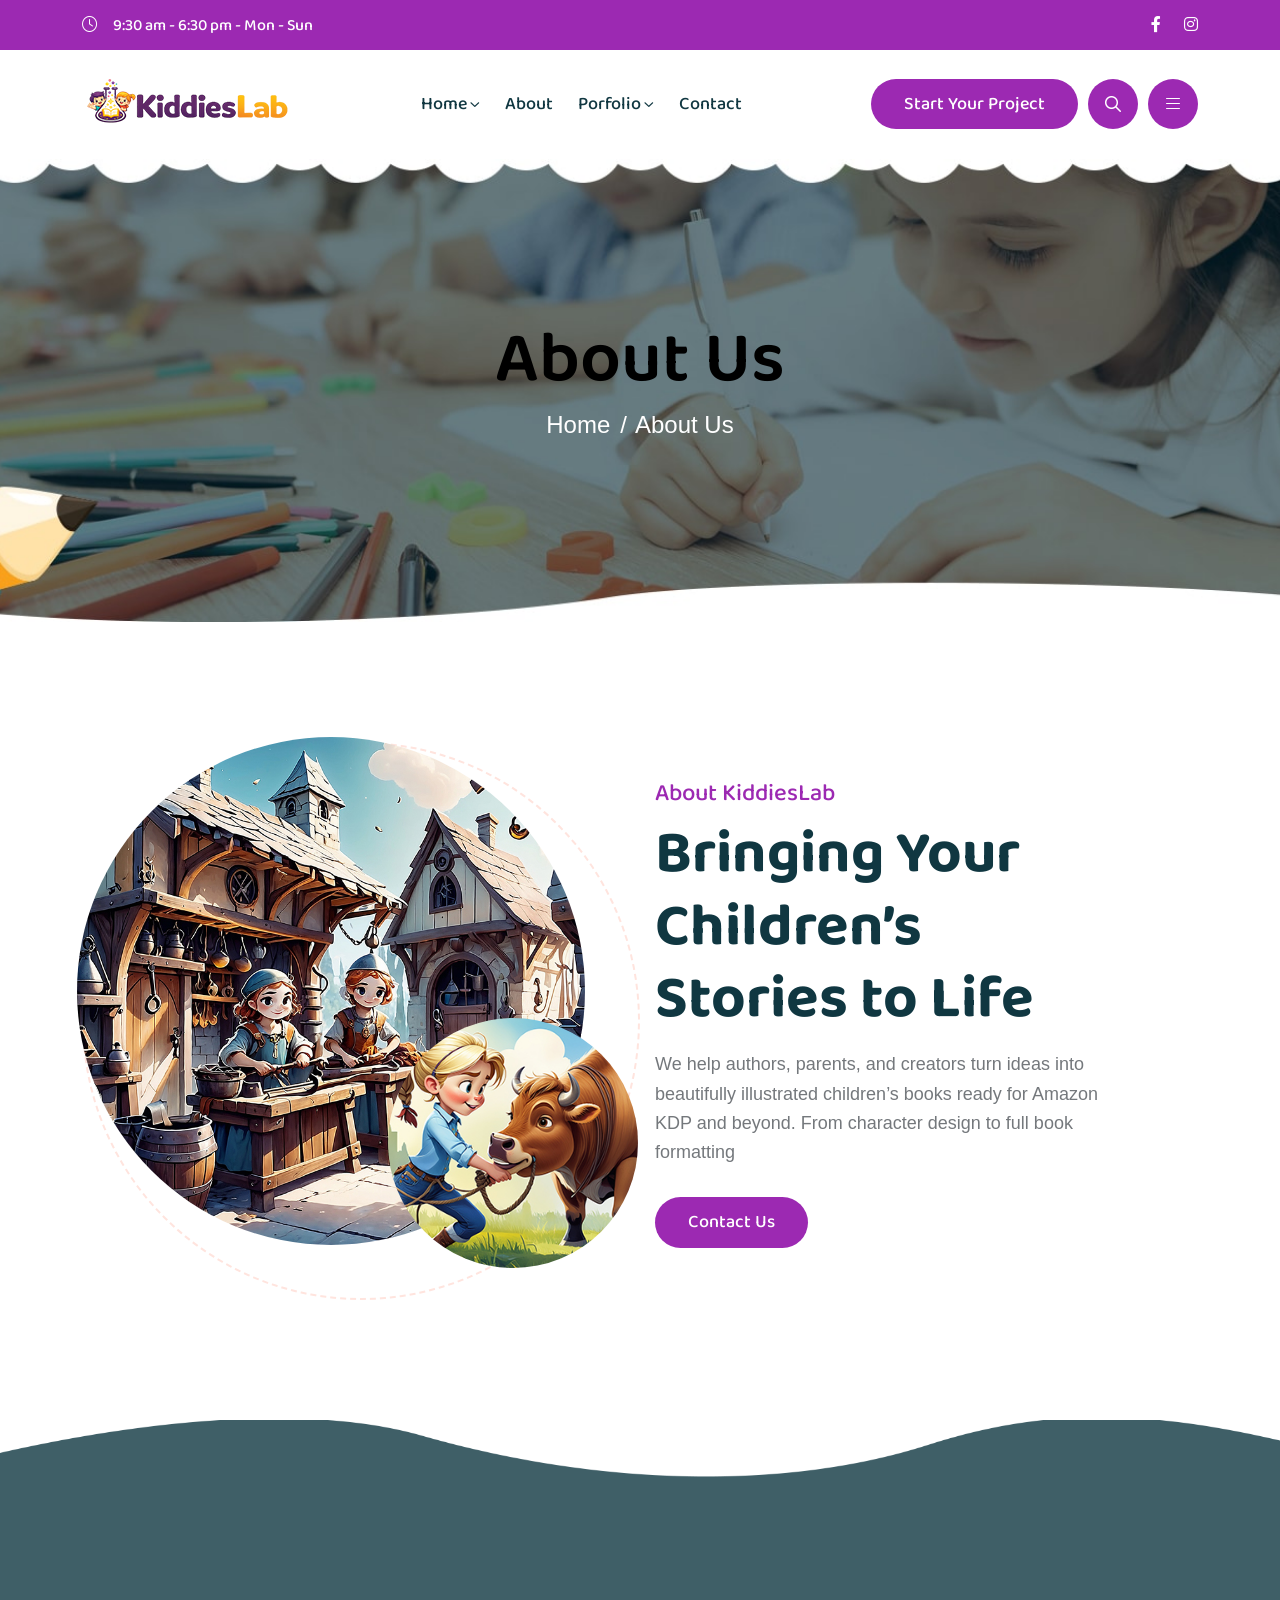
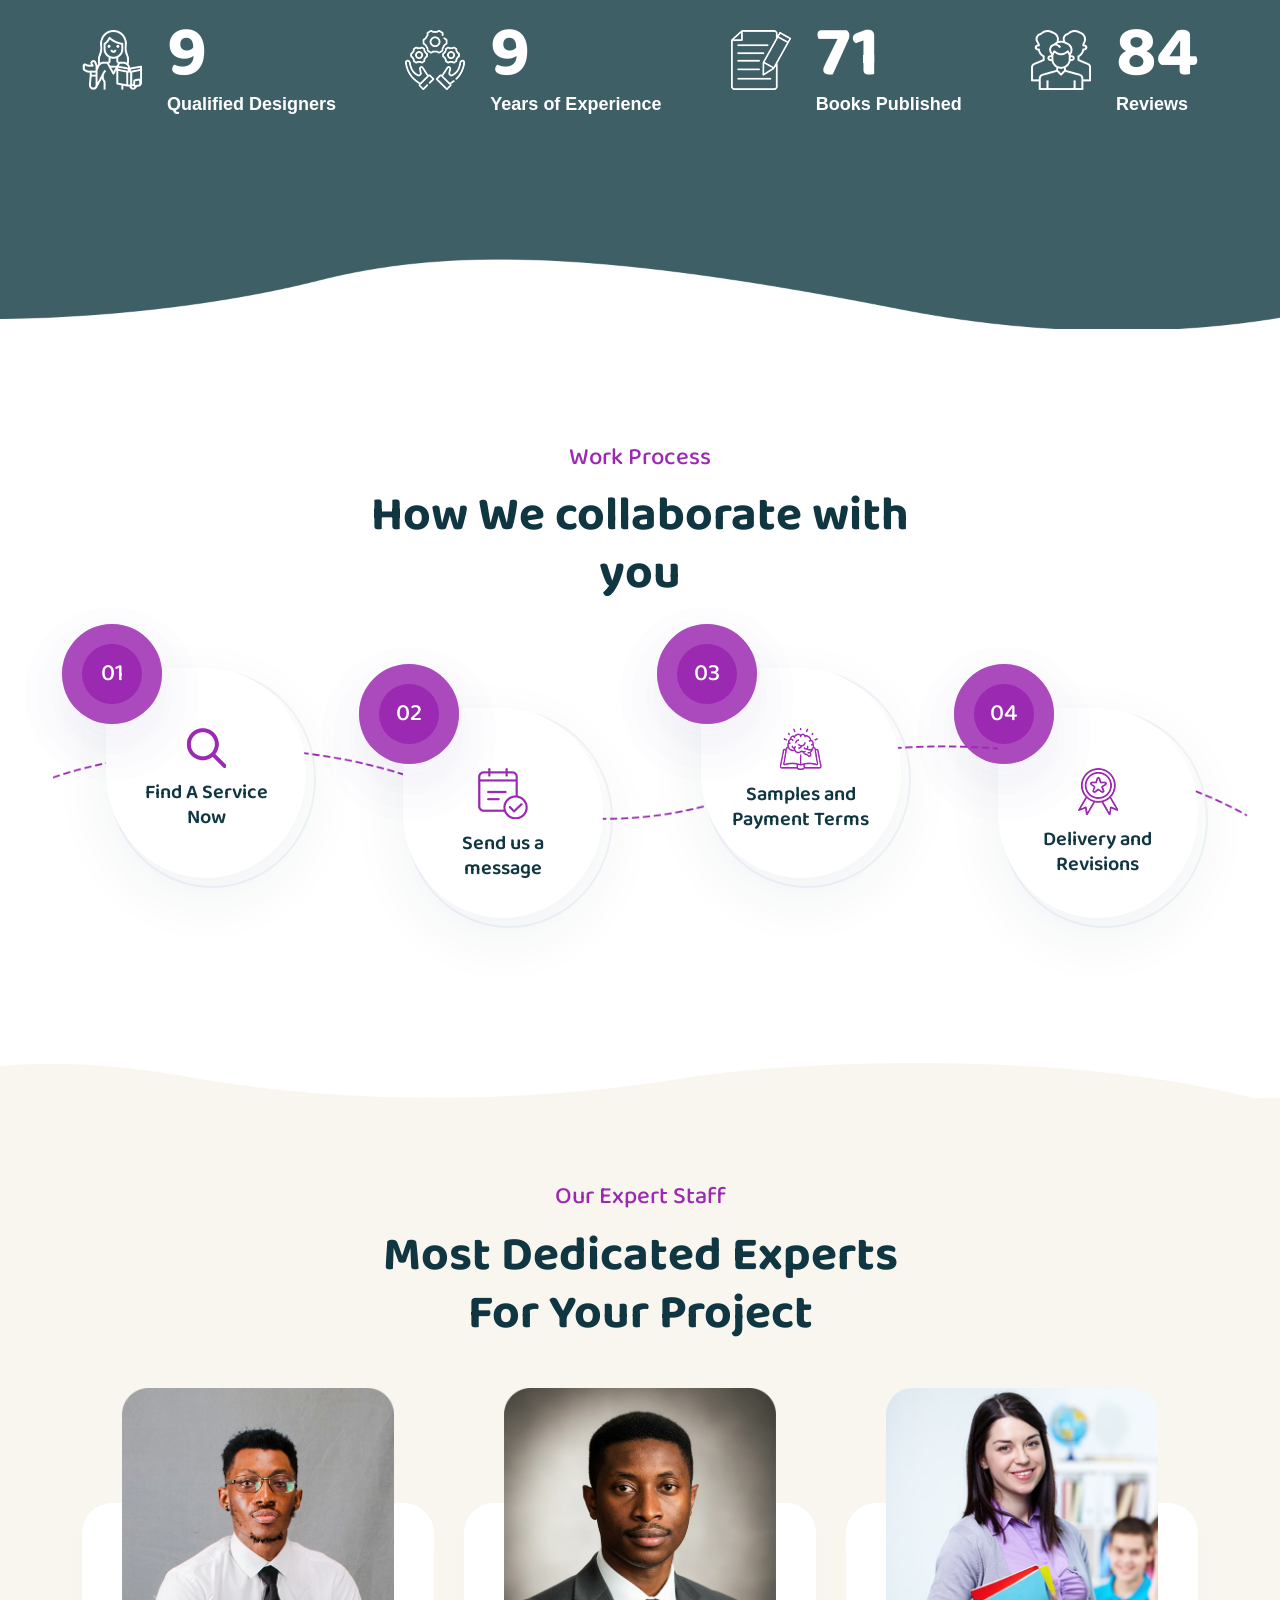
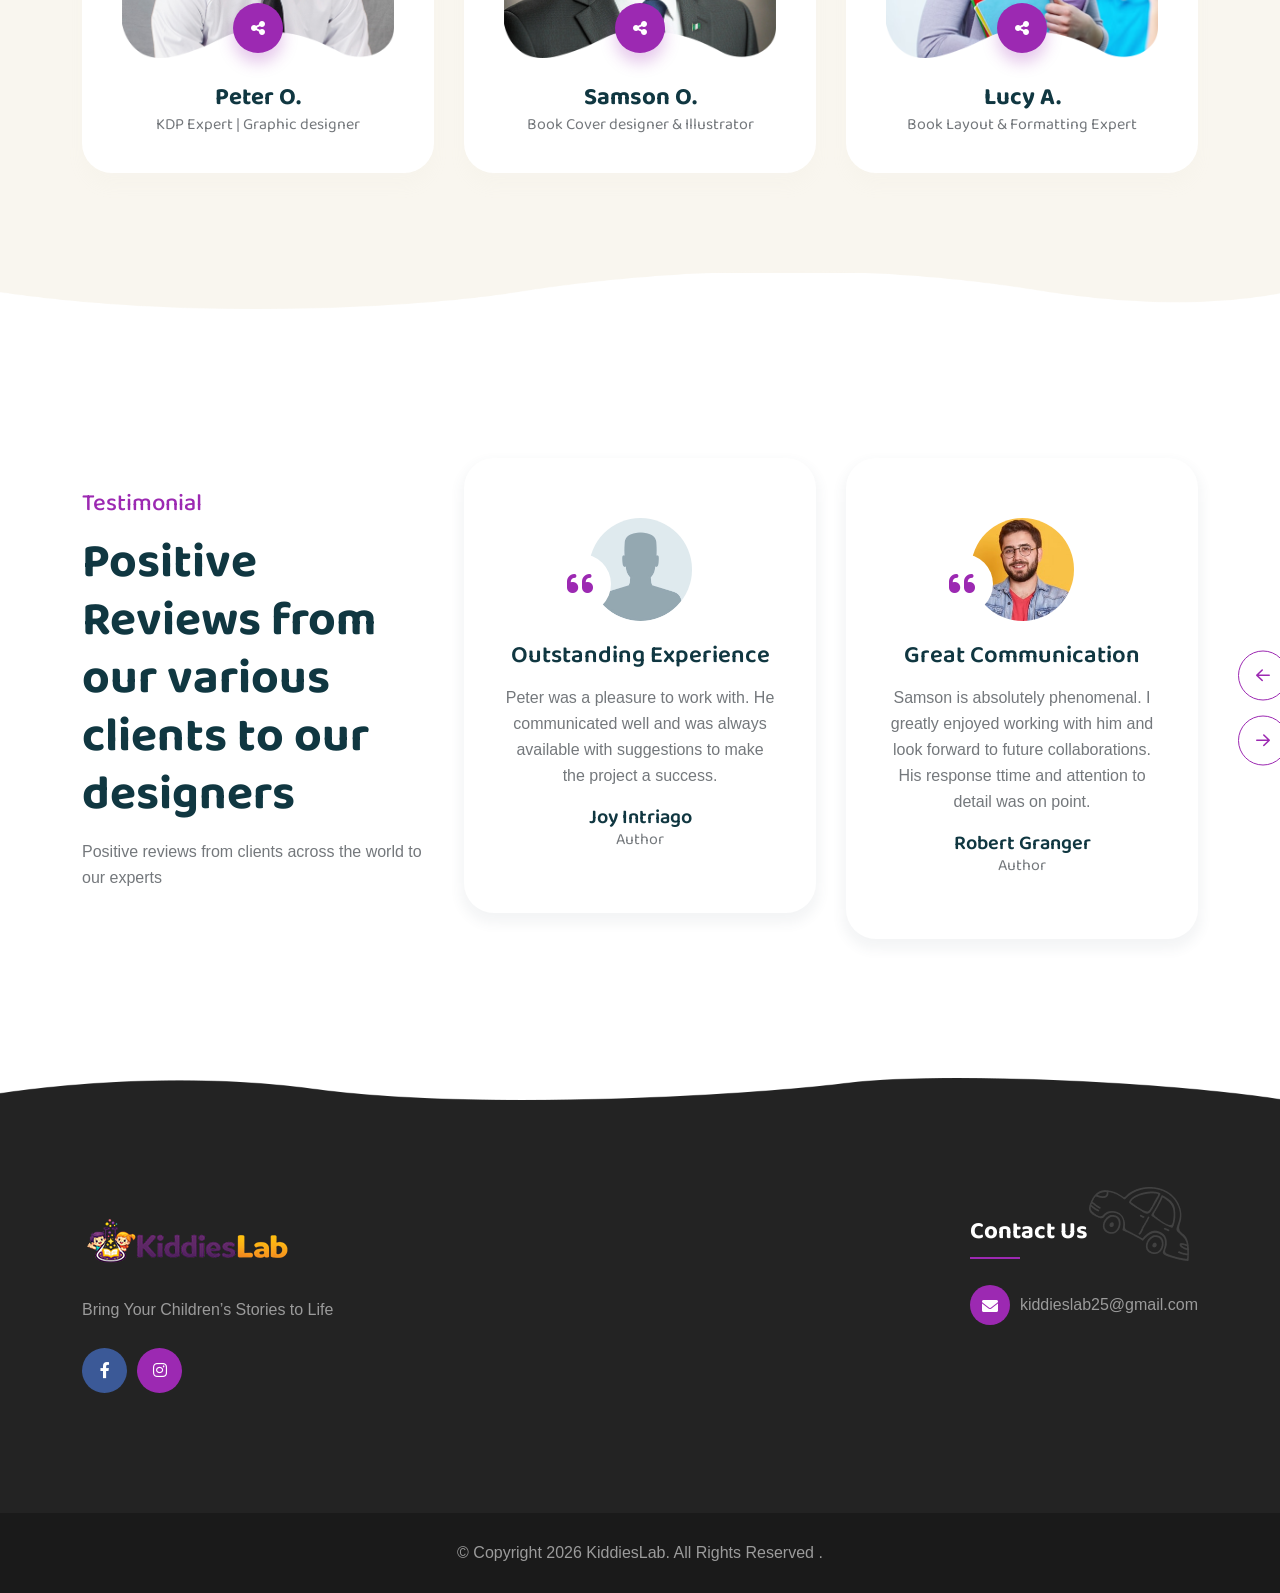
==== commit ee6e64fc: "Update about.html" ====
--- a/about.html
+++ b/about.html
@@ -80,9 +80,7 @@
                 <div class="vs-widget-contact">
                     
                                        <p class="footer-info"><i class="fas fa-envelope"></i><a href="mailto:kiddieslab25@gmail.com">kiddieslab25@gmail.com</a></p>
-                    <p class="footer-info"><i class="fas fa-phone-alt"></i><a href="https://wa.me/2347056962258" target="_blank">
-                                 +234 7056962258
-                                 </a></p>
+                    
                 </div>
             </div>
 
@@ -137,7 +135,7 @@
                         <div class="header-links">
                             <ul>
                                 <li><i class="fal fa-clock"></i>9:30 am - 6:30 pm - Mon - Sun</li>
-                                <li><i class="fal fa-phone"></i><a href="tel:+25625921589">+2347056962258</a></li>
+                                
                             
                             </ul>
                         </div>
@@ -616,9 +614,7 @@
                             <div class="vs-widget-contact">
                                
                                 <p class="footer-info"><i class="fas fa-envelope"></i><a href="mailto:kiddieslab25@gmail.com">kiddieslab25@gmail.com</a></p>
-                                <p class="footer-info"><i class="fas fa-phone-alt"></i><a href="https://wa.me/2347056962258" target="_blank">
-                                 +234 7056962258
-                                 </a></p>
+                              
                             </div>
                         </div>
                     </div>
@@ -628,7 +624,7 @@
         <div class="footer-copyright">
             <div class="container">
 
-                <p class="copyright">&copy; Copyright 2021 KiddiesLab. All Rights Reserved <a href=""></a>.</p>
+                <p class="copyright">&copy; Copyright 2026 KiddiesLab. All Rights Reserved <a href=""></a>.</p>
             </div>
         </div>
     </footer>
@@ -672,4 +668,4 @@
 </body>
 
 
-</html>+</html>
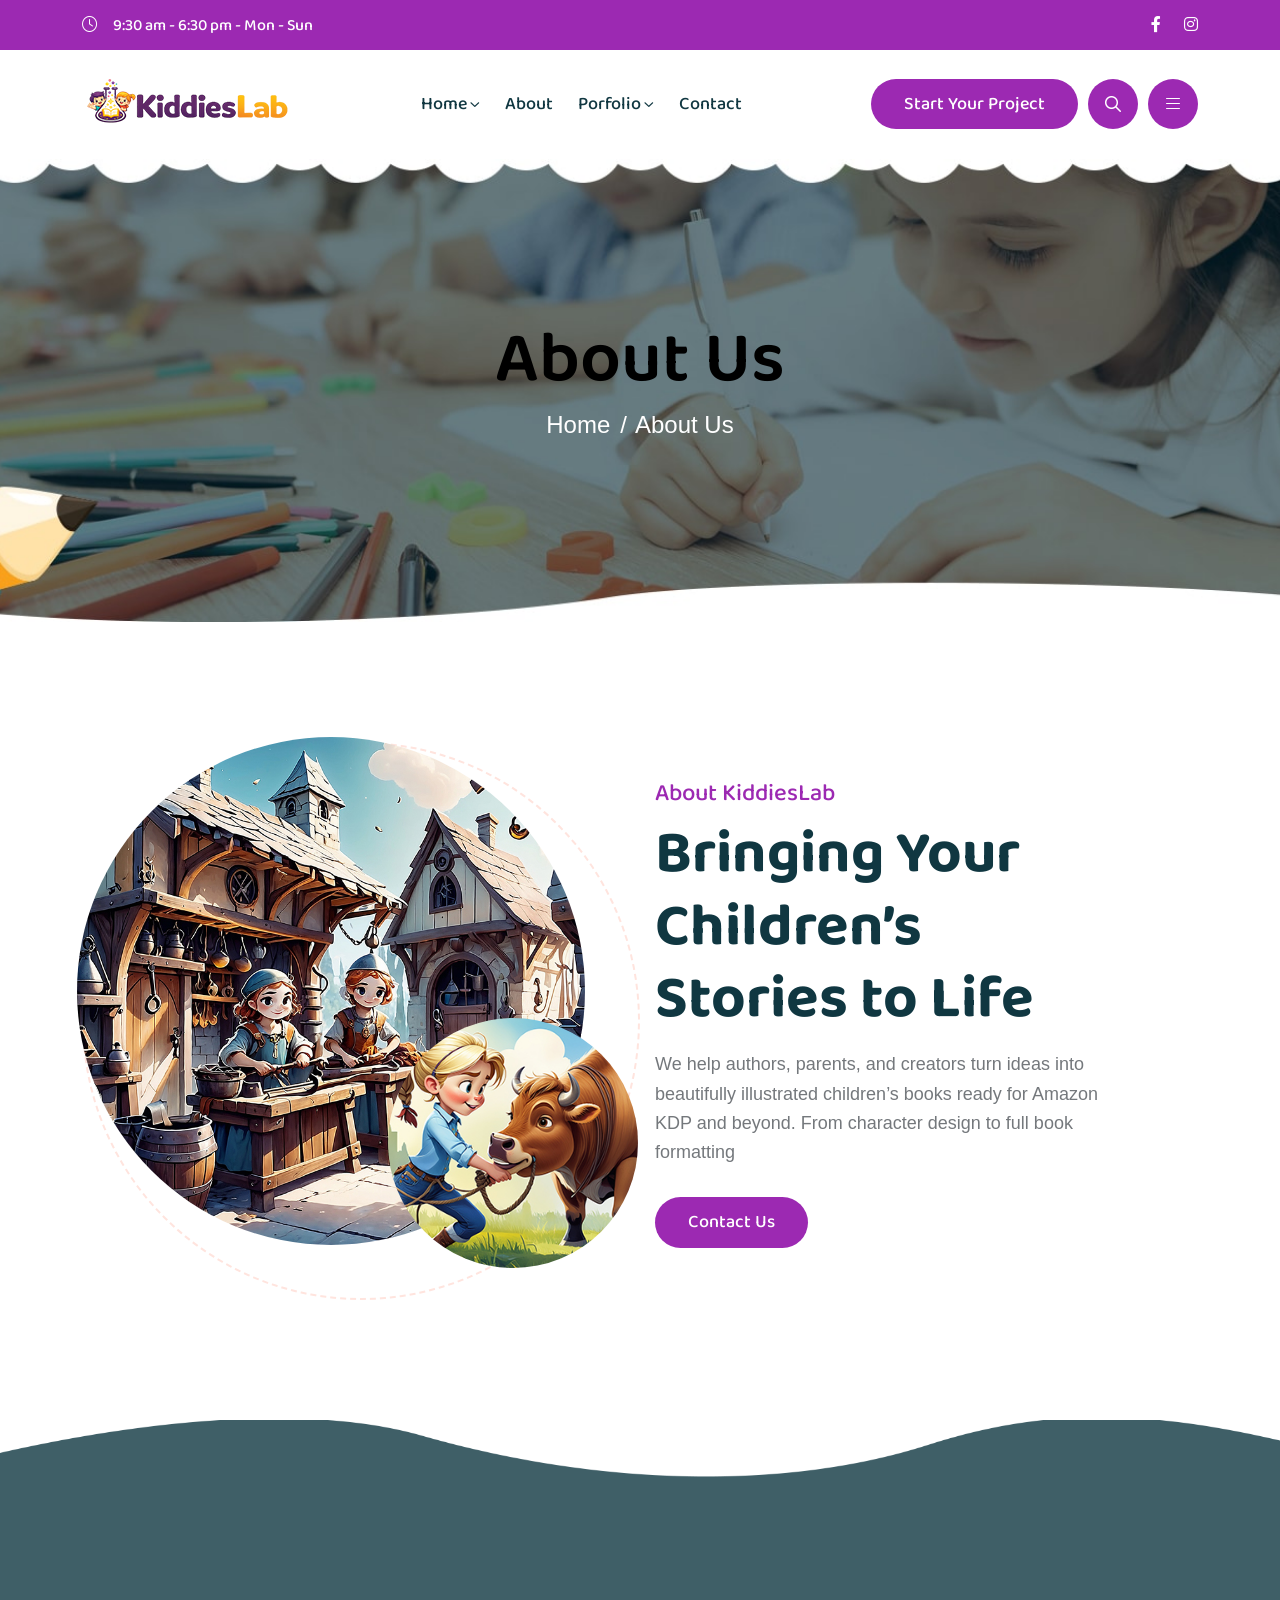
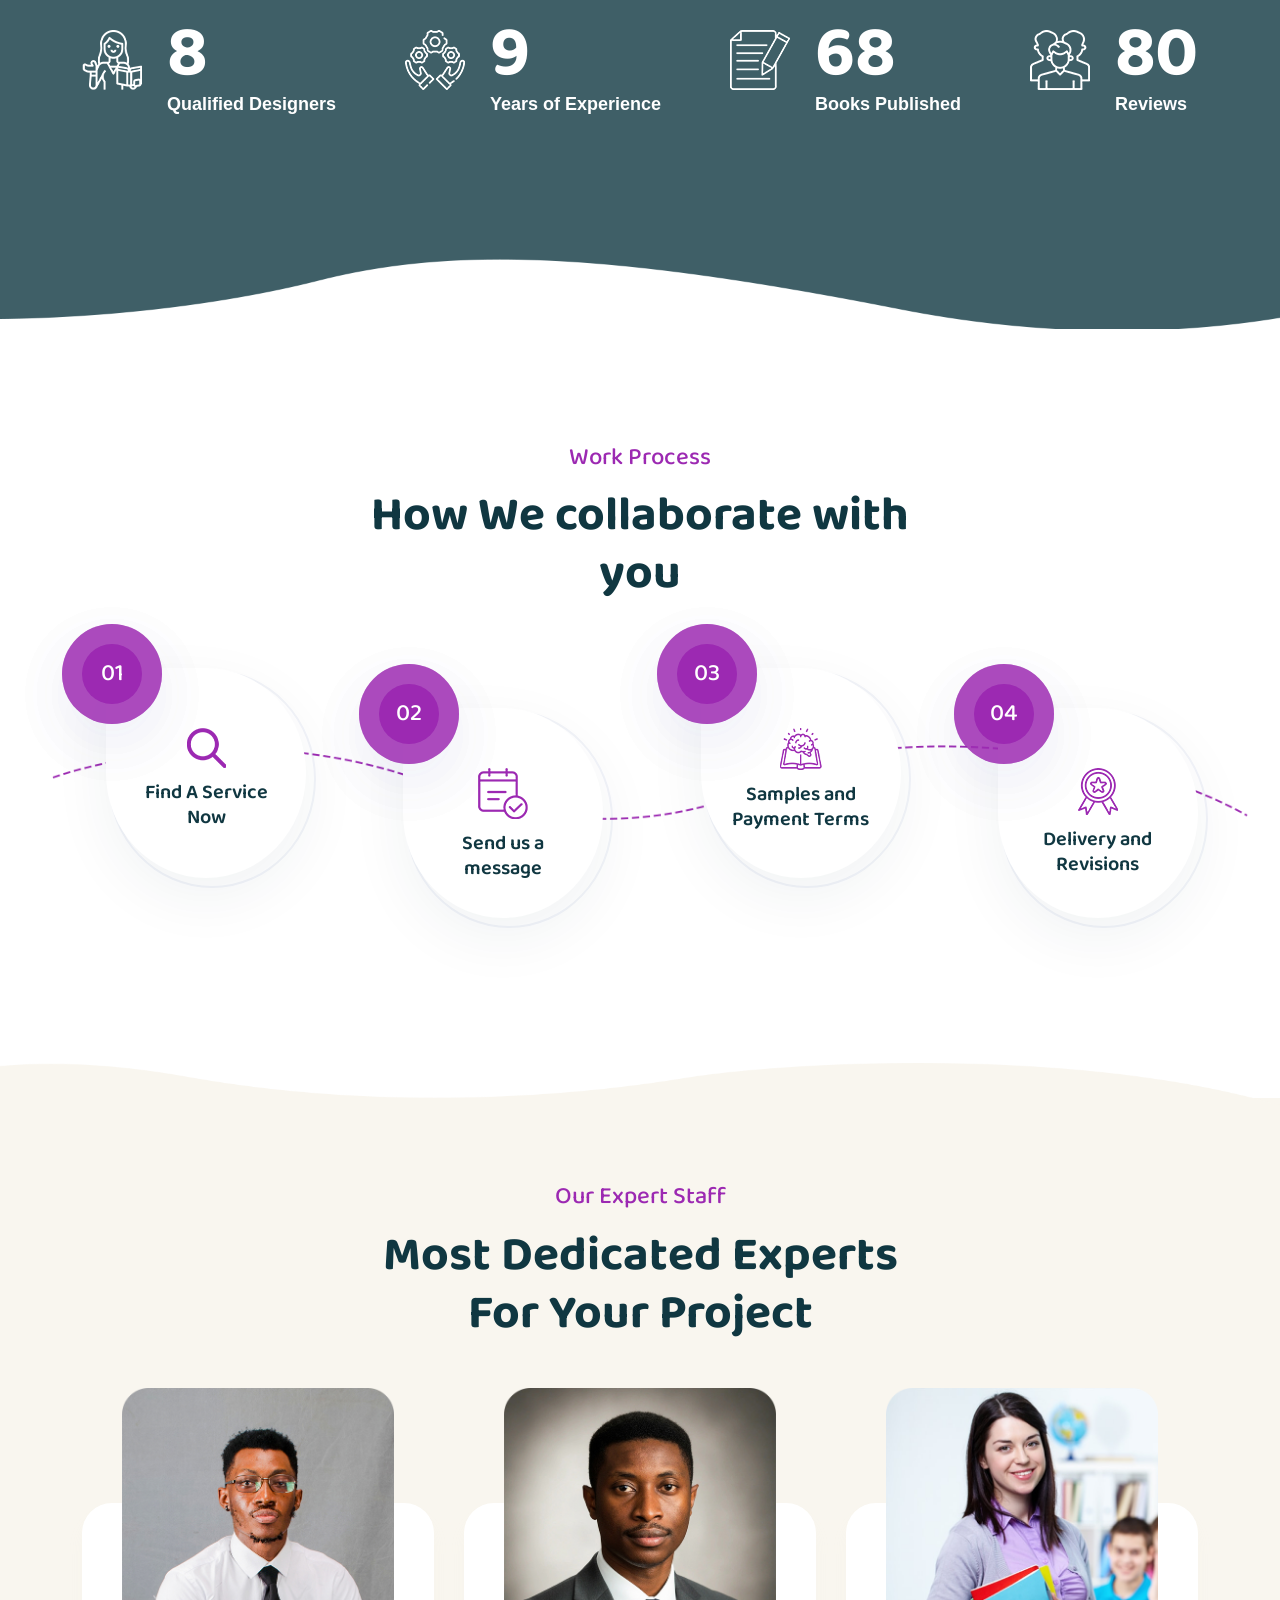
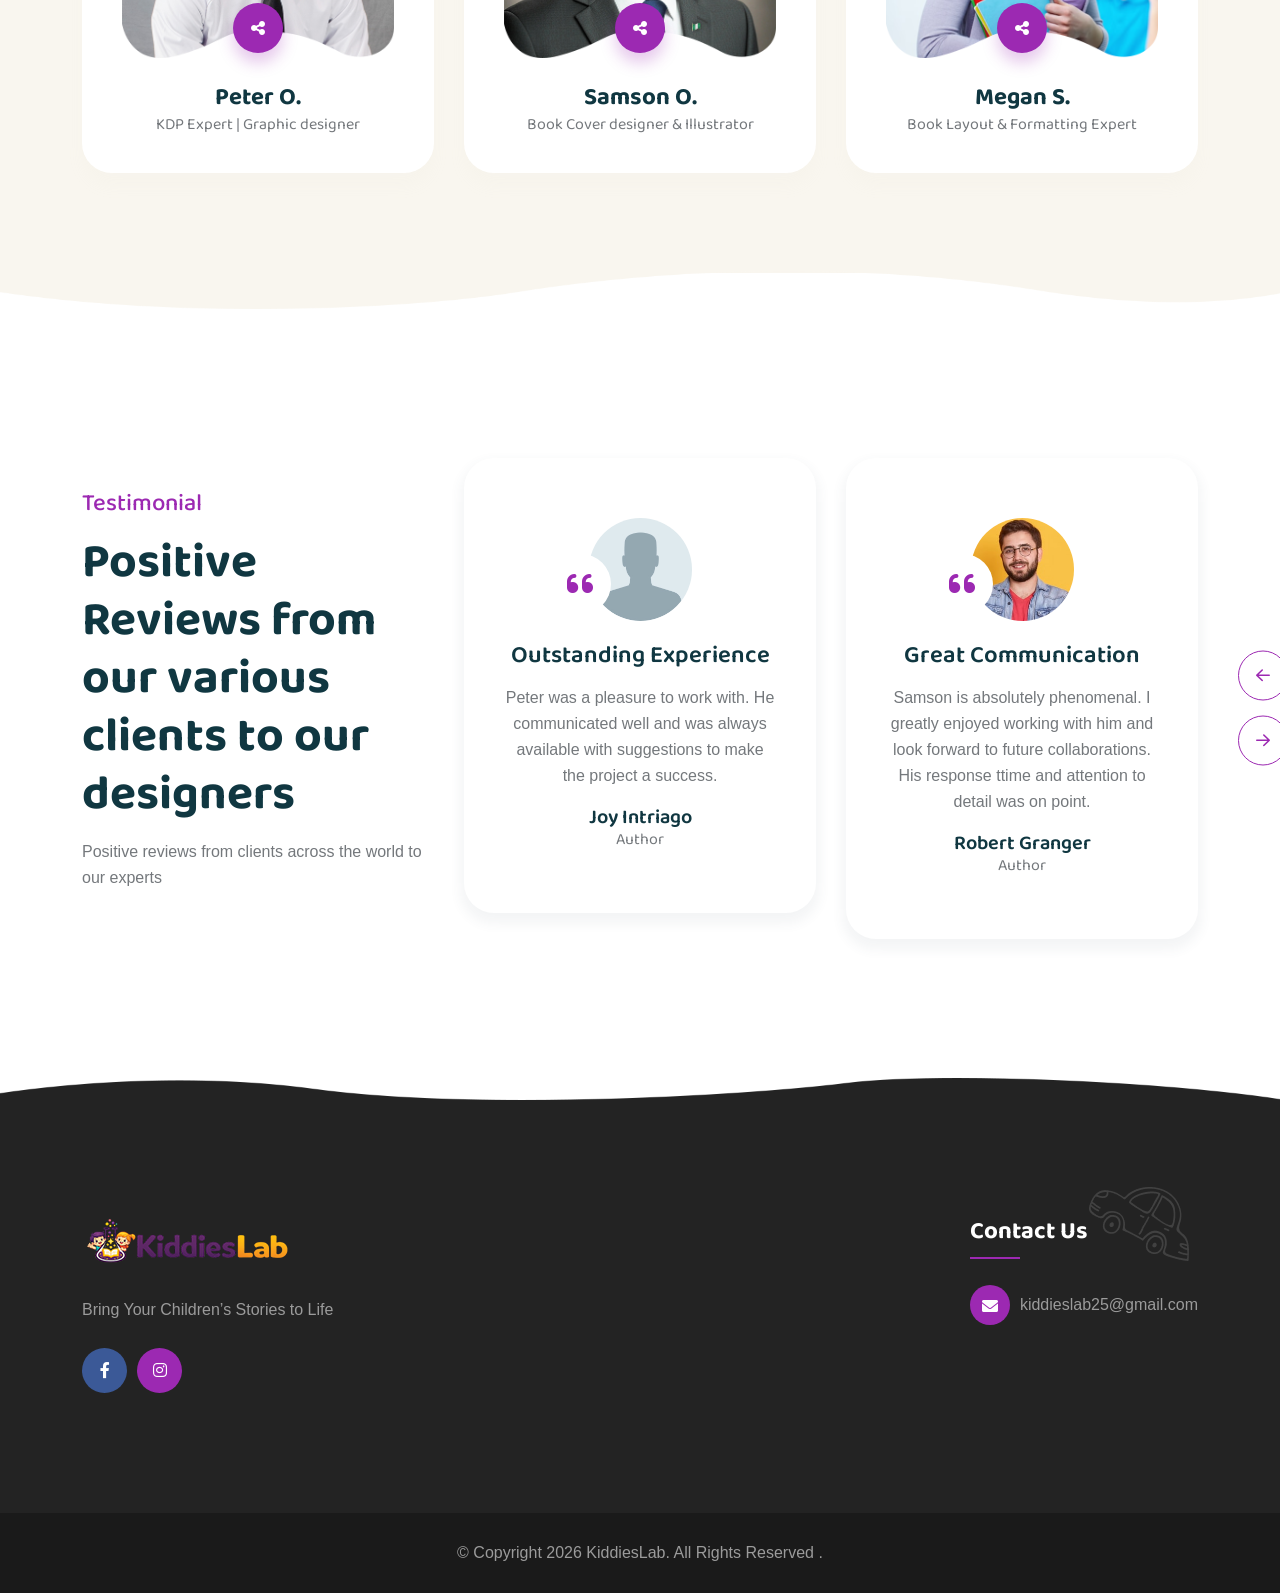
==== commit 30336e3a: "Update about.html" ====
--- a/about.html
+++ b/about.html
@@ -466,7 +466,7 @@
                         </div>
                         <button class="icon-btn expand-btn"><i class="fas fa-share-alt"></i></button>
                         <div class="team-info">
-                            <h4 class="team-title"><a href="">Lucy A.</a></h4>
+                            <h4 class="team-title"><a href="">Megan S.</a></h4>
                             <span class="team-desig">Book Layout & Formatting Expert</span>
                         </div>
                     </div>
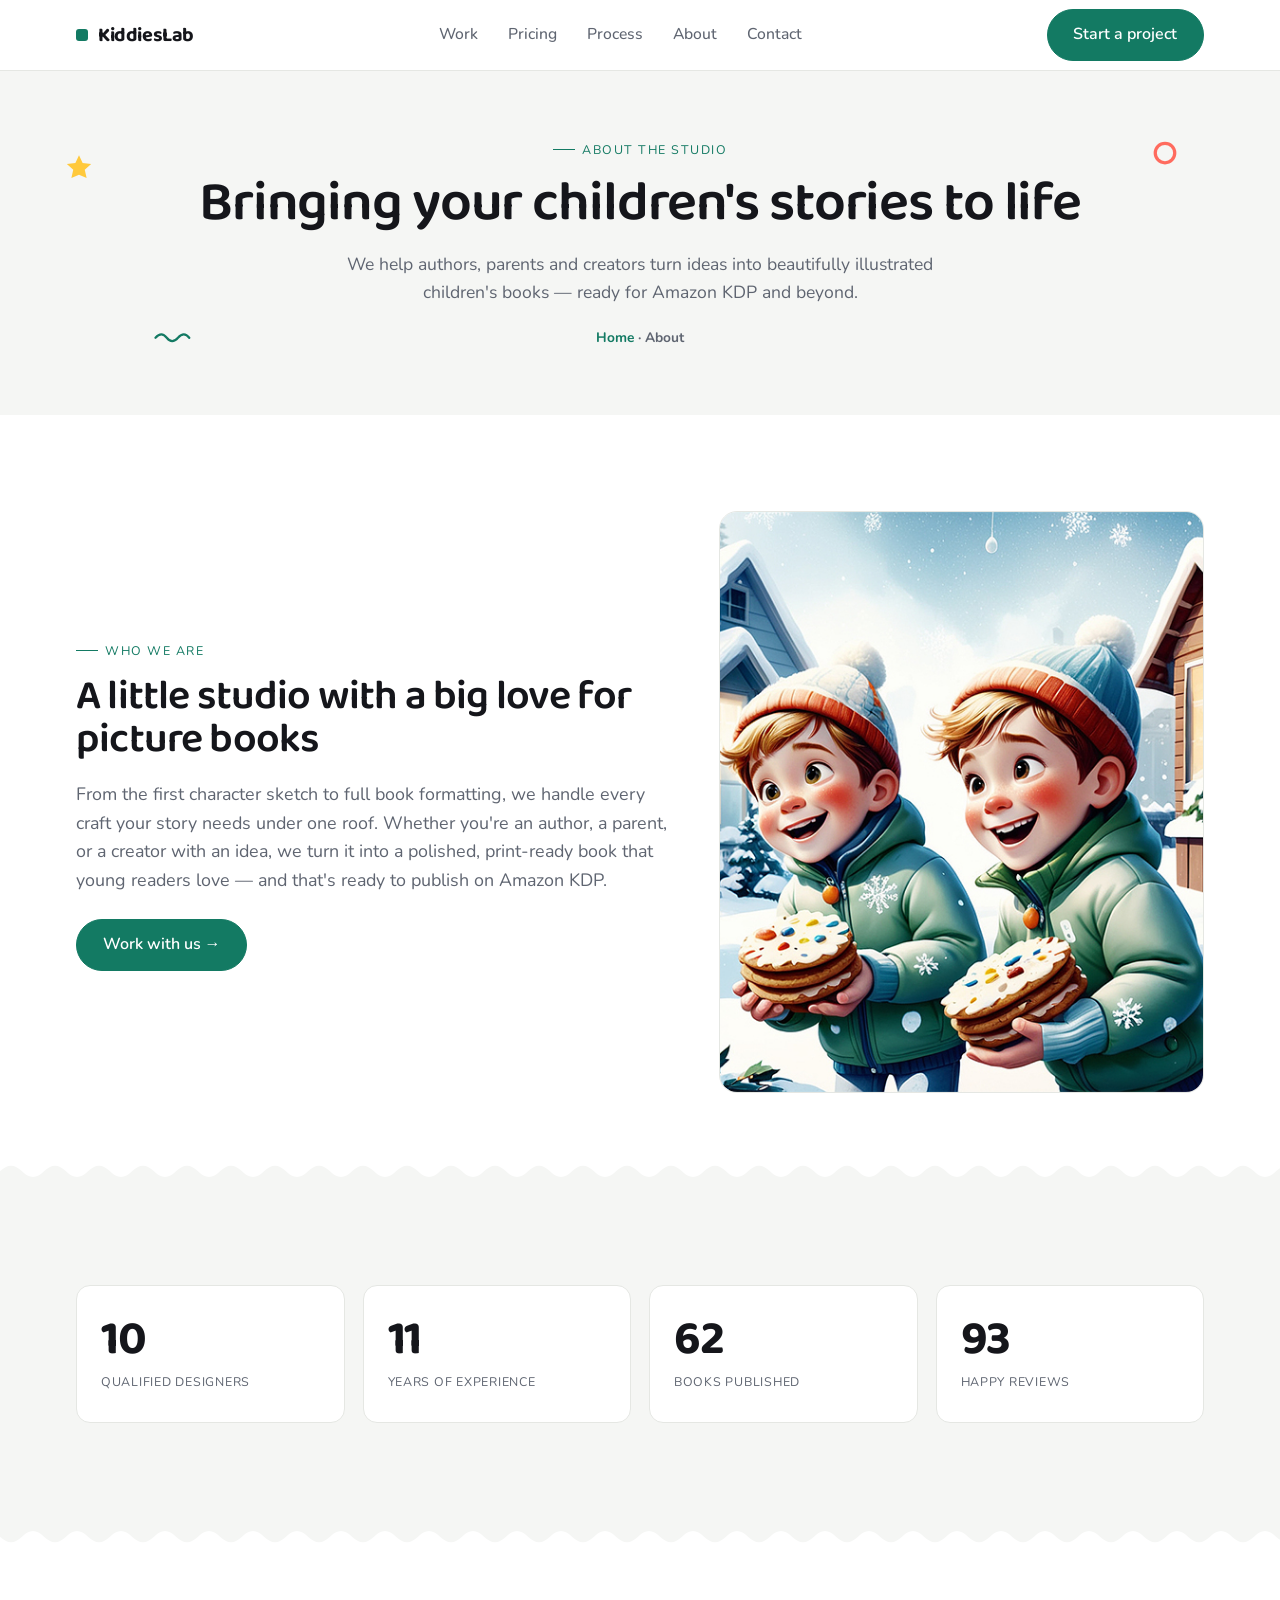
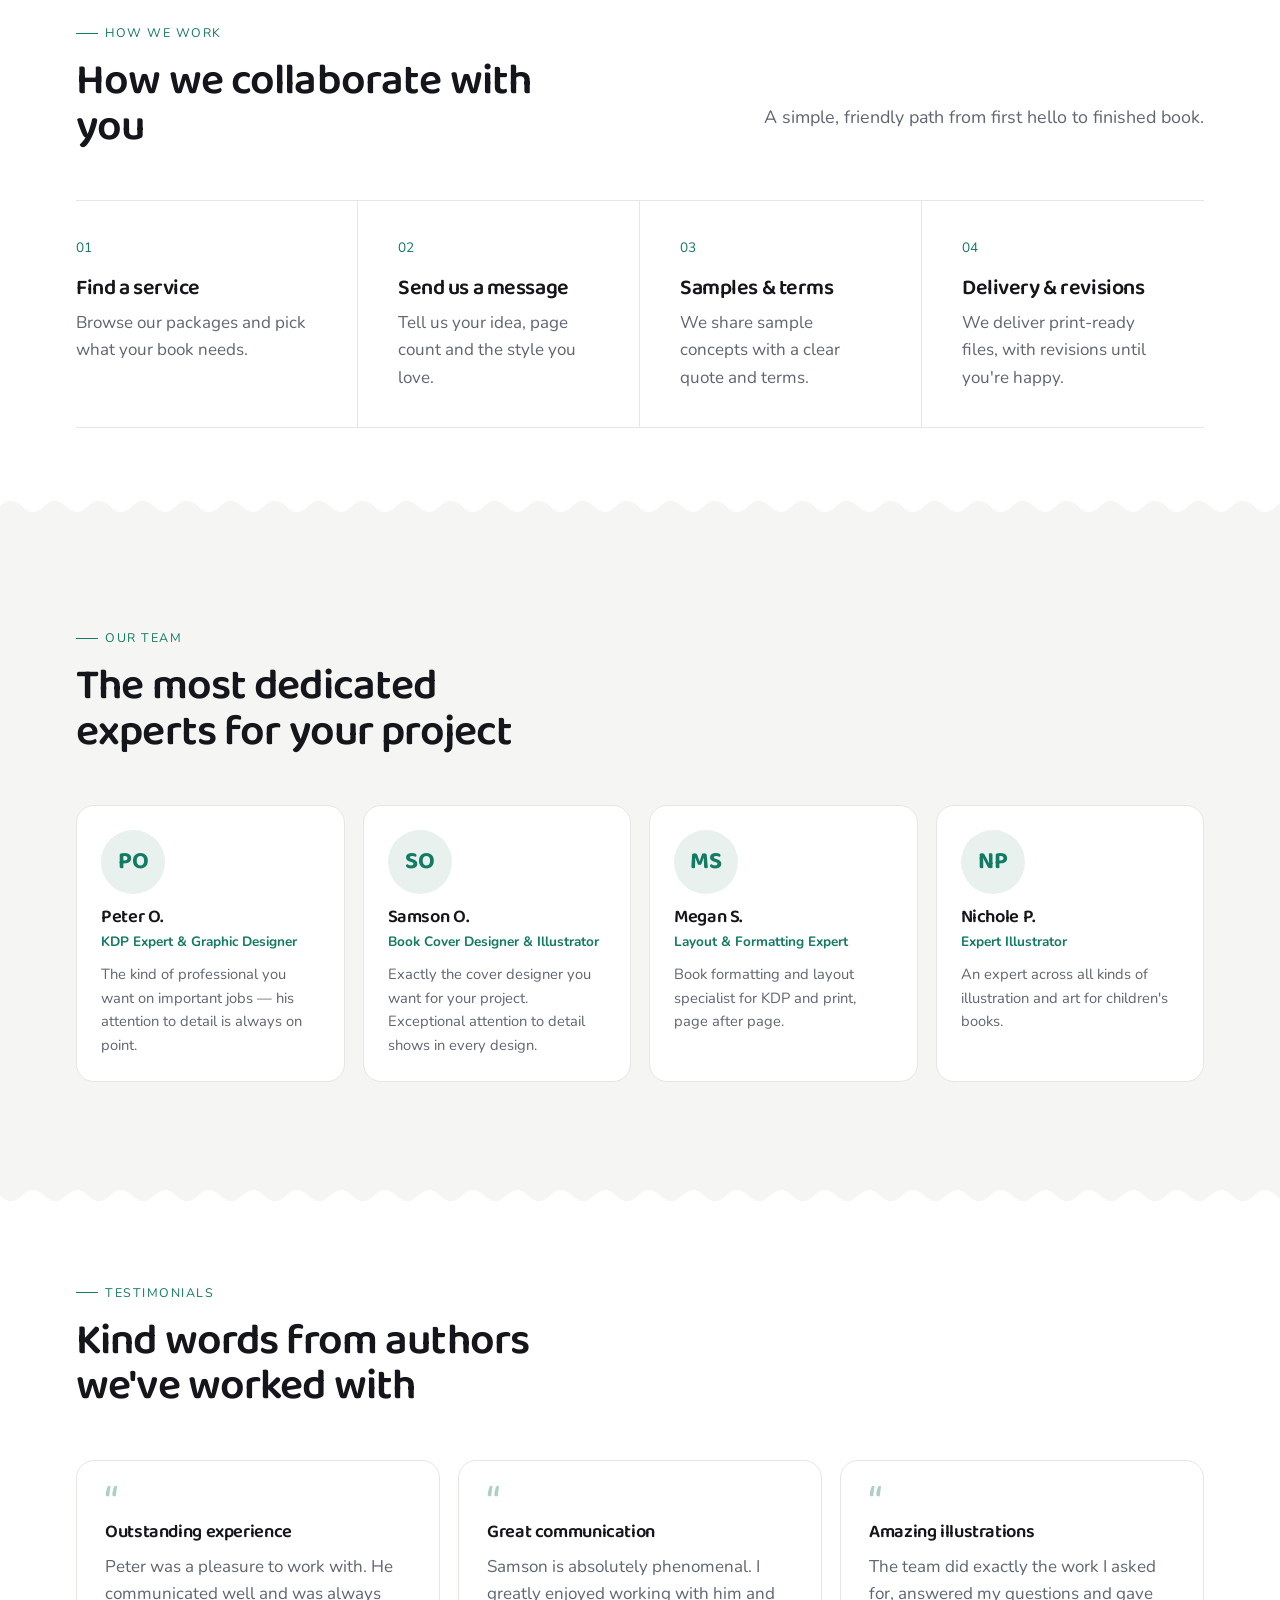
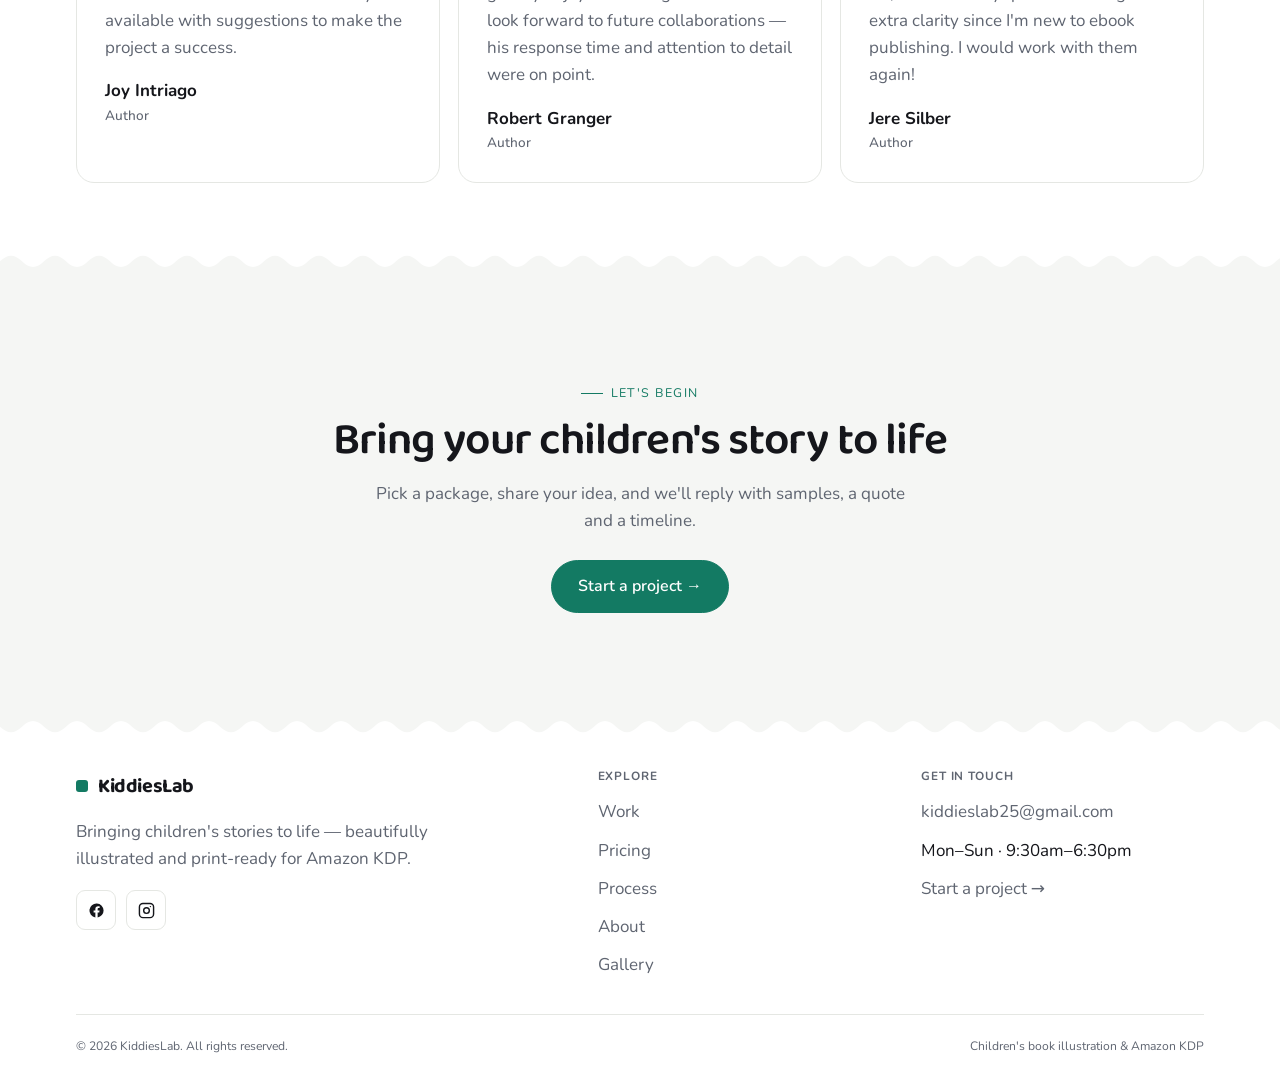
==== commit 1ffdb3d8: "ASSISTED BY CLAUDE" ====
--- a/about.html
+++ b/about.html
@@ -1,671 +1,449 @@
 <!doctype html>
-<html class="no-js" lang="zxx">
-
-
-<!--COPIED AND EDITED-->
+<html lang="en">
+<!doctype html>
+<html lang="en">
 <head>
-    <meta charset="utf-8">
-    <meta http-equiv="x-ua-compatible" content="ie=edge">
-    <title>KiddiesLab - Children &amp; Book Illustration</title>
-    <meta name="author" content="kiddiesLab">
-    <meta name="description" content="KiddiesLab - Children Book Illustration">
-    <meta name="keywords" content="KiddiesLab - Children Book Illustration" >
-    <meta name="robots" content="INDEX,FOLLOW">
-
-    <!-- Mobile Specific Metas -->
-    <meta name="viewport" content="width=device-width, initial-scale=1, shrink-to-fit=no">
-
-    <!-- Favicons - Place favicon.ico in the root directory -->
-    <link rel="shortcut icon" href="assets/img/favicon.ico" type="image/x-icon">
-    <link rel="icon" href="assets/img/favicon.ico" type="image/x-icon">
-
-    <!--==============================
-	    All CSS File
-	============================== -->
-    <!-- Google Fonts-->
-    <link href="https://fonts.googleapis.com/css2?family=Baloo+2:wght@400;500;600;700;800&amp;family=Catamaran:wght@100;200;300;400;500;600;700;800;900&amp;display=swap" rel="stylesheet">
-    <!-- Bootstrap -->
-    <link rel="stylesheet" href="assets/css/bootstrap.min.css">
-    <!-- Fontawesome Icon -->
-    <link rel="stylesheet" href="assets/css/fontawesome.min.css">
-    <!-- Magnific Popup -->
-    <link rel="stylesheet" href="assets/css/magnific-popup.min.css">
-    <!-- Slick Slider -->
-    <link rel="stylesheet" href="assets/css/slick.min.css">
-    <!-- Theme Custom CSS -->
-    <link rel="stylesheet" href="assets/css/style.css">
-
+<meta charset="utf-8">
+<meta name="viewport" content="width=device-width, initial-scale=1">
+<title>About — KiddiesLab Children's Book Studio</title>
+<meta name="description" content="Meet KiddiesLab — a children's book studio helping authors, parents and creators publish beautifully illustrated, KDP-ready books.">
+<link rel="icon" href="assets/img/favicon.png" type="image/png">
+<link rel="preconnect" href="https://fonts.googleapis.com">
+<link rel="preconnect" href="https://fonts.gstatic.com" crossorigin>
+<link href="https://fonts.googleapis.com/css2?family=Baloo+2:wght@500;600;700;800&family=Nunito:wght@400;500;600;700;800&display=swap" rel="stylesheet">
+<style>
+:root{
+  --bg:#FFFFFF;
+  --surface:#F5F6F4;
+  --ink:#15161B;
+  --muted:#5F6571;
+  --line:#E5E7E3;
+  --accent:#137A63;
+  --accent-d:#0E5E4C;
+  --tint:#E8F1ED;
+  --maxw:1180px;
+  --pad:26px;
+}
+*{box-sizing:border-box}
+html{scroll-behavior:smooth}
+body{margin:0;background:var(--bg);color:var(--ink);font-family:"Nunito",system-ui,sans-serif;
+  font-size:17px;line-height:1.6;-webkit-font-smoothing:antialiased;overflow-x:hidden}
+h1,h2,h3,h4{font-family:"Baloo 2",cursive;font-weight:600;line-height:1.05;margin:0;letter-spacing:-.02em}
+a{color:inherit;text-decoration:none}
+img{max-width:100%;display:block}
+.wrap{max-width:var(--maxw);margin:0 auto;padding:0 var(--pad)}
+.muted{color:var(--muted)}
+.lead{color:var(--muted);font-size:1.12rem;max-width:56ch}
+
+/* index label (signature) */
+.label{font-family:"Nunito",sans-serif;font-size:.78rem;letter-spacing:.12em;text-transform:uppercase;
+  color:var(--accent);display:inline-flex;align-items:center;gap:.6em}
+.label::before{content:"";width:22px;height:1px;background:var(--accent)}
+
+/* buttons */
+.btn{display:inline-flex;align-items:center;gap:.5em;font-family:"Nunito",sans-serif;font-weight:600;font-size:1rem;
+  padding:.78em 1.6em;border-radius:999px;border:1px solid var(--ink);background:var(--bg);color:var(--ink);
+  cursor:pointer;transition:background .18s,color .18s,border-color .18s,transform .18s}
+.btn:hover{transform:translateY(-2px)}
+.btn-fill{background:var(--accent);border-color:var(--accent);color:#fff}
+.btn-fill:hover{background:var(--accent-d);border-color:var(--accent-d)}
+.btn-ghost:hover{background:var(--ink);color:var(--bg)}
+.btn:focus-visible{outline:2px solid var(--accent);outline-offset:3px}
+.arrow{transition:transform .18s}
+.btn:hover .arrow{transform:translateX(3px)}
+
+/* header */
+header{position:sticky;top:0;z-index:60;background:rgba(255,255,255,.82);backdrop-filter:blur(12px);border-bottom:1px solid var(--line)}
+.nav{display:flex;align-items:center;justify-content:space-between;height:70px}
+.brand{display:flex;align-items:center;gap:.5em;font-family:"Baloo 2",cursive;font-weight:700;font-size:1.25rem;letter-spacing:-.02em}
+.brand i{width:12px;height:12px;border-radius:3px;background:var(--accent);display:inline-block}
+nav.links{display:flex;gap:30px;font-weight:500;font-size:.98rem}
+nav.links a{position:relative;color:var(--muted);transition:color .15s}
+nav.links a:hover{color:var(--ink)}
+.nav-cta{display:flex;align-items:center;gap:14px}
+.burger{display:none;width:44px;height:40px;border:1px solid var(--line);border-radius:8px;background:none;cursor:pointer;
+  flex-direction:column;align-items:center;justify-content:center;gap:4px}
+.burger span{width:18px;height:2px;background:var(--ink);border-radius:2px}
+
+/* hero */
+.hero{padding:80px 0 70px}
+.hero-grid{display:grid;grid-template-columns:1.05fr .95fr;gap:60px;align-items:center}
+.hero h1{font-size:clamp(2.6rem,5.6vw,4.4rem);font-weight:600;margin:22px 0 22px}
+.hero .lead{margin-bottom:32px}
+.hero-btns{display:flex;flex-wrap:wrap;gap:14px;margin-bottom:38px}
+.hero-meta{display:flex;gap:30px;flex-wrap:wrap;font-family:"Nunito",sans-serif;font-size:.82rem;color:var(--muted);
+  padding-top:24px;border-top:1px solid var(--line)}
+.hero-meta b{color:var(--ink);font-weight:700}
+.hero-art{position:relative;border:1px solid var(--line);border-radius:16px;overflow:hidden;aspect-ratio:5/6;
+  background:var(--surface)}
+.hero-art img{width:100%;height:100%;object-fit:cover}
+.hero-art .cap{position:absolute;left:16px;bottom:16px;background:rgba(255,255,255,.92);backdrop-filter:blur(4px);
+  font-family:"Nunito",sans-serif;font-size:.72rem;letter-spacing:.06em;padding:7px 12px;border-radius:7px;border:1px solid var(--line)}
+.hero-art .ph{position:absolute;inset:0;display:grid;place-items:center;color:var(--muted);font-family:"Nunito",sans-serif;font-size:.8rem}
+
+/* marquee proof */
+.proof{background:var(--surface)}
+.proof .wrap{display:flex;flex-wrap:wrap;gap:14px 40px;justify-content:center;padding:20px var(--pad);
+  font-family:"Nunito",sans-serif;font-size:.8rem;letter-spacing:.08em;text-transform:uppercase;color:var(--muted)}
+.proof span{display:inline-flex;align-items:center;gap:12px}
+.proof span::before{content:"";width:5px;height:5px;border-radius:50%;background:var(--accent)}
+
+/* section frame */
+.section{padding:96px 0}
+.section.alt{background:var(--surface)}
+.shead{display:flex;justify-content:space-between;align-items:flex-end;gap:30px;margin-bottom:50px;flex-wrap:wrap}
+.shead h2{font-size:clamp(1.9rem,3.6vw,2.7rem);font-weight:600;max-width:18ch}
+.shead .label{margin-bottom:16px}
+
+/* services list */
+.svc-grid{display:grid;grid-template-columns:repeat(2,1fr);gap:0;border-top:1px solid var(--line)}
+.svc{display:grid;grid-template-columns:auto 1fr;gap:26px;padding:34px 6px;border-bottom:1px solid var(--line);
+  align-items:start;transition:padding-left .2s}
+.svc:nth-child(odd){border-right:1px solid var(--line);padding-right:40px}
+.svc:nth-child(even){padding-left:40px}
+.svc:hover{padding-left:14px}
+.svc:nth-child(even):hover{padding-left:54px}
+.svc .no{font-family:"Nunito",sans-serif;color:var(--accent);font-size:.85rem;padding-top:4px}
+.svc h3{font-size:1.3rem;font-weight:600;margin-bottom:8px}
+.svc p{margin:0;color:var(--muted);font-size:1rem}
+
+/* work gallery */
+.gal{display:grid;grid-template-columns:repeat(3,1fr);gap:16px}
+.tile{position:relative;aspect-ratio:5/6;border:1px solid var(--line);border-radius:14px;overflow:hidden;background:var(--surface)}
+.tile img{width:100%;height:100%;object-fit:cover;transition:transform .5s ease}
+.tile:hover img{transform:scale(1.05)}
+.tile .ph{position:absolute;inset:0;display:grid;place-items:center;color:var(--muted);font-family:"Nunito",sans-serif;font-size:.8rem}
+.tile .cap{position:absolute;left:0;right:0;bottom:0;padding:14px 16px;color:#fff;font-family:"Nunito",sans-serif;
+  font-size:.74rem;letter-spacing:.06em;background:linear-gradient(transparent,rgba(21,22,27,.78));opacity:0;transition:opacity .25s}
+.tile:hover .cap{opacity:1}
+
+/* pricing */
+.pricing{display:grid;grid-template-columns:repeat(4,1fr);gap:18px}
+.plan{display:flex;flex-direction:column;border:1px solid var(--line);border-radius:16px;padding:28px 26px;background:var(--bg);
+  transition:transform .2s,box-shadow .2s}
+.plan:hover{transform:translateY(-5px);box-shadow:0 18px 40px -24px rgba(21,22,27,.28)}
+.plan.feat{border-color:var(--accent);background:var(--bg);position:relative}
+.plan.feat::after{content:"Most requested";position:absolute;top:-11px;left:26px;background:var(--accent);color:#fff;
+  font-family:"Nunito",sans-serif;font-size:.68rem;letter-spacing:.08em;text-transform:uppercase;padding:4px 10px;border-radius:6px}
+.plan h3{font-size:1.18rem;font-weight:600;margin-bottom:6px}
+.plan .pdesc{color:var(--muted);font-size:.93rem;margin:0 0 20px;min-height:2.4em}
+.plan .price{font-family:"Baloo 2",cursive;font-weight:700;font-size:2.6rem;line-height:1;letter-spacing:-.03em}
+.plan .per{font-family:"Nunito",sans-serif;font-size:.78rem;color:var(--muted);margin:6px 0 22px}
+.spec{list-style:none;padding:0;margin:0 0 26px;display:grid;gap:10px;font-size:.9rem}
+.spec li{display:flex;justify-content:space-between;font-family:"Nunito",sans-serif;font-size:.8rem;color:var(--muted);
+  padding-bottom:10px;border-bottom:1px solid var(--line)}
+.spec li b{color:var(--ink);font-weight:700}
+.plan .btn{margin-top:auto;justify-content:center;width:100%}
+
+/* process */
+.steps{display:grid;grid-template-columns:repeat(3,1fr);gap:0;border-top:1px solid var(--line)}
+.pstep{padding:36px 30px 36px 0;border-bottom:1px solid var(--line)}
+.pstep:not(:last-child){border-right:1px solid var(--line);padding-right:40px}
+.pstep:not(:first-child){padding-left:40px}
+.pstep .no{font-family:"Nunito",sans-serif;color:var(--accent);font-size:.85rem;margin-bottom:18px;display:block}
+.pstep h3{font-size:1.35rem;font-weight:600;margin-bottom:10px}
+.pstep p{margin:0;color:var(--muted)}
+
+/* stats */
+.stats{display:grid;grid-template-columns:repeat(4,1fr);gap:18px}
+.stat{padding:30px 24px;border:1px solid var(--line);border-radius:14px;background:var(--bg)}
+.stat .num{font-family:"Baloo 2",cursive;font-weight:700;font-size:3rem;line-height:1;letter-spacing:-.03em}
+.stat p{margin:8px 0 0;font-family:"Nunito",sans-serif;font-size:.78rem;text-transform:uppercase;letter-spacing:.06em;color:var(--muted)}
+
+/* order */
+.order-grid{display:grid;grid-template-columns:1fr 1.15fr;gap:56px;align-items:start}
+.order-grid h2{font-size:clamp(2rem,4vw,3rem);font-weight:600;margin:18px 0 18px}
+.contactline{font-family:"Nunito",sans-serif;font-size:.85rem;color:var(--muted);margin-top:26px;display:grid;gap:8px}
+.contactline a{color:var(--accent)}
+form.order{border:1px solid var(--line);border-radius:18px;padding:32px;background:var(--bg)}
+.frow{display:grid;grid-template-columns:1fr 1fr;gap:16px}
+.field{margin-bottom:16px}
+label{display:block;font-family:"Nunito",sans-serif;font-size:.74rem;letter-spacing:.06em;text-transform:uppercase;color:var(--muted);margin-bottom:7px}
+input,textarea{width:100%;font-family:"Nunito",sans-serif;font-size:1rem;padding:13px 15px;border:1px solid var(--line);
+  border-radius:13px;background:var(--bg);color:var(--ink);transition:border-color .15s}
+input:focus,textarea:focus{outline:none;border-color:var(--accent)}
+textarea{min-height:120px;resize:vertical}
+.formmsg{margin:14px 0 0;font-family:"Nunito",sans-serif;font-size:.85rem}
+.formmsg.ok{color:var(--accent)}.formmsg.err{color:#C0392B}
+
+/* footer */
+footer{border-top:1px solid var(--line);padding:60px 0 30px}
+.fgrid{display:grid;grid-template-columns:1.7fr 1fr 1fr;gap:40px;padding-bottom:36px;border-bottom:1px solid var(--line)}
+footer h4{font-family:"Nunito",sans-serif;font-size:.74rem;letter-spacing:.08em;text-transform:uppercase;color:var(--muted);margin-bottom:16px;font-weight:700}
+.fmenu{list-style:none;padding:0;margin:0;display:grid;gap:11px}
+.fmenu a{color:var(--muted)}.fmenu a:hover{color:var(--ink)}
+.social{display:flex;gap:10px;margin-top:18px}
+.social a{width:40px;height:40px;border:1px solid var(--line);border-radius:9px;display:grid;place-items:center;color:var(--ink);transition:.18s}
+.social a:hover{background:var(--accent);border-color:var(--accent);color:#fff}
+.copy{padding-top:22px;display:flex;justify-content:space-between;flex-wrap:wrap;gap:10px;
+  font-family:"Nunito",sans-serif;font-size:.76rem;color:var(--muted)}
+
+.reveal{opacity:0;transform:translateY(20px);transition:opacity .6s ease,transform .6s ease}
+.reveal.in{opacity:1;transform:none}
+
+@media(max-width:920px){
+  .hero-grid{grid-template-columns:1fr;gap:40px}
+  .hero-art{max-width:440px}
+  .svc-grid{grid-template-columns:1fr}
+  .svc,.svc:nth-child(odd){border-right:none;padding:30px 6px}
+  .svc:nth-child(even){padding-left:6px}
+  .gal{grid-template-columns:repeat(2,1fr)}
+  .pricing{grid-template-columns:repeat(2,1fr)}
+  .steps{grid-template-columns:1fr}
+  .pstep,.pstep:not(:last-child){border-right:none;padding:30px 0}
+  .pstep:not(:first-child){padding-left:0}
+  .stats{grid-template-columns:repeat(2,1fr)}
+  .order-grid{grid-template-columns:1fr;gap:34px}
+  .fgrid{grid-template-columns:1fr;gap:28px}
+}
+@media(max-width:620px){
+  nav.links,.nav-cta .btn{display:none}
+  .burger{display:flex}
+  nav.links.open{display:flex;position:absolute;top:70px;left:0;right:0;flex-direction:column;background:var(--bg);
+    border-bottom:1px solid var(--line);padding:18px var(--pad);gap:16px}
+  .section{padding:64px 0}
+  .gal,.pricing,.stats{grid-template-columns:1fr}
+  .frow{grid-template-columns:1fr}
+  .hero-btns .btn{flex:1;justify-content:center}
+}
+@media(prefers-reduced-motion:reduce){*{animation:none!important;transition:none!important;scroll-behavior:auto}.reveal{opacity:1;transform:none}}
+
+/* playful shapes */
+:root{--c-sun:#FFC93C;--c-coral:#FF6B5E;--c-sky:#54B8E0}
+.wrap{position:relative;z-index:1}
+.shapes{position:absolute;inset:0;overflow:hidden;pointer-events:none;z-index:0}
+.shapes .sh{position:absolute;display:block;animation:bob 6s ease-in-out infinite}
+.shapes .spin{animation:spin 20s linear infinite}
+.shapes .blob{position:absolute;border-radius:50%;opacity:.45}
+@keyframes bob{0%,100%{transform:translateY(0) rotate(0)}50%{transform:translateY(-13px) rotate(9deg)}}
+@keyframes spin{to{transform:rotate(360deg)}}
+@media(max-width:620px){.shapes .sh{transform:scale(.8)}.shapes .hide-sm{display:none}}
+@media(prefers-reduced-motion:reduce){.shapes .sh,.shapes .spin{animation:none}}
+
+/* wavy section edges */
+.section.alt,.proof{position:relative}
+.section.alt::before,.section.alt::after,.proof::before,.proof::after{
+  content:"";position:absolute;left:0;width:100%;height:30px;background:var(--surface);
+  z-index:1;pointer-events:none;
+  -webkit-mask:url("data:image/svg+xml;utf8,<svg xmlns='http://www.w3.org/2000/svg' width='40' height='40' viewBox='0 0 40 40' preserveAspectRatio='none'><path d='M0 15 q10 -15 20 0 t20 0 V40 H0 Z' fill='white'/></svg>") repeat-x;mask:url("data:image/svg+xml;utf8,<svg xmlns='http://www.w3.org/2000/svg' width='40' height='40' viewBox='0 0 40 40' preserveAspectRatio='none'><path d='M0 15 q10 -15 20 0 t20 0 V40 H0 Z' fill='white'/></svg>") repeat-x;
+  -webkit-mask-size:44px 30px;mask-size:44px 30px}
+.section.alt::before,.proof::before{top:-29px}
+.section.alt::after,.proof::after{bottom:-29px;transform:scaleY(-1)}
+</style>
+<style>
+.phero{position:relative;background:var(--surface);padding:60px 0 66px;text-align:center;overflow:hidden}
+.phero .label{justify-content:center}
+.phero h1{font-size:clamp(2.3rem,5vw,3.5rem);margin:16px 0 16px}
+.phero p{max-width:58ch;margin:0 auto;color:var(--muted);font-size:1.1rem}
+.crumb{font-weight:700;font-size:.86rem;color:var(--muted);margin-top:20px}
+.crumb a{color:var(--accent)}
+.phero::after{content:"";position:absolute;left:0;bottom:-29px;width:100%;height:30px;background:var(--surface);
+  z-index:1;pointer-events:none;-webkit-mask:url("data:image/svg+xml;utf8,<svg xmlns='http://www.w3.org/2000/svg' width='40' height='40' viewBox='0 0 40 40' preserveAspectRatio='none'><path d='M0 15 q10 -15 20 0 t20 0 V40 H0 Z' fill='white'/></svg>") repeat-x;mask:url("data:image/svg+xml;utf8,<svg xmlns='http://www.w3.org/2000/svg' width='40' height='40' viewBox='0 0 40 40' preserveAspectRatio='none'><path d='M0 15 q10 -15 20 0 t20 0 V40 H0 Z' fill='white'/></svg>") repeat-x;
+  -webkit-mask-size:44px 30px;mask-size:44px 30px;transform:scaleY(-1)}
+.about2{display:grid;grid-template-columns:1.1fr .9fr;gap:50px;align-items:center}
+.about2 .art{border:1px solid var(--line);border-radius:18px;overflow:hidden;aspect-ratio:5/6;background:var(--surface)}
+.about2 .art img{width:100%;height:100%;object-fit:cover}
+.team{display:grid;grid-template-columns:repeat(4,1fr);gap:18px}
+.member{border:1px solid var(--line);border-radius:18px;padding:24px;background:var(--bg);transition:transform .2s}
+.member:hover{transform:translateY(-5px)}
+.ava{width:64px;height:64px;border-radius:50%;background:var(--tint);color:var(--accent);display:grid;place-items:center;
+  font-family:"Baloo 2",cursive;font-weight:700;font-size:1.5rem;margin-bottom:14px}
+.member h3{font-size:1.15rem;margin-bottom:4px}
+.member .role{color:var(--accent);font-weight:700;font-size:.85rem;margin-bottom:10px}
+.member p{margin:0;color:var(--muted);font-size:.92rem}
+.quotes{display:grid;grid-template-columns:repeat(3,1fr);gap:18px}
+.quote{border:1px solid var(--line);border-radius:18px;padding:28px;background:var(--bg);position:relative}
+.quote .qm{font-family:"Baloo 2",cursive;font-size:3rem;line-height:.6;color:var(--accent);opacity:.35}
+.quote h3{font-size:1.15rem;margin:6px 0 10px}
+.quote p{margin:0 0 16px;color:var(--muted)}
+.quote .who{font-weight:700}.quote .who span{display:block;color:var(--muted);font-weight:500;font-size:.85rem}
+.steps.four{grid-template-columns:repeat(4,1fr)}
+.cta-band{text-align:center}
+.cta-band h2{font-size:clamp(2rem,4vw,2.8rem);margin-bottom:16px}
+.cta-band p{max-width:54ch;margin:0 auto 26px;color:var(--muted)}
+.info{display:grid;gap:16px}
+.info .row{display:flex;gap:16px;align-items:flex-start;border:1px solid var(--line);border-radius:14px;padding:18px 20px;background:var(--bg)}
+.info .ico{width:42px;height:42px;border-radius:11px;background:var(--tint);color:var(--accent);display:grid;place-items:center;flex:none}
+.info h4{font-family:"Baloo 2",cursive;font-size:1rem;margin:0 0 2px}
+.info .row p{margin:0;color:var(--muted);font-size:.95rem}
+.info a{color:var(--accent)}
+.gal.g4{grid-template-columns:repeat(4,1fr)}
+.gal.g4 .tile{cursor:pointer}
+.lb{position:fixed;inset:0;background:rgba(21,22,27,.92);display:none;place-items:center;z-index:200;padding:28px}
+.lb.open{display:grid}
+.lb img{max-width:90vw;max-height:88vh;border-radius:14px;border:3px solid #fff}
+.lb .x{position:absolute;top:20px;right:24px;color:#fff;font-size:2rem;cursor:pointer;font-family:"Baloo 2",cursive;line-height:1}
+@media(max-width:920px){.about2{grid-template-columns:1fr;gap:30px}.team{grid-template-columns:repeat(2,1fr)}
+ .quotes{grid-template-columns:1fr}.steps.four{grid-template-columns:1fr}.gal.g4{grid-template-columns:repeat(2,1fr)}}
+@media(max-width:620px){.team{grid-template-columns:1fr}.gal.g4{grid-template-columns:1fr}}
+</style>
 </head>
-
 <body>
-
-
-
-
-    <!--************* Code Start From Here ************* -->
-
-    <div class="popup-search-box d-none d-lg-block  ">
-        <button class="searchClose border-theme text-theme"><i class="fal fa-times"></i></button>
-        <form action="#">
-            <input type="text" class="border-theme" placeholder="What are you looking for">
-            <button type="submit"><i class="fal fa-search"></i></button>
-        </form>
-    </div>
-
-       <!-- Side menu start -->
-    <div class="sidemenu-wrapper">
-        <div class="sidemenu-content">
-            <button class="closeButton sideMenuCls"><i class="far fa-times"></i></button>
-            <div class="widget footer-widget">
-                <div class="vs-widget-about">
-                    <div class="about-logo">
-                        <a href="index.html">
-                            <img src="assets/img/logo-01.png" alt="KidiesLab">
-                        </a>
-                    </div>
-                    <p class="about-text"> We bring your stories to life!</p>
-                    <div class="multi-social">
-                        <a href="https://www.facebook.com/share/1ELShEv9VH/?mibextid=LQQJ4d"><i class="fab fa-facebook-f"></i></a>
-                        
-                        <a href="https://www.instagram.com/kiddieslab_?igsh=MTBuODVjdjBvNGd0bg%3D%3D&utm_source=qr"><i class="fab fa-instagram"></i></a>
-
-                        
-                
-                    </div>
-                </div>
-            </div>
-
-            <div class="widget footer-widget">
-                <h3 class="widget_title">Contact Us</h3>
-                <div class="vs-widget-contact">
-                    
-                                       <p class="footer-info"><i class="fas fa-envelope"></i><a href="mailto:kiddieslab25@gmail.com">kiddieslab25@gmail.com</a></p>
-                    
-                </div>
-            </div>
-
-            
+<header>
+  <div class="wrap nav">
+    <a class="brand" href="index.html"><i></i>KiddiesLab</a>
+    <nav class="links" id="menu">
+      <a href="index.html#work">Work</a>
+      <a href="index.html#pricing">Pricing</a>
+      <a href="index.html#process">Process</a>
+      <a href="about.html">About</a>
+      <a href="contact.html">Contact</a>
+    </nav>
+    <div class="nav-cta">
+      <a href="contact.html" class="btn btn-fill">Start a project</a>
+      <button class="burger" id="burger" aria-label="Menu"><span></span><span></span><span></span></button>
+    </div>
+  </div>
+</header>
+
+<section class="phero">
+  <div class="shapes" aria-hidden="true"><span class='sh' style='top:24%;left:5%;width:30px'><svg viewBox='0 0 24 24' fill='var(--c-sun)'><path d='M12 1.8l2.9 6.2 6.8.7-5.1 4.6 1.5 6.7L12 17.4 5.9 20l1.5-6.7L2.3 8.7l6.8-.7z'/></svg></span><span class='sh spin' style='top:20%;right:8%;width:26px'><svg viewBox='0 0 24 24' fill='none' stroke='var(--c-coral)' stroke-width='3'><circle cx='12' cy='12' r='9'/></svg></span><span class='sh hide-sm' style='bottom:18%;left:12%;width:48px;animation-delay:.6s'><svg viewBox='0 0 64 18' fill='none' stroke='var(--accent)' stroke-width='3' stroke-linecap='round'><path d='M2 9q8-9 15 0t15 0 15 0'/></svg></span></div>
+  <div class="wrap">
+    <span class="label">About the studio</span>
+    <h1>Bringing your children's stories to life</h1>
+    <p>We help authors, parents and creators turn ideas into beautifully illustrated children's books — ready for Amazon KDP and beyond.</p>
+    <div class="crumb"><a href="index.html">Home</a> · About</div>
+  </div>
+</section>
+
+<section class="section">
+  <div class="wrap about2">
+    <div class="reveal">
+      <span class="label">Who we are</span>
+      <h2 style="font-size:clamp(1.9rem,3.6vw,2.6rem);margin:14px 0 16px">A little studio with a big love for picture books</h2>
+      <p class="lead">From the first character sketch to full book formatting, we handle every craft your story needs under one roof. Whether you're an author, a parent, or a creator with an idea, we turn it into a polished, print-ready book that young readers love — and that's ready to publish on Amazon KDP.</p>
+      <div style="margin-top:24px"><a href="contact.html" class="btn btn-fill">Work with us →</a></div>
+    </div>
+    <div class="art reveal"><img src="assets/img/project/p-8.jpg" alt="KiddiesLab illustration" onerror="this.remove()"></div>
+  </div>
+</section>
+
+<section class="section alt">
+  <div class="wrap">
+    <div class="stats">
+      <div class="stat reveal"><div class="num" data-count="10">10</div><p>Qualified designers</p></div>
+      <div class="stat reveal"><div class="num" data-count="11">11</div><p>Years of experience</p></div>
+      <div class="stat reveal"><div class="num" data-count="85">85</div><p>Books published</p></div>
+      <div class="stat reveal"><div class="num" data-count="100">100</div><p>Happy reviews</p></div>
+    </div>
+  </div>
+</section>
+
+<section class="section">
+  <div class="wrap">
+    <div class="shead reveal"><div><span class="label">How we work</span><h2>How we collaborate with you</h2></div>
+      <p class="lead">A simple, friendly path from first hello to finished book.</p></div>
+    <div class="steps four">
+      <div class="pstep reveal"><span class="no">01</span><h3>Find a service</h3><p>Browse our packages and pick what your book needs.</p></div>
+      <div class="pstep reveal"><span class="no">02</span><h3>Send us a message</h3><p>Tell us your idea, page count and the style you love.</p></div>
+      <div class="pstep reveal"><span class="no">03</span><h3>Samples &amp; terms</h3><p>We share sample concepts with a clear quote and terms.</p></div>
+      <div class="pstep reveal"><span class="no">04</span><h3>Delivery &amp; revisions</h3><p>We deliver print-ready files, with revisions until you're happy.</p></div>
+    </div>
+  </div>
+</section>
+
+<section class="section alt">
+  <div class="wrap">
+    <div class="shead reveal"><div><span class="label">Our team</span><h2>The most dedicated experts for your project</h2></div></div>
+    <div class="team">
+      <div class="member reveal"><div class="ava">PO</div><h3>Peter O.</h3><div class="role">KDP Expert &amp; Graphic Designer</div><p>The kind of professional you want on important jobs — his attention to detail is always on point.</p></div>
+      <div class="member reveal"><div class="ava">SO</div><h3>Samson O.</h3><div class="role">Book Cover Designer &amp; Illustrator</div><p>Exactly the cover designer you want for your project. Exceptional attention to detail shows in every design.</p></div>
+      <div class="member reveal"><div class="ava">MS</div><h3>Megan S.</h3><div class="role">Layout &amp; Formatting Expert</div><p>Book formatting and layout specialist for KDP and print, page after page.</p></div>
+      <div class="member reveal"><div class="ava">NP</div><h3>Nichole P.</h3><div class="role">Expert Illustrator</div><p>An expert across all kinds of illustration and art for children's books.</p></div>
+    </div>
+  </div>
+</section>
+
+<section class="section">
+  <div class="wrap">
+    <div class="shead reveal"><div><span class="label">Testimonials</span><h2>Kind words from authors we've worked with</h2></div></div>
+    <div class="quotes">
+      <div class="quote reveal"><div class="qm">&ldquo;</div><h3>Outstanding experience</h3><p>Peter was a pleasure to work with. He communicated well and was always available with suggestions to make the project a success.</p><div class="who">Joy Intriago<span>Author</span></div></div>
+      <div class="quote reveal"><div class="qm">&ldquo;</div><h3>Great communication</h3><p>Samson is absolutely phenomenal. I greatly enjoyed working with him and look forward to future collaborations — his response time and attention to detail were on point.</p><div class="who">Robert Granger<span>Author</span></div></div>
+      <div class="quote reveal"><div class="qm">&ldquo;</div><h3>Amazing illustrations</h3><p>The team did exactly the work I asked for, answered my questions and gave extra clarity since I'm new to ebook publishing. I would work with them again!</p><div class="who">Jere Silber<span>Author</span></div></div>
+    </div>
+  </div>
+</section>
+
+<section class="section alt">
+  <div class="wrap cta-band reveal">
+    <span class="label" style="justify-content:center">Let's begin</span>
+    <h2 style="margin-top:14px">Bring your children's story to life</h2>
+    <p>Pick a package, share your idea, and we'll reply with samples, a quote and a timeline.</p>
+    <a href="contact.html" class="btn btn-fill">Start a project →</a>
+  </div>
+</section>
+
+<footer>
+  <div class="wrap">
+    <div class="fgrid">
+      <div>
+        <a class="brand" href="index.html"><i></i>KiddiesLab</a>
+        <p class="muted" style="margin:16px 0 0;max-width:36ch">Bringing children's stories to life — beautifully illustrated and print-ready for Amazon KDP.</p>
+        <div class="social">
+          <a href="https://www.facebook.com/share/1ELShEv9VH/?mibextid=LQQJ4d" aria-label="Facebook"><svg width="17" height="17" viewBox="0 0 24 24" fill="currentColor"><path d="M22 12a10 10 0 1 0-11.6 9.9v-7H7.9V12h2.5V9.8c0-2.5 1.5-3.9 3.8-3.9 1.1 0 2.2.2 2.2.2v2.5h-1.2c-1.2 0-1.6.8-1.6 1.6V12h2.7l-.4 2.9h-2.3v7A10 10 0 0 0 22 12z"/></svg></a>
+          <a href="https://www.instagram.com/kiddieslab_?igsh=MTBuODVjdjBvNGd0bg%3D%3D&utm_source=qr" aria-label="Instagram"><svg width="17" height="17" viewBox="0 0 24 24" fill="none" stroke="currentColor" stroke-width="2"><rect x="2" y="2" width="20" height="20" rx="5"/><circle cx="12" cy="12" r="4"/><circle cx="17.5" cy="6.5" r="1" fill="currentColor" stroke="none"/></svg></a>
         </div>
-    </div>
-    <!-- Side menu end -->
-
-    <!--vs-mobile-menu start-->
-    <div class="vs-menu-wrapper">
-        <div class="vs-menu-area">
-            <button class="vs-menu-toggle"><i class="fal fa-times"></i></button>
-            <div class="mobile-logo">
-                <a href="index.html"><img src="assets/img/logo-01.png" alt="logo"></a>
-            </div>
-            <div class="vs-mobile-menu">
-                <ul>
-                    <li class="menu-item-has-children">
-                        <a href="index.html">Home</a>
-                        <ul class="sub-menu">
-                            <li><a href="index.html">Home</a></li>
-                      
-                        </ul>
-                    </li>
-        
-                    <li><a href="about.html">About</a></li>
-                    <li class="menu-item-has-children">
-                        <a href="#">Portfolio</a>
-                        <ul class="sub-menu">
-                           <li><a href="gallery.html">Gallery</a></li>
-                            
-                        </ul>
-                    </li>
-                 
-                    <li>
-                        <a href="contact.html">Contact</a>
-                    </li>
-                </ul>
-            </div>
-            <!-- Menu Will Append With Javascript -->
-        </div>
-    </div>
-    <!--vs-mobile-menu end-->
-
-    <!--======== Header ========-->
-    <header class="vs-header">
-        <!--header-top-wrapper start-->
-        <div class="header-top-area d-none d-lg-block">
-            <div class="container">
-                <div class="row align-items-center justify-content-between">
-                    <div class="col-auto">
-                        <div class="header-links">
-                            <ul>
-                                <li><i class="fal fa-clock"></i>9:30 am - 6:30 pm - Mon - Sun</li>
-                                
-                            
-                            </ul>
-                        </div>
-                    </div>
-                    <div class="col-auto">
-                        <div class="header-social">
-                            <ul>
-                                <li><a href="https://www.facebook.com/share/1ELShEv9VH/?mibextid=LQQJ4d"><i class="fab fa-facebook-f"></i></a></li>
-                                
-                                <li><a href="https://www.instagram.com/kiddieslab_?igsh=MTBuODVjdjBvNGd0bg%3D%3D&utm_source=qr"><i class="fab fa-instagram"></i></a></li>
-                            
-                            </ul>
-                        </div>
-                    </div>
-                </div>
-            </div>
-        </div>
-        <!--header-top-wrapper end-->
-
-        <!--vs-main-menu-wrapper start-->
-        <div class="sticky-wrapper">
-            <div class="sticky-active">
-                <div class="header-menu-area">
-                    <div class="container position-relative">
-                        <div class="row gx-20 align-items-center justify-content-between">
-                            <div class="col-auto">
-                                <div class="header-logo">
-                                    <a href="index.html">
-                                        <img src="assets/img/logo-01.png" alt="logo">
-                                    </a>
-                                </div>
-                            </div>
-                            <div class="col-auto">
-                                <nav class="main-menu menu-style1 d-none d-lg-inline-block">
-                                    <ul>
-                                        <li class="menu-item-has-children">
-                                            <a href="index.html">Home</a>
-                                            <ul class="sub-menu">
-                                                <li><a href="index.html">Home</a></li>
-                                            </ul>
-                                        </li>
-
-                                      
-
-                                        <li><a href="about.html">About</a></li>
-                                        <li class="menu-item-has-children">
-                                            <a href="#">Porfolio</a>
-                                            <ul class="sub-menu">
-                                                <li class="menu-item-has-children">
-                                        
-                                                </li>
-                                               
-                                                <li><a href="gallery.html">Gallery</a></li>
-                                               
-                                            </ul>
-                                        </li>
-
-                                      
-
-                                        <li>
-                                            <a href="contact.html">Contact</a>
-                                        </li>
-                                    </ul>
-                                </nav>
-                                <button type="button" class="vs-menu-toggle d-block d-lg-none"><i class="far fa-bars"></i> Menu</button>
-                            </div>
-                            <div class="col-auto d-none d-xl-block">
-                                <div class="header-button">
-                                    <a href="contact.html" class="vs-btn wave-btn">Start Your Project</a>
-                                    <button type="button" class="searchBoxToggler icon-btn"><i class="far fa-search"></i></button>
-                                    <button type="button" class="sideMenuToggler icon-btn"><i class="fal fa-bars"></i></button>
-                                </div>
-                            </div>
-                        </div>
-                    </div>
-                </div>
-            </div>
-        </div>
-        <!--vs-main-menu-wrapper end-->
-    </header>
-    <!--======== / Header ========-->
-
-
-
-
-
-
-
-
-
-
-
-    <!--======== About Section ========-->
-    <div class="breadcumb-wrapper" data-bg-src="assets/img/bg/breadcrumb-bg-1.jpg">
-        <div class="container">
-            <div class="breadcumb-content">
-                <h1 class="breadcumb-title">About Us</h1>
-                <ul class="breadcumb-menu">
-                    <li><a href="index.html">Home</a></li>
-                    <li class="active">About Us</li>
-                </ul>
-            </div>
-        </div>
-    </div>
-    <!--======== / About Section ========-->
-
-    <!--======== About Section ========-->
-    <section class="about-section space">
-        <div class="container">
-            <div class="row align-items-center gy-30">
-                <div class="col-lg-6 wow fadeInLeft" data-wow-delay="0.1s">
-                    <div class="img-box-2">
-                        <img src="assets/img/normal/square-1.jpg" alt="photo" class="big-img">
-                        <img src="assets/img/normal/square-2.jpg" alt="photo" class="small-img">
-                    </div>
-                </div>
-                <div class="col-lg-5 wow fadeInRight" data-wow-delay="0.1s">
-                    <div class="text-center text-lg-start">
-                        <span class="sub-title">About KiddiesLab</span>
-                        <h2 class="sec-title big-title">Bringing Your Children’s Stories to Life</h2>
-                        <p class="fs-md mb-30">We help authors, parents, and creators turn ideas into beautifully illustrated children’s books ready for Amazon KDP and beyond. From character design to full book formatting</p>
-
-                        
-
-                        <a href="contact.html" class="vs-btn wave-btn style-1">Contact Us</a>
-                    </div>
-                </div>
-            </div>
-        </div>
-        <div class="shape-mockup shapePulse d-none d-hd-block" data-bottom="40%" data-left="6%"><img src="assets/img/icon/dog.png" alt="shapes"></div>
-        <div class="shape-mockup rotate d-none d-md-block" data-bottom="40%" data-right="6%"><img src="assets/img/icon/star.png" alt="shapes"></div>
-    </section>
-    <!--======== / About Section ========-->
-
-    <!--======== Counter Section ========-->
-    <section class="counter-section space-double" data-bg-src="assets/img/bg/counter.jpg" data-overlay="title" data-opacity="8">
-        <div class="container">
-            <div class="row gy-30 justify-content-between">
-                <!-- Single Item -->
-                <div class="col-xl-auto col-sm-6 wow fadeInUp" data-wow-delay="0.1s">
-                    <div class="counter-box">
-                        <div class="counter-icon">
-                            <img src="assets/img/icon/counter-1.png" alt="icon">
-                        </div>
-                        <div class="counter-info">
-                            <h2 class="counter-number">10</h2>
-                            <p class="counter-text">Qualified Designers</p>
-                        </div>
-                    </div>
-                </div>
-                <!-- Single Item -->
-                <div class="col-xl-auto col-sm-6 wow fadeInUp" data-wow-delay="0.1s">
-                    <div class="counter-box">
-                        <div class="counter-icon">
-                            <img src="assets/img/icon/counter-2.png" alt="icon">
-                        </div>
-                        <div class="counter-info">
-                            <h2 class="counter-number">
-                                <span class="counter">11</span>
-                            </h2>
-                            <p class="counter-text">Years of Experience</p>
-                        </div>
-                    </div>
-                </div>
-                <!-- Single Item -->
-                <div class="col-xl-auto col-sm-6 wow fadeInUp" data-wow-delay="0.1s">
-                    <div class="counter-box">
-                        <div class="counter-icon">
-                            <img src="assets/img/icon/counter-3.png" alt="icon">
-                        </div>
-                        <div class="counter-info">
-                            <h2 class="counter-number">
-                                <span class="counter">85</span>
-                            </h2>
-                            <p class="counter-text">Books Published</p>
-                        </div>
-                    </div>
-                </div>
-                <!-- Single Item -->
-                <div class="col-xl-auto col-sm-6 wow fadeInUp" data-wow-delay="0.1s">
-                    <div class="counter-box">
-                        <div class="counter-icon">
-                            <img src="assets/img/icon/counter-4.png" alt="icon">
-                        </div>
-                        <div class="counter-info">
-                            <h2 class="counter-number">
-                                <span class="counter">100</span>
-                            </h2>
-                            <p class="counter-text">Reviews</p>
-                        </div>
-                    </div>
-                </div>
-            </div>
-        </div>
-        <div class="section-before style-2"><img src="assets/img/shape/counter-before-1.png" alt="shape"></div>
-        <div class="section-after style-2"><img src="assets/img/shape/counter-after-1.png" alt="shape"></div>
-
-        <div class="shape-mockup z-index-3 shapePulse d-none d-hd-block" data-bottom="23%" data-left="7%"><img src="assets/img/icon/egg.png" alt="shapes"></div>
-        <div class="shape-mockup z-index-3 d-none d-hd-block" data-bottom="-9%" data-right="7%"><img src="assets/img/shape/line-3.png" alt="shapes"></div>
-    </section>
-    <!--======== / Counter Section ========-->
-
-    <!--======== Process Section ========-->
-    <section class="process-section space-top space-bottom-shape2-plus">
-        <div class="container">
-            <div class="row mb-20 text-center justify-content-center wow fadeInUp" data-wow-delay="0.1s">
-                <div class="col-xl-6 col-lg-7 col-md-8 col-sm-9">
-                    <div class="title-area">
-                        <span class="sub-title">Work Process</span>
-                        <h2 class="sec-title">How We collaborate with you</h2>
-                    </div>
-                </div>
-            </div>
-            <div class="process-area">
-                <div class="row gy-60 justify-content-between">
-                    <!-- Single Item -->
-                    <div class="col-auto process-box wow fadeInUp" data-wow-delay="0.1s">
-                        <div class="process-box-body">
-                            <span class="process-number">01</span>
-                            <div class="process-content">
-                                <div class="process-icon">
-                                    <img src="assets/img/icon/process2-1.png" alt="icon">
-                                </div>
-                                <h5 class="process-name"><a href="index.html">Find A Service Now</a></h5>
-                            </div>
-                        </div>
-                    </div>
-                    <!-- Single Item -->
-                    <div class="col-auto process-box wow fadeInUp" data-wow-delay="0.1s">
-                        <div class="process-box-body">
-                            <span class="process-number">02</span>
-                            <div class="process-content">
-                                <div class="process-icon">
-                                    <img src="assets/img/icon/process2-2.png" alt="icon">
-                                </div>
-                                <h5 class="process-name"><a href="contact.html">Send us a message</a></h5>
-                            </div>
-                        </div>
-                    </div>
-                    <!-- Single Item -->
-                    <div class="col-auto process-box wow fadeInUp" data-wow-delay="0.1s">
-                        <div class="process-box-body">
-                            <span class="process-number">03</span>
-                            <div class="process-content">
-                                <div class="process-icon">
-                                    <img src="assets/img/icon/process2-3.png" alt="icon">
-                                </div>
-                                <h5 class="process-name"><a href="contact.html">Samples and Payment Terms</a></h5>
-                            </div>
-                        </div>
-                    </div>
-                    <!-- Single Item -->
-                    <div class="col-auto process-box wow fadeInUp" data-wow-delay="0.1s">
-                        <div class="process-box-body">
-                            <span class="process-number">04</span>
-                            <div class="process-content">
-                                <div class="process-icon">
-                                    <img src="assets/img/icon/process2-4.png" alt="icon">
-                                </div>
-                                <h5 class="process-name"><a href="contact.html">Delivery and Revisions</a></h5>
-                            </div>
-                        </div>
-                    </div>
-                </div>
-                <div class="process-line"><img src="assets/img/shape/dashed-line-1.png" alt="shape"></div>
-            </div>
-        </div>
-    </section>
-    <!--======== / Process Section ========-->
-
-    <!--======== Team Section ========-->
-    <section class="team-section bg-smoke space-extra-top space-bottom-shape-min">
-        <div class="container">
-            <div class="row text-center justify-content-center wow fadeInUp" data-wow-delay="0.1s">
-                <div class="col-xl-6 col-lg-7 col-md-8 col-sm-9">
-                    <div class="title-area">
-                        <span class="sub-title">Our Expert Staff</span>
-                        <h2 class="sec-title">Most Dedicated Experts For Your Project</h2>
-                    </div>
-                </div>
-            </div>
-            <div class="row  vs-carousel" data-slide-show="3" data-lg-slide-show="2" data-arrows="true">
-
-                <!-- Single Team -->
-                <div class="col-lg-4 col-md-6 wow fadeInUp" data-wow-delay="0.1s">
-                    <div class="team-card">
-                        <div class="team-img" data-mask-src="assets/img/team/t-mask.png">
-                            <img src="assets/img/team/t-1.jpg" alt="team">
-                            <div class="team-content">
-                                <p class="team-text">Peter is the kind of professional that you want to have available for important jobs. His attention to detail is on point!</p>
-                               
-                            </div>
-                        </div>
-                        <button class="icon-btn expand-btn"><i class="fas fa-share-alt"></i></button>
-                        <div class="team-info">
-                            <h4 class="team-title"><a href="">Peter O.</a></h4>
-                            <span class="team-desig">KDP Expert | Graphic designer </span>
-                        </div>
-                    </div>
-                </div>
-
-                <!-- Single Team -->
-                <div class="col-lg-4 col-md-6 wow fadeInUp" data-wow-delay="0.1s">
-                    <div class="team-card">
-                        <div class="team-img" data-mask-src="assets/img/team/t-mask.png">
-                            <img src="assets/img/team/t-2.jpg" alt="team">
-                            <div class="team-content">
-                                <p class="team-text">Samson is exactly the kind of book cover designer you want for your projects. His attention to detail is exceptional, and it truly shows in the quality of his designs.</p>
-                            
-                            </div>
-                        </div>
-                        <button class="icon-btn expand-btn"><i class="fas fa-share-alt"></i></button>
-                        <div class="team-info">
-                            <h4 class="team-title"><a href="">Samson O.</a></h4>
-                            <span class="team-desig">Book Cover designer & Illustrator</span>
-                        </div>
-                    </div>
-                </div>
-                <!-- Single Team -->
-                <div class="col-lg-4 col-md-6 wow fadeInUp" data-wow-delay="0.1s">
-                    <div class="team-card">
-                        <div class="team-img" data-mask-src="assets/img/team/t-mask.png">
-                            <img src="assets/img/team/t-3.jpg" alt="team">
-                            <div class="team-content">
-                                <p class="team-text">Book formatting and layout expert for kdp and print</p>
-                               
-                            </div>
-                        </div>
-                        <button class="icon-btn expand-btn"><i class="fas fa-share-alt"></i></button>
-                        <div class="team-info">
-                            <h4 class="team-title"><a href="">Megan S.</a></h4>
-                            <span class="team-desig">Book Layout & Formatting Expert</span>
-                        </div>
-                    </div>
-                </div>
-                <!-- Single Team -->
-                <div class="col-lg-4 col-md-6 wow fadeInUp" data-wow-delay="0.1s">
-                    <div class="team-card">
-                        <div class="team-img" data-mask-src="assets/img/team/t-mask.png">
-                            <img src="assets/img/team/t-4.jpg" alt="team">
-                            <div class="team-content">
-                                <p class="team-text">Expert in all kinds of illustration and arts</p>
-                               
-                            </div>
-                        </div>
-                        <button class="icon-btn expand-btn"><i class="fas fa-share-alt"></i></button>
-                        <div class="team-info">
-                            <h4 class="team-title"><a href="">Nichole P.</a></h4>
-                            <span class="team-desig">Expert Illustrator</span>
-                        </div>
-                    </div>
-                </div>
-            </div>
-
-        </div>
-        <div class="shape-before"><img src="assets/img/shape/before-shape-5.png" alt="shape"></div>
-        <div class="shape-after"><img src="assets/img/shape/after-shape-5.png" alt="shape"></div>
-
-        <div class="shape-mockup movingX d-none d-hd-block" data-top="12%" data-left="6%"><img src="assets/img/icon/doll-1.png" alt="shapes"></div>
-        <div class="shape-mockup movingX d-none d-hd-block" data-bottom="9%" data-left="5%"><img src="assets/img/icon/shoe-1.png" alt="shapes"></div>
-        <div class="shape-mockup shapePulse d-none d-hd-block" data-top="12%" data-right="5%"><img src="assets/img/icon/dog-2.png" alt="shapes"></div>
-        <div class="shape-mockup movingX d-none d-hd-block" data-bottom="12%" data-right="3%"><img src="assets/img/icon/plane-1.png" alt="shapes"></div>
-    </section>
-    <!--======== / Team Section ========-->
-
-    <!--======== Testimonial Section ========-->
-    <section class="testimonial-section space-top-shape2-plus space-bottom-shape-plus">
-        <div class="container">
-            <div class="row gy-30 align-items-center">
-                <div class="col-lg-4 wow fadeInUp" data-wow-delay="0.1s">
-                    <div class="text-center text-lg-start">
-                        <span class="sub-title">Testimonial</span>
-                        <h2 class="sec-title">Positive Reviews from our various clients to our designers</h2>
-                        <p class="mb-30"> Positive reviews from clients across the world to our experts</p>
-                      
-                    </div>
-                </div>
-                <div class="col-lg-8">
-                    <div class="testi-slider-area">
-                        <div class="row testi-slider vs-carousel" id="testi1" data-slide-show="2">
-
-                            <!-- Single Item -->
-                            <div class="col-md-6">
-                                <div class="testi-box">
-                                    <div class="testi-avater">
-                                        <img src="assets/img/testimonial/avator-1.jpg" alt="testimonial">
-                                        <i class="fa-solid fa-quote-left"></i>
-                                    </div>
-                                    <h4 class="testi-title">Outstanding Experience</h4>
-                                    <p class="testi-text">Peter was a pleasure to  work with. He communicated well and was always available with suggestions to make the project a success.</p>
-                                    <div class="testi-author">
-                                        <h5 class="name">Joy Intriago</h5>
-                                        <span class="desig">Author</span>
-                                    </div>
-                                </div>
-                            </div>
-
-                            <!-- Single Item -->
-                            <div class="col-md-6">
-                                <div class="testi-box">
-                                    <div class="testi-avater">
-                                        <img src="assets/img/testimonial/avator-2.jpg" alt="testimonial">
-                                        <i class="fa-solid fa-quote-left"></i>
-                                    </div>
-                                    <h4 class="testi-title">Great Communication</h4>
-                                    <p class="testi-text">Samson is absolutely phenomenal. I greatly enjoyed working with him and look forward to future collaborations. His response ttime and attention to detail was on point.</p>
-                                    <div class="testi-author">
-                                        <h5 class="name">Robert Granger</h5>
-                                        <span class="desig">Author</span>
-                                    </div>
-                                </div>
-                            </div>
-
-                            <!-- Single Item -->
-                            <div class="col-md-6">
-                                <div class="testi-box">
-                                    <div class="testi-avater">
-                                        <img src="assets/img/testimonial/avator-3.jpg" alt="testimonial">
-                                        <i class="fa-solid fa-quote-left"></i>
-                                    </div>
-                                    <h4 class="testi-title">Amazing Illustrations</h4>
-                                    <p class="testi-text">Lucy did the work I asked for, she was able to answer my questions and give additional clarity since I am still new to ebook publishing. I would work with her again!.</p>
-                                    <div class="testi-author">
-                                        <h5 class="name">Jere Silber</h5>
-                                        <span class="desig">Author</span>
-                                    </div>
-                                </div>
-                            </div>
-                        </div>
-                        
-                        <!-- / Slider End -->
-                        <div class="vs-icon-box testi-1 d-none d-xl-block">
-                            <button data-slick-prev="#testi1" class="icon-btn style-3 arrow-left mb-15"><i class="far fa-arrow-left"></i></button>
-                            <button data-slick-next="#testi1" class="icon-btn style-3 arrow-right"><i class="far fa-arrow-right"></i></button>
-                        </div>
-                    </div>
-                </div>
-            </div>
-        </div>
-    </section>
-  
-
-    <!--==============================
-	Footer Area
-	==============================-->
-    <footer class="footer-wrapper footer-layout2">
-        <div class="shape-before"><img src="assets/img/shape/footer-before.png" alt="shape"></div>
-        <div class="shape-mockup movingX d-none d-hd-block" data-bottom="37%" data-left="6%"><img src="assets/img/icon/cloud-2.png" alt="shapes"></div>
-        <div class="shape-mockup moving d-none d-lg-block" data-top="17%" data-right="7%"><img src="assets/img/icon/car-4.png" alt="shapes"></div>
-        <div class="widget-area">
-            <div class="container">
-                <div class="row justify-content-between">
-                     <!-- About Widget-->
-                    <div class="col-xl-auto col-md-6 wow fadeInUp" data-wow-delay="0.1s">
-                        <div class="widget footer-widget">
-                            <div class="vs-widget-about">
-                                <div class="about-logo">
-                                    <a href="index.html">
-                                        <img src="assets/img/logof.png" alt="Knirpse">
-                                    </a>
-                                </div>
-                                <p class="about-text">Bring Your Children’s Stories to Life</p>
-                                <div class="multi-social">
-                                    <a href="https://www.facebook.com/share/1ELShEv9VH/?mibextid=LQQJ4d"><i class="fab fa-facebook-f"></i></a>
-                                    <a href="https://www.instagram.com/kiddieslab_?igsh=MTBuODVjdjBvNGd0bg%3D%3D&utm_source=qr"><i class="fab fa-instagram"></i></a>
-                            
-                                </div>
-                            </div>
-                        </div>
-                    </div>
-
-                    <!-- Footer Widget -->
-                    <div class="col-xl-auto col-md-6 wow fadeInUp" data-wow-delay="0.1s">
-                        <div class="widget footer-widget">
-                            <h3 class="widget_title">Contact Us</h3>
-                            <div class="vs-widget-contact">
-                               
-                                <p class="footer-info"><i class="fas fa-envelope"></i><a href="mailto:kiddieslab25@gmail.com">kiddieslab25@gmail.com</a></p>
-                              
-                            </div>
-                        </div>
-                    </div>
-                </div>
-            </div>
-        </div>
-        <div class="footer-copyright">
-            <div class="container">
-
-                <p class="copyright">&copy; Copyright 2026 KiddiesLab. All Rights Reserved <a href=""></a>.</p>
-            </div>
-        </div>
-    </footer>
-
-    <!--********************************
-			Code End  Here 
-	******************************** -->
-
-
-    <!-- Scroll To Top -->
-    <a href="#" class="scrollToTop scroll-btn"><i class="far fa-arrow-up"></i></a>
-    <!--==============================
-        All Js File
-    ============================== -->
-    <!-- Jquery -->
-    <script src="assets/js/jquery-3.5.0.min.js"></script>
-    <!-- Slick Slider -->
-    <script src="assets/js/slick.min.js"></script>
-    <!-- Bootstrap -->
-    <script src="assets/js/bootstrap.min.js"></script>
-    <!-- Magnific Popup -->
-    <script src="assets/js/jquery.magnific-popup.min.js"></script>
-    <!-- Isotope Filter -->
-    <script src="assets/js/imagesloaded.pkgd.min.js"></script>
-    <script src="assets/js/isotope.pkgd.min.js"></script>
-    <!-- Counter up  -->
-    <script src="assets/js/jquery.counterup.min.js"></script>
-    <!-- Parallax  -->
-    <script src="assets/js/parallax.min.js"></script>
-    <!-- Custom Carousel -->
-    <script src="assets/js/vscustom-carousel.min.js"></script>
-    <!-- Range Slider -->
-    <script src="assets/js/jquery-ui.min.js"></script>
-    <!-- WOW JS (Animation JS) -->
-    <script src="assets/js/wow.min.js"></script>
-    <!-- Form Js -->
-    <script src="assets/js/ajax-mail.js"></script>
-    <!-- Main Js File -->
-    <script src="assets/js/main.js"></script>
-
-</body>
-
-
-</html>
+      </div>
+      <div>
+        <h4>Explore</h4>
+        <ul class="fmenu">
+          <li><a href="index.html#work">Work</a></li>
+          <li><a href="index.html#pricing">Pricing</a></li>
+          <li><a href="index.html#process">Process</a></li>
+          <li><a href="about.html">About</a></li>
+          <li><a href="gallery.html">Gallery</a></li>
+        </ul>
+      </div>
+      <div>
+        <h4>Get in touch</h4>
+        <ul class="fmenu">
+          <li><a href="mailto:kiddieslab25@gmail.com">kiddieslab25@gmail.com</a></li>
+          <li>Mon–Sun · 9:30am–6:30pm</li>
+          <li><a href="contact.html">Start a project →</a></li>
+        </ul>
+      </div>
+    </div>
+    <div class="copy">
+      <span>© 2026 KiddiesLab. All rights reserved.</span>
+      <span>Children's book illustration &amp; Amazon KDP</span>
+    </div>
+  </div>
+</footer>
+<script>
+var burger=document.getElementById('burger'),menu=document.getElementById('menu');
+burger&&burger.addEventListener('click',function(){menu.classList.toggle('open')});
+menu&&menu.addEventListener('click',function(e){if(e.target.tagName==='A')menu.classList.remove('open')});
+
+document.addEventListener('click',function(e){
+  var b=e.target.closest('.order-btn');if(!b)return;
+  var f=document.getElementById('pkg');if(f)f.value=b.getAttribute('data-package');
+});
+
+var io=new IntersectionObserver(function(es){
+  es.forEach(function(en){if(en.isIntersecting){en.target.classList.add('in');io.unobserve(en.target);}});
+},{threshold:.12});
+document.querySelectorAll('.reveal').forEach(function(el){io.observe(el)});
+
+var counted=false;
+function countUp(){
+  if(counted)return;var s=document.querySelector('.stats');if(!s)return;
+  if(s.getBoundingClientRect().top>window.innerHeight-80)return;counted=true;
+  document.querySelectorAll('.num').forEach(function(el){
+    var t=+el.dataset.count,c=0,step=Math.max(1,Math.round(t/40));
+    var iv=setInterval(function(){c+=step;if(c>=t){c=t;clearInterval(iv)}el.textContent=c},26);
+  });
+}
+window.addEventListener('scroll',countUp);window.addEventListener('load',countUp);
+
+var form=document.querySelector('form.order'),msg=document.getElementById('formmsg');
+form&&form.addEventListener('submit',function(e){
+  e.preventDefault();msg.textContent='Sending…';msg.className='formmsg';
+  fetch(form.action,{method:'POST',body:new FormData(form),headers:{'Accept':'application/json'}})
+  .then(function(r){
+    if(r.ok){form.reset();msg.textContent='Thank you — we\'ll reply with samples, a quote and a timeline.';msg.className='formmsg ok';}
+    else{msg.textContent='Something went wrong. Please email kiddieslab25@gmail.com.';msg.className='formmsg err';}
+  }).catch(function(){msg.textContent='Network error. Please email kiddieslab25@gmail.com.';msg.className='formmsg err';});
+});
+</script>
+</body></html>
